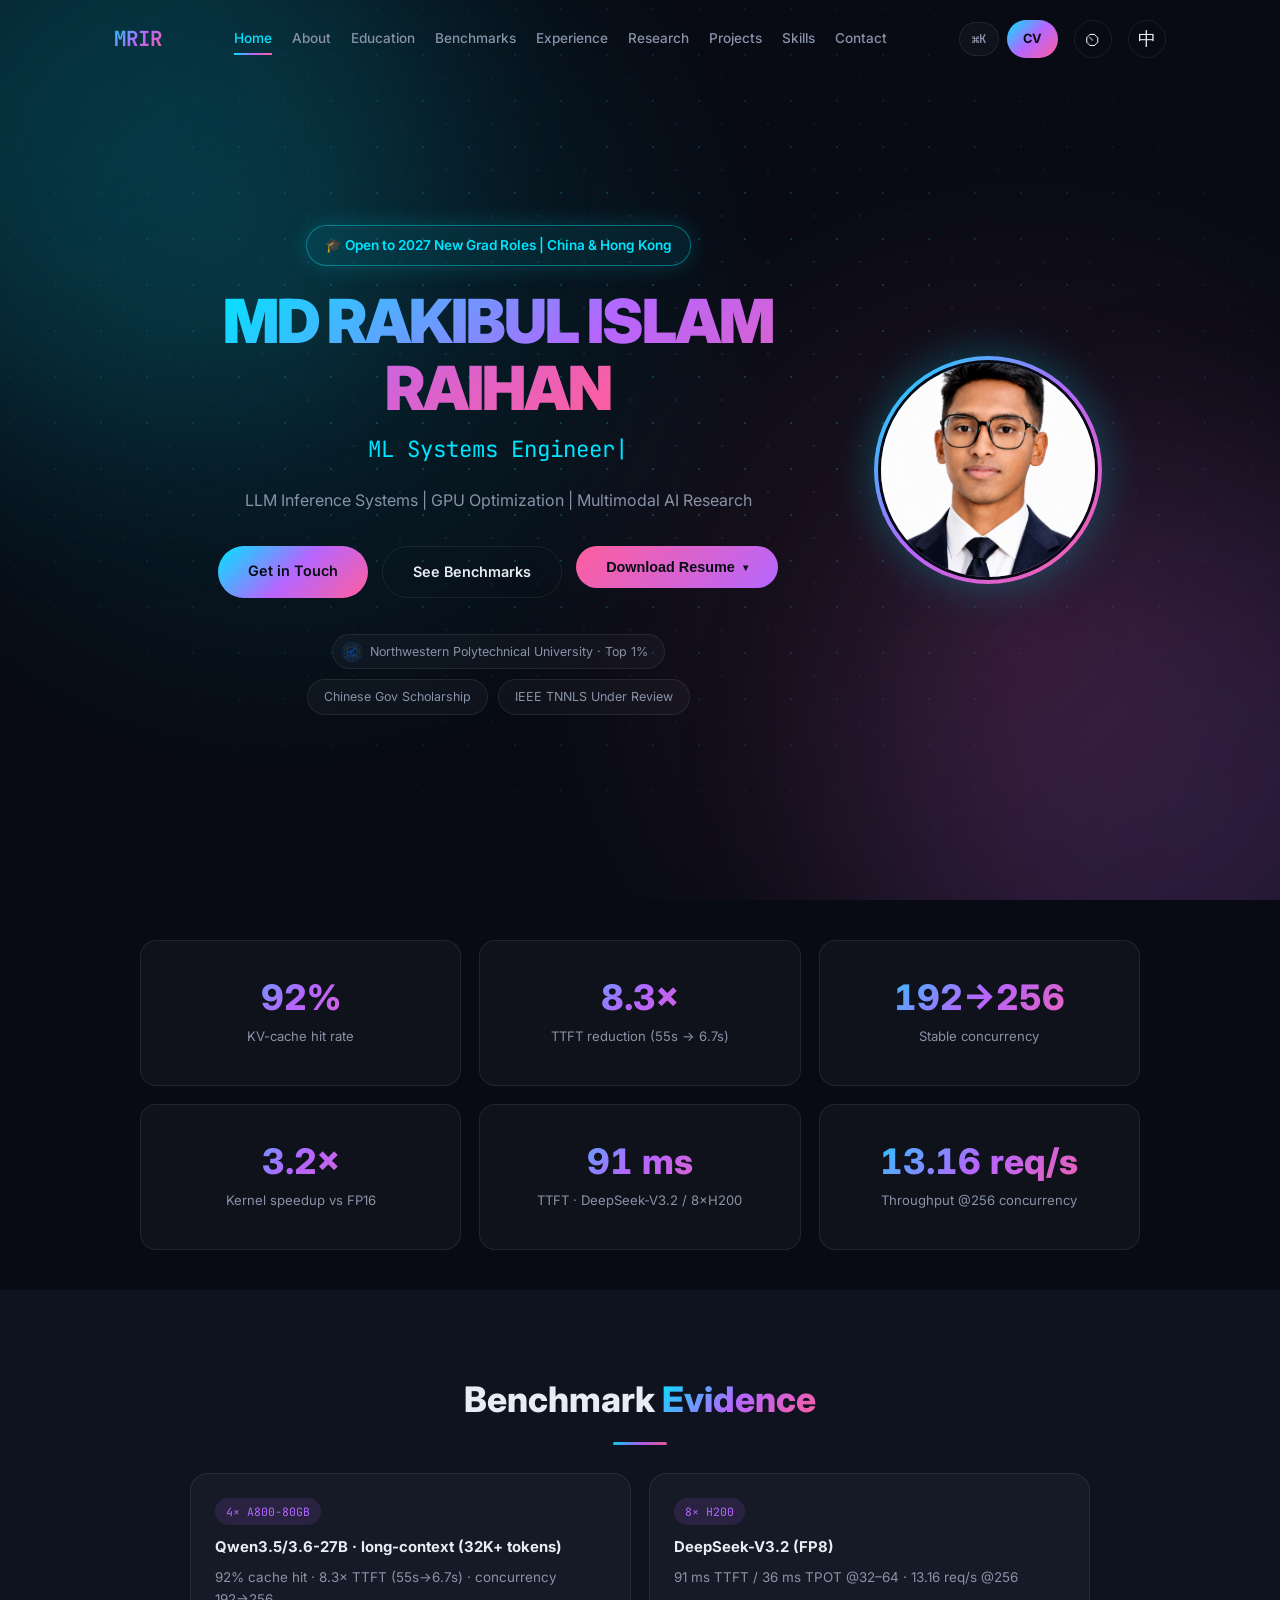
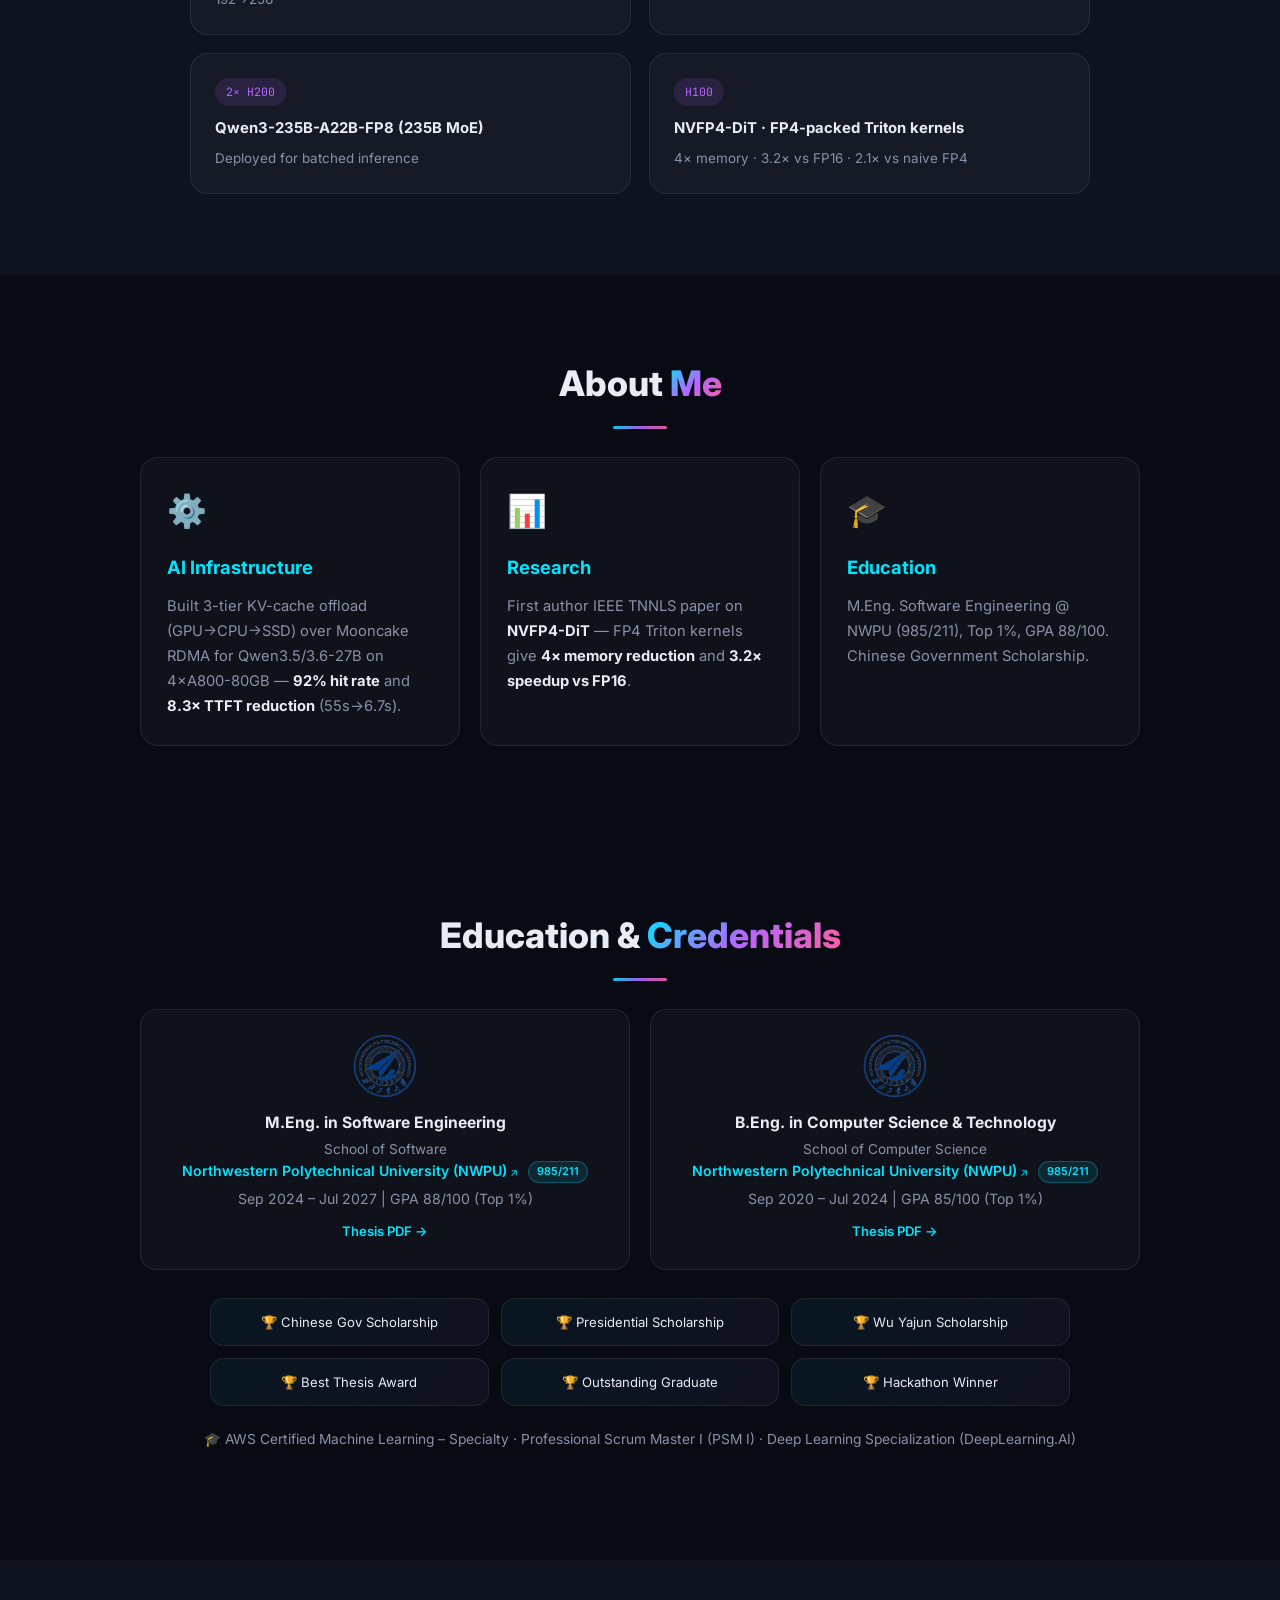
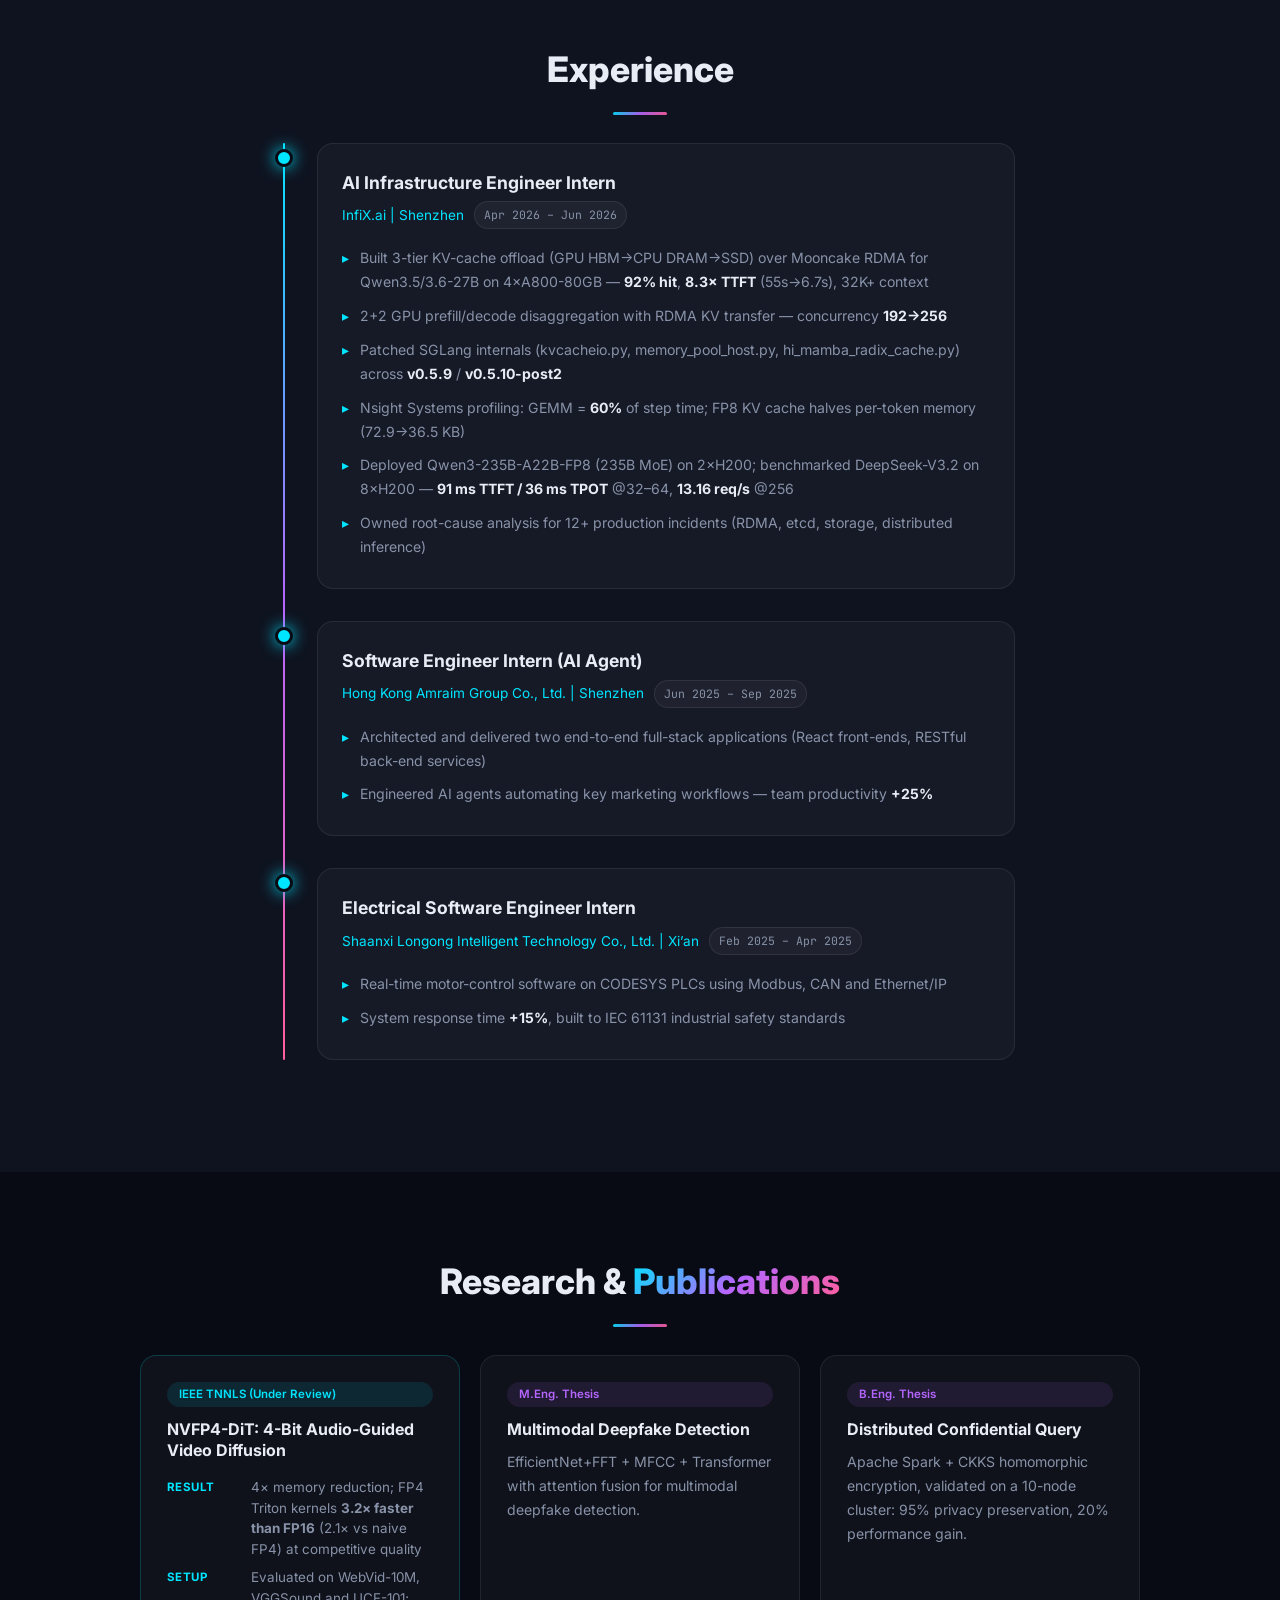
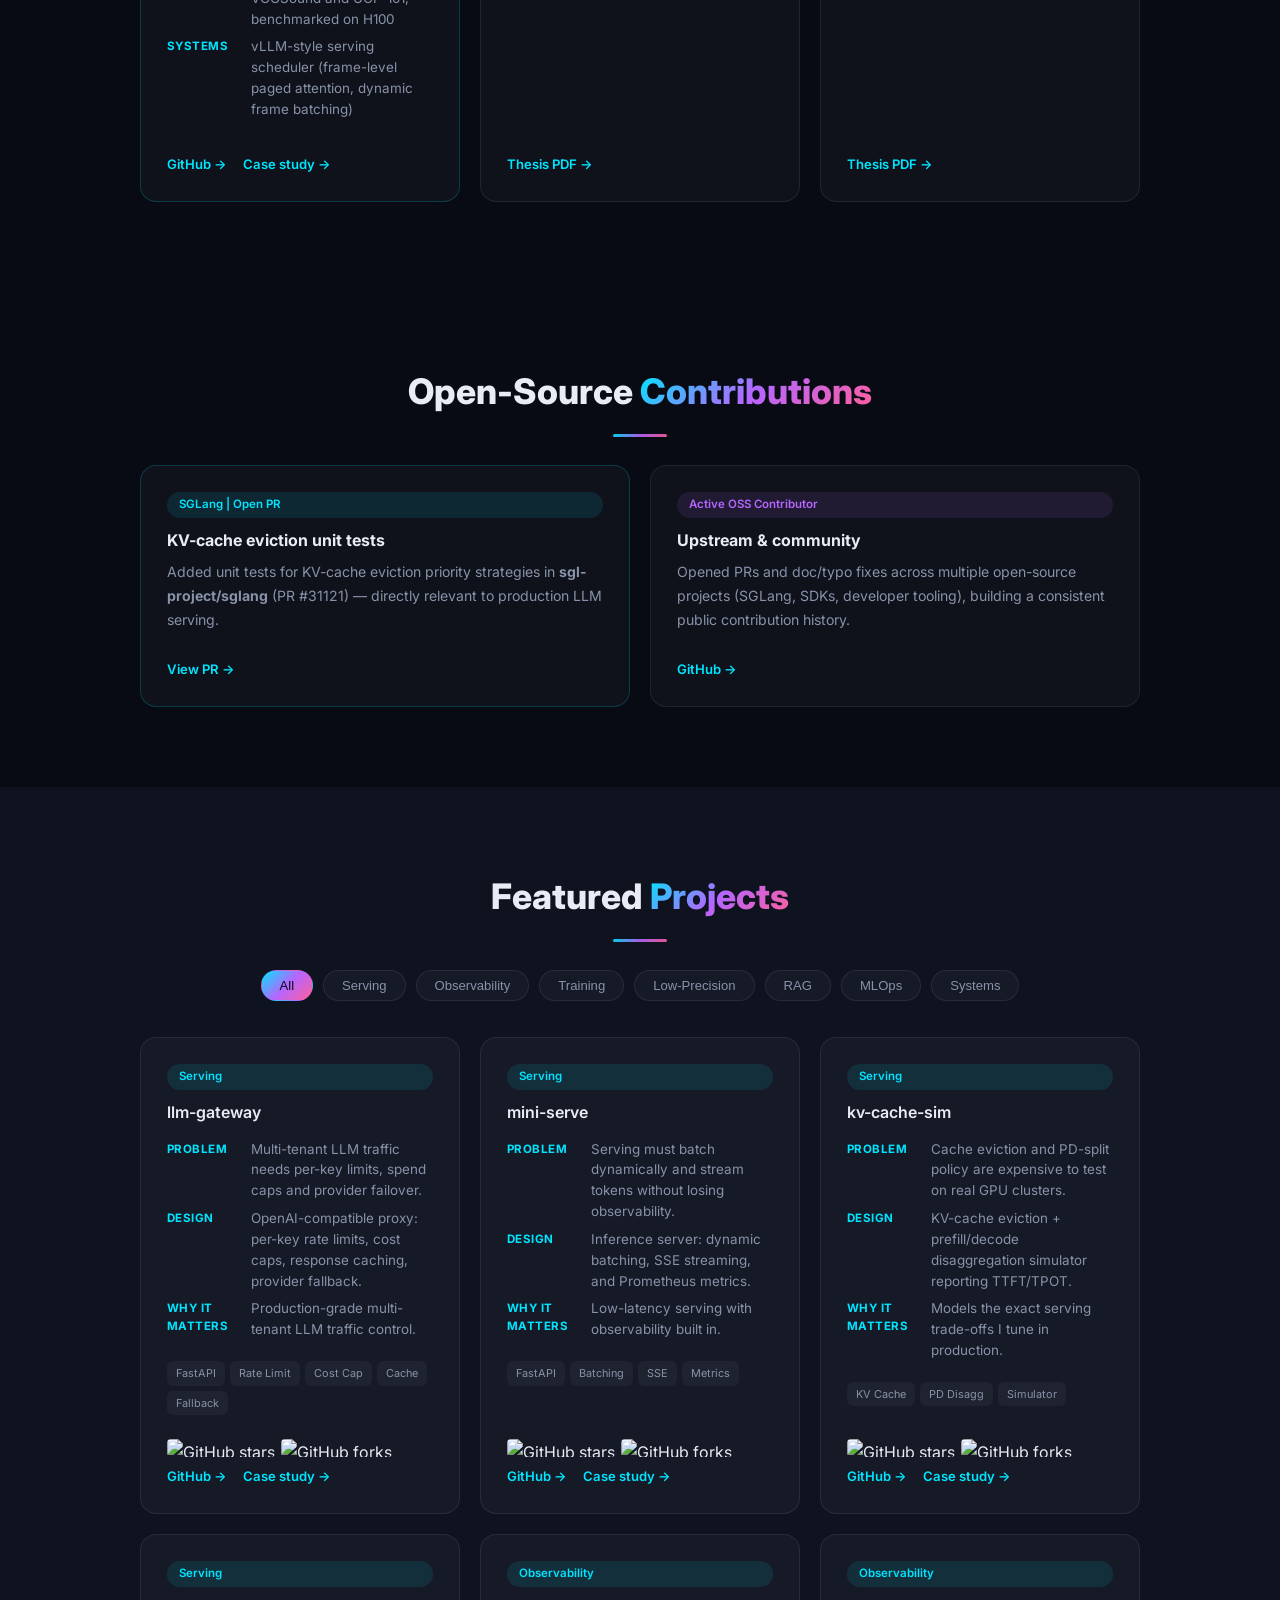
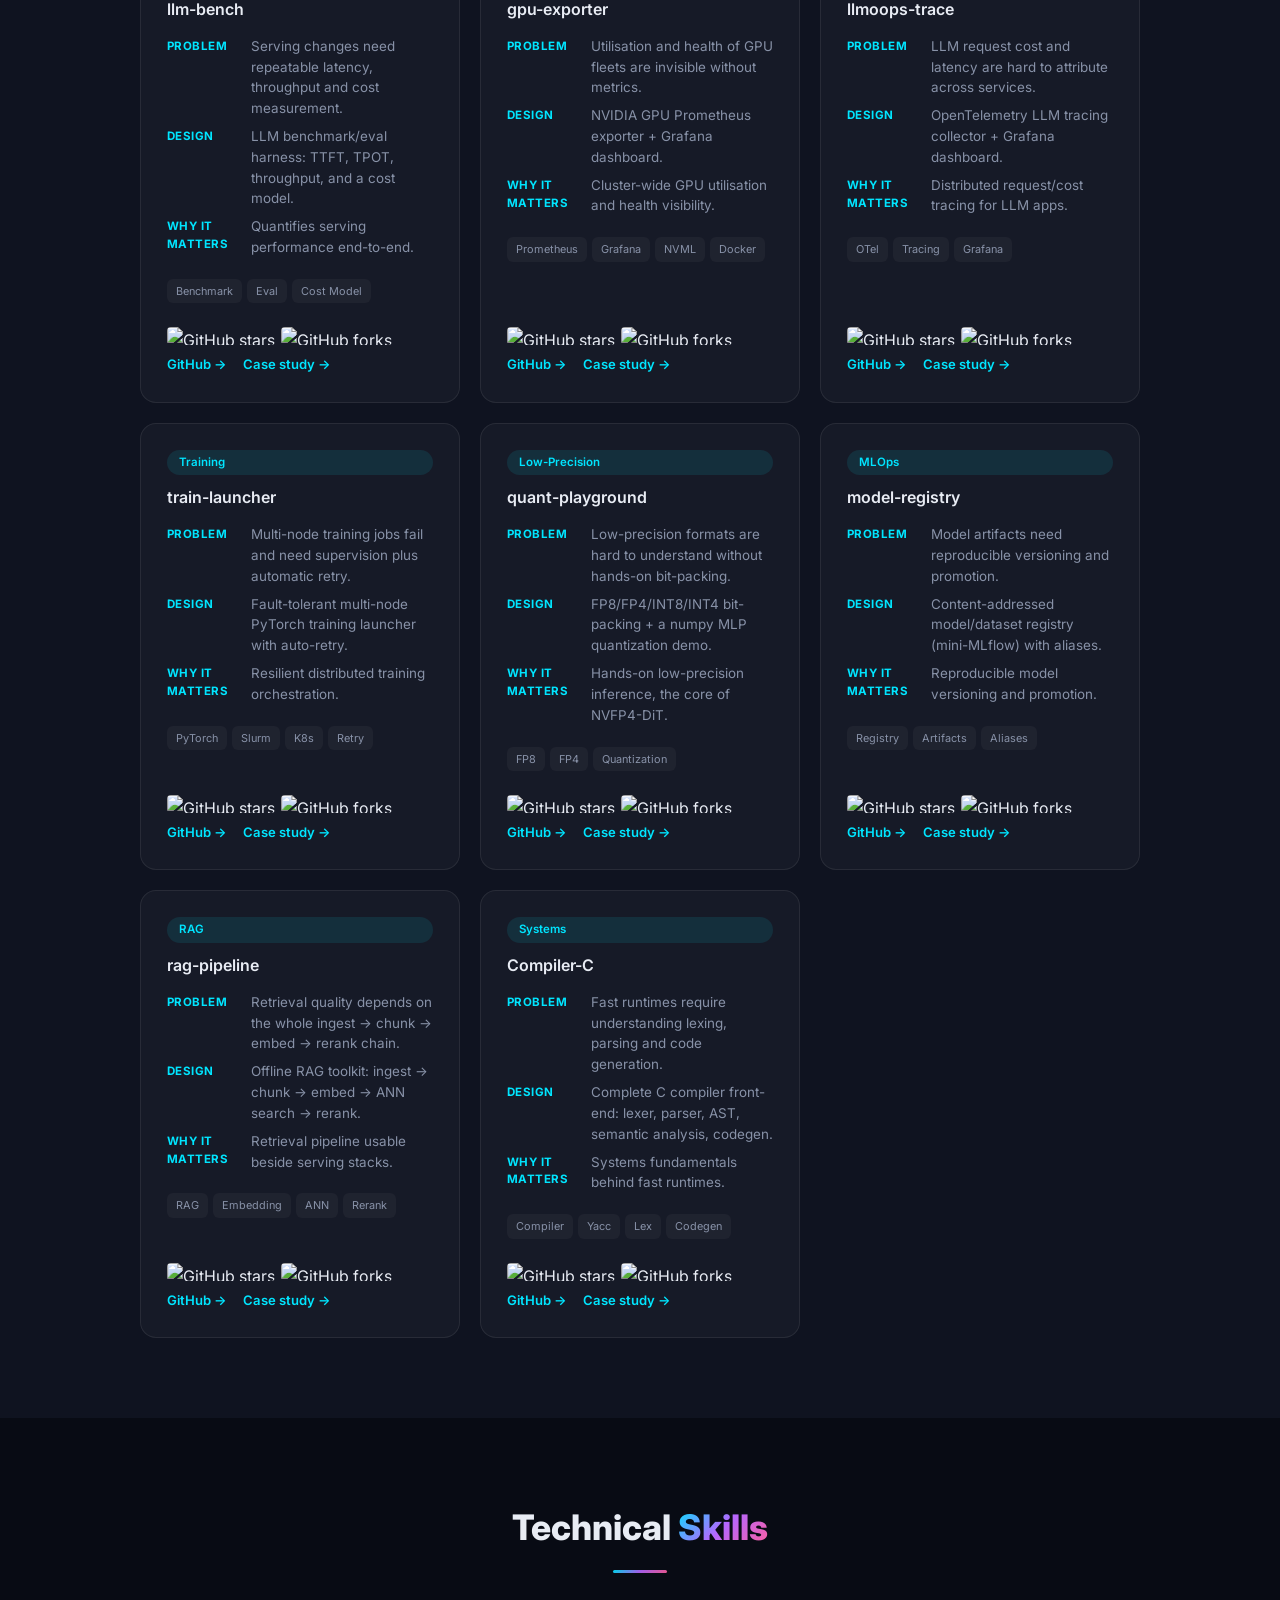
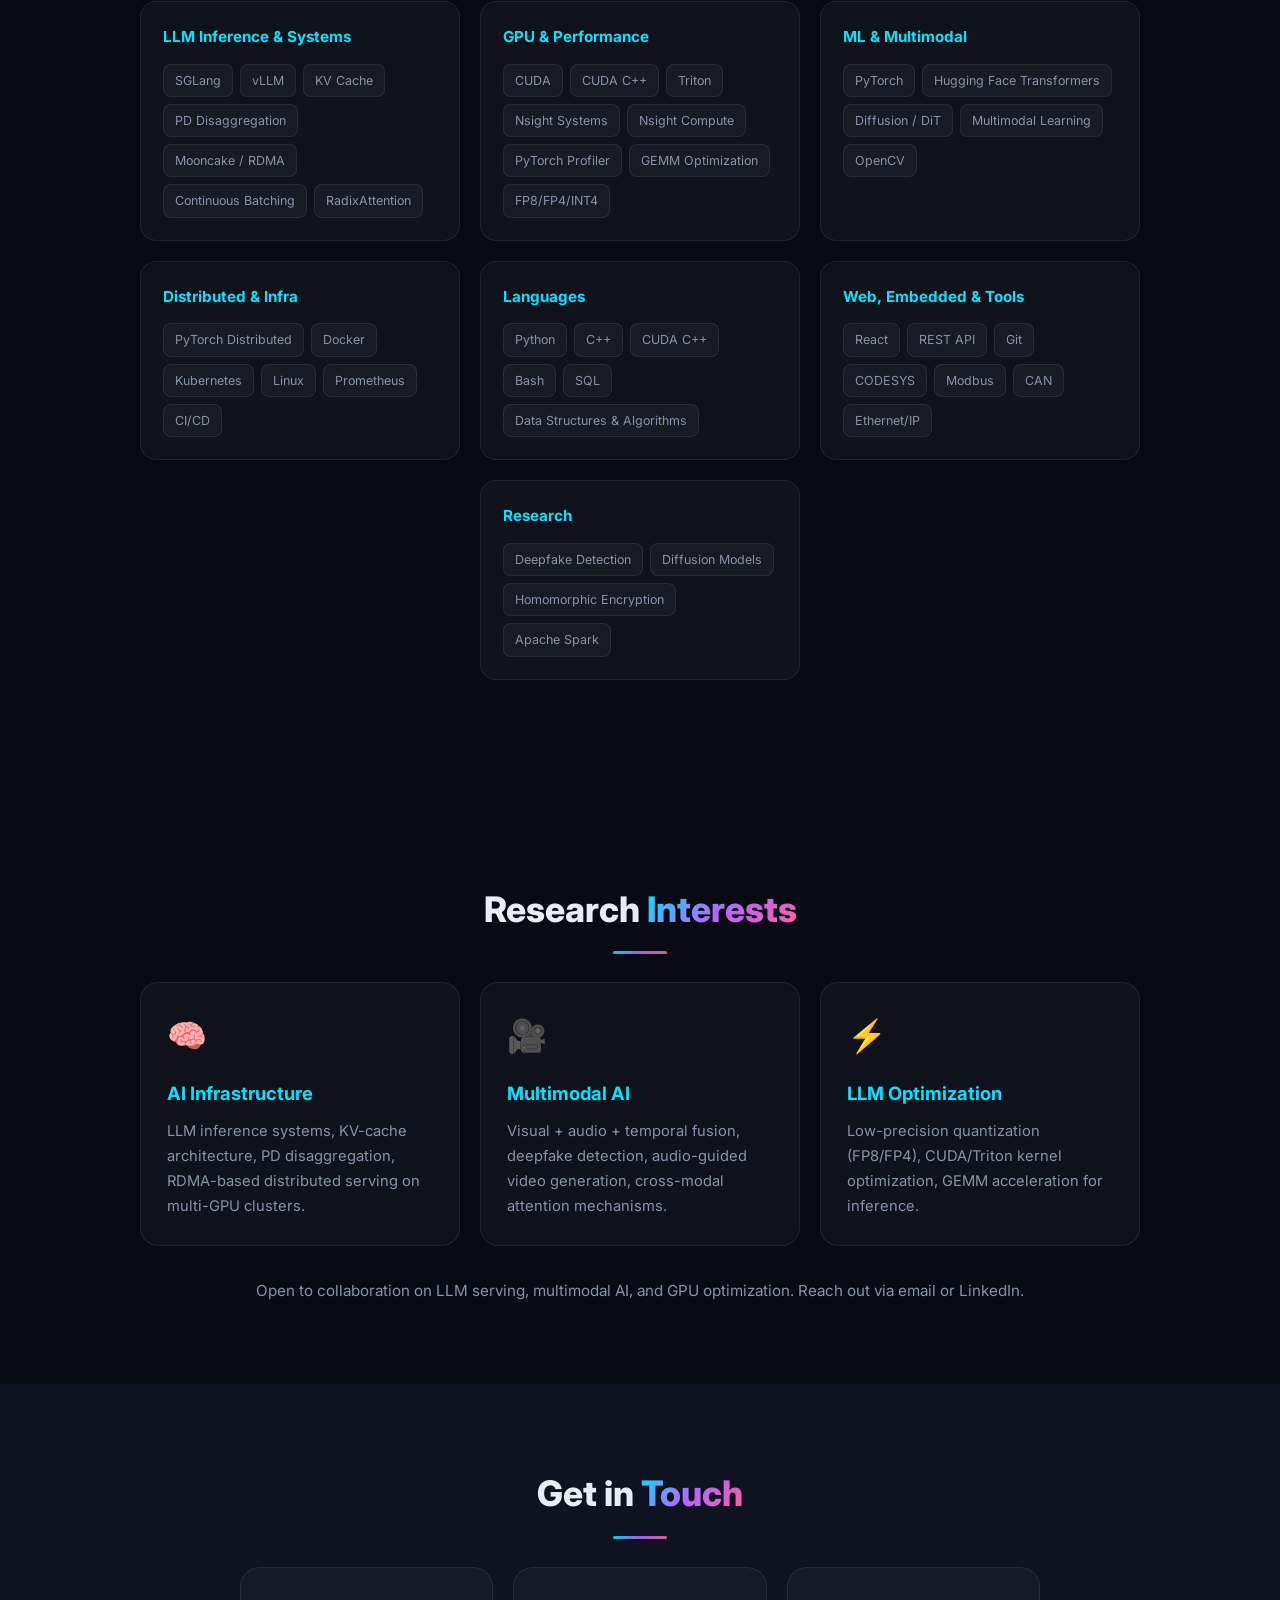
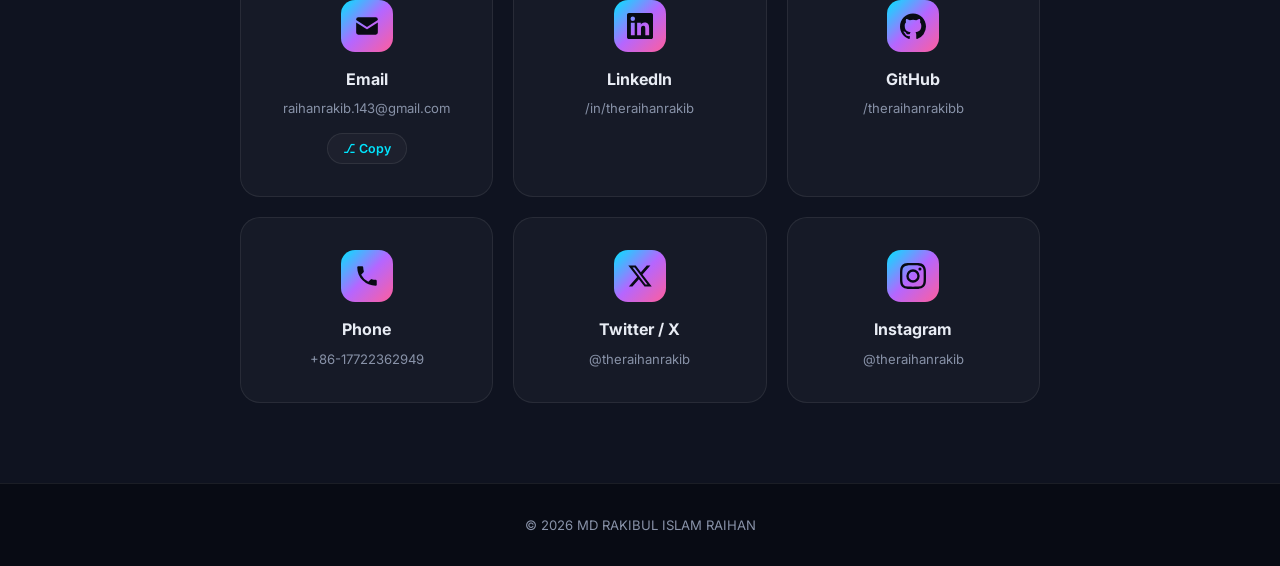
==== index.html @ 0716553f "Education: use the official NWPU wordmark logo in the README and remove the underline under the univ" ====
<!DOCTYPE html>
<html lang="en">
<head>
<meta charset="UTF-8">
<meta name="viewport" content="width=device-width,initial-scale=1.0">
<title>MD RAKIBUL ISLAM RAIHAN | ML Systems Engineer</title>
<meta name="description" content="ML Systems Engineer specializing in LLM inference, GPU optimization, and multimodal AI. New Graduate 2027 targeting roles across China & Hong Kong.">
<meta property="og:title" content="MD RAKIBUL ISLAM RAIHAN | ML Systems Engineer">
<meta property="og:description" content="LLM Inference & Multimodal AI | SGLang | KV-cache | PD-Disaggregation | FP8/FP4 | RDMA. New Graduate 2027 (China & Hong Kong).">
<meta property="og:type" content="website">
<meta property="og:url" content="https://theraihanrakibb.github.io/Online-Portfolio/">
<meta property="og:image" content="https://theraihanrakibb.github.io/Online-Portfolio/assets/og-image.png">
<meta name="twitter:card" content="summary_large_image">
<meta name="twitter:title" content="MD RAKIBUL ISLAM RAIHAN | ML Systems Engineer">
<meta name="twitter:description" content="LLM Inference & Multimodal AI | SGLang | KV-cache | PD-Disaggregation | FP8/FP4 | RDMA. New Graduate 2027 (China & Hong Kong).">
<meta name="twitter:image" content="https://theraihanrakibb.github.io/Online-Portfolio/assets/og-image.png">
<link rel="icon" href="data:image/svg+xml,<svg xmlns='http://www.w3.org/2000/svg' viewBox='0 0 64 64'><defs><linearGradient id='g' x1='0' y1='0' x2='1' y2='1'><stop offset='0' stop-color='%2300e5ff'/><stop offset='1' stop-color='%23ff5e9c'/></linearGradient></defs><rect width='64' height='64' rx='14' fill='url(%23g)'/><text x='32' y='43' font-family='monospace' font-size='34' font-weight='700' fill='%23080b14' text-anchor='middle'>R</text></svg>">
<link rel="preconnect" href="https://fonts.googleapis.com">
<link href="https://fonts.googleapis.com/css2?family=Inter:wght@300;400;500;600;700;800;900&family=JetBrains+Mono:wght@400;500;600&display=swap" rel="stylesheet">
<style>
*{margin:0;padding:0;box-sizing:border-box}
:root{--bg:#080b14;--bg2:#0f1320;--card:rgba(255,255,255,.03);--card-hover:rgba(255,255,255,.06);--border:rgba(255,255,255,.08);--text:#e8ecf4;--muted:#8892a8;--accent:#00e5ff;--accent2:#b566ff;--accent3:#ff5e9c;--grad:linear-gradient(135deg,#00e5ff,#b566ff,#ff5e9c)}
html{scroll-behavior:smooth}
body{font-family:'Inter',sans-serif;background:var(--bg);color:var(--text);line-height:1.7;overflow-x:hidden}
a{color:inherit;text-decoration:none}

/* Accessibility */
.skip{position:absolute;left:-9999px;top:0;background:var(--accent);color:#080b14;padding:10px 18px;z-index:999;border-radius:0 0 12px 0;font-weight:600}
.skip:focus{left:0}
:focus-visible{outline:2px solid var(--accent);outline-offset:3px;border-radius:6px}

/* Animated background */
.bg-animation{position:fixed;inset:0;z-index:-1;overflow:hidden}
.bg-animation::before,.bg-animation::after{content:'';position:absolute;width:600px;height:600px;border-radius:50%;filter:blur(120px);opacity:.15;animation:float 20s ease-in-out infinite}
.bg-animation::before{background:#00e5ff;top:-200px;left:-200px}
.bg-animation::after{background:#b566ff;bottom:-200px;right:-200px;animation-delay:-10s}
@keyframes float{0%,100%{transform:translate(0,0)}50%{transform:translate(100px,100px)}}

/* Nav */
nav{position:fixed;top:0;left:0;right:0;z-index:100;transition:all .4s;padding:20px 0}
nav.scrolled{background:rgba(8,11,20,.82);backdrop-filter:blur(20px);box-shadow:0 10px 34px rgba(0,0,0,.38);padding:12px 0}
.nav-inner{max-width:1100px;margin:0 auto;padding:0 24px;display:flex;justify-content:space-between;align-items:center;gap:14px}
.logo{font-family:'JetBrains Mono',monospace;font-weight:700;font-size:1.3rem;background:var(--grad);-webkit-background-clip:text;-webkit-text-fill-color:transparent}
.nav-links{display:flex;gap:20px}
.nav-links a{color:var(--muted);font-size:.85rem;font-weight:500;transition:color .2s;position:relative}
.nav-links a:hover{color:var(--text)}
.nav-links a::after{content:'';position:absolute;bottom:-4px;left:0;width:0;height:2px;background:var(--grad);transition:width .3s}
.nav-links a:hover::after{width:100%}
.nav-actions{display:flex;align-items:center;gap:8px}
.nav-cv{padding:8px 16px;border-radius:50px;font-size:.8rem;font-weight:700;background:var(--grad);color:#080b14;white-space:nowrap;transition:transform .25s}
.nav-cv:hover{transform:translateY(-2px)}
.cmdk-hint{padding:8px 12px;border-radius:50px;font-size:.76rem;font-weight:600;background:var(--card);border:1px solid var(--border);color:var(--muted);cursor:pointer;white-space:nowrap;font-family:'JetBrains Mono',monospace}
.cmdk-hint:hover{border-color:var(--accent);color:var(--accent)}
.menu-btn{display:none;background:none;border:none;color:var(--text);font-size:1.4rem;cursor:pointer}

/* Active nav, back-to-top, depth polish */
.nav-links a.active{color:var(--accent)}
.nav-links a.active::after{width:100%}
.to-top{position:fixed;right:22px;bottom:22px;width:44px;height:44px;border-radius:50%;border:1px solid var(--border);background:var(--card);color:var(--text);font-size:1.05rem;cursor:pointer;z-index:120;opacity:0;pointer-events:none;transition:all .3s;backdrop-filter:blur(10px)}
.to-top.show{opacity:1;pointer-events:auto}
.to-top:hover{border-color:var(--accent);color:var(--accent);transform:translateY(-3px)}
.card:hover,.proj-card:hover,.skill-cat:hover,.edu-card:hover,.contact-card:hover{box-shadow:0 14px 44px rgba(0,229,255,.10)}
body.light .card:hover,body.light .proj-card:hover,body.light .skill-cat:hover{box-shadow:0 14px 44px rgba(0,0,0,.10)}
.avail-pill{animation:pulseGlow 3.2s ease-in-out infinite}
@keyframes pulseGlow{0%,100%{box-shadow:0 0 22px rgba(0,229,255,.18)}50%{box-shadow:0 0 34px rgba(0,229,255,.38)}}

/* Hero animated grid/dot backdrop */
.hero-grid{position:absolute;inset:0;z-index:0;overflow:hidden;pointer-events:none;will-change:transform}
.hero-grid::before{content:'';position:absolute;inset:-60px;background-image:radial-gradient(rgba(0,229,255,.20) 1.4px,transparent 1.4px),radial-gradient(rgba(181,102,255,.13) 1.4px,transparent 1.4px);background-size:46px 46px,46px 46px;background-position:0 0,23px 23px;mask-image:radial-gradient(ellipse 72% 62% at 50% 44%,#000 28%,transparent 78%);-webkit-mask-image:radial-gradient(ellipse 72% 62% at 50% 44%,#000 28%,transparent 78%);animation:gridDrift 22s linear infinite}
.hero-grid::after{content:'';position:absolute;inset:0;background:radial-gradient(circle at 22% 32%,rgba(0,229,255,.12),transparent 42%),radial-gradient(circle at 80% 72%,rgba(255,94,156,.12),transparent 42%)}
@keyframes gridDrift{0%{transform:translate3d(0,0,0)}100%{transform:translate3d(-46px,-46px,0)}}

/* Hero */
.hero{min-height:100vh;display:flex;align-items:center;justify-content:center;text-align:center;padding:100px 24px 60px;position:relative}
.hero-inner{position:relative;z-index:1}
.hero h1{font-size:clamp(2rem,6vw,3.8rem);font-weight:900;letter-spacing:-2px;margin-bottom:8px;line-height:1.1}
.hero h1 .name-grad{background:var(--grad);-webkit-background-clip:text;-webkit-text-fill-color:transparent;background-clip:text}
.hero-role{font-family:'JetBrains Mono',monospace;font-size:clamp(1rem,3vw,1.4rem);color:var(--accent);margin-bottom:16px;min-height:1.8em}
.cursor{color:var(--accent);animation:blink 1s steps(1) infinite}
@keyframes blink{50%{opacity:0}}
.hero-tag{color:var(--muted);font-size:1rem;margin-bottom:32px;max-width:560px;margin-left:auto;margin-right:auto}
.hero-btns{display:flex;gap:14px;justify-content:center;flex-wrap:wrap;margin-bottom:36px}
.btn{padding:13px 30px;border-radius:50px;font-weight:600;font-size:.9rem;transition:all .3s;cursor:pointer;border:none}
.btn-primary{background:var(--grad);color:#080b14}
.btn-primary:hover{transform:translateY(-3px);box-shadow:0 10px 40px rgba(0,229,255,.3)}
.btn-ghost{background:transparent;color:var(--text);border:1px solid var(--border)}
.btn-ghost:hover{border-color:var(--accent);color:var(--accent);transform:translateY(-3px)}

.resume-dd{position:relative;display:inline-block}
.resume-toggle{display:inline-flex;align-items:center;gap:8px;background:linear-gradient(135deg,#ff5e9c,#b566ff);color:#080b14}
.resume-toggle .caret{font-size:.65rem;transition:transform .25s}
.resume-toggle[aria-expanded="true"] .caret{transform:rotate(180deg)}
.resume-menu{position:absolute;top:calc(100% + 10px);left:50%;transform:translateX(-50%);min-width:180px;background:rgba(15,19,32,.98);border:1px solid var(--border);border-radius:14px;padding:6px;display:none;flex-direction:column;gap:2px;z-index:200;box-shadow:0 14px 44px rgba(0,0,0,.55);backdrop-filter:blur(20px)}
.resume-menu.open{display:flex}
.resume-menu a{padding:11px 16px;border-radius:10px;font-size:.85rem;font-weight:500;color:var(--text);white-space:nowrap;transition:all .2s;text-align:left}
.resume-menu a:hover{background:var(--card-hover);color:var(--accent)}
body.light .resume-menu{background:#fff}
.hero-badges{display:flex;gap:10px;justify-content:center;flex-wrap:wrap}
.badge{padding:6px 16px;border-radius:50px;background:var(--card);border:1px solid var(--border);font-size:.78rem;color:var(--muted)}
.badge-row{flex-basis:100%;display:flex;justify-content:center}
.badge-univ{display:inline-flex;align-items:center;gap:8px;padding-left:9px}
.badge-logo{width:20px;height:20px;object-fit:contain;flex-shrink:0}
.proj-foot{margin-top:auto;padding-top:10px}
.repo-badges{display:flex;gap:6px;flex-wrap:wrap}
.repo-badges img{height:18px;border-radius:4px;display:block}
.proj-title{font-size:1rem;margin-bottom:10px;font-weight:600;color:var(--text);display:inline-block;word-break:break-word;line-height:1.3;text-decoration:none}
.proj-title:hover{color:var(--accent)}
.proj-links{display:flex;gap:16px;margin-top:8px;flex-wrap:wrap}
.proj-links .proj-link{margin-top:0;padding-top:0}

.hero-inner{max-width:1000px;margin:0 auto;display:flex;align-items:center;justify-content:center;gap:56px;flex-wrap:wrap}
.hero-text{text-align:center;flex:1;min-width:300px;max-width:640px}
.avail-pill{display:inline-block;padding:8px 18px;border-radius:50px;background:rgba(0,229,255,.08);border:1px solid rgba(0,229,255,.4);color:var(--accent);font-size:.85rem;font-weight:600;margin-bottom:22px;box-shadow:0 0 22px rgba(0,229,255,.18)}
.hero-photo{background:var(--grad);padding:4px;border-radius:50%;box-shadow:0 0 44px rgba(0,229,255,.28);flex-shrink:0;animation:floatY 6s ease-in-out infinite}
@keyframes floatY{0%,100%{transform:translateY(0)}50%{transform:translateY(-14px)}}
.hero-photo img{width:220px;height:220px;border-radius:50%;object-fit:cover;display:block;border:3px solid var(--bg)}

/* Impact stats strip */
.stats-grid{display:grid;grid-template-columns:repeat(3,minmax(0,1fr));gap:18px}
.stat{display:flex;flex-direction:column;justify-content:center;text-align:center;padding:30px 18px;min-height:146px;background:var(--card);border:1px solid var(--border);border-radius:16px;transition:transform .35s,box-shadow .35s,border-color .35s,background .35s}
.stat:hover{border-color:rgba(0,229,255,.35);transform:translateY(-5px);background:var(--card-hover);box-shadow:0 16px 40px rgba(0,229,255,.12)}
.stat-num{font-size:2.2rem;font-weight:800;background:var(--grad);-webkit-background-clip:text;-webkit-text-fill-color:transparent;background-clip:text;line-height:1.1;font-variant-numeric:tabular-nums;transition:transform .35s}
.stat:hover .stat-num{transform:scale(1.07)}
.stat-label{color:var(--muted);font-size:.82rem;margin-top:8px}

/* Benchmark evidence cards */
.bench-grid{display:grid;grid-template-columns:repeat(2,minmax(0,1fr));gap:18px;max-width:900px;margin:0 auto}
.bench-card{position:relative;display:flex;flex-direction:column;background:var(--card);border:1px solid var(--border);border-radius:18px;padding:24px;overflow:hidden;transition:transform .35s,box-shadow .35s,border-color .35s,background .35s}
.bench-card:hover{background:var(--card-hover);border-color:rgba(0,229,255,.28);transform:translateY(-5px);box-shadow:0 16px 46px rgba(0,229,255,.12)}
.bench-hw{align-self:flex-start;display:inline-block;font-family:'JetBrains Mono',monospace;font-size:.72rem;color:var(--accent2);background:rgba(181,102,255,.12);padding:4px 11px;border-radius:50px;margin-bottom:12px}
.bench-card h3{font-size:.93rem;margin-bottom:9px;line-height:1.4}
.bench-card p{color:var(--muted);font-size:.84rem;line-height:1.6}

/* Project filter chips + case study */
.filter-chips{display:flex;flex-wrap:wrap;gap:10px;justify-content:center;margin-bottom:36px}
.chip{padding:7px 18px;border-radius:50px;background:var(--card);border:1px solid var(--border);color:var(--muted);font-size:.82rem;font-weight:500;cursor:pointer;transition:all .2s}
.chip:hover{border-color:var(--accent);color:var(--accent)}
.chip.active{background:var(--grad);color:#080b14;border-color:transparent}
.cs{margin:6px 0 14px}
.cs-row{display:flex;gap:10px;font-size:.84rem;margin-bottom:7px;line-height:1.55}
.cs-k{flex:0 0 74px;color:var(--accent);font-weight:700;font-size:.72rem;text-transform:uppercase;letter-spacing:.04em;padding-top:2px}
.cs-v{color:var(--muted);flex:1}

section{padding:80px 24px}
.container{max-width:1000px;margin:0 auto}
.sec-title{font-size:clamp(1.5rem,4vw,2.2rem);font-weight:800;margin-bottom:28px;text-align:center}
.sec-title::after{content:'';display:block;width:54px;height:3px;border-radius:3px;margin:12px auto 0;background:var(--grad);opacity:.9}
.sec-title span{background:var(--grad);-webkit-background-clip:text;-webkit-text-fill-color:transparent}

.about-grid{display:grid;grid-template-columns:repeat(auto-fit,minmax(280px,1fr));gap:20px;align-items:stretch}
.card{background:var(--card);border:1px solid var(--border);border-radius:18px;padding:26px;transition:all .35s}
.card:hover{background:var(--card-hover);transform:translateY(-4px);border-color:rgba(0,229,255,.2)}
.card-icon{font-size:2rem;margin-bottom:14px}
.card h3{font-size:1.15rem;margin-bottom:10px;color:var(--accent)}
.card p{color:var(--muted);font-size:.92rem}
.card strong{color:var(--text)}

/* Timeline */
.timeline{max-width:750px;margin:0 auto;position:relative}
.timeline::before{content:'';position:absolute;left:18px;top:0;bottom:0;width:2px;background:var(--grad);border-radius:2px}
.tl-item{position:relative;padding-left:52px;margin-bottom:32px}
.tl-dot{position:absolute;left:10px;top:6px;width:18px;height:18px;border-radius:50%;background:var(--accent);box-shadow:0 0 16px var(--accent);border:3px solid var(--bg)}
.tl-item.visible .tl-dot{animation:popIn .55s ease both}
@keyframes popIn{0%{transform:scale(0)}60%{transform:scale(1.3)}100%{transform:scale(1)}}
.tl-content{background:var(--card);border:1px solid var(--border);border-radius:16px;padding:24px}
.tl-content h3{font-size:1.1rem;margin-bottom:4px}
.tl-meta{display:flex;gap:10px;flex-wrap:wrap;align-items:center;margin-bottom:12px}
.tl-company{color:var(--accent);font-size:.85rem}
.tl-period{font-family:'JetBrains Mono',monospace;font-size:.72rem;color:var(--muted);background:rgba(255,255,255,.04);border:1px solid var(--border);padding:3px 9px;border-radius:50px}
.tl-content ul{list-style:none}
.tl-content li{color:var(--muted);font-size:.88rem;padding:5px 0 5px 18px;position:relative}
.tl-content li::before{content:'\25B8';position:absolute;left:0;color:var(--accent)}
.tl-content strong{color:var(--text)}

.grid-3{display:grid;grid-template-columns:repeat(auto-fit,minmax(290px,1fr));gap:20px;align-items:stretch}
.proj-card{background:var(--card);border:1px solid var(--border);border-radius:16px;padding:26px;transition:all .3s;display:flex;flex-direction:column;height:100%}
.proj-card:hover{background:var(--card-hover);transform:translateY(-4px);border-color:rgba(181,102,255,.3)}
.proj-card .tag{display:inline-block;padding:3px 12px;border-radius:50px;font-size:.72rem;font-weight:600;margin-bottom:12px}
.tag-blue{background:rgba(0,229,255,.1);color:var(--accent)}
.tag-purple{background:rgba(181,102,255,.1);color:var(--accent2)}
.proj-card h3{font-size:1rem;margin-bottom:10px;word-break:break-word;line-height:1.3}
.proj-card p{color:var(--muted);font-size:.88rem;margin-bottom:14px}
.proj-tags{display:flex;flex-wrap:wrap;gap:5px;margin-bottom:14px}
.proj-tags span{padding:3px 9px;border-radius:6px;background:rgba(255,255,255,.04);font-size:.68rem;color:var(--muted)}
.proj-link{font-size:.82rem;font-weight:600;color:var(--accent);margin-top:auto;padding-top:12px}

.skills-grid{display:grid;grid-template-columns:repeat(3,minmax(0,1fr));gap:20px;margin-bottom:40px}
.skills-grid>.skill-cat:last-child:nth-child(3n+1){grid-column:2}
.skill-cat{background:var(--card);border:1px solid var(--border);border-radius:16px;padding:22px}
.skill-cat h3{font-size:.95rem;color:var(--accent);margin-bottom:14px}
.skill-tags{display:flex;flex-wrap:wrap;gap:7px}
.skill-tag{padding:5px 11px;border-radius:8px;background:rgba(255,255,255,.04);border:1px solid var(--border);font-size:.78rem;color:var(--muted);transition:all .2s}
.skill-tag:hover{border-color:var(--accent);color:var(--accent);transform:translateY(-2px)}
.edu-grid{display:grid;grid-template-columns:repeat(auto-fit,minmax(300px,1fr));gap:20px;margin-bottom:28px}
.edu-card{background:var(--card);border:1px solid var(--border);border-radius:16px;padding:24px;text-align:center}
.edu-card h4{font-size:.98rem;margin-bottom:4px}
.edu-card p{color:var(--muted);font-size:.88rem}
.edu-date{color:var(--accent);font-size:.82rem}
.edu-link{display:inline-block;margin-top:10px;font-size:.82rem;font-weight:600;color:var(--accent)}
.edu-logo{display:block;width:64px;height:64px;object-fit:contain;margin:0 auto 12px;transition:transform .45s ease}
.edu-card:hover .edu-logo{transform:scale(1.08) rotate(-4deg)}
.edu-card .edu-school{color:var(--muted);font-size:.85rem;margin-bottom:2px;line-height:1.35}
.edu-card .edu-univ{font-size:.88rem;font-weight:600;color:var(--text);margin-bottom:4px;line-height:1.45}
.edu-univ a{color:var(--accent);text-decoration:none}
.edu-univ a:hover{opacity:.85}
.edu-univ a::after{content:'\2197';font-size:.75em;margin-left:3px;opacity:.8}
.edu-tag{display:inline-block;margin-left:6px;padding:2px 8px;border-radius:50px;font-size:.68rem;font-weight:600;letter-spacing:.01em;color:var(--accent);background:rgba(0,229,255,.1);border:1px solid rgba(0,229,255,.25);vertical-align:middle}
.honor-tags{display:grid;grid-template-columns:repeat(3,minmax(0,1fr));gap:12px;max-width:860px;margin:0 auto 22px}
.honor-tag{padding:12px 14px;border-radius:14px;background:linear-gradient(135deg,rgba(0,229,255,.06),rgba(181,102,255,.06));border:1px solid var(--border);font-size:.82rem;text-align:center;transition:transform .3s,border-color .3s,background .3s}
.honor-tag:hover{transform:translateY(-3px);border-color:rgba(0,229,255,.3);background:linear-gradient(135deg,rgba(0,229,255,.12),rgba(181,102,255,.12))}
.cert-line{text-align:center;color:var(--muted);font-size:.86rem;margin-bottom:28px}

.contact-grid{display:grid;grid-template-columns:repeat(auto-fit,minmax(220px,1fr));gap:20px;max-width:800px;margin:0 auto}
.contact-card{text-align:center;padding:32px 20px;background:var(--card);border:1px solid var(--border);border-radius:20px;transition:all .3s;display:block}
.contact-card:hover{transform:translateY(-4px);border-color:var(--accent);background:var(--card-hover)}
.contact-ico{width:52px;height:52px;border-radius:14px;background:var(--grad);display:flex;align-items:center;justify-content:center;font-size:1.4rem;font-weight:700;margin:0 auto 14px;color:#080b14;transition:transform .35s}
.contact-ico svg{width:26px;height:26px;display:block;fill:currentColor}
.contact-card:hover .contact-ico{transform:scale(1.08) rotate(-3deg)}
.contact-card h3{font-size:1rem;margin-bottom:4px}
.contact-card p{color:var(--muted);font-size:.82rem;word-break:break-all}
.copy-btn{margin-top:14px;display:inline-flex;align-items:center;gap:6px;padding:7px 15px;border-radius:50px;background:var(--card);border:1px solid var(--border);color:var(--accent);font-size:.78rem;font-weight:600;cursor:pointer;transition:all .2s;font-family:'Inter',sans-serif}
.copy-btn:hover{border-color:var(--accent);background:rgba(0,229,255,.08);transform:translateY(-2px)}
.copy-btn.done{color:#3ad17a;border-color:rgba(58,209,122,.5)}

footer{text-align:center;padding:30px;color:var(--muted);font-size:.82rem;border-top:1px solid var(--border)}

/* Command palette */
.cmdk{position:fixed;inset:0;z-index:300;background:rgba(4,6,12,.72);backdrop-filter:blur(6px);display:flex;align-items:flex-start;justify-content:center;padding:12vh 20px 20px}
.cmdk[hidden]{display:none}
.cmdk-box{width:100%;max-width:560px;background:#0f1320;border:1px solid var(--border);border-radius:16px;overflow:hidden;box-shadow:0 24px 70px rgba(0,0,0,.6)}
.cmdk-box input{width:100%;padding:16px 18px;background:transparent;border:none;border-bottom:1px solid var(--border);color:var(--text);font-size:.95rem;font-family:'Inter',sans-serif}
.cmdk-box input:focus{outline:none}
.cmdk-box ul{list-style:none;max-height:320px;overflow-y:auto}
.cmdk-box li{padding:12px 18px;font-size:.88rem;color:var(--muted);cursor:pointer;display:flex;justify-content:space-between;gap:12px}
.cmdk-box li:hover,.cmdk-box li.sel{background:var(--card-hover);color:var(--text)}
.cmdk-box li .k{font-family:'JetBrains Mono',monospace;font-size:.7rem;color:var(--accent)}
.cmdk-empty{padding:16px 18px;color:var(--muted);font-size:.85rem}
.cmdk-head{padding:10px 18px 4px;font-size:.66rem;text-transform:uppercase;letter-spacing:.1em;color:var(--accent);font-family:'JetBrains Mono',monospace;font-weight:600;cursor:default}
body.light .cmdk-box{background:#fff}

.fade-in{opacity:0;transform:translateY(30px);transition:all .6s ease}
.fade-in.visible{opacity:1;transform:translateY(0)}

@media(max-width:980px){
  .nav-links{display:none;position:fixed;top:56px;left:0;right:0;background:rgba(8,11,20,.95);backdrop-filter:blur(20px);flex-direction:column;padding:20px;gap:14px;border-bottom:1px solid var(--border)}
  body.light .nav-links{background:rgba(255,255,255,.97)}
  .nav-links.open{display:flex}
  .menu-btn{display:block}
}

@media(max-width:880px){
  .stats-grid{grid-template-columns:repeat(2,minmax(0,1fr));gap:14px}
  .bench-grid{grid-template-columns:1fr}
  .skills-grid{grid-template-columns:repeat(2,minmax(0,1fr))}
  .skills-grid>.skill-cat:last-child:nth-child(3n+1){grid-column:auto}
  .honor-tags{grid-template-columns:repeat(2,minmax(0,1fr))}
}
@media(max-width:560px){
  .stats-grid{grid-template-columns:1fr}
  .honor-tags{grid-template-columns:1fr}
  .skills-grid{grid-template-columns:1fr}
}

@media(max-width:768px){
  .nav-links{display:none;position:fixed;top:56px;left:0;right:0;background:rgba(8,11,20,.95);backdrop-filter:blur(20px);flex-direction:column;padding:20px;gap:14px;border-bottom:1px solid var(--border)}
  .nav-links.open{display:flex}
  .menu-btn{display:block}
  .cmdk-hint{display:none}
  .hero-inner{flex-direction:column;gap:32px;text-align:center}
  .hero-text{text-align:center}
  .hero-photo img{width:170px;height:170px}
}

/* Reduced motion */
@media (prefers-reduced-motion: reduce){
  *{animation:none!important;transition:none!important}
  html{scroll-behavior:auto}
  .fade-in{opacity:1!important;transform:none!important}
}

.toggle-btn{background:none;border:1px solid var(--border);color:var(--text);font-size:1.1rem;cursor:pointer;width:38px;height:38px;border-radius:50%;display:flex;align-items:center;justify-content:center;transition:all .3s;margin-left:8px;font-family:'Inter',sans-serif}
.toggle-btn:hover{border-color:var(--accent);color:var(--accent)}

body.light{--bg:#f5f7fa;--bg2:#ffffff;--card:rgba(0,0,0,.02);--card-hover:rgba(0,0,0,.04);--border:rgba(0,0,0,.08);--text:#1a1a2e;--muted:#5a6378}
body.light .bg-animation::before{opacity:.08}
body.light .bg-animation::after{opacity:.08}
body.light .btn-primary{color:#fff}
body.light .contact-ico{color:#fff}
body.light .tl-dot{border-color:var(--bg)}
/* Light-mode legibility: surfaces that are dark by design */
body.light nav.scrolled{background:rgba(255,255,255,.85);box-shadow:0 10px 34px rgba(0,0,0,.10)}
body.light .resume-menu{background:rgba(255,255,255,.98);box-shadow:0 14px 44px rgba(0,0,0,.16)}
body.light .tl-period,body.light .proj-tags span,body.light .skill-tag{background:rgba(0,0,0,.045)}
body.light .edu-univ a{color:#0e7490}
</style>

<script type="application/ld+json">
{
  "@context": "https://schema.org",
  "@type": "Person",
  "name": "MD Rakibul Islam Raihan",
  "alternateName": "Raihan",
  "jobTitle": "ML Systems Engineer",
  "url": "https://theraihanrakibb.github.io/Online-Portfolio/",
  "email": "mailto:raihanrakib.143@gmail.com",
  "telephone": "+86-17722362949",
  "address": {"@type": "PostalAddress", "addressLocality": "Xi'an", "addressCountry": "China"},
  "alumniOf": "Northwestern Polytechnical University",
  "knowsAbout": ["LLM Inference", "GPU Optimization", "Multimodal AI", "KV-cache",
    "PD Disaggregation", "FP8 Quantization", "SGLang", "RDMA", "Diffusion Models"],
  "sameAs": [
    "https://linkedin.com/in/theraihanrakib",
    "https://github.com/theraihanrakibb",
    "https://x.com/theraihanrakib"
  ]
}
</script>
</head>
<body>
<a class="skip" href="#main">Skip to content</a>
<div class="bg-animation"></div>

<nav id="nav">
  <div class="nav-inner">
    <a href="#" class="logo">MRIR</a>
    <div class="nav-links" id="navLinks">
      <a href="#hero" data-i18n="nav.home">Home</a><a href="#about" data-i18n="nav.about">About</a><a href="#education" data-i18n="nav.education">Education</a><a href="#evidence" data-i18n="nav.evidence">Benchmarks</a>
      <a href="#exp" data-i18n="nav.exp">Experience</a><a href="#research" data-i18n="nav.research">Research</a><a href="#projects" data-i18n="nav.projects">Projects</a><a href="#skills" data-i18n="nav.skills">Skills</a><a href="#contact" data-i18n="nav.contact">Contact</a>
    </div>
    <div class="nav-actions">
      <button class="cmdk-hint" id="cmdkOpen" aria-label="Open command palette">&#8984;K</button>
      <a class="nav-cv" href="assets/resume/Resume_Raihan_MLSys_NWPU_2027.pdf" target="_blank" data-i18n="nav.cv">CV</a>
      <button class="toggle-btn" id="themeBtn" aria-label="Toggle theme">&#9202;</button>
      <button class="toggle-btn" id="langBtn" aria-label="Toggle language">中</button>
      <button class="menu-btn" id="menuBtn" aria-label="Open menu">&#9776;</button>
    </div>
  </div>
</nav>

<section class="hero" id="hero">
  <div class="hero-grid" id="heroGrid" aria-hidden="true"></div>
  <div class="hero-inner">
    <div class="hero-text">
      <div class="avail-pill" data-i18n="avail">🎓 Open to 2027 New Grad Roles | China &amp; Hong Kong</div>
      <h1><span class="name-grad">MD RAKIBUL ISLAM RAIHAN</span></h1>
      <div class="hero-role"><span id="typed"></span><span class="cursor">|</span></div>
      <p class="hero-tag" data-i18n="heroTag">LLM Inference Systems | GPU Optimization | Multimodal AI Research</p>
      <div class="hero-btns">
        <a href="#contact" class="btn btn-primary" data-i18n="btn.touch">Get in Touch</a>
        <a href="#evidence" class="btn btn-ghost" data-i18n="btn.evidence">See Benchmarks</a>
        <div class="resume-dd" id="resumeDD">
          <button class="btn resume-toggle" id="resumeBtn" aria-haspopup="true" aria-expanded="false"><span data-i18n="btn.resume">Download Resume</span><span class="caret">&#9662;</span></button>
          <div class="resume-menu" id="resumeMenu" role="menu">
            <a role="menuitem" href="assets/resume/Resume_Raihan_MLSys_NWPU_2027.pdf" target="_blank">Resume (EN / 中文)</a>
            <a role="menuitem" href="assets/resume/CL_Raihan_MLSys_NWPU_2027.pdf" target="_blank">Cover Letter (EN / 中文)</a>
          </div>
        </div>
      </div>
      <div class="hero-badges">
        <div class="badge-row"><span class="badge badge-univ"><img class="badge-logo" src="assets/images/nwpu-seal.png" alt="Northwestern Polytechnical University seal" width="20" height="20" loading="lazy" decoding="async"><span data-i18n="badge.nwpu">Northwestern Polytechnical University &#183; Top 1%</span></span></div>
        <span class="badge" data-i18n="badge.scholar">Chinese Gov Scholarship</span>
        <span class="badge" data-i18n="badge.ieee">IEEE TNNLS Under Review</span>
      </div>
    </div>
    <div class="hero-photo">
      <img src="assets/Raihan.png" alt="MD RAKIBUL ISLAM RAIHAN" width="220" height="220" loading="eager" decoding="async">
    </div>
  </div>
</section>

<section id="main" style="padding:40px 24px">
  <div class="container stats-grid">
    <div class="stat fade-in"><div class="stat-num" data-val="92" data-suf="%">0%</div><div class="stat-label" data-i18n="stat.kv">KV-cache hit rate</div></div>
    <div class="stat fade-in"><div class="stat-num" data-val="8.3" data-dec="1" data-suf="&times;">0&times;</div><div class="stat-label" data-i18n="stat.ttft">TTFT reduction (55s &rarr; 6.7s)</div></div>
    <div class="stat fade-in"><div class="stat-num" data-static="192&rarr;256">192&rarr;256</div><div class="stat-label" data-i18n="stat.conc">Stable concurrency</div></div>
    <div class="stat fade-in"><div class="stat-num" data-val="3.2" data-dec="1" data-suf="&times;">0&times;</div><div class="stat-label" data-i18n="stat.kernel">Kernel speedup vs FP16</div></div>
    <div class="stat fade-in"><div class="stat-num" data-val="91" data-suf=" ms">0 ms</div><div class="stat-label" data-i18n="stat.ttft2">TTFT · DeepSeek-V3.2 / 8&times;H200</div></div>
    <div class="stat fade-in"><div class="stat-num" data-val="13.16" data-dec="2" data-suf=" req/s">0 req/s</div><div class="stat-label" data-i18n="stat.tput">Throughput @256 concurrency</div></div>
  </div>
</section>

<section id="evidence" style="background:var(--bg2)">
  <div class="container">
    <h2 class="sec-title fade-in" data-i18n="ev.title">Benchmark <span>Evidence</span></h2>
    <div class="bench-grid">
      <div class="bench-card fade-in">
        <span class="bench-hw">4&times; A800-80GB</span>
        <h3 data-i18n="ev.r1a">Qwen3.5/3.6-27B · long-context (32K+ tokens)</h3>
        <p data-i18n="ev.r1b">92% cache hit · 8.3&times; TTFT (55s&rarr;6.7s) · concurrency 192&rarr;256</p>
      </div>
      <div class="bench-card fade-in">
        <span class="bench-hw">8&times; H200</span>
        <h3>DeepSeek-V3.2 (FP8)</h3>
        <p>91 ms TTFT / 36 ms TPOT @32&ndash;64 · 13.16 req/s @256</p>
      </div>
      <div class="bench-card fade-in">
        <span class="bench-hw">2&times; H200</span>
        <h3 data-i18n="ev.r3a">Qwen3-235B-A22B-FP8 (235B MoE)</h3>
        <p data-i18n="ev.r3b">Deployed for batched inference</p>
      </div>
      <div class="bench-card fade-in">
        <span class="bench-hw">H100</span>
        <h3 data-i18n="ev.r4a">NVFP4-DiT · FP4-packed Triton kernels</h3>
        <p data-i18n="ev.r4b">4&times; memory · 3.2&times; vs FP16 · 2.1&times; vs naive FP4</p>
      </div>
    </div>
  </div>
</section>

<section id="about">
  <div class="container">
    <h2 class="sec-title fade-in" data-i18n="about.title">About <span>Me</span></h2>
    <div class="about-grid">
      <div class="card fade-in">
        <div class="card-icon">&#9881;&#65039;</div>
        <h3 data-i18n="about.ai.h">AI Infrastructure</h3>
        <p data-i18n="about.ai.p">Built 3-tier KV-cache offload (GPU&#8594;CPU&#8594;SSD) over Mooncake RDMA for Qwen3.5/3.6-27B on 4&times;A800-80GB &#8212; <strong>92% hit rate</strong> and <strong>8.3&times; TTFT reduction</strong> (55s&#8594;6.7s).</p>
      </div>
      <div class="card fade-in">
        <div class="card-icon">&#128202;</div>
        <h3 data-i18n="about.research.h">Research</h3>
        <p data-i18n="about.research.p">First author IEEE TNNLS paper on <strong>NVFP4-DiT</strong> &#8212; FP4 Triton kernels give <strong>4&times; memory reduction</strong> and <strong>3.2&times; speedup vs FP16</strong>.</p>
      </div>
      <div class="card fade-in">
        <div class="card-icon">&#127891;</div>
        <h3 data-i18n="about.edu.h">Education</h3>
        <p data-i18n="about.edu.p">M.Eng. Software Engineering @ NWPU (985/211), Top 1%, GPA 88/100. Chinese Government Scholarship.</p>
      </div>
    </div>
  </div>
</section>

<section id="education">
  <div class="container">
    <h2 class="sec-title fade-in" data-i18n="edu.title">Education &amp; <span>Credentials</span></h2>
    <div class="edu-grid">
      <div class="edu-card fade-in"><img class="edu-logo" src="assets/images/nwpu-seal.png" alt="Northwestern Polytechnical University seal" width="64" height="64" loading="lazy" decoding="async"><h4 data-i18n="edu.me.h">M.Eng. in Software Engineering</h4><p class="edu-school" data-i18n="edu.me.s">School of Software</p><p class="edu-univ" data-i18n="edu.me.p"><a href="https://www.nwpu.edu.cn/" target="_blank" rel="noopener">Northwestern Polytechnical University (NWPU)</a> <span class="edu-tag">985/211</span></p><p class="edu-date" data-i18n="edu.me.d">Sep 2024 &#8211; Jul 2027 | GPA 88/100 (Top 1%)</p><a href="https://github.com/theraihanrakibb/M.Eng-Thesis-Multimodal-Deepfake-Audio-Visual-Temporal-Framework" target="_blank" rel="noopener" class="edu-link" data-i18n="edu.me.link">Thesis PDF &#8594;</a></div>
      <div class="edu-card fade-in"><img class="edu-logo" src="assets/images/nwpu-seal.png" alt="Northwestern Polytechnical University seal" width="64" height="64" loading="lazy" decoding="async"><h4 data-i18n="edu.be.h">B.Eng. in Computer Science &amp; Technology</h4><p class="edu-school" data-i18n="edu.be.s">School of Computer Science</p><p class="edu-univ" data-i18n="edu.be.p"><a href="https://www.nwpu.edu.cn/" target="_blank" rel="noopener">Northwestern Polytechnical University (NWPU)</a> <span class="edu-tag">985/211</span></p><p class="edu-date" data-i18n="edu.be.d">Sep 2020 &#8211; Jul 2024 | GPA 85/100 (Top 1%)</p><a href="https://github.com/theraihanrakibb/B.Eng-Thesis-Design-and-Implementation-of-a-Distributed-Confidential-Query-Protocol-for-Spark" target="_blank" rel="noopener" class="edu-link" data-i18n="edu.be.link">Thesis PDF &#8594;</a></div>
    </div>
    <div class="honor-tags fade-in">
      <span class="honor-tag" data-i18n="honor.gov">&#127942; Chinese Gov Scholarship</span>
      <span class="honor-tag" data-i18n="honor.pres">&#127942; Presidential Scholarship</span>
      <span class="honor-tag" data-i18n="honor.wu">&#127942; Wu Yajun Scholarship</span>
      <span class="honor-tag" data-i18n="honor.thesis">&#127942; Best Thesis Award</span>
      <span class="honor-tag" data-i18n="honor.out">&#127942; Outstanding Graduate</span>
      <span class="honor-tag" data-i18n="honor.hack">&#127942; Hackathon Winner</span>
    </div>
    <p class="cert-line fade-in" data-i18n="cert.line">&#127891; AWS Certified Machine Learning &#8211; Specialty &#183; Professional Scrum Master I (PSM I) &#183; Deep Learning Specialization (DeepLearning.AI)</p>
  </div>
</section>

<section id="exp" style="background:var(--bg2)">
  <div class="container">
    <h2 class="sec-title fade-in" data-i18n="exp.title">Experience</h2>
    <div class="timeline">
      <div class="tl-item fade-in"><div class="tl-dot"></div><div class="tl-content">
        <h3 data-i18n="exp1.h">AI Infrastructure Engineer Intern</h3>
        <div class="tl-meta"><span class="tl-company">InfiX.ai | Shenzhen</span><span class="tl-period">Apr 2026 &#8211; Jun 2026</span></div>
        <ul>
          <li data-i18n="exp1.b1">Built 3-tier KV-cache offload (GPU HBM&#8594;CPU DRAM&#8594;SSD) over Mooncake RDMA for Qwen3.5/3.6-27B on 4&times;A800-80GB &#8212; <strong>92% hit</strong>, <strong>8.3&times; TTFT</strong> (55s&#8594;6.7s), 32K+ context</li>
          <li data-i18n="exp1.b2">2+2 GPU prefill/decode disaggregation with RDMA KV transfer &#8212; concurrency <strong>192&#8594;256</strong></li>
          <li data-i18n="exp1.b3">Patched SGLang internals (kvcacheio.py, memory_pool_host.py, hi_mamba_radix_cache.py) across <strong>v0.5.9</strong> / <strong>v0.5.10-post2</strong></li>
          <li data-i18n="exp1.b4">Nsight Systems profiling: GEMM = <strong>60%</strong> of step time; FP8 KV cache halves per-token memory (72.9&#8594;36.5 KB)</li>
          <li data-i18n="exp1.b5">Deployed Qwen3-235B-A22B-FP8 (235B MoE) on 2&times;H200; benchmarked DeepSeek-V3.2 on 8&times;H200 &#8212; <strong>91 ms TTFT / 36 ms TPOT</strong> @32&#8211;64, <strong>13.16 req/s</strong> @256</li>
          <li data-i18n="exp1.b6">Owned root-cause analysis for 12+ production incidents (RDMA, etcd, storage, distributed inference)</li>
        </ul>
      </div></div>
      <div class="tl-item fade-in"><div class="tl-dot"></div><div class="tl-content">
        <h3 data-i18n="exp2.h">Software Engineer Intern (AI Agent)</h3>
        <div class="tl-meta"><span class="tl-company">Hong Kong Amraim Group Co., Ltd. | Shenzhen</span><span class="tl-period">Jun 2025 &#8211; Sep 2025</span></div>
        <ul>
          <li data-i18n="exp2.b1">Architected and delivered two end-to-end full-stack applications (React front-ends, RESTful back-end services)</li>
          <li data-i18n="exp2.b2">Engineered AI agents automating key marketing workflows &#8212; team productivity <strong>+25%</strong></li>
        </ul>
      </div></div>
      <div class="tl-item fade-in"><div class="tl-dot"></div><div class="tl-content">
        <h3 data-i18n="exp3.h">Electrical Software Engineer Intern</h3>
        <div class="tl-meta"><span class="tl-company">Shaanxi Longong Intelligent Technology Co., Ltd. | Xi&#8217;an</span><span class="tl-period">Feb 2025 &#8211; Apr 2025</span></div>
        <ul>
          <li data-i18n="exp3.b1">Real-time motor-control software on CODESYS PLCs using Modbus, CAN and Ethernet/IP</li>
          <li data-i18n="exp3.b2">System response time <strong>+15%</strong>, built to IEC 61131 industrial safety standards</li>
        </ul>
      </div></div>
    </div>
  </div>
</section>

<section id="research">
  <div class="container">
    <h2 class="sec-title fade-in" data-i18n="res.title">Research &amp; <span>Publications</span></h2>
    <div class="grid-3">
      <div class="proj-card fade-in" style="border-color:rgba(0,229,255,.2)">
        <span class="tag tag-blue" data-i18n="res1.tag">IEEE TNNLS (Under Review)</span>
        <h3 data-i18n="res1.h">NVFP4-DiT: 4-Bit Audio-Guided Video Diffusion</h3>
        <div class="cs">
          <div class="cs-row"><span class="cs-k">Result</span><span class="cs-v" data-i18n="res1.r">4&times; memory reduction; FP4 Triton kernels <strong>3.2&times; faster than FP16</strong> (2.1&times; vs naive FP4) at competitive quality</span></div>
          <div class="cs-row"><span class="cs-k">Setup</span><span class="cs-v" data-i18n="res1.s">Evaluated on WebVid-10M, VGGSound and UCF-101; benchmarked on H100</span></div>
          <div class="cs-row"><span class="cs-k">Systems</span><span class="cs-v" data-i18n="res1.y">vLLM-style serving scheduler (frame-level paged attention, dynamic frame batching)</span></div>
        </div>
        <div class="proj-links" style="margin-top:auto;padding-top:12px">
          <a href="https://github.com/theraihanrakibb/NVFP4-DiT" target="_blank" class="proj-link">GitHub &#8594;</a>
          <a href="project.html?id=nvfp4-dit" class="proj-link">Case study &#8594;</a>
        </div>
      </div>
      <div class="proj-card fade-in">
        <span class="tag tag-purple" data-i18n="res2.tag">M.Eng. Thesis</span>
        <h3 data-i18n="res2.h">Multimodal Deepfake Detection</h3>
        <p data-i18n="res2.p">EfficientNet+FFT + MFCC + Transformer with attention fusion for multimodal deepfake detection.</p>
        <a href="https://github.com/theraihanrakibb/M.Eng-Thesis-Multimodal-Deepfake-Audio-Visual-Temporal-Framework" target="_blank" class="proj-link" data-i18n="res2.link">Thesis PDF &#8594;</a>
      </div>
      <div class="proj-card fade-in">
        <span class="tag tag-purple" data-i18n="res3.tag">B.Eng. Thesis</span>
        <h3 data-i18n="res3.h">Distributed Confidential Query</h3>
        <p data-i18n="res3.p">Apache Spark + CKKS homomorphic encryption, validated on a 10-node cluster: 95% privacy preservation, 20% performance gain.</p>
        <a href="https://github.com/theraihanrakibb/B.Eng-Thesis-Design-and-Implementation-of-a-Distributed-Confidential-Query-Protocol-for-Spark" target="_blank" class="proj-link" data-i18n="res3.link">Thesis PDF &#8594;</a>
      </div>
    </div>
  </div>
</section>

<section id="oss">
  <div class="container">
    <h2 class="sec-title fade-in" data-i18n="oss.title">Open-Source <span>Contributions</span></h2>
    <div class="grid-3">
      <div class="proj-card fade-in" style="border-color:rgba(0,229,255,.2)">
        <span class="tag tag-blue" data-i18n="oss1.tag">SGLang | Open PR</span>
        <h3 data-i18n="oss1.h">KV-cache eviction unit tests</h3>
        <p data-i18n="oss1.p">Added unit tests for KV-cache eviction priority strategies in <strong>sgl-project/sglang</strong> (PR #31121) &mdash; directly relevant to production LLM serving.</p>
        <a href="https://github.com/sgl-project/sglang/pull/31121" target="_blank" class="proj-link">View PR &#8594;</a>
      </div>
      <div class="proj-card fade-in">
        <span class="tag tag-purple" data-i18n="oss2.tag">Active OSS Contributor</span>
        <h3 data-i18n="oss2.h">Upstream &amp; community</h3>
        <p data-i18n="oss2.p">Opened PRs and doc/typo fixes across multiple open-source projects (SGLang, SDKs, developer tooling), building a consistent public contribution history.</p>
        <a href="https://github.com/theraihanrakibb?tab=overview" target="_blank" class="proj-link">GitHub &#8594;</a>
      </div>
    </div>
  </div>
</section>

<section id="projects" style="background:var(--bg2)">
  <div class="container">
    <h2 class="sec-title fade-in" data-i18n="proj.title">Featured <span>Projects</span></h2>
    <div class="filter-chips" id="projFilters">
      <button class="chip active" data-filter="all" data-i18n="chip.all">All</button>
      <button class="chip" data-filter="Serving" data-i18n="chip.serving">Serving</button>
      <button class="chip" data-filter="Observability" data-i18n="chip.observability">Observability</button>
      <button class="chip" data-filter="Training" data-i18n="chip.training">Training</button>
      <button class="chip" data-filter="Low-Precision" data-i18n="chip.lowprec">Low-Precision</button>
      <button class="chip" data-filter="RAG" data-i18n="chip.rag">RAG</button>
      <button class="chip" data-filter="MLOps" data-i18n="chip.mlops">MLOps</button>
      <button class="chip" data-filter="Systems" data-i18n="chip.systems">Systems</button>
    </div>
    <div class="grid-3" id="projGrid"></div>
  </div>
</section>

<section id="skills">
  <div class="container">
    <h2 class="sec-title fade-in" data-i18n="skills.title">Technical <span>Skills</span></h2>
    <div class="skills-grid">
      <div class="skill-cat fade-in"><h3 data-i18n="cat.llm">LLM Inference &amp; Systems</h3><div class="skill-tags"><span class="skill-tag">SGLang</span><span class="skill-tag">vLLM</span><span class="skill-tag">KV Cache</span><span class="skill-tag">PD Disaggregation</span><span class="skill-tag">Mooncake / RDMA</span><span class="skill-tag">Continuous Batching</span><span class="skill-tag">RadixAttention</span></div></div>
      <div class="skill-cat fade-in"><h3 data-i18n="cat.gpu">GPU &amp; Performance</h3><div class="skill-tags"><span class="skill-tag">CUDA</span><span class="skill-tag">CUDA C++</span><span class="skill-tag">Triton</span><span class="skill-tag">Nsight Systems</span><span class="skill-tag">Nsight Compute</span><span class="skill-tag">PyTorch Profiler</span><span class="skill-tag">GEMM Optimization</span><span class="skill-tag">FP8/FP4/INT4</span></div></div>
      <div class="skill-cat fade-in"><h3 data-i18n="cat.ml">ML &amp; Multimodal</h3><div class="skill-tags"><span class="skill-tag">PyTorch</span><span class="skill-tag">Hugging Face Transformers</span><span class="skill-tag">Diffusion / DiT</span><span class="skill-tag">Multimodal Learning</span><span class="skill-tag">OpenCV</span></div></div>
      <div class="skill-cat fade-in"><h3 data-i18n="cat.infra">Distributed &amp; Infra</h3><div class="skill-tags"><span class="skill-tag">PyTorch Distributed</span><span class="skill-tag">Docker</span><span class="skill-tag">Kubernetes</span><span class="skill-tag">Linux</span><span class="skill-tag">Prometheus</span><span class="skill-tag">CI/CD</span></div></div>
      <div class="skill-cat fade-in"><h3 data-i18n="cat.lang">Languages</h3><div class="skill-tags"><span class="skill-tag">Python</span><span class="skill-tag">C++</span><span class="skill-tag">CUDA C++</span><span class="skill-tag">Bash</span><span class="skill-tag">SQL</span><span class="skill-tag">Data Structures &amp; Algorithms</span></div></div>
      <div class="skill-cat fade-in"><h3 data-i18n="cat.web">Web, Embedded &amp; Tools</h3><div class="skill-tags"><span class="skill-tag">React</span><span class="skill-tag">REST API</span><span class="skill-tag">Git</span><span class="skill-tag">CODESYS</span><span class="skill-tag">Modbus</span><span class="skill-tag">CAN</span><span class="skill-tag">Ethernet/IP</span></div></div>
      <div class="skill-cat fade-in"><h3 data-i18n="cat.research">Research</h3><div class="skill-tags"><span class="skill-tag">Deepfake Detection</span><span class="skill-tag">Diffusion Models</span><span class="skill-tag">Homomorphic Encryption</span><span class="skill-tag">Apache Spark</span></div></div>
    </div>
  </div>
</section>

<section id="interests">
  <div class="container">
    <h2 class="sec-title fade-in" data-i18n="int.title">Research <span>Interests</span></h2>
    <div class="about-grid">
      <div class="card fade-in">
        <div class="card-icon">&#129504;</div>
        <h3 data-i18n="int1.h">AI Infrastructure</h3>
        <p data-i18n="int1.p">LLM inference systems, KV-cache architecture, PD disaggregation, RDMA-based distributed serving on multi-GPU clusters.</p>
      </div>
      <div class="card fade-in">
        <div class="card-icon">&#127909;</div>
        <h3 data-i18n="int2.h">Multimodal AI</h3>
        <p data-i18n="int2.p">Visual + audio + temporal fusion, deepfake detection, audio-guided video generation, cross-modal attention mechanisms.</p>
      </div>
      <div class="card fade-in">
        <div class="card-icon">&#9889;</div>
        <h3 data-i18n="int3.h">LLM Optimization</h3>
        <p data-i18n="int3.p">Low-precision quantization (FP8/FP4), CUDA/Triton kernel optimization, GEMM acceleration for inference.</p>
      </div>
    </div>
    <div style="text-align:center;margin-top:32px" class="fade-in">
      <p style="color:var(--muted);font-size:.95rem" data-i18n="int.foot">Open to collaboration on LLM serving, multimodal AI, and GPU optimization. Reach out via email or LinkedIn.</p>
    </div>
  </div>
</section>

<section id="contact" style="background:var(--bg2)">
  <div class="container">
    <h2 class="sec-title fade-in" data-i18n="contact.title">Get in <span>Touch</span></h2>
    <div class="contact-grid">
      <div class="contact-card fade-in"><div class="contact-ico"><svg viewBox="0 0 24 24" aria-hidden="true"><path d="M22 6.5 12 13 2 6.5V6a2 2 0 0 1 2-2h16a2 2 0 0 1 2 2v.5ZM2 8.7l9.45 6.13a1 1 0 0 0 1.1 0L22 8.7V18a2 2 0 0 1-2 2H4a2 2 0 0 1-2-2V8.7Z"/></svg></div><h3 data-i18n="contact.email">Email</h3><p>raihanrakib.143@gmail.com</p><button class="copy-btn" id="copyEmail" data-email="raihanrakib.143@gmail.com" aria-label="Copy email address">&#9095; Copy</button></div>
      <a href="https://linkedin.com/in/theraihanrakib" target="_blank" class="contact-card fade-in"><div class="contact-ico"><svg viewBox="0 0 24 24" aria-hidden="true"><path d="M20.45 20.45h-3.56v-5.57c0-1.33-.02-3.04-1.85-3.04-1.85 0-2.14 1.45-2.14 2.94v5.67H9.35V9h3.41v1.56h.05c.48-.9 1.64-1.85 3.37-1.85 3.6 0 4.27 2.37 4.27 5.46v6.28ZM5.34 7.43a2.06 2.06 0 1 1 0-4.13 2.06 2.06 0 0 1 0 4.13ZM7.12 20.45H3.55V9h3.57v11.45ZM22.22 0H1.77C.79 0 0 .77 0 1.73v20.54C0 23.23.79 24 1.77 24h20.45c.98 0 1.78-.77 1.78-1.73V1.73C24 .77 23.2 0 22.22 0Z"/></svg></div><h3 data-i18n="contact.linkedin">LinkedIn</h3><p>/in/theraihanrakib</p></a>
      <a href="https://github.com/theraihanrakibb" target="_blank" class="contact-card fade-in"><div class="contact-ico"><svg viewBox="0 0 24 24" aria-hidden="true"><path d="M12 .5C5.37.5 0 5.87 0 12.5c0 5.3 3.44 9.8 8.21 11.39.6.11.82-.26.82-.58v-2.03c-3.34.73-4.04-1.61-4.04-1.61-.55-1.39-1.34-1.76-1.34-1.76-1.09-.75.08-.73.08-.73 1.2.08 1.84 1.24 1.84 1.24 1.07 1.83 2.81 1.3 3.5 1 .11-.78.42-1.31.76-1.61-2.67-.3-5.47-1.34-5.47-5.95 0-1.31.47-2.38 1.24-3.22-.12-.31-.54-1.52.12-3.18 0 0 1.01-.32 3.3 1.23a11.5 11.5 0 0 1 6 0c2.29-1.55 3.3-1.23 3.3-1.23.66 1.66.24 2.87.12 3.18.77.84 1.24 1.91 1.24 3.22 0 4.62-2.81 5.64-5.49 5.94.43.37.81 1.1.81 2.22v3.29c0 .32.22.7.83.58A12.02 12.02 0 0 0 24 12.5C24 5.87 18.63.5 12 .5Z"/></svg></div><h3 data-i18n="contact.github">GitHub</h3><p>/theraihanrakibb</p></a>
      <a href="tel:+8617722362949" class="contact-card fade-in"><div class="contact-ico"><svg viewBox="0 0 24 24" aria-hidden="true"><path d="M6.62 10.79a15.05 15.05 0 0 0 6.59 6.59l2.2-2.2a1 1 0 0 1 1.02-.24c1.12.37 2.33.57 3.57.57a1 1 0 0 1 1 1V20a1 1 0 0 1-1 1A17 17 0 0 1 3 4a1 1 0 0 1 1-1h3.5a1 1 0 0 1 1 1c0 1.25.2 2.45.57 3.57a1 1 0 0 1-.25 1.02l-2.2 2.2Z"/></svg></div><h3 data-i18n="contact.phone">Phone</h3><p>+86-17722362949</p></a>
      <a href="https://x.com/theraihanrakib" target="_blank" class="contact-card fade-in"><div class="contact-ico"><svg viewBox="0 0 24 24" aria-hidden="true"><path d="M18.24 2.25h3.31l-7.23 8.26 8.5 11.24h-6.65l-5.21-6.82-5.97 6.82H1.68l7.73-8.84L1.25 2.25h6.83l4.71 6.23 5.45-6.23Zm-1.16 17.52h1.83L7.08 4.13H5.12l11.96 15.64Z"/></svg></div><h3 data-i18n="contact.x">Twitter / X</h3><p>@theraihanrakib</p></a>
      <a href="https://instagram.com/theraihanrakib" target="_blank" class="contact-card fade-in"><div class="contact-ico"><svg viewBox="0 0 24 24" aria-hidden="true"><path d="M12 2.16c3.2 0 3.58.01 4.85.07 3.25.15 4.77 1.69 4.92 4.92.06 1.27.07 1.65.07 4.85s-.01 3.58-.07 4.85c-.15 3.23-1.66 4.77-4.92 4.92-1.27.06-1.64.07-4.85.07-3.2 0-3.58-.01-4.85-.07-3.26-.15-4.77-1.7-4.92-4.92C2.17 15.58 2.16 15.2 2.16 12s.01-3.58.07-4.85C2.38 3.92 3.9 2.38 7.15 2.23 8.42 2.17 8.8 2.16 12 2.16ZM12 0C8.74 0 8.33.01 7.05.07 2.7.27.27 2.69.07 7.05.01 8.33 0 8.74 0 12s.01 3.67.07 4.95c.2 4.36 2.62 6.78 6.98 6.98C8.33 23.99 8.74 24 12 24s3.67-.01 4.95-.07c4.35-.2 6.78-2.62 6.98-6.98.06-1.28.07-1.69.07-4.95s-.01-3.67-.07-4.95c-.2-4.35-2.62-6.78-6.98-6.98C15.67.01 15.26 0 12 0Zm0 5.84a6.16 6.16 0 1 0 0 12.32 6.16 6.16 0 0 0 0-12.32ZM12 16a4 4 0 1 1 0-8 4 4 0 0 1 0 8Zm6.41-11.85a1.44 1.44 0 1 0 0 2.88 1.44 1.44 0 0 0 0-2.88Z"/></svg></div><h3 data-i18n="contact.insta">Instagram</h3><p>@theraihanrakib</p></a>
    </div>
  </div>
</section>

<footer><p>&copy; <span id="year">2026</span> MD RAKIBUL ISLAM RAIHAN</p></footer>

<button class="to-top" id="toTop" aria-label="Back to top">&#8593;</button>

<div class="cmdk" id="cmdk" role="dialog" aria-modal="true" aria-label="Command palette" hidden>
  <div class="cmdk-box">
    <input id="cmdkInput" type="text" placeholder="Jump to a section, project or link&hellip;  (Esc to close)" aria-label="Search site">
    <ul id="cmdkList" role="listbox" aria-label="Results"></ul>
  </div>
</div>

<script>
const I18N={
  en:{
    'nav.home':'Home','nav.about':'About','nav.evidence':'Benchmarks','nav.exp':'Experience','nav.research':'Research','nav.projects':'Projects','nav.skills':'Skills','nav.contact':'Contact','nav.cv':'CV','nav.education':'Education',
    'avail':'🎓 Open to 2027 New Grad Roles | China &amp; Hong Kong',
    'heroTag':'LLM Inference Systems | GPU Optimization | Multimodal AI Research',
    'btn.touch':'Get in Touch','btn.evidence':'See Benchmarks','btn.projects':'View Projects','btn.resume':'Download Resume',
    'badge.nwpu':'Northwestern Polytechnical University &#183; Top 1%','badge.scholar':'Chinese Gov Scholarship','badge.ieee':'IEEE TNNLS Under Review',
    'stat.kv':'KV-cache hit rate','stat.ttft':'TTFT reduction (55s &rarr; 6.7s)','stat.conc':'Stable concurrency','stat.kernel':'Kernel speedup vs FP16','stat.ttft2':'TTFT · DeepSeek-V3.2 / 8&times;H200','stat.tput':'Throughput @256 concurrency',
    'ev.title':'Benchmark <span>Evidence</span>','ev.h1':'Workload','ev.h2':'Hardware','ev.h3':'Measured result',
    'ev.r1a':'Qwen3.5/3.6-27B · long-context (32K+ tokens)','ev.r1b':'92% cache hit · 8.3&times; TTFT (55s&rarr;6.7s) · concurrency 192&rarr;256',
    'ev.r3a':'Qwen3-235B-A22B-FP8 (235B MoE)','ev.r3b':'Deployed for batched inference',
    'ev.r4a':'NVFP4-DiT · FP4-packed Triton kernels','ev.r4b':'4&times; memory · 3.2&times; vs FP16 · 2.1&times; vs naive FP4',
    'about.title':'About <span>Me</span>','about.ai.h':'AI Infrastructure','about.ai.p':'Built 3-tier KV-cache offload (GPU&#8594;CPU&#8594;SSD) over Mooncake RDMA for Qwen3.5/3.6-27B on 4&times;A800-80GB &#8212; <strong>92% hit rate</strong> and <strong>8.3&times; TTFT reduction</strong> (55s&#8594;6.7s).',
    'about.research.h':'Research','about.research.p':'First author IEEE TNNLS paper on <strong>NVFP4-DiT</strong> &#8212; FP4 Triton kernels give <strong>4&times; memory reduction</strong> and <strong>3.2&times; speedup vs FP16</strong>.',
    'about.edu.h':'Education','about.edu.p':'M.Eng. Software Engineering @ Northwestern Polytechnical University (985/211), Top 1%, GPA 88/100. Chinese Government Scholarship.',
    'exp.title':'Experience',
    'exp1.h':'AI Infrastructure Engineer Intern',
    'exp1.b1':'Built 3-tier KV-cache offload (GPU HBM&#8594;CPU DRAM&#8594;SSD) over Mooncake RDMA for Qwen3.5/3.6-27B on 4&times;A800-80GB &#8212; <strong>92% hit</strong>, <strong>8.3&times; TTFT</strong> (55s&#8594;6.7s), 32K+ context',
    'exp1.b2':'2+2 GPU prefill/decode disaggregation with RDMA KV transfer &#8212; concurrency <strong>192&#8594;256</strong>',
    'exp1.b3':'Patched SGLang internals (kvcacheio.py, memory_pool_host.py, hi_mamba_radix_cache.py) across <strong>v0.5.9</strong> / <strong>v0.5.10-post2</strong>',
    'exp1.b4':'Nsight Systems profiling: GEMM = <strong>60%</strong> of step time; FP8 KV cache halves per-token memory (72.9&#8594;36.5 KB)',
    'exp1.b5':'Deployed Qwen3-235B-A22B-FP8 (235B MoE) on 2&times;H200; benchmarked DeepSeek-V3.2 on 8&times;H200 &#8212; <strong>91 ms TTFT / 36 ms TPOT</strong> @32&#8211;64, <strong>13.16 req/s</strong> @256',
    'exp1.b6':'Owned root-cause analysis for 12+ production incidents (RDMA, etcd, storage, distributed inference)',
    'exp2.h':'Software Engineer Intern (AI Agent)','exp2.b1':'Architected and delivered two end-to-end full-stack applications (React front-ends, RESTful back-end services)','exp2.b2':'Engineered AI agents automating key marketing workflows &#8212; team productivity <strong>+25%</strong>',
    'exp3.h':'Electrical Software Engineer Intern','exp3.b1':'Real-time motor-control software on CODESYS PLCs using Modbus, CAN and Ethernet/IP','exp3.b2':'System response time <strong>+15%</strong>, built to IEC 61131 industrial safety standards',
    'res.title':'Research &amp; <span>Publications</span>',
    'res1.tag':'IEEE TNNLS (Under Review)','res1.h':'NVFP4-DiT: 4-Bit Audio-Guided Video Diffusion',
    'res1.r':'4&times; memory reduction; FP4 Triton kernels <strong>3.2&times; faster than FP16</strong> (2.1&times; vs naive FP4) at competitive quality',
    'res1.s':'Evaluated on WebVid-10M, VGGSound and UCF-101; benchmarked on H100',
    'res1.y':'vLLM-style serving scheduler (frame-level paged attention, dynamic frame batching)',
    'res2.tag':'M.Eng. Thesis','res2.h':'Multimodal Deepfake Detection','res2.p':'EfficientNet+FFT + MFCC + Transformer with attention fusion for multimodal deepfake detection.','res2.link':'Thesis PDF &#8594;',
    'res3.tag':'B.Eng. Thesis','res3.h':'Distributed Confidential Query','res3.p':'Apache Spark + CKKS homomorphic encryption, validated on a 10-node cluster: 95% privacy preservation, 20% performance gain.','res3.link':'Thesis PDF &#8594;',
    'oss.title':'Open-Source <span>Contributions</span>',
    'oss1.tag':'SGLang | Open PR','oss1.h':'KV-cache eviction unit tests','oss1.p':'Added unit tests for KV-cache eviction priority strategies in <strong>sgl-project/sglang</strong> (PR #31121) &mdash; directly relevant to production LLM serving.',
    'oss2.tag':'Active OSS Contributor','oss2.h':'Upstream &amp; community','oss2.p':'Opened PRs and doc/typo fixes across multiple open-source projects (SGLang, SDKs, developer tooling), building a consistent public contribution history.',
    'proj.title':'Featured <span>Projects</span>',
    'chip.all':'All','chip.serving':'Serving','chip.observability':'Observability','chip.training':'Training','chip.lowprec':'Low-Precision','chip.rag':'RAG','chip.mlops':'MLOps','chip.systems':'Systems',
    'skills.title':'Technical <span>Skills</span>',
    'cat.llm':'LLM Inference &amp; Systems','cat.gpu':'GPU &amp; Performance','cat.ml':'ML &amp; Multimodal','cat.infra':'Distributed &amp; Infra','cat.lang':'Languages','cat.web':'Web, Embedded &amp; Tools','cat.research':'Research',
    'edu.title':'Education &amp; <span>Credentials</span>','edu.me.h':'M.Eng. in Software Engineering','edu.me.s':'School of Software','edu.me.p':'<a href="https://www.nwpu.edu.cn/" target="_blank" rel="noopener">Northwestern Polytechnical University (NWPU)</a> <span class="edu-tag">985/211</span>','edu.me.d':'Sep 2024 &#8211; Jul 2027 | GPA 88/100 (Top 1%)','edu.me.link':'Thesis PDF &#8594;',
    'edu.be.h':'B.Eng. in Computer Science &amp; Technology','edu.be.s':'School of Computer Science','edu.be.p':'<a href="https://www.nwpu.edu.cn/" target="_blank" rel="noopener">Northwestern Polytechnical University (NWPU)</a> <span class="edu-tag">985/211</span>','edu.be.d':'Sep 2020 &#8211; Jul 2024 | GPA 85/100 (Top 1%)','edu.be.link':'Thesis PDF &#8594;',
    'honor.gov':'&#127942; Chinese Gov Scholarship','honor.pres':'&#127942; Presidential Scholarship','honor.wu':'&#127942; Wu Yajun Scholarship','honor.thesis':'&#127942; Best Thesis Award','honor.out':'&#127942; Outstanding Graduate','honor.hack':'&#127942; Hackathon Winner',
    'cert.line':'&#127891; AWS Certified Machine Learning &#8211; Specialty &#183; Professional Scrum Master I (PSM I) &#183; Deep Learning Specialization (DeepLearning.AI)',
    'int.title':'Research <span>Interests</span>',
    'int1.h':'AI Infrastructure','int1.p':'LLM inference systems, KV-cache architecture, PD disaggregation, RDMA-based distributed serving on multi-GPU clusters.',
    'int2.h':'Multimodal AI','int2.p':'Visual + audio + temporal fusion, deepfake detection, audio-guided video generation, cross-modal attention mechanisms.',
    'int3.h':'LLM Optimization','int3.p':'Low-precision quantization (FP8/FP4), CUDA/Triton kernel optimization, GEMM acceleration for inference.',
    'int.foot':'Open to collaboration on LLM serving, multimodal AI, and GPU optimization. Reach out via email or LinkedIn.',
    'contact.title':'Get in <span>Touch</span>','contact.email':'Email','contact.linkedin':'LinkedIn','contact.github':'GitHub','contact.phone':'Phone','contact.x':'Twitter / X','contact.insta':'Instagram',
    'cs.problem':'Problem','cs.design':'Design','cs.why':'Why it matters'
  },
  zh:{
    'nav.home':'首页','nav.about':'关于','nav.evidence':'基准','nav.exp':'经历','nav.research':'研究','nav.projects':'项目','nav.skills':'技能','nav.contact':'联系','nav.cv':'简历','nav.education':'教育',
    'avail':'🎓 2027 应届求职 | 中国 &amp; 香港',
    'heroTag':'大模型推理系统 | GPU 优化 | 多模态 AI 研究',
    'btn.touch':'联系我','btn.evidence':'查看基准','btn.projects':'查看项目','btn.resume':'下载简历',
    'badge.nwpu':'西北工业大学 前 1%','badge.scholar':'中国政府奖学金','badge.ieee':'IEEE TNNLS 审稿中',
    'stat.kv':'KV 缓存命中率','stat.ttft':'TTFT 降低（55s &rarr; 6.7s）','stat.conc':'稳定并发','stat.kernel':'算子加速（对比 FP16）','stat.ttft2':'TTFT · DeepSeek-V3.2 / 8&times;H200','stat.tput':'吞吐（256 并发）',
    'ev.title':'基准<span>证据</span>','ev.h1':'工作负载','ev.h2':'硬件','ev.h3':'实测结果',
    'ev.r1a':'Qwen3.5/3.6-27B · 长上下文（32K+ token）','ev.r1b':'92% 命中率 · TTFT 降低 8.3×（55s&rarr;6.7s） · 并发 192&rarr;256',
    'ev.r3a':'Qwen3-235B-A22B-FP8（235B MoE）','ev.r3b':'完成批量推理部署',
    'ev.r4a':'NVFP4-DiT · FP4 打包 Triton 算子','ev.r4b':'显存降低 4× · 对比 FP16 提速 3.2× · 对比朴素 FP4 提速 2.1×',
    'about.title':'关于<span>我</span>','about.ai.h':'AI 基础设施','about.ai.p':'基于 Mooncake RDMA 为 4×A800-80GB 上的 Qwen3.5/3.6-27B 构建三级 KV 缓存卸载（GPU&#8594;CPU&#8594;SSD）——<strong>92% 命中率</strong>与<strong>8.3× TTFT 降低</strong>（55s&#8594;6.7s）。',
    'about.research.h':'研究','about.research.p':'<strong>NVFP4-DiT</strong> 一作 IEEE TNNLS 论文——FP4 Triton 算子实现<strong>4× 显存降低</strong>与<strong>对比 FP16 提速 3.2×</strong>。',
    'about.edu.h':'教育','about.edu.p':'西北工业大学（985/211）软件工程硕士，前 1%，GPA 88/100。中国政府奖学金。',
    'exp.title':'经历',
    'exp1.h':'AI 基础设施工程师（实习）',
    'exp1.b1':'基于 Mooncake RDMA 为 4×A800-80GB 上的 Qwen3.5/3.6-27B 构建三级 KV 缓存卸载（GPU HBM&#8594;CPU DRAM&#8594;SSD）——<strong>92% 命中率</strong>、<strong>8.3× TTFT</strong>（55s&#8594;6.7s），32K+ 上下文',
    'exp1.b2':'2+2 GPU prefill/decode 分离与 RDMA KV 传输——并发 <strong>192&#8594;256</strong>',
    'exp1.b3':'跨 <strong>v0.5.9</strong> / <strong>v0.5.10-post2</strong> 修改 SGLang 内部模块（kvcacheio.py、memory_pool_host.py、hi_mamba_radix_cache.py）',
    'exp1.b4':'使用 Nsight Systems 分析：GEMM 占单步耗时 <strong>60%</strong>；FP8 KV 缓存将单 token 显存减半（72.9&#8594;36.5 KB）',
    'exp1.b5':'在 2×H200 部署 Qwen3-235B-A22B-FP8（235B MoE）；在 8×H200 基准测试 DeepSeek-V3.2——<strong>91 ms TTFT / 36 ms TPOT</strong>（32&#8211;64 并发）、<strong>13.16 req/s</strong>（256 并发）',
    'exp1.b6':'主导 12+ 生产故障根因分析（RDMA、etcd、存储、分布式推理）',
    'exp2.h':'软件工程师（AI Agent）实习','exp2.b1':'架构并交付两个端到端全栈应用（React 前端 + RESTful 后端服务）','exp2.b2':'开发 AI Agent 自动化关键营销工作流——团队生产力 <strong>+25%</strong>',
    'exp3.h':'电气软件工程师实习','exp3.b1':'基于 CODESYS PLC 的实时电机控制软件，使用 Modbus、CAN 与 Ethernet/IP','exp3.b2':'系统响应时间 <strong>+15%</strong>，符合 IEC 61131 工业安全标准',
    'res.title':'研究<span>与发表</span>',
    'res1.tag':'IEEE TNNLS（审稿中）','res1.h':'NVFP4-DiT：4-bit 音频引导视频扩散',
    'res1.r':'显存降低 4×；FP4 Triton 算子<strong>相较 FP16 提速 3.2×</strong>（相较朴素 FP4 提速 2.1×），生成质量具有竞争力',
    'res1.s':'在 WebVid-10M、VGGSound 与 UCF-101 上评估；在 H100 上基准测试',
    'res1.y':'vLLM 风格的服务调度器（帧级分页注意力、动态帧批处理）',
    'res2.tag':'硕士论文','res2.h':'多模态深度伪造检测','res2.p':'EfficientNet+FFT+MFCC+Transformer 注意力融合，用于多模态深度伪造检测。','res2.link':'论文 PDF &#8594;',
    'res3.tag':'本科论文','res3.h':'分布式机密查询','res3.p':'Apache Spark + CKKS 同态加密，在 10 节点集群上验证：95% 隐私保护，20% 性能提升。','res3.link':'论文 PDF &#8594;',
    'oss.title':'开源<span>贡献</span>',
    'oss1.tag':'SGLang | 开放 PR','oss1.h':'KV 缓存淘汰单元测试','oss1.p':'为 <strong>sgl-project/sglang</strong>（PR #31121）新增 KV 缓存淘汰优先级策略单元测试——与生产级大模型推理服务直接相关。',
    'oss2.tag':'活跃开源贡献者','oss2.h':'上游与社区','oss2.p':'在多个开源项目（SGLang、SDK、开发工具）提交 PR 与文档/错别字修复，建立持续的公开贡献记录。',
    'proj.title':'精选<span>项目</span>',
    'chip.all':'全部','chip.serving':'推理服务','chip.observability':'可观测性','chip.training':'训练','chip.lowprec':'低精度','chip.rag':'检索增强','chip.mlops':'模型运维','chip.systems':'系统',
    'skills.title':'技术<span>技能</span>',
    'cat.llm':'大模型推理与系统','cat.gpu':'GPU 与性能','cat.ml':'机器学习与多模态','cat.infra':'分布式与基础设施','cat.lang':'编程语言','cat.web':'Web、嵌入式与工具','cat.research':'研究',
    'edu.title':'教育<span>背景</span>','edu.me.h':'软件工程硕士','edu.me.s':'软件学院','edu.me.p':'<a href="https://www.nwpu.edu.cn/" target="_blank" rel="noopener">西北工业大学（NWPU）</a> <span class="edu-tag">985/211</span>','edu.me.d':'2024年9月 – 2027年7月 | GPA 88/100（前 1%）','edu.me.link':'论文 PDF &#8594;',
    'edu.be.h':'计算机科学与技术学士','edu.be.s':'计算机学院','edu.be.p':'<a href="https://www.nwpu.edu.cn/" target="_blank" rel="noopener">西北工业大学（NWPU）</a> <span class="edu-tag">985/211</span>','edu.be.d':'2020年9月 – 2024年7月 | GPA 85/100（前 1%）','edu.be.link':'论文 PDF &#8594;',
    'honor.gov':'🏆 中国政府奖学金','honor.pres':'🏆 校长奖学金','honor.wu':'🏆 吴亚军奖学金','honor.thesis':'🏆 最佳论文奖','honor.out':'🏆 优秀毕业生','honor.hack':'🏆 黑客松冠军',
    'cert.line':'🎓 AWS 认证机器学习 — 专业级 · Professional Scrum Master I（PSM I） · Deep Learning 专项课程（DeepLearning.AI）',
    'int.title':'研究<span>兴趣</span>',
    'int1.h':'AI 基础设施','int1.p':'大模型推理系统、KV 缓存架构、PD 分离、基于 RDMA 的多 GPU 分布式服务。',
    'int2.h':'多模态 AI','int2.p':'视觉+音频+时序融合、深度伪造检测、音频引导视频生成、跨模态注意力机制。',
    'int3.h':'大模型优化','int3.p':'低精度量化（FP8/FP4）、CUDA/Triton 算子优化、面向推理的 GEMM 加速。',
    'int.foot':'欢迎就大模型推理、多模态 AI 与 GPU 优化展开合作，可通过邮件或领英联系。',
    'contact.title':'<span>联系</span>我','contact.email':'邮箱','contact.linkedin':'领英','contact.github':'GitHub','contact.phone':'电话','contact.x':'推特 / X','contact.insta':'Instagram',
    'cs.problem':'问题','cs.design':'设计','cs.why':'价值'
  }
};

const rolesEn=['ML Systems Engineer','LLM Inference Specialist','GPU Optimization Engineer','Multimodal AI Researcher'];
const rolesZh=['ML 系统工程师','大模型推理专家','GPU 优化工程师','多模态 AI 研究员'];
let roles=rolesEn;

const areaMap={
  en:{Serving:'Serving',Observability:'Observability',Training:'Training','Low-Precision':'Low-Precision',RAG:'RAG',MLOps:'MLOps',Systems:'Systems'},
  zh:{Serving:'推理服务',Observability:'可观测性',Training:'训练','Low-Precision':'低精度',RAG:'检索增强',MLOps:'模型运维',Systems:'系统'}
};

// pr = the engineering problem, d = design, w = why it matters
const projects=[
  {n:'llm-gateway',area:'Serving',pr:'Multi-tenant LLM traffic needs per-key limits, spend caps and provider failover.',prz:'多租户大模型流量需要按密钥限流、成本上限与供应商故障转移。',d:'OpenAI-compatible proxy: per-key rate limits, cost caps, response caching, provider fallback.',dz:'兼容 OpenAI 的代理：按密钥限流、成本上限、响应缓存、多供应商兜底。',t:['FastAPI','Rate Limit','Cost Cap','Cache','Fallback'],u:'https://github.com/theraihanrakibb/llm-gateway',w:'Production-grade multi-tenant LLM traffic control.',wz:'生产级多租户大模型流量管控。'},
  {n:'mini-serve',area:'Serving',pr:'Serving must batch dynamically and stream tokens without losing observability.',prz:'推理服务需动态批处理与流式输出，同时保持可观测性。',d:'Inference server: dynamic batching, SSE streaming, and Prometheus metrics.',dz:'推理服务器：动态批处理、SSE 流式输出与 Prometheus 指标。',t:['FastAPI','Batching','SSE','Metrics'],u:'https://github.com/theraihanrakibb/mini-serve',w:'Low-latency serving with observability built in.',wz:'内建可观测性的低延迟推理服务。'},
  {n:'kv-cache-sim',area:'Serving',pr:'Cache eviction and PD-split policy are expensive to test on real GPU clusters.',prz:'缓存淘汰与 PD 分离策略在真实 GPU 集群上验证成本很高。',d:'KV-cache eviction + prefill/decode disaggregation simulator reporting TTFT/TPOT.',dz:'KV 缓存淘汰 + prefill/decode 分离模拟器，输出 TTFT/TPOT。',t:['KV Cache','PD Disagg','Simulator'],u:'https://github.com/theraihanrakibb/kv-cache-sim',w:'Models the exact serving trade-offs I tune in production.',wz:'对我生产中调优的推理权衡进行建模。'},
  {n:'llm-bench',area:'Serving',pr:'Serving changes need repeatable latency, throughput and cost measurement.',prz:'推理改动需要可复现的延迟、吞吐与成本度量。',d:'LLM benchmark/eval harness: TTFT, TPOT, throughput, and a cost model.',dz:'大模型评测框架：TTFT、TPOT、吞吐与成本模型。',t:['Benchmark','Eval','Cost Model'],u:'https://github.com/theraihanrakibb/llm-bench',w:'Quantifies serving performance end-to-end.',wz:'端到端量化推理性能。'},
  {n:'gpu-exporter',area:'Observability',pr:'Utilisation and health of GPU fleets are invisible without metrics.',prz:'缺少指标时 GPU 集群的利用率与健康状态不可见。',d:'NVIDIA GPU Prometheus exporter + Grafana dashboard.',dz:'NVIDIA GPU Prometheus 导出器 + Grafana 面板。',t:['Prometheus','Grafana','NVML','Docker'],u:'https://github.com/theraihanrakibb/gpu-exporter',w:'Cluster-wide GPU utilisation and health visibility.',wz:'集群级 GPU 利用率与健康可视化。'},
  {n:'llmoops-trace',area:'Observability',pr:'LLM request cost and latency are hard to attribute across services.',prz:'大模型请求的成本与延迟难以跨服务归因。',d:'OpenTelemetry LLM tracing collector + Grafana dashboard.',dz:'OpenTelemetry 大模型链路追踪采集器 + Grafana 面板。',t:['OTel','Tracing','Grafana'],u:'https://github.com/theraihanrakibb/llmoops-trace',w:'Distributed request/cost tracing for LLM apps.',wz:'面向大模型应用的分布式请求/成本追踪。'},
  {n:'train-launcher',area:'Training',pr:'Multi-node training jobs fail and need supervision plus automatic retry.',prz:'多节点训练任务会失败，需要监控与自动重试。',d:'Fault-tolerant multi-node PyTorch training launcher with auto-retry.',dz:'容错的多节点 PyTorch 训练启动器，支持自动重试。',t:['PyTorch','Slurm','K8s','Retry'],u:'https://github.com/theraihanrakibb/train-launcher',w:'Resilient distributed training orchestration.',wz:'弹性的分布式训练编排。'},
  {n:'quant-playground',area:'Low-Precision',pr:'Low-precision formats are hard to understand without hands-on bit-packing.',prz:'不亲自动手位打包，很难理解低精度格式。',d:'FP8/FP4/INT8/INT4 bit-packing + a numpy MLP quantization demo.',dz:'FP8/FP4/INT8/INT4 位打包 + numpy MLP 量化演示。',t:['FP8','FP4','Quantization'],u:'https://github.com/theraihanrakibb/quant-playground',w:'Hands-on low-precision inference, the core of NVFP4-DiT.',wz:'动手实践低精度推理，即 NVFP4-DiT 的核心。'},
  {n:'model-registry',area:'MLOps',pr:'Model artifacts need reproducible versioning and promotion.',prz:'模型产物需要可复现的版本管理与晋级。',d:'Content-addressed model/dataset registry (mini-MLflow) with aliases.',dz:'内容寻址的模型/数据集注册表（mini-MLflow），支持别名。',t:['Registry','Artifacts','Aliases'],u:'https://github.com/theraihanrakibb/model-registry',w:'Reproducible model versioning and promotion.',wz:'可复现的模型版本管理与晋级。'},
  {n:'rag-pipeline',area:'RAG',pr:'Retrieval quality depends on the whole ingest → chunk → embed → rerank chain.',prz:'检索质量取决于入库→切分→嵌入→重排整条链路。',d:'Offline RAG toolkit: ingest → chunk → embed → ANN search → rerank.',dz:'离线 RAG 工具链：入库 → 切分 → 嵌入 → ANN 检索 → 重排。',t:['RAG','Embedding','ANN','Rerank'],u:'https://github.com/theraihanrakibb/rag-pipeline',w:'Retrieval pipeline usable beside serving stacks.',wz:'可配合推理栈使用的检索流水线。'},
  {n:'Compiler-C',area:'Systems',pr:'Fast runtimes require understanding lexing, parsing and code generation.',prz:'高性能运行时需要理解词法、语法分析与代码生成。',d:'Complete C compiler front-end: lexer, parser, AST, semantic analysis, codegen.',dz:'完整的 C 编译器前端：词法、语法、AST、语义分析、代码生成。',t:['Compiler','Yacc','Lex','Codegen'],u:'https://github.com/theraihanrakibb/Compiler-C',w:'Systems fundamentals behind fast runtimes.',wz:'高性能运行时背后的系统底层基础。'}
];

let curLang='en';
let currentFilter='all';
const REDUCE=window.matchMedia&&window.matchMedia('(prefers-reduced-motion: reduce)').matches;

function setLang(lang){
  curLang=lang;
  document.documentElement.lang=lang;
  document.querySelectorAll('[data-i18n]').forEach(el=>{
    const k=el.dataset.i18n;
    if(I18N[lang][k]===undefined) return;
    if(el.classList.contains('chip')) el.textContent=I18N[lang][k];
    else el.innerHTML=I18N[lang][k];
  });
  roles = lang==='zh'?rolesZh:rolesEn;
  document.getElementById('langBtn').textContent = lang==='en'?'中':'EN';
  try{localStorage.setItem('lang',lang);}catch(e){}
  renderProjects(currentFilter);
}

const t=document.getElementById('typed');
let ri=0,ci=0,del=false;
function tick(){const c=roles[ri];if(!del){t.textContent=c.slice(0,++ci);if(ci===c.length){del=true;return setTimeout(tick,2000);}}else{t.textContent=c.slice(0,--ci);if(!ci){del=false;ri=(ri+1)%roles.length;}}setTimeout(tick,del?40:90);}
tick();

const nav=document.getElementById('nav');
const toTop=document.getElementById('toTop');
window.addEventListener('scroll',()=>{
  nav.classList.toggle('scrolled',scrollY>50);
  if(toTop)toTop.classList.toggle('show',scrollY>600);
},{passive:true});
if(toTop)toTop.addEventListener('click',()=>scrollTo({top:0,behavior:REDUCE?'auto':'smooth'}));

/* Scroll-spy: highlight the nav link for the section currently in view */
const navLinksArr=[...document.querySelectorAll('.nav-links a')];
const spy=new IntersectionObserver(es=>es.forEach(e=>{
  if(e.isIntersecting){
    navLinksArr.forEach(a=>a.classList.toggle('active',a.getAttribute('href')==='#'+e.target.id));
  }
}),{rootMargin:'-45% 0px -50% 0px'});
document.querySelectorAll('section[id]').forEach(s=>spy.observe(s));

const mb=document.getElementById('menuBtn'),nl=document.getElementById('navLinks');
mb.addEventListener('click',()=>{nl.classList.toggle('open');mb.innerHTML=nl.classList.contains('open')?'&times;':'&#9776;';});
nl.querySelectorAll('a').forEach(a=>a.addEventListener('click',()=>{nl.classList.remove('open');mb.innerHTML='&#9776;';}));

const obs=new IntersectionObserver(es=>es.forEach(e=>{if(e.isIntersecting)e.target.classList.add('visible');}),{threshold:.1});
document.querySelectorAll('.fade-in').forEach(el=>obs.observe(el));

/* Count-up stats */
function setFinal(el){
  const v=parseFloat(el.dataset.val),dec=parseInt(el.dataset.dec||'0',10),suf=el.dataset.suf||'';
  el.textContent=v.toFixed(dec)+suf;
}
function animateCount(el){
  if(el.dataset.done)return;
  el.dataset.done='1';
  if(REDUCE){setFinal(el);return;}
  const v=parseFloat(el.dataset.val),dec=parseInt(el.dataset.dec||'0',10),suf=el.dataset.suf||'';
  const dur=1100,t0=performance.now();
  (function step(now){
    const p=Math.min(1,((now||t0)-t0)/dur);
    const e=1-Math.pow(1-p,3);
    el.textContent=(v*e).toFixed(dec)+suf;
    if(p<1)requestAnimationFrame(step); else el.textContent=v.toFixed(dec)+suf;
  })(t0);
}
const cntObs=new IntersectionObserver(es=>es.forEach(e=>{if(e.isIntersecting)animateCount(e.target);}),{threshold:.4});
document.querySelectorAll('.stat-num[data-val]').forEach(el=>cntObs.observe(el));

const themeBtn=document.getElementById('themeBtn');
function applyTheme(light){
  document.body.classList.toggle('light',light);
  themeBtn.innerHTML=light?'&#9788;':'&#9202;';
  try{localStorage.setItem('theme',light?'light':'dark');}catch(e){}
}
themeBtn.addEventListener('click',()=>applyTheme(!document.body.classList.contains('light')));
try{const t0=localStorage.getItem('theme');if(t0==='light')applyTheme(true);}catch(e){}

document.getElementById('langBtn').addEventListener('click',()=>{setLang(curLang==='en'?'zh':'en');});

const resumeBtn=document.getElementById('resumeBtn'),resumeMenu=document.getElementById('resumeMenu');
if(resumeBtn){
  resumeBtn.addEventListener('click',e=>{e.stopPropagation();const o=resumeMenu.classList.toggle('open');resumeBtn.setAttribute('aria-expanded',o);});
  document.addEventListener('click',()=>{resumeMenu.classList.remove('open');resumeBtn.setAttribute('aria-expanded','false');});
  resumeMenu.querySelectorAll('a').forEach(a=>a.addEventListener('click',()=>resumeMenu.classList.remove('open')));
}

document.getElementById('year').textContent=new Date().getFullYear();

/* Copy-email button (one tap to copy) */
const copyBtn=document.getElementById('copyEmail');
if(copyBtn){copyBtn.addEventListener('click',async()=>{
  const email=copyBtn.dataset.email;
  const ok=await navigator.clipboard.writeText(email).then(()=>true).catch(()=>false);
  if(!ok){const ta=document.createElement('textarea');ta.value=email;ta.style.position='fixed';ta.style.opacity='0';document.body.appendChild(ta);ta.select();try{document.execCommand('copy');}catch(e){}ta.remove();}
  const prev=copyBtn.innerHTML;copyBtn.innerHTML='&#10003; Copied';copyBtn.classList.add('done');
  setTimeout(()=>{copyBtn.innerHTML=prev;copyBtn.classList.remove('done');},1800);
});}

/* Hero parallax on the animated grid backdrop */
const heroGrid=document.getElementById('heroGrid'),heroSec=document.getElementById('hero');
if(heroGrid&&heroSec&&!REDUCE){heroSec.addEventListener('mousemove',e=>{const r=heroSec.getBoundingClientRect();const x=(e.clientX-r.left)/r.width-0.5;const y=(e.clientY-r.top)/r.height-0.5;heroGrid.style.transform=`translate(${x*-16}px,${y*-16}px)`;});}

/* Projects as case studies: Problem -> Design -> Why it matters */
const grid=document.getElementById('projGrid');
function renderProjects(filter){
  currentFilter=filter;
  grid.innerHTML='';
  const L=curLang;
  const kP=I18N[L]['cs.problem'],kD=I18N[L]['cs.design'],kW=I18N[L]['cs.why'];
  projects.filter(p=>filter==='all'||p.area===filter).forEach(p=>{
    const area=areaMap[L][p.area];
    const prob=L==='zh'?p.prz:p.pr;
    const d=L==='zh'?p.dz:p.d;
    const w=L==='zh'?p.wz:p.w;
    const repo=p.u.replace('https://github.com/','').replace(/\/$/,'');
    const id=encodeURIComponent(p.n);
    const card=document.createElement('div');
    card.className='proj-card fade-in';
    card.innerHTML=`<span class="tag tag-blue">${area}</span>`+
      `<a class="proj-title" href="project.html?id=${id}">${p.n}</a>`+
      `<div class="cs">`+
      `<div class="cs-row"><span class="cs-k">${kP}</span><span class="cs-v">${prob}</span></div>`+
      `<div class="cs-row"><span class="cs-k">${kD}</span><span class="cs-v">${d}</span></div>`+
      `<div class="cs-row"><span class="cs-k">${kW}</span><span class="cs-v">${w}</span></div>`+
      `</div>`+
      `<div class="proj-tags">${p.t.map(x=>`<span>${x}</span>`).join('')}</div>`+
      `<div class="proj-foot">`+
        `<div class="repo-badges">`+
          `<a href="${p.u}" target="_blank" rel="noopener" aria-label="GitHub stars"><img loading="lazy" alt="GitHub stars" src="https://img.shields.io/github/stars/${repo}?style=flat-square&logo=github&label=stars&color=00e5ff"></a>`+
          `<a href="${p.u}/forks" target="_blank" rel="noopener" aria-label="GitHub forks"><img loading="lazy" alt="GitHub forks" src="https://img.shields.io/github/forks/${repo}?style=flat-square&logo=github&label=forks&color=b566ff"></a>`+
        `</div>`+
        `<div class="proj-links">`+
          `<a href="${p.u}" target="_blank" rel="noopener" class="proj-link">GitHub &#8594;</a>`+
          `<a href="project.html?id=${id}" class="proj-link">Case study &#8594;</a>`+
        `</div>`+
      `</div>`;
    grid.appendChild(card);
  });
  const o=new IntersectionObserver(es=>es.forEach(e=>{if(e.isIntersecting)e.target.classList.add('visible');}),{threshold:.1});
  grid.querySelectorAll('.fade-in').forEach(el=>o.observe(el));
  stagger(grid);
  if(REDUCE)grid.querySelectorAll('.fade-in').forEach(el=>el.classList.add('visible'));
}

/* Staggered reveal: cards in a group animate one after another */
function stagger(scope){
  scope.querySelectorAll('.fade-in').forEach(el=>{
    const sibs=[...el.parentElement.children].filter(c=>c.classList.contains('fade-in'));
    const i=sibs.indexOf(el);
    el.style.transitionDelay=(i>0?Math.min(i*70,420):0)+'ms';
  });
}
stagger(document);
renderProjects('all');

document.getElementById('projFilters').addEventListener('click',e=>{
  if(!e.target.classList.contains('chip'))return;
  document.querySelectorAll('#projFilters .chip').forEach(c=>c.classList.remove('active'));
  e.target.classList.add('active');
  renderProjects(e.target.dataset.filter);
});

/* Command palette (Cmd/Ctrl+K): fuzzy search + recent actions */
const CMDK=[];
document.querySelectorAll('section[id]').forEach(s=>{
  const h=s.querySelector('.sec-title');
  CMDK.push({t:(h?h.textContent.trim():s.id)||s.id, a:'#'+s.id, k:'Section'});
});
projects.forEach(p=>CMDK.push({t:'Project: '+p.n, a:'project.html?id='+encodeURIComponent(p.n), k:'Project'}));
CMDK.push({t:'Case study: NVFP4-DiT', a:'project.html?id=nvfp4-dit', k:'Research', ext:true});
CMDK.push({t:'Download Resume (PDF)', a:'assets/resume/Resume_Raihan_MLSys_NWPU_2027.pdf', k:'PDF', ext:true});
CMDK.push({t:'Cover Letter (PDF)', a:'assets/resume/CL_Raihan_MLSys_NWPU_2027.pdf', k:'PDF', ext:true});
CMDK.push({t:'Email', a:'mailto:raihanrakib.143@gmail.com', k:'Contact', ext:true});
CMDK.push({t:'LinkedIn', a:'https://linkedin.com/in/theraihanrakib', k:'Contact', ext:true});
CMDK.push({t:'GitHub', a:'https://github.com/theraihanrakibb', k:'Contact', ext:true});

const RECENT_KEY='cmdk_recent';
function getRecent(){try{return JSON.parse(localStorage.getItem(RECENT_KEY)||'[]');}catch(e){return[];}}
function pushRecent(a){try{let r=getRecent().filter(x=>x!==a);r.unshift(a);r=r.slice(0,5);localStorage.setItem(RECENT_KEY,JSON.stringify(r));}catch(e){}}

function fuzzy(q,t){q=q.toLowerCase();t=t.toLowerCase();if(!q)return 1;let ti=0,score=0,streak=0;for(const ch of q){const idx=t.indexOf(ch,ti);if(idx<0)return 0;streak=idx===ti?streak+1:0;score+=1+streak*2+(idx===0?3:0);ti=idx+1;}return score;}

const cmdk=document.getElementById('cmdk'),cmdkInput=document.getElementById('cmdkInput'),cmdkList=document.getElementById('cmdkList');
let cmdkSel=0,cmdkItems=[];

function addHead(t){const h=document.createElement('li');h.className='cmdk-head';h.textContent=t;cmdkList.appendChild(h);}
function addItem(it){
  const i=cmdkItems.length;
  const li=document.createElement('li');li.setAttribute('role','option');li.dataset.idx=i;
  li.innerHTML=`<span>${it.t}</span><span class="k">${it.k}</span>`;
  if(i===0)li.classList.add('sel');
  li.addEventListener('click',()=>goCmdk(i));
  cmdkList.appendChild(li);cmdkItems.push(it);
}
function markSel(){Array.from(cmdkList.querySelectorAll('li[data-idx]')).forEach(li=>li.classList.toggle('sel',+li.dataset.idx===cmdkSel));const el=cmdkList.querySelector('li[data-idx="'+cmdkSel+'"]');if(el)el.scrollIntoView({block:'nearest'});}
function renderCmdk(q){
  const s=(q||'').trim();
  cmdkList.innerHTML='';cmdkItems=[];cmdkSel=0;
  if(!s){
    const rec=getRecent();
    if(rec.length){addHead('Recent');rec.forEach(a=>{const it=CMDK.find(i=>i.a===a);if(it)addItem(it);});}
    addHead('Jump to');CMDK.forEach(it=>addItem(it));
  }else{
    const scored=CMDK.map(it=>({it,sc:fuzzy(s,it.t)})).filter(x=>x.sc>0).sort((a,b)=>b.sc-a.sc);
    if(!scored.length){cmdkList.innerHTML='<li class="cmdk-empty">No matches</li>';return;}
    scored.forEach(x=>addItem(x.it));
  }
  markSel();
}
function goCmdk(i){
  const it=cmdkItems[i]; if(!it)return;
  pushRecent(it.a);closeCmdk();
  if(it.a.startsWith('#')){const el=document.querySelector(it.a);if(el)el.scrollIntoView({behavior:REDUCE?'auto':'smooth'});}
  else if(it.ext){window.open(it.a,'_blank','noopener');}
  else{location.href=it.a;}
}
function openCmdk(){cmdk.hidden=false;cmdkInput.value='';renderCmdk('');cmdkInput.focus();}
function closeCmdk(){cmdk.hidden=true;cmdkInput.blur();}
document.getElementById('cmdkOpen').addEventListener('click',openCmdk);
cmdk.addEventListener('click',e=>{if(e.target===cmdk)closeCmdk();});
cmdkInput.addEventListener('input',()=>renderCmdk(cmdkInput.value));
cmdkInput.addEventListener('keydown',e=>{
  if(e.key==='Escape'){closeCmdk();return;}
  if(e.key==='ArrowDown'||e.key==='ArrowUp'){
    e.preventDefault();
    if(!cmdkItems.length)return;
    cmdkSel=(cmdkSel+(e.key==='ArrowDown'?1:-1)+cmdkItems.length)%cmdkItems.length;
    markSel();return;
  }
  if(e.key==='Enter'){e.preventDefault();goCmdk(cmdkSel);}
});
window.addEventListener('keydown',e=>{
  if((e.metaKey||e.ctrlKey)&&e.key.toLowerCase()==='k'){e.preventDefault();cmdk.hidden?openCmdk():closeCmdk();}
  if(e.key==='Escape'&&!cmdk.hidden)closeCmdk();
});

try{const saved=localStorage.getItem('lang');if(saved==='zh'||saved==='en')setLang(saved);}catch(e){}
</script>
</body>
</html>
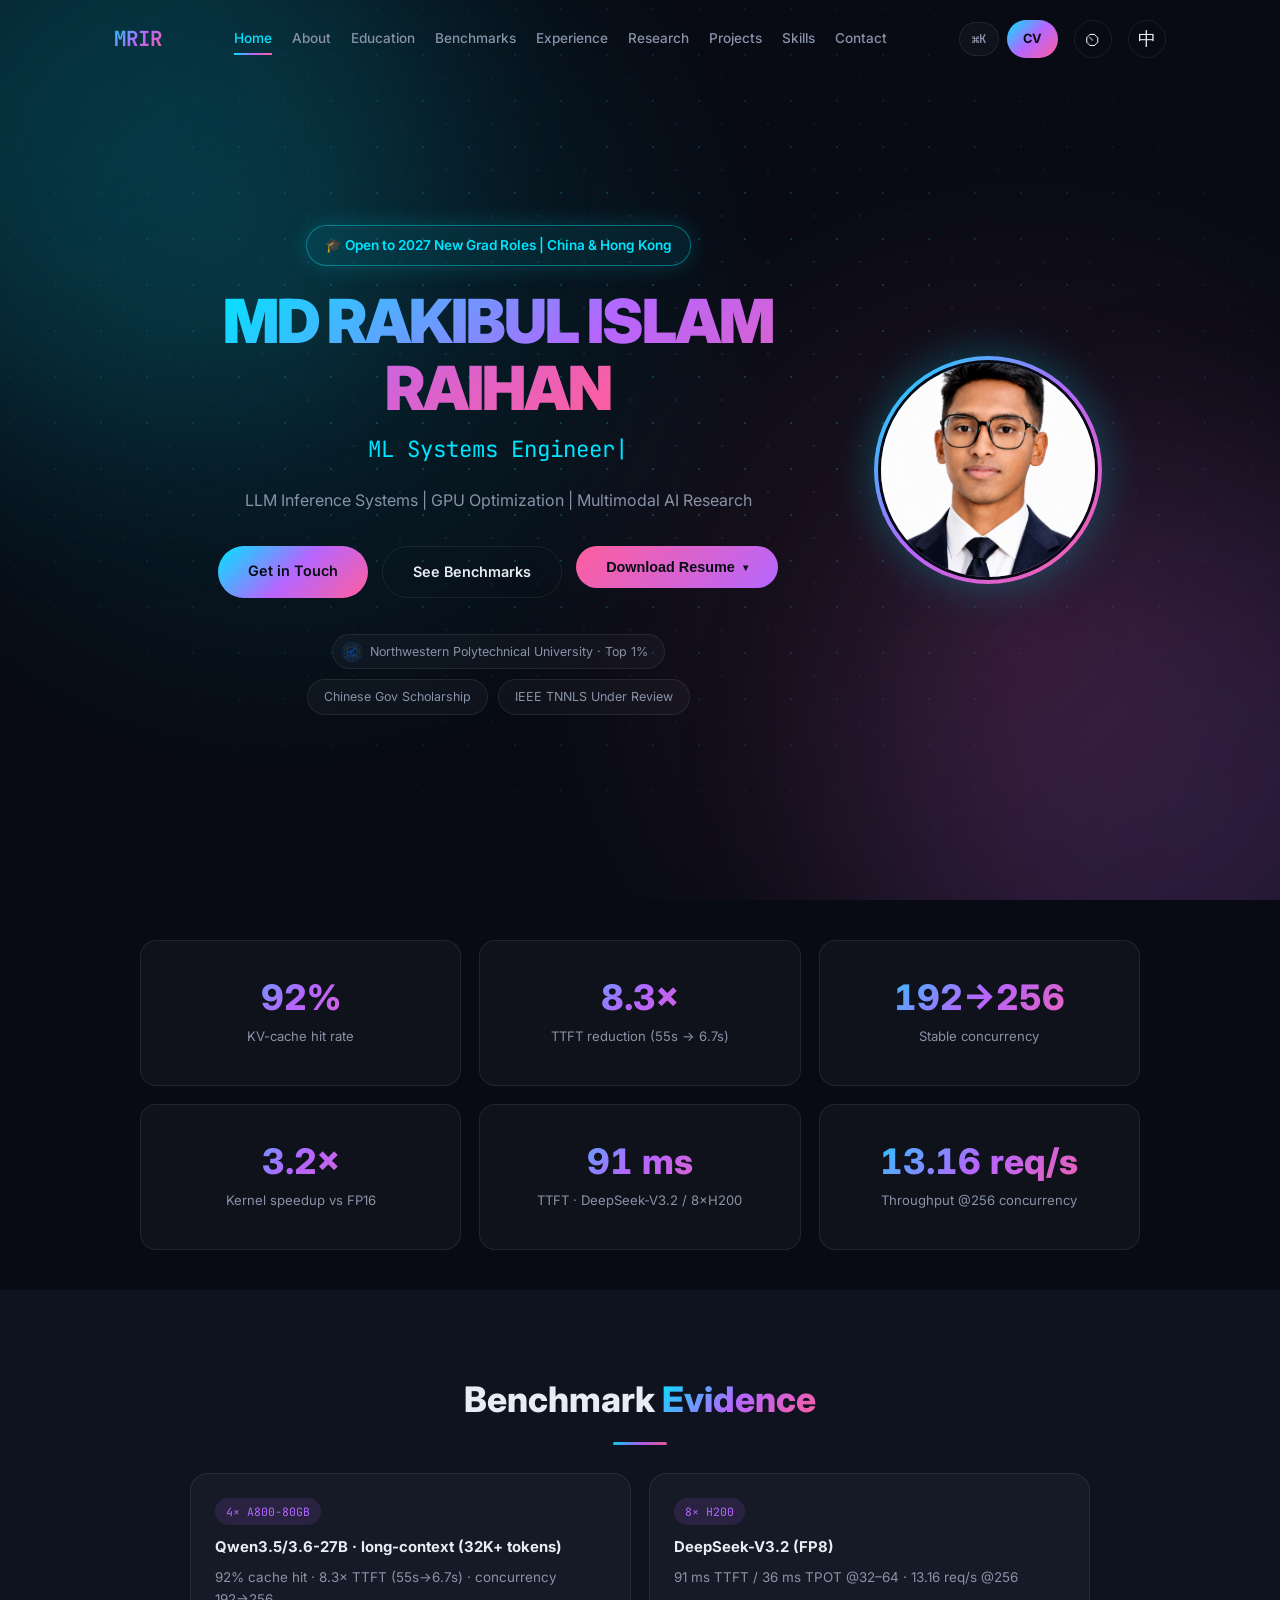
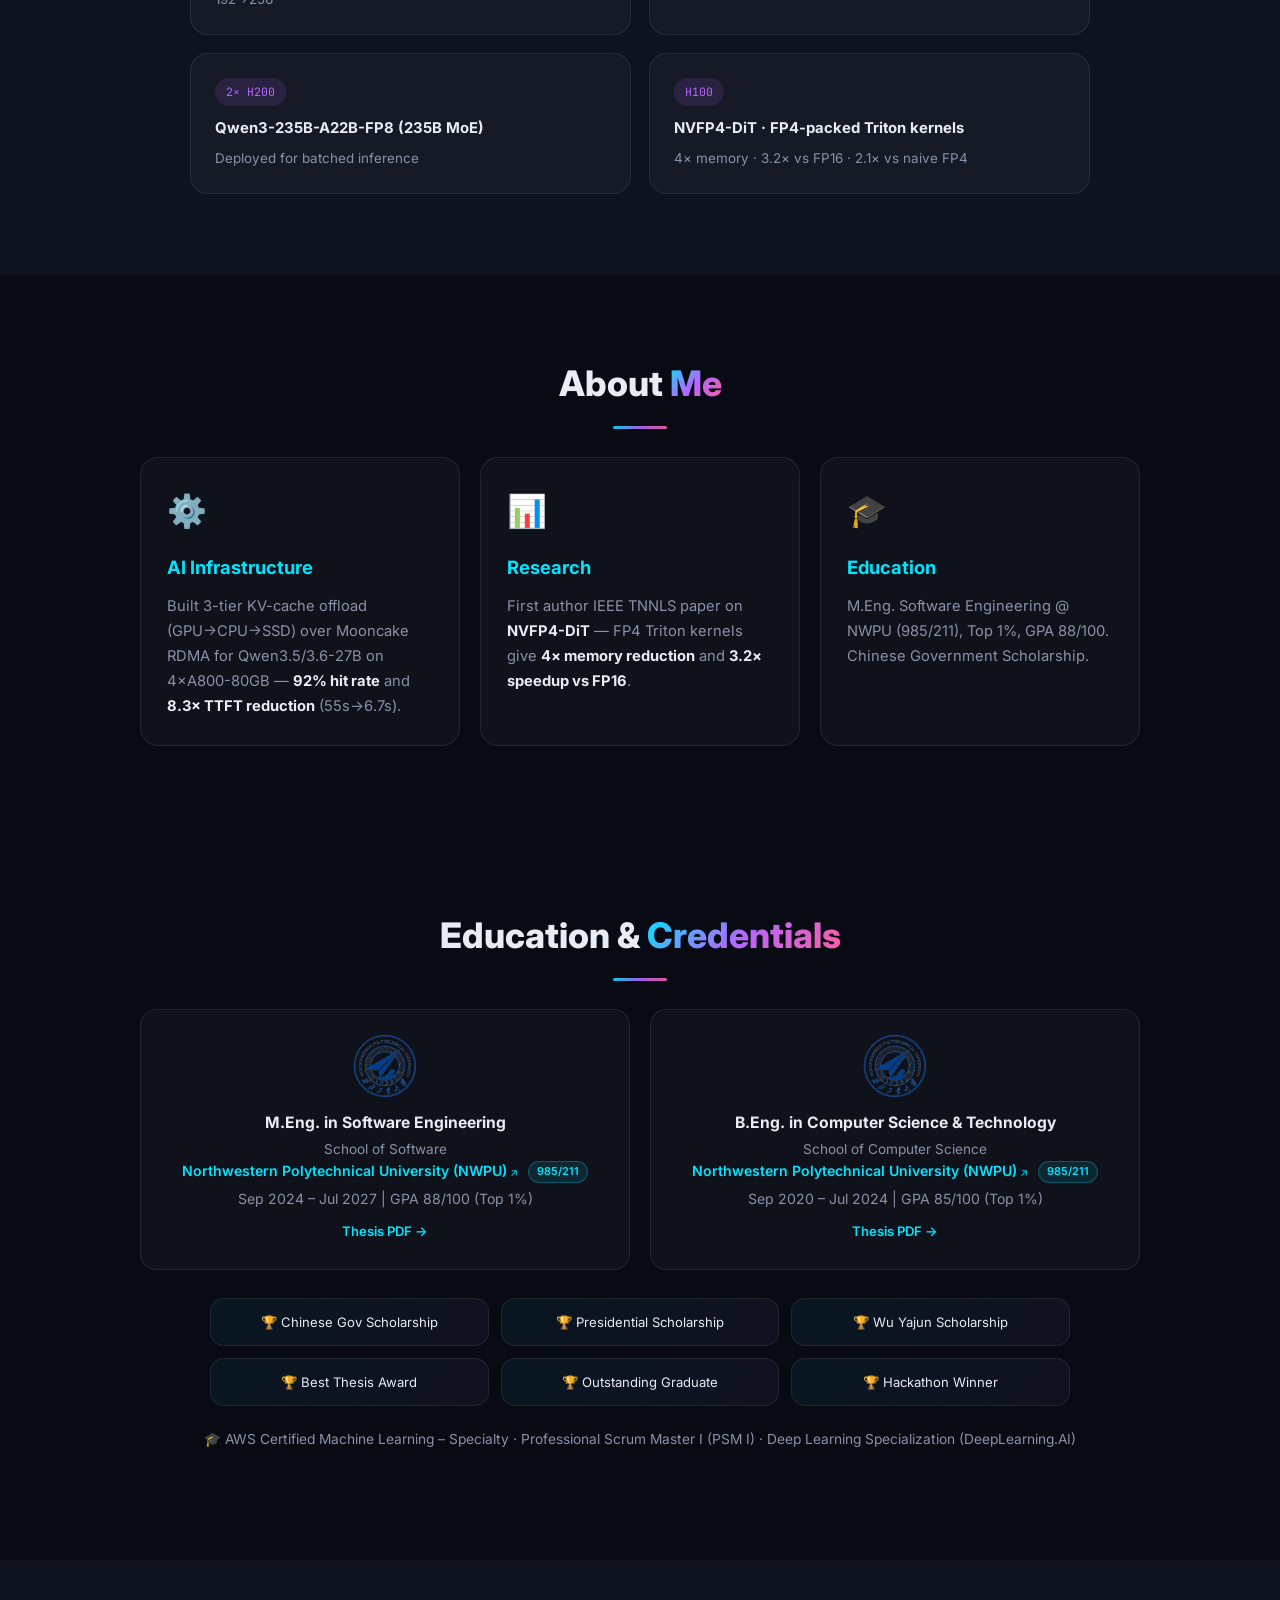
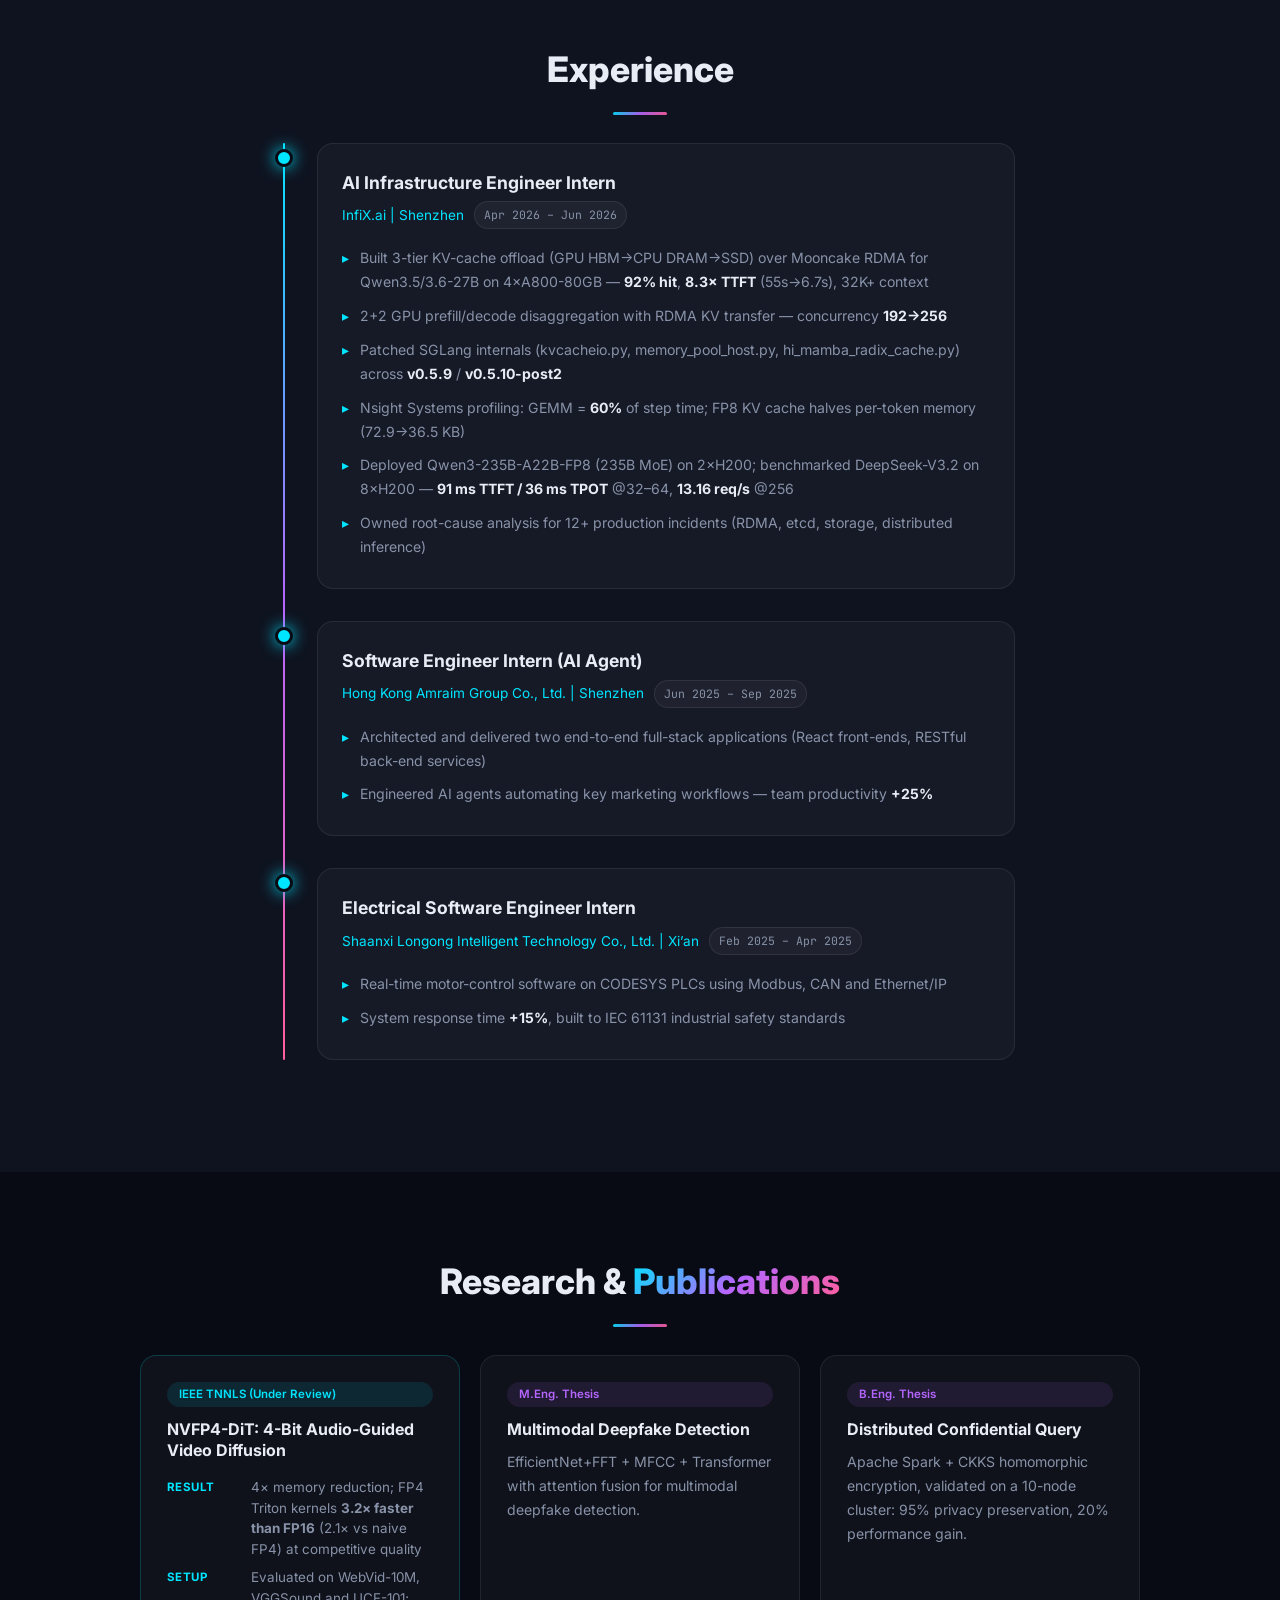
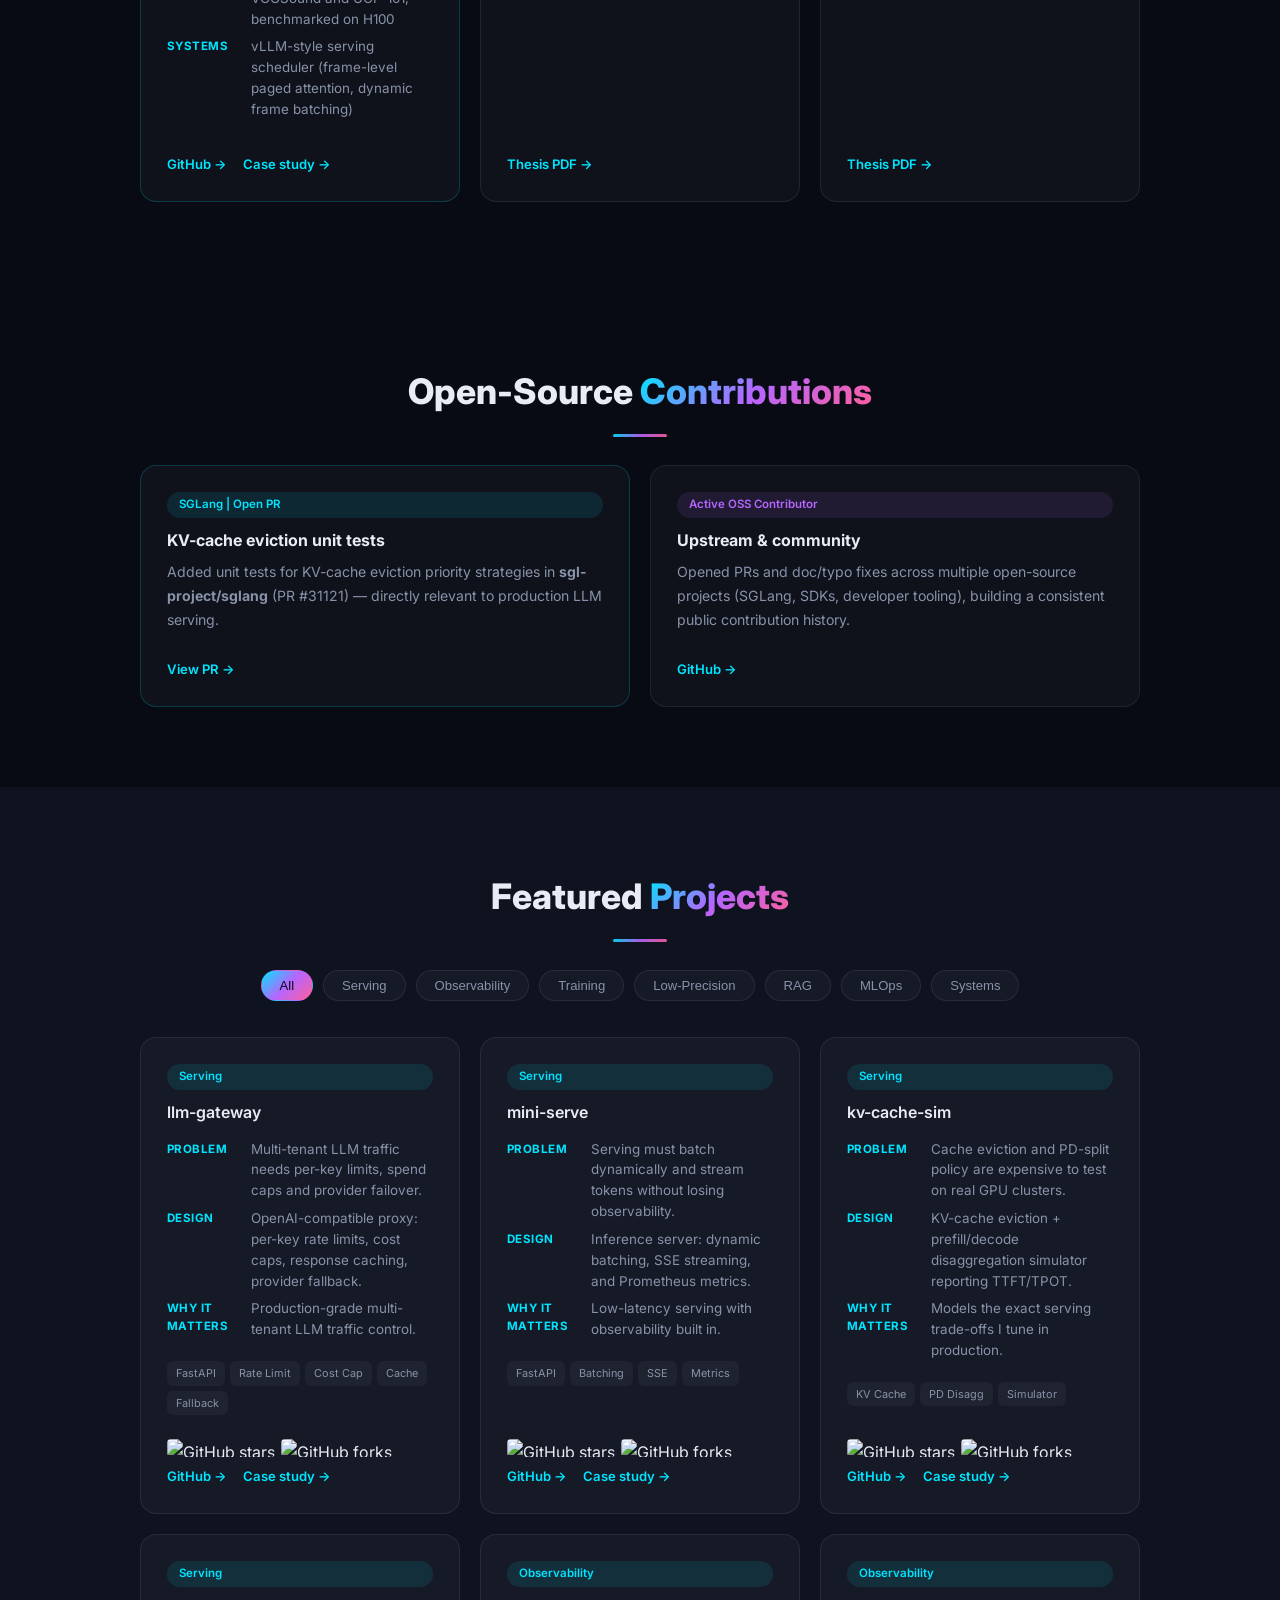
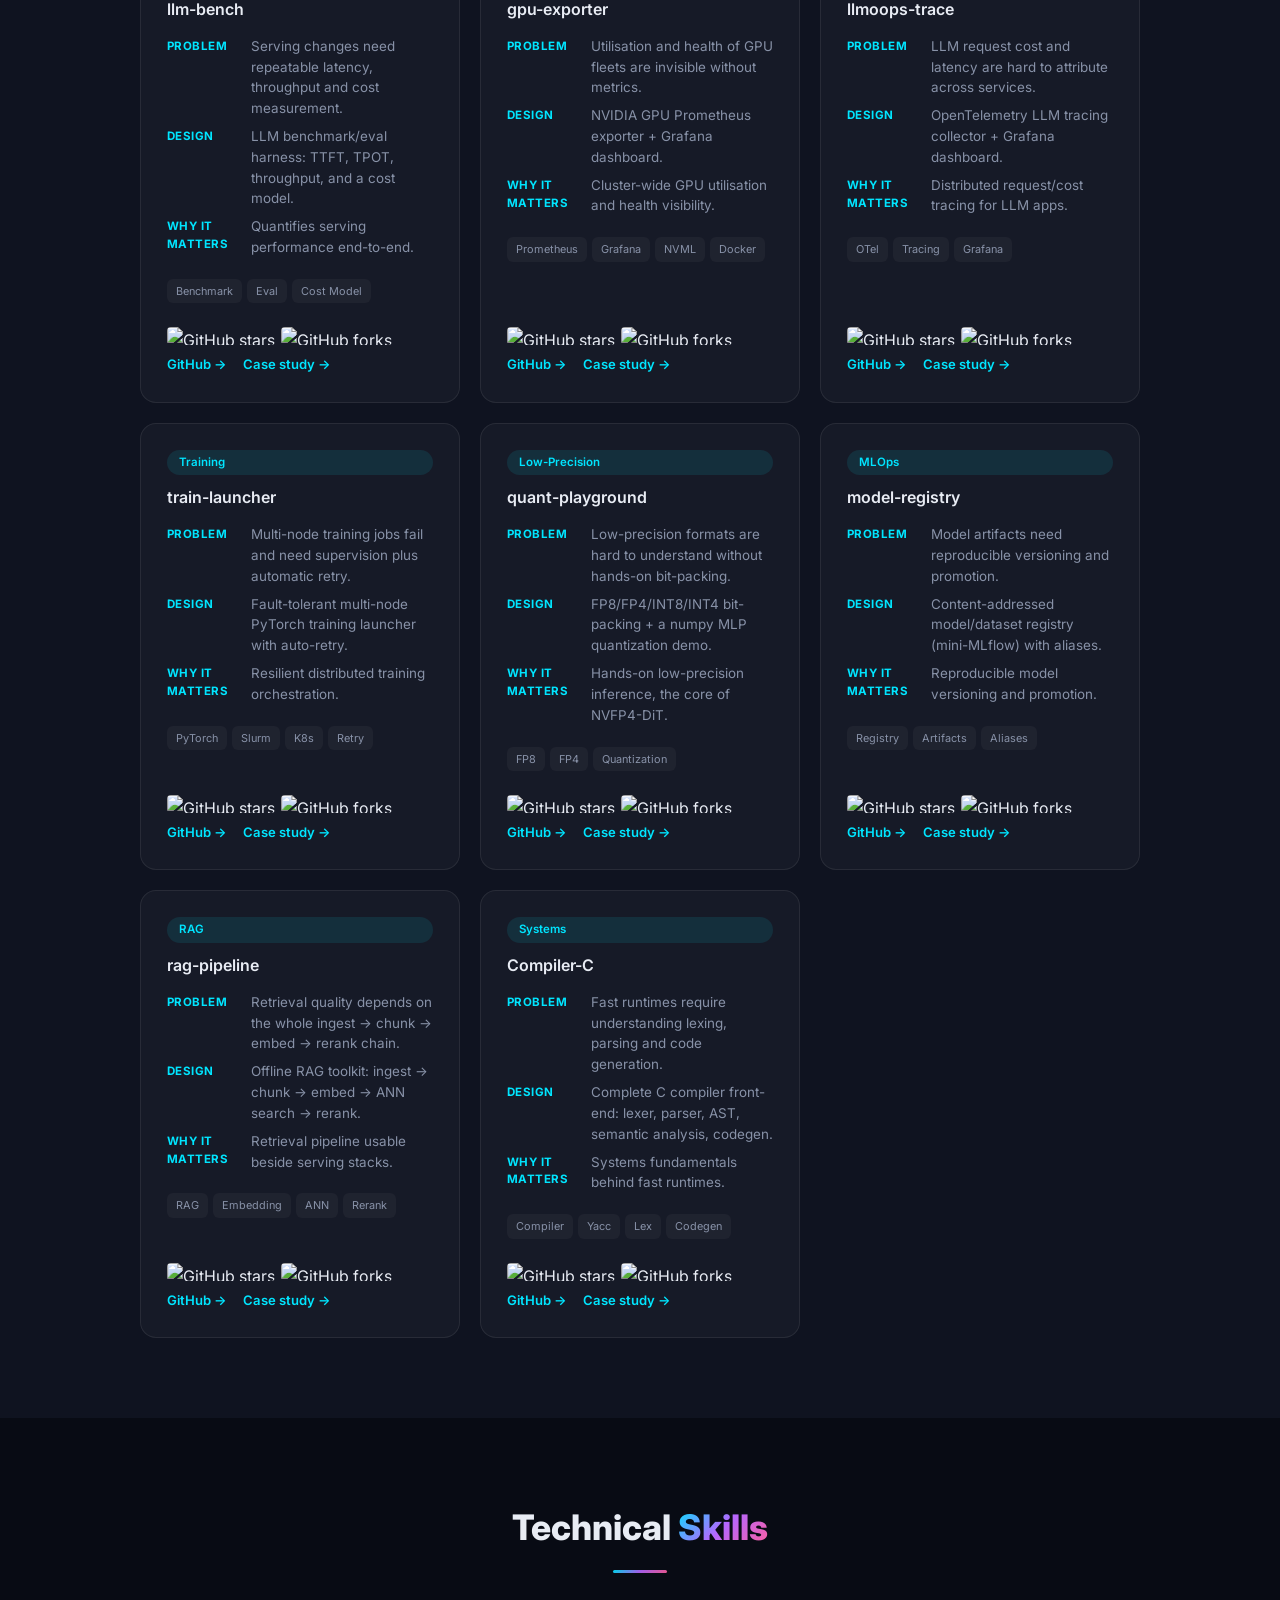
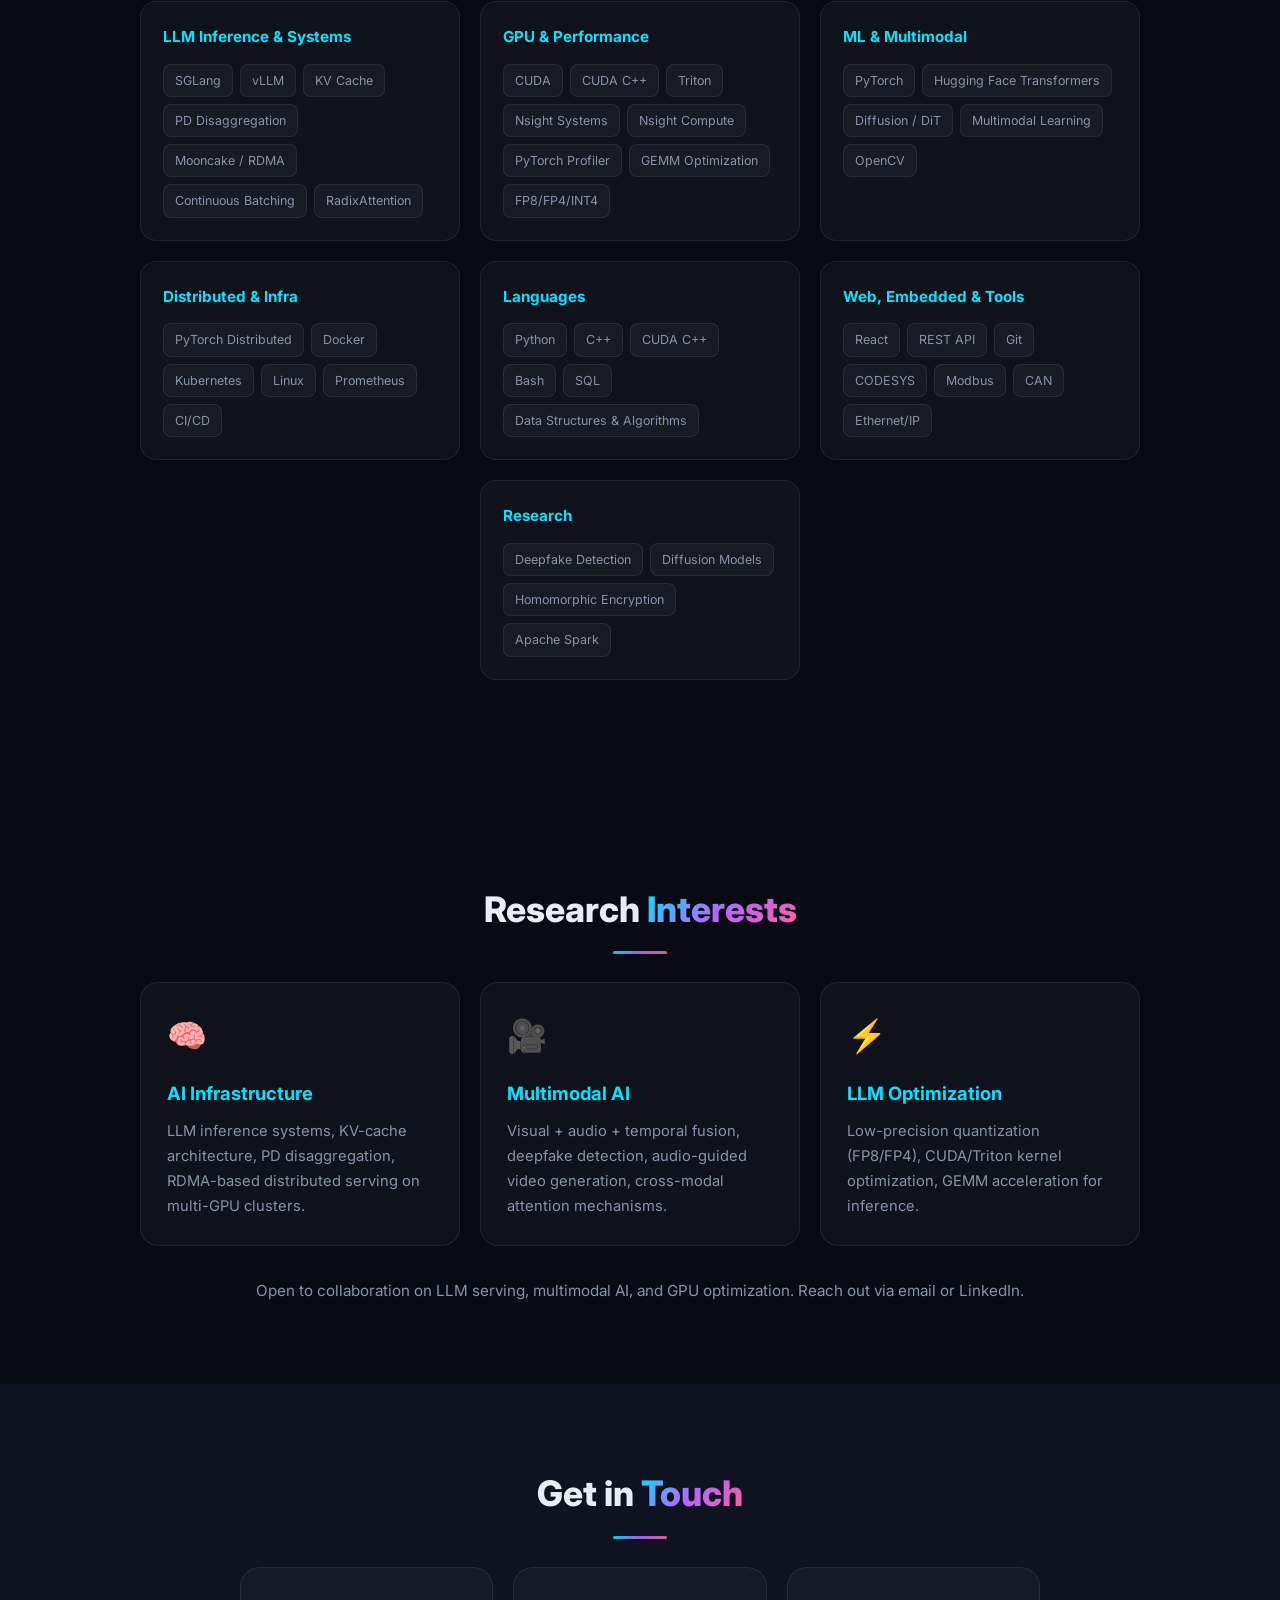
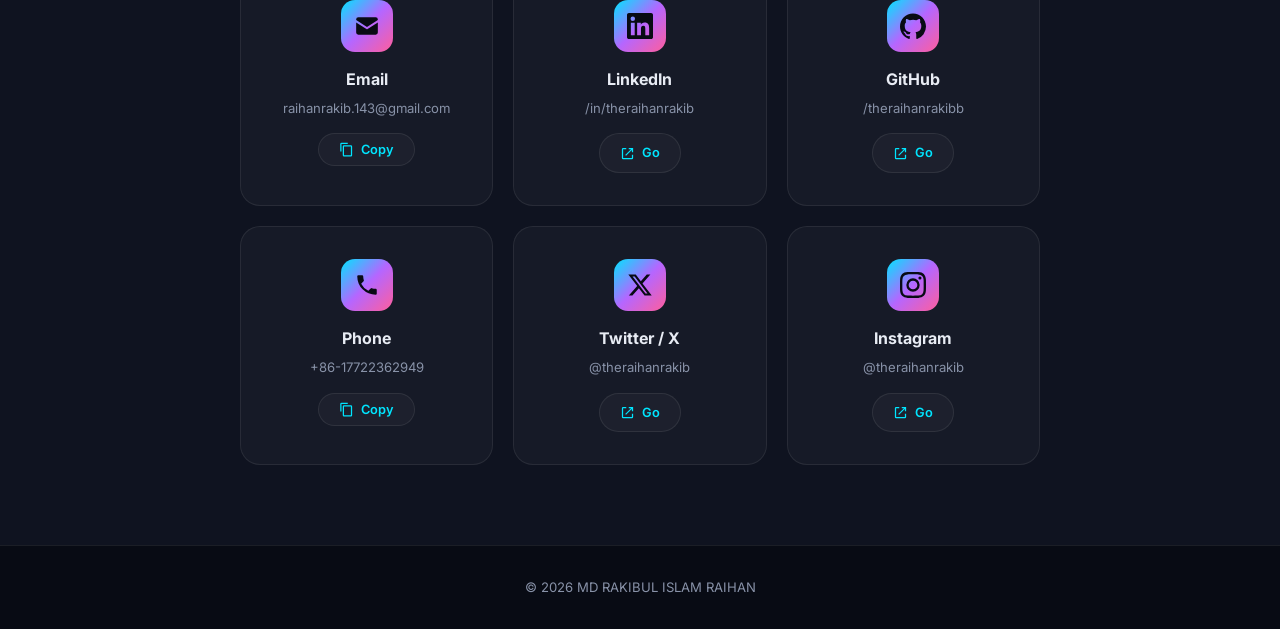
==== commit 233a3f99: "Contact: every Get-in-Touch card now has a Copy (email, phone) or Go (socials) button with an inline" ====
--- a/index.html
+++ b/index.html
@@ -218,9 +218,11 @@
 .contact-card:hover .contact-ico{transform:scale(1.08) rotate(-3deg)}
 .contact-card h3{font-size:1rem;margin-bottom:4px}
 .contact-card p{color:var(--muted);font-size:.82rem;word-break:break-all}
-.copy-btn{margin-top:14px;display:inline-flex;align-items:center;gap:6px;padding:7px 15px;border-radius:50px;background:var(--card);border:1px solid var(--border);color:var(--accent);font-size:.78rem;font-weight:600;cursor:pointer;transition:all .2s;font-family:'Inter',sans-serif}
-.copy-btn:hover{border-color:var(--accent);background:rgba(0,229,255,.08);transform:translateY(-2px)}
-.copy-btn.done{color:#3ad17a;border-color:rgba(58,209,122,.5)}
+.contact-btn{margin-top:14px;display:inline-flex;align-items:center;justify-content:center;gap:7px;padding:8px 20px;border-radius:50px;background:var(--card);border:1px solid var(--border);color:var(--accent);font-size:.8rem;font-weight:600;cursor:pointer;transition:all .2s;font-family:'Inter',sans-serif;text-decoration:none}
+.contact-btn:hover{border-color:var(--accent);background:rgba(0,229,255,.08);transform:translateY(-2px)}
+.contact-btn.go-btn:hover{background:rgba(0,229,255,.14)}
+.contact-btn .btn-ico{width:15px;height:15px;display:block;fill:currentColor;flex-shrink:0}
+.contact-btn.done{color:#3ad17a;border-color:rgba(58,209,122,.5);background:rgba(58,209,122,.08)}
 
 footer{text-align:center;padding:30px;color:var(--muted);font-size:.82rem;border-top:1px solid var(--border)}
 
@@ -600,12 +602,12 @@
   <div class="container">
     <h2 class="sec-title fade-in" data-i18n="contact.title">Get in <span>Touch</span></h2>
     <div class="contact-grid">
-      <div class="contact-card fade-in"><div class="contact-ico"><svg viewBox="0 0 24 24" aria-hidden="true"><path d="M22 6.5 12 13 2 6.5V6a2 2 0 0 1 2-2h16a2 2 0 0 1 2 2v.5ZM2 8.7l9.45 6.13a1 1 0 0 0 1.1 0L22 8.7V18a2 2 0 0 1-2 2H4a2 2 0 0 1-2-2V8.7Z"/></svg></div><h3 data-i18n="contact.email">Email</h3><p>raihanrakib.143@gmail.com</p><button class="copy-btn" id="copyEmail" data-email="raihanrakib.143@gmail.com" aria-label="Copy email address">&#9095; Copy</button></div>
-      <a href="https://linkedin.com/in/theraihanrakib" target="_blank" class="contact-card fade-in"><div class="contact-ico"><svg viewBox="0 0 24 24" aria-hidden="true"><path d="M20.45 20.45h-3.56v-5.57c0-1.33-.02-3.04-1.85-3.04-1.85 0-2.14 1.45-2.14 2.94v5.67H9.35V9h3.41v1.56h.05c.48-.9 1.64-1.85 3.37-1.85 3.6 0 4.27 2.37 4.27 5.46v6.28ZM5.34 7.43a2.06 2.06 0 1 1 0-4.13 2.06 2.06 0 0 1 0 4.13ZM7.12 20.45H3.55V9h3.57v11.45ZM22.22 0H1.77C.79 0 0 .77 0 1.73v20.54C0 23.23.79 24 1.77 24h20.45c.98 0 1.78-.77 1.78-1.73V1.73C24 .77 23.2 0 22.22 0Z"/></svg></div><h3 data-i18n="contact.linkedin">LinkedIn</h3><p>/in/theraihanrakib</p></a>
-      <a href="https://github.com/theraihanrakibb" target="_blank" class="contact-card fade-in"><div class="contact-ico"><svg viewBox="0 0 24 24" aria-hidden="true"><path d="M12 .5C5.37.5 0 5.87 0 12.5c0 5.3 3.44 9.8 8.21 11.39.6.11.82-.26.82-.58v-2.03c-3.34.73-4.04-1.61-4.04-1.61-.55-1.39-1.34-1.76-1.34-1.76-1.09-.75.08-.73.08-.73 1.2.08 1.84 1.24 1.84 1.24 1.07 1.83 2.81 1.3 3.5 1 .11-.78.42-1.31.76-1.61-2.67-.3-5.47-1.34-5.47-5.95 0-1.31.47-2.38 1.24-3.22-.12-.31-.54-1.52.12-3.18 0 0 1.01-.32 3.3 1.23a11.5 11.5 0 0 1 6 0c2.29-1.55 3.3-1.23 3.3-1.23.66 1.66.24 2.87.12 3.18.77.84 1.24 1.91 1.24 3.22 0 4.62-2.81 5.64-5.49 5.94.43.37.81 1.1.81 2.22v3.29c0 .32.22.7.83.58A12.02 12.02 0 0 0 24 12.5C24 5.87 18.63.5 12 .5Z"/></svg></div><h3 data-i18n="contact.github">GitHub</h3><p>/theraihanrakibb</p></a>
-      <a href="tel:+8617722362949" class="contact-card fade-in"><div class="contact-ico"><svg viewBox="0 0 24 24" aria-hidden="true"><path d="M6.62 10.79a15.05 15.05 0 0 0 6.59 6.59l2.2-2.2a1 1 0 0 1 1.02-.24c1.12.37 2.33.57 3.57.57a1 1 0 0 1 1 1V20a1 1 0 0 1-1 1A17 17 0 0 1 3 4a1 1 0 0 1 1-1h3.5a1 1 0 0 1 1 1c0 1.25.2 2.45.57 3.57a1 1 0 0 1-.25 1.02l-2.2 2.2Z"/></svg></div><h3 data-i18n="contact.phone">Phone</h3><p>+86-17722362949</p></a>
-      <a href="https://x.com/theraihanrakib" target="_blank" class="contact-card fade-in"><div class="contact-ico"><svg viewBox="0 0 24 24" aria-hidden="true"><path d="M18.24 2.25h3.31l-7.23 8.26 8.5 11.24h-6.65l-5.21-6.82-5.97 6.82H1.68l7.73-8.84L1.25 2.25h6.83l4.71 6.23 5.45-6.23Zm-1.16 17.52h1.83L7.08 4.13H5.12l11.96 15.64Z"/></svg></div><h3 data-i18n="contact.x">Twitter / X</h3><p>@theraihanrakib</p></a>
-      <a href="https://instagram.com/theraihanrakib" target="_blank" class="contact-card fade-in"><div class="contact-ico"><svg viewBox="0 0 24 24" aria-hidden="true"><path d="M12 2.16c3.2 0 3.58.01 4.85.07 3.25.15 4.77 1.69 4.92 4.92.06 1.27.07 1.65.07 4.85s-.01 3.58-.07 4.85c-.15 3.23-1.66 4.77-4.92 4.92-1.27.06-1.64.07-4.85.07-3.2 0-3.58-.01-4.85-.07-3.26-.15-4.77-1.7-4.92-4.92C2.17 15.58 2.16 15.2 2.16 12s.01-3.58.07-4.85C2.38 3.92 3.9 2.38 7.15 2.23 8.42 2.17 8.8 2.16 12 2.16ZM12 0C8.74 0 8.33.01 7.05.07 2.7.27.27 2.69.07 7.05.01 8.33 0 8.74 0 12s.01 3.67.07 4.95c.2 4.36 2.62 6.78 6.98 6.98C8.33 23.99 8.74 24 12 24s3.67-.01 4.95-.07c4.35-.2 6.78-2.62 6.98-6.98.06-1.28.07-1.69.07-4.95s-.01-3.67-.07-4.95c-.2-4.35-2.62-6.78-6.98-6.98C15.67.01 15.26 0 12 0Zm0 5.84a6.16 6.16 0 1 0 0 12.32 6.16 6.16 0 0 0 0-12.32ZM12 16a4 4 0 1 1 0-8 4 4 0 0 1 0 8Zm6.41-11.85a1.44 1.44 0 1 0 0 2.88 1.44 1.44 0 0 0 0-2.88Z"/></svg></div><h3 data-i18n="contact.insta">Instagram</h3><p>@theraihanrakib</p></a>
+      <div class="contact-card fade-in"><div class="contact-ico"><svg viewBox="0 0 24 24" aria-hidden="true"><path d="M22 6.5 12 13 2 6.5V6a2 2 0 0 1 2-2h16a2 2 0 0 1 2 2v.5ZM2 8.7l9.45 6.13a1 1 0 0 0 1.1 0L22 8.7V18a2 2 0 0 1-2 2H4a2 2 0 0 1-2-2V8.7Z"/></svg></div><h3 data-i18n="contact.email">Email</h3><p>raihanrakib.143@gmail.com</p><button class="contact-btn copy-btn" data-copy="raihanrakib.143@gmail.com" aria-label="Copy email address"><svg class="btn-ico" viewBox="0 0 24 24" aria-hidden="true"><path d="M16 1H4a2 2 0 0 0-2 2v12h2V3h10V1Zm3 4H8a2 2 0 0 0-2 2v14a2 2 0 0 0 2 2h11a2 2 0 0 0 2-2V7a2 2 0 0 0-2-2Zm0 16H8V7h11v14Z"/></svg><span class="btn-label" data-i18n="btn.copy">Copy</span></button></div>
+      <div class="contact-card fade-in"><div class="contact-ico"><svg viewBox="0 0 24 24" aria-hidden="true"><path d="M20.45 20.45h-3.56v-5.57c0-1.33-.02-3.04-1.85-3.04-1.85 0-2.14 1.45-2.14 2.94v5.67H9.35V9h3.41v1.56h.05c.48-.9 1.64-1.85 3.37-1.85 3.6 0 4.27 2.37 4.27 5.46v6.28ZM5.34 7.43a2.06 2.06 0 1 1 0-4.13 2.06 2.06 0 0 1 0 4.13ZM7.12 20.45H3.55V9h3.57v11.45ZM22.22 0H1.77C.79 0 0 .77 0 1.73v20.54C0 23.23.79 24 1.77 24h20.45c.98 0 1.78-.77 1.78-1.73V1.73C24 .77 23.2 0 22.22 0Z"/></svg></div><h3 data-i18n="contact.linkedin">LinkedIn</h3><p>/in/theraihanrakib</p><a class="contact-btn go-btn" href="https://linkedin.com/in/theraihanrakib" target="_blank" rel="noopener" aria-label="Open LinkedIn profile"><svg class="btn-ico" viewBox="0 0 24 24" aria-hidden="true"><path d="M14 3v2h3.59l-9.3 9.29 1.42 1.42L19 6.41V10h2V3h-7ZM5 5h5V3H5a2 2 0 0 0-2 2v14a2 2 0 0 0 2 2h14a2 2 0 0 0 2-2v-5h-2v5H5V5Z"/></svg><span class="btn-label" data-i18n="btn.go">Go</span></a></div>
+      <div class="contact-card fade-in"><div class="contact-ico"><svg viewBox="0 0 24 24" aria-hidden="true"><path d="M12 .5C5.37.5 0 5.87 0 12.5c0 5.3 3.44 9.8 8.21 11.39.6.11.82-.26.82-.58v-2.03c-3.34.73-4.04-1.61-4.04-1.61-.55-1.39-1.34-1.76-1.34-1.76-1.09-.75.08-.73.08-.73 1.2.08 1.84 1.24 1.84 1.24 1.07 1.83 2.81 1.3 3.5 1 .11-.78.42-1.31.76-1.61-2.67-.3-5.47-1.34-5.47-5.95 0-1.31.47-2.38 1.24-3.22-.12-.31-.54-1.52.12-3.18 0 0 1.01-.32 3.3 1.23a11.5 11.5 0 0 1 6 0c2.29-1.55 3.3-1.23 3.3-1.23.66 1.66.24 2.87.12 3.18.77.84 1.24 1.91 1.24 3.22 0 4.62-2.81 5.64-5.49 5.94.43.37.81 1.1.81 2.22v3.29c0 .32.22.7.83.58A12.02 12.02 0 0 0 24 12.5C24 5.87 18.63.5 12 .5Z"/></svg></div><h3 data-i18n="contact.github">GitHub</h3><p>/theraihanrakibb</p><a class="contact-btn go-btn" href="https://github.com/theraihanrakibb" target="_blank" rel="noopener" aria-label="Open GitHub profile"><svg class="btn-ico" viewBox="0 0 24 24" aria-hidden="true"><path d="M14 3v2h3.59l-9.3 9.29 1.42 1.42L19 6.41V10h2V3h-7ZM5 5h5V3H5a2 2 0 0 0-2 2v14a2 2 0 0 0 2 2h14a2 2 0 0 0 2-2v-5h-2v5H5V5Z"/></svg><span class="btn-label" data-i18n="btn.go">Go</span></a></div>
+      <div class="contact-card fade-in"><div class="contact-ico"><svg viewBox="0 0 24 24" aria-hidden="true"><path d="M6.62 10.79a15.05 15.05 0 0 0 6.59 6.59l2.2-2.2a1 1 0 0 1 1.02-.24c1.12.37 2.33.57 3.57.57a1 1 0 0 1 1 1V20a1 1 0 0 1-1 1A17 17 0 0 1 3 4a1 1 0 0 1 1-1h3.5a1 1 0 0 1 1 1c0 1.25.2 2.45.57 3.57a1 1 0 0 1-.25 1.02l-2.2 2.2Z"/></svg></div><h3 data-i18n="contact.phone">Phone</h3><p>+86-17722362949</p><button class="contact-btn copy-btn" data-copy="+86-17722362949" aria-label="Copy phone number"><svg class="btn-ico" viewBox="0 0 24 24" aria-hidden="true"><path d="M16 1H4a2 2 0 0 0-2 2v12h2V3h10V1Zm3 4H8a2 2 0 0 0-2 2v14a2 2 0 0 0 2 2h11a2 2 0 0 0 2-2V7a2 2 0 0 0-2-2Zm0 16H8V7h11v14Z"/></svg><span class="btn-label" data-i18n="btn.copy">Copy</span></button></div>
+      <div class="contact-card fade-in"><div class="contact-ico"><svg viewBox="0 0 24 24" aria-hidden="true"><path d="M18.24 2.25h3.31l-7.23 8.26 8.5 11.24h-6.65l-5.21-6.82-5.97 6.82H1.68l7.73-8.84L1.25 2.25h6.83l4.71 6.23 5.45-6.23Zm-1.16 17.52h1.83L7.08 4.13H5.12l11.96 15.64Z"/></svg></div><h3 data-i18n="contact.x">Twitter / X</h3><p>@theraihanrakib</p><a class="contact-btn go-btn" href="https://x.com/theraihanrakib" target="_blank" rel="noopener" aria-label="Open X profile"><svg class="btn-ico" viewBox="0 0 24 24" aria-hidden="true"><path d="M14 3v2h3.59l-9.3 9.29 1.42 1.42L19 6.41V10h2V3h-7ZM5 5h5V3H5a2 2 0 0 0-2 2v14a2 2 0 0 0 2 2h14a2 2 0 0 0 2-2v-5h-2v5H5V5Z"/></svg><span class="btn-label" data-i18n="btn.go">Go</span></a></div>
+      <div class="contact-card fade-in"><div class="contact-ico"><svg viewBox="0 0 24 24" aria-hidden="true"><path d="M12 2.16c3.2 0 3.58.01 4.85.07 3.25.15 4.77 1.69 4.92 4.92.06 1.27.07 1.65.07 4.85s-.01 3.58-.07 4.85c-.15 3.23-1.66 4.77-4.92 4.92-1.27.06-1.64.07-4.85.07-3.2 0-3.58-.01-4.85-.07-3.26-.15-4.77-1.7-4.92-4.92C2.17 15.58 2.16 15.2 2.16 12s.01-3.58.07-4.85C2.38 3.92 3.9 2.38 7.15 2.23 8.42 2.17 8.8 2.16 12 2.16ZM12 0C8.74 0 8.33.01 7.05.07 2.7.27.27 2.69.07 7.05.01 8.33 0 8.74 0 12s.01 3.67.07 4.95c.2 4.36 2.62 6.78 6.98 6.98C8.33 23.99 8.74 24 12 24s3.67-.01 4.95-.07c4.35-.2 6.78-2.62 6.98-6.98.06-1.28.07-1.69.07-4.95s-.01-3.67-.07-4.95c-.2-4.35-2.62-6.78-6.98-6.98C15.67.01 15.26 0 12 0Zm0 5.84a6.16 6.16 0 1 0 0 12.32 6.16 6.16 0 0 0 0-12.32ZM12 16a4 4 0 1 1 0-8 4 4 0 0 1 0 8Zm6.41-11.85a1.44 1.44 0 1 0 0 2.88 1.44 1.44 0 0 0 0-2.88Z"/></svg></div><h3 data-i18n="contact.insta">Instagram</h3><p>@theraihanrakib</p><a class="contact-btn go-btn" href="https://instagram.com/theraihanrakib" target="_blank" rel="noopener" aria-label="Open Instagram profile"><svg class="btn-ico" viewBox="0 0 24 24" aria-hidden="true"><path d="M14 3v2h3.59l-9.3 9.29 1.42 1.42L19 6.41V10h2V3h-7ZM5 5h5V3H5a2 2 0 0 0-2 2v14a2 2 0 0 0 2 2h14a2 2 0 0 0 2-2v-5h-2v5H5V5Z"/></svg><span class="btn-label" data-i18n="btn.go">Go</span></a></div>
     </div>
   </div>
 </section>
@@ -627,7 +629,7 @@
     'nav.home':'Home','nav.about':'About','nav.evidence':'Benchmarks','nav.exp':'Experience','nav.research':'Research','nav.projects':'Projects','nav.skills':'Skills','nav.contact':'Contact','nav.cv':'CV','nav.education':'Education',
     'avail':'🎓 Open to 2027 New Grad Roles | China &amp; Hong Kong',
     'heroTag':'LLM Inference Systems | GPU Optimization | Multimodal AI Research',
-    'btn.touch':'Get in Touch','btn.evidence':'See Benchmarks','btn.projects':'View Projects','btn.resume':'Download Resume',
+    'btn.touch':'Get in Touch','btn.evidence':'See Benchmarks','btn.projects':'View Projects','btn.resume':'Download Resume','btn.copy':'Copy','btn.go':'Go','btn.copied':'Copied',
     'badge.nwpu':'Northwestern Polytechnical University &#183; Top 1%','badge.scholar':'Chinese Gov Scholarship','badge.ieee':'IEEE TNNLS Under Review',
     'stat.kv':'KV-cache hit rate','stat.ttft':'TTFT reduction (55s &rarr; 6.7s)','stat.conc':'Stable concurrency','stat.kernel':'Kernel speedup vs FP16','stat.ttft2':'TTFT · DeepSeek-V3.2 / 8&times;H200','stat.tput':'Throughput @256 concurrency',
     'ev.title':'Benchmark <span>Evidence</span>','ev.h1':'Workload','ev.h2':'Hardware','ev.h3':'Measured result',
@@ -677,7 +679,7 @@
     'nav.home':'首页','nav.about':'关于','nav.evidence':'基准','nav.exp':'经历','nav.research':'研究','nav.projects':'项目','nav.skills':'技能','nav.contact':'联系','nav.cv':'简历','nav.education':'教育',
     'avail':'🎓 2027 应届求职 | 中国 &amp; 香港',
     'heroTag':'大模型推理系统 | GPU 优化 | 多模态 AI 研究',
-    'btn.touch':'联系我','btn.evidence':'查看基准','btn.projects':'查看项目','btn.resume':'下载简历',
+    'btn.touch':'联系我','btn.evidence':'查看基准','btn.projects':'查看项目','btn.resume':'下载简历','btn.copy':'复制','btn.go':'前往','btn.copied':'已复制',
     'badge.nwpu':'西北工业大学 前 1%','badge.scholar':'中国政府奖学金','badge.ieee':'IEEE TNNLS 审稿中',
     'stat.kv':'KV 缓存命中率','stat.ttft':'TTFT 降低（55s &rarr; 6.7s）','stat.conc':'稳定并发','stat.kernel':'算子加速（对比 FP16）','stat.ttft2':'TTFT · DeepSeek-V3.2 / 8&times;H200','stat.tput':'吞吐（256 并发）',
     'ev.title':'基准<span>证据</span>','ev.h1':'工作负载','ev.h2':'硬件','ev.h3':'实测结果',
@@ -838,15 +840,21 @@
 
 document.getElementById('year').textContent=new Date().getFullYear();
 
-/* Copy-email button (one tap to copy) */
-const copyBtn=document.getElementById('copyEmail');
-if(copyBtn){copyBtn.addEventListener('click',async()=>{
-  const email=copyBtn.dataset.email;
-  const ok=await navigator.clipboard.writeText(email).then(()=>true).catch(()=>false);
-  if(!ok){const ta=document.createElement('textarea');ta.value=email;ta.style.position='fixed';ta.style.opacity='0';document.body.appendChild(ta);ta.select();try{document.execCommand('copy');}catch(e){}ta.remove();}
-  const prev=copyBtn.innerHTML;copyBtn.innerHTML='&#10003; Copied';copyBtn.classList.add('done');
-  setTimeout(()=>{copyBtn.innerHTML=prev;copyBtn.classList.remove('done');},1800);
-});}
+/* Contact cards: Copy buttons (one tap to copy) */
+document.querySelectorAll('.copy-btn').forEach(btn=>{
+  btn.addEventListener('click',async()=>{
+    const val=btn.dataset.copy||'';
+    if(!val)return;
+    const ok=await navigator.clipboard.writeText(val).then(()=>true).catch(()=>false);
+    if(!ok){const ta=document.createElement('textarea');ta.value=val;ta.style.position='fixed';ta.style.opacity='0';document.body.appendChild(ta);ta.select();try{document.execCommand('copy');}catch(e){}ta.remove();}
+    const lbl=btn.querySelector('.btn-label');
+    const prev=lbl?lbl.textContent:btn.textContent;
+    const done=(I18N[curLang]&&I18N[curLang]['btn.copied'])?I18N[curLang]['btn.copied']:'Copied';
+    if(lbl)lbl.textContent=done;else btn.textContent=done;
+    btn.classList.add('done');
+    setTimeout(()=>{if(lbl)lbl.textContent=prev;else btn.textContent=prev;btn.classList.remove('done');},1800);
+  });
+});
 
 /* Hero parallax on the animated grid backdrop */
 const heroGrid=document.getElementById('heroGrid'),heroSec=document.getElementById('hero');
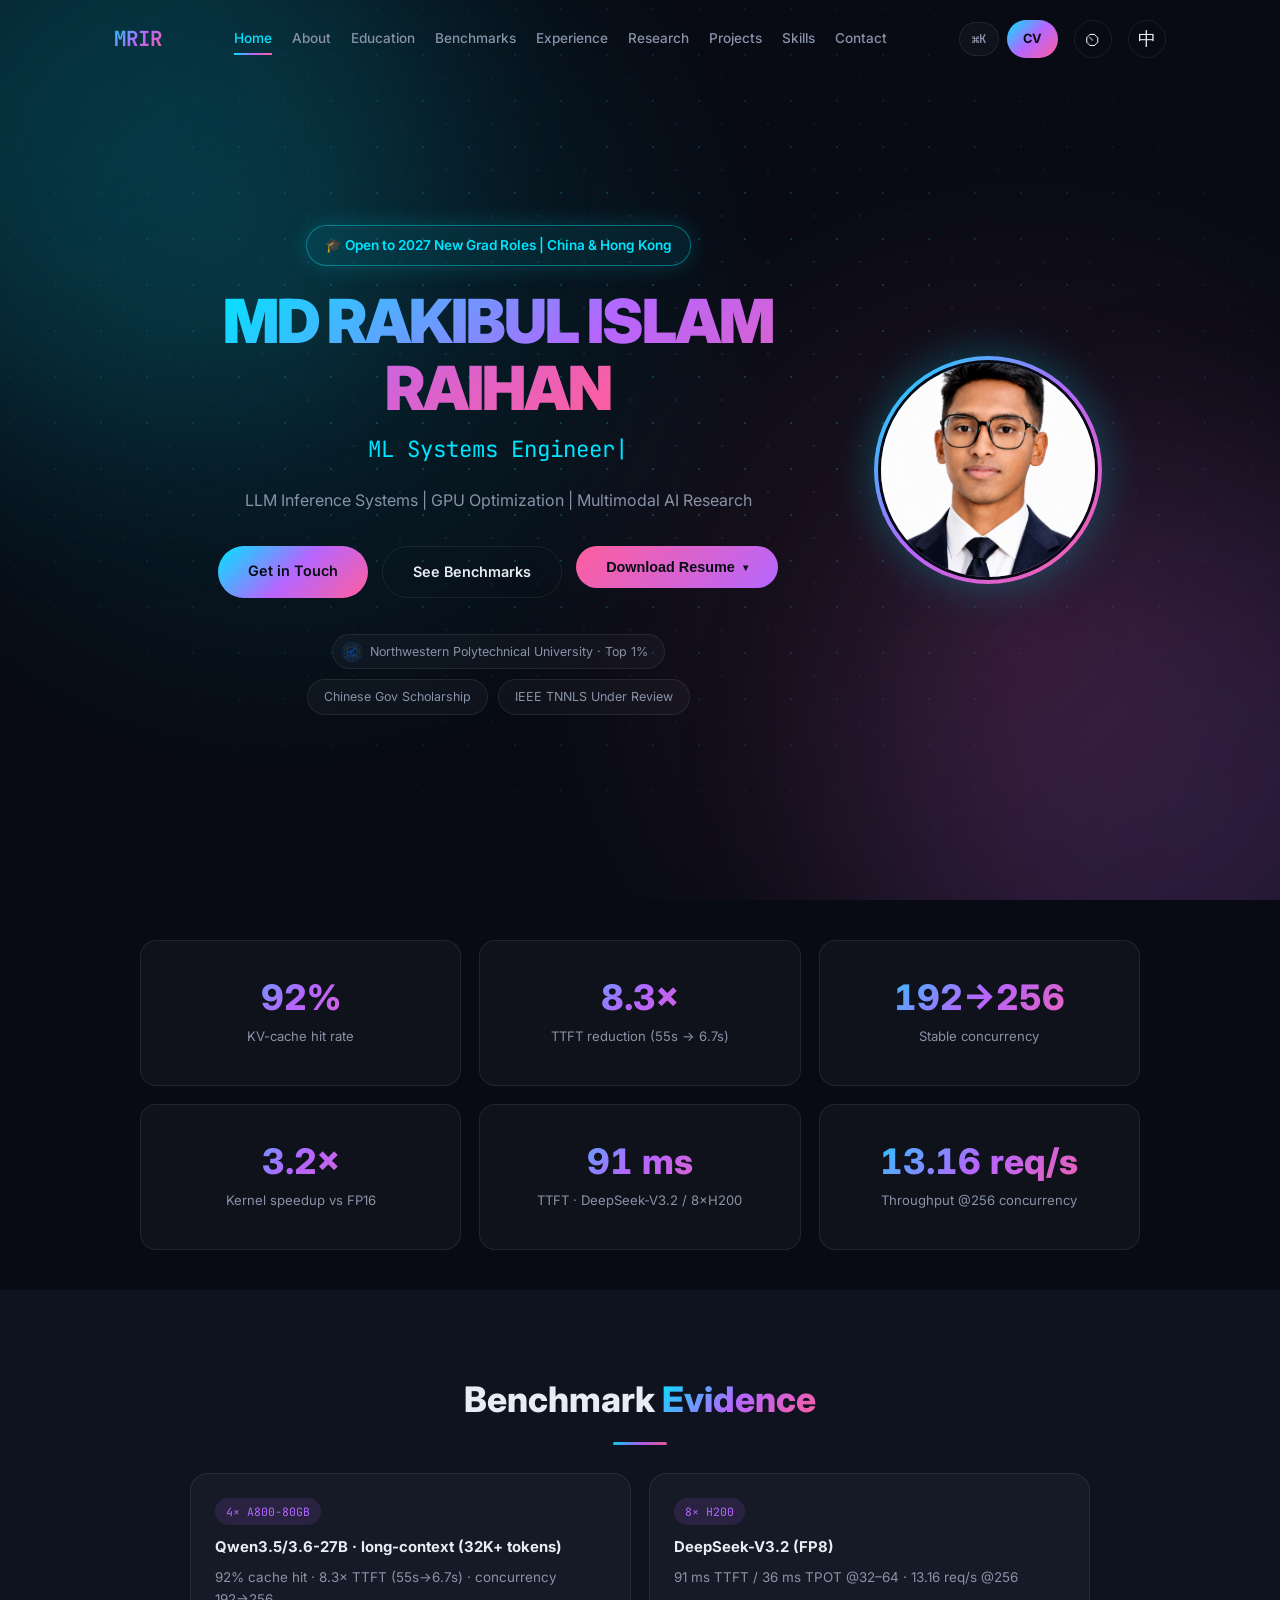
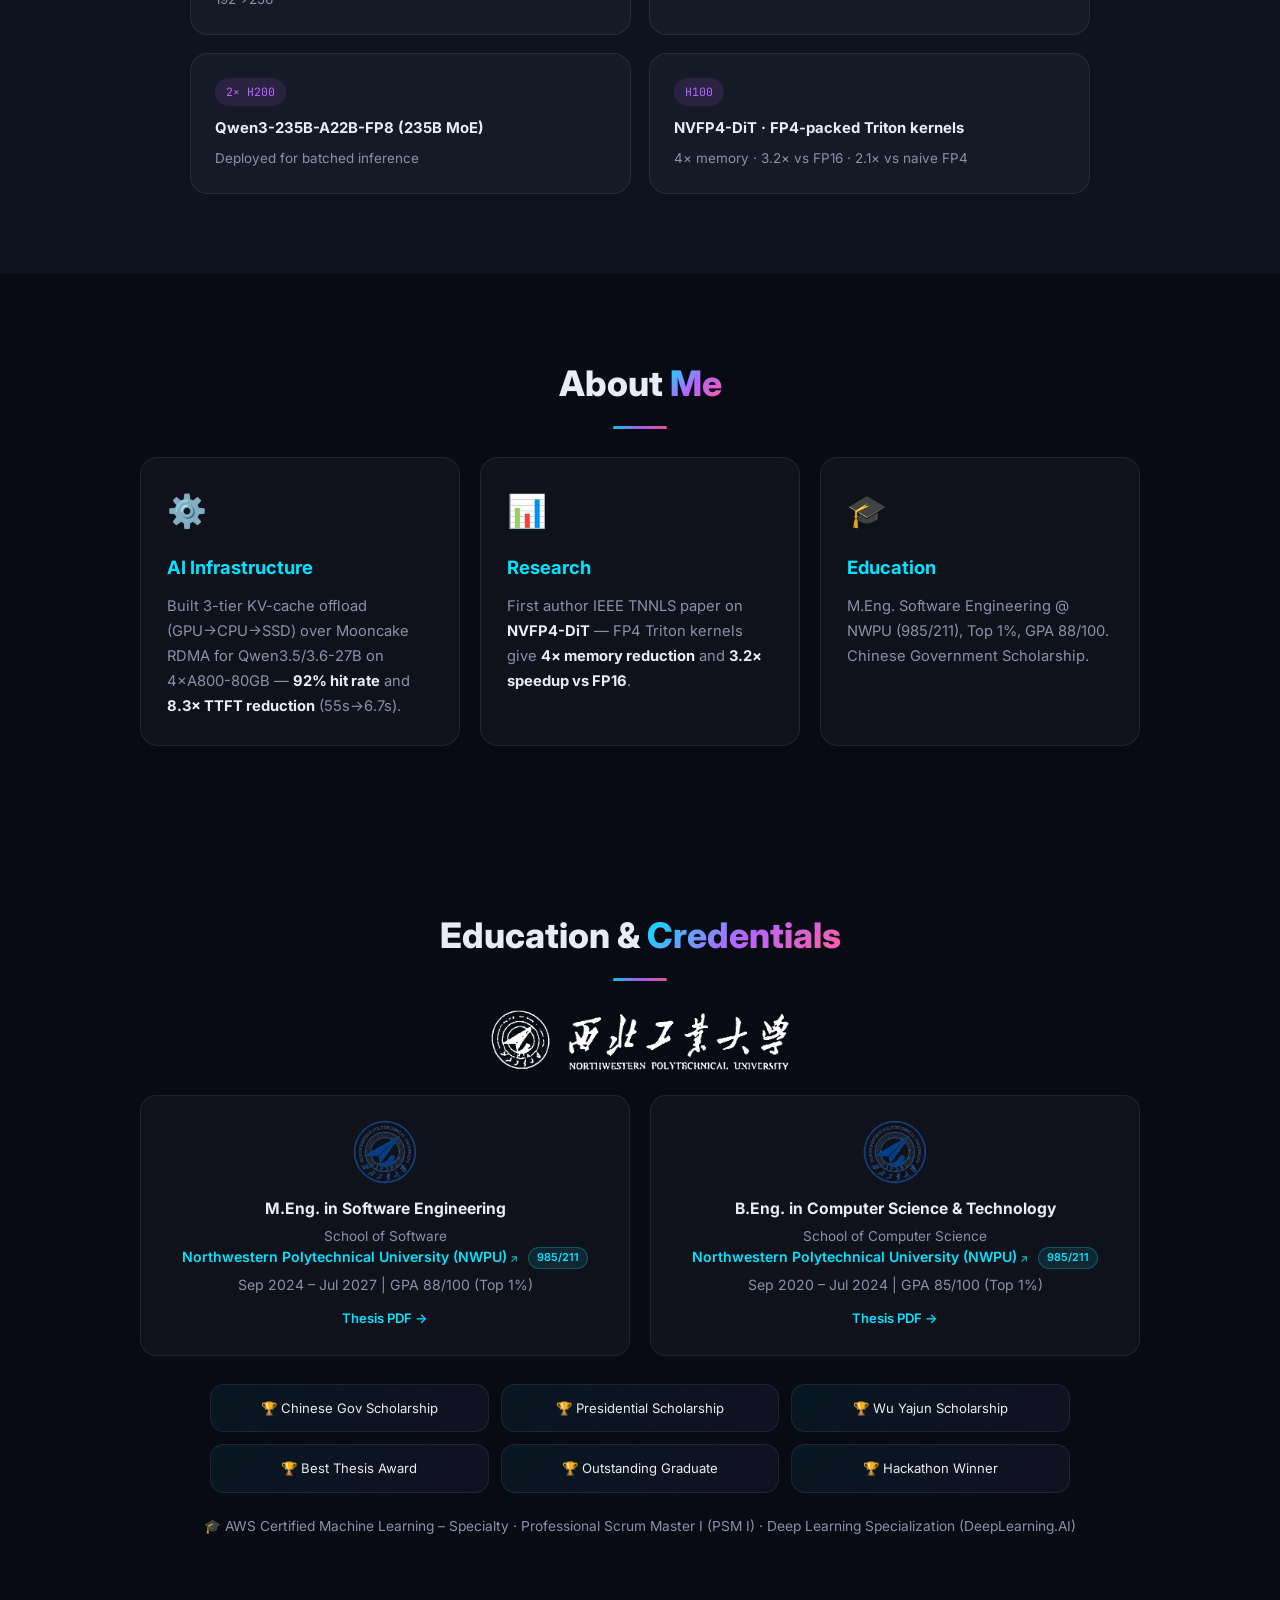
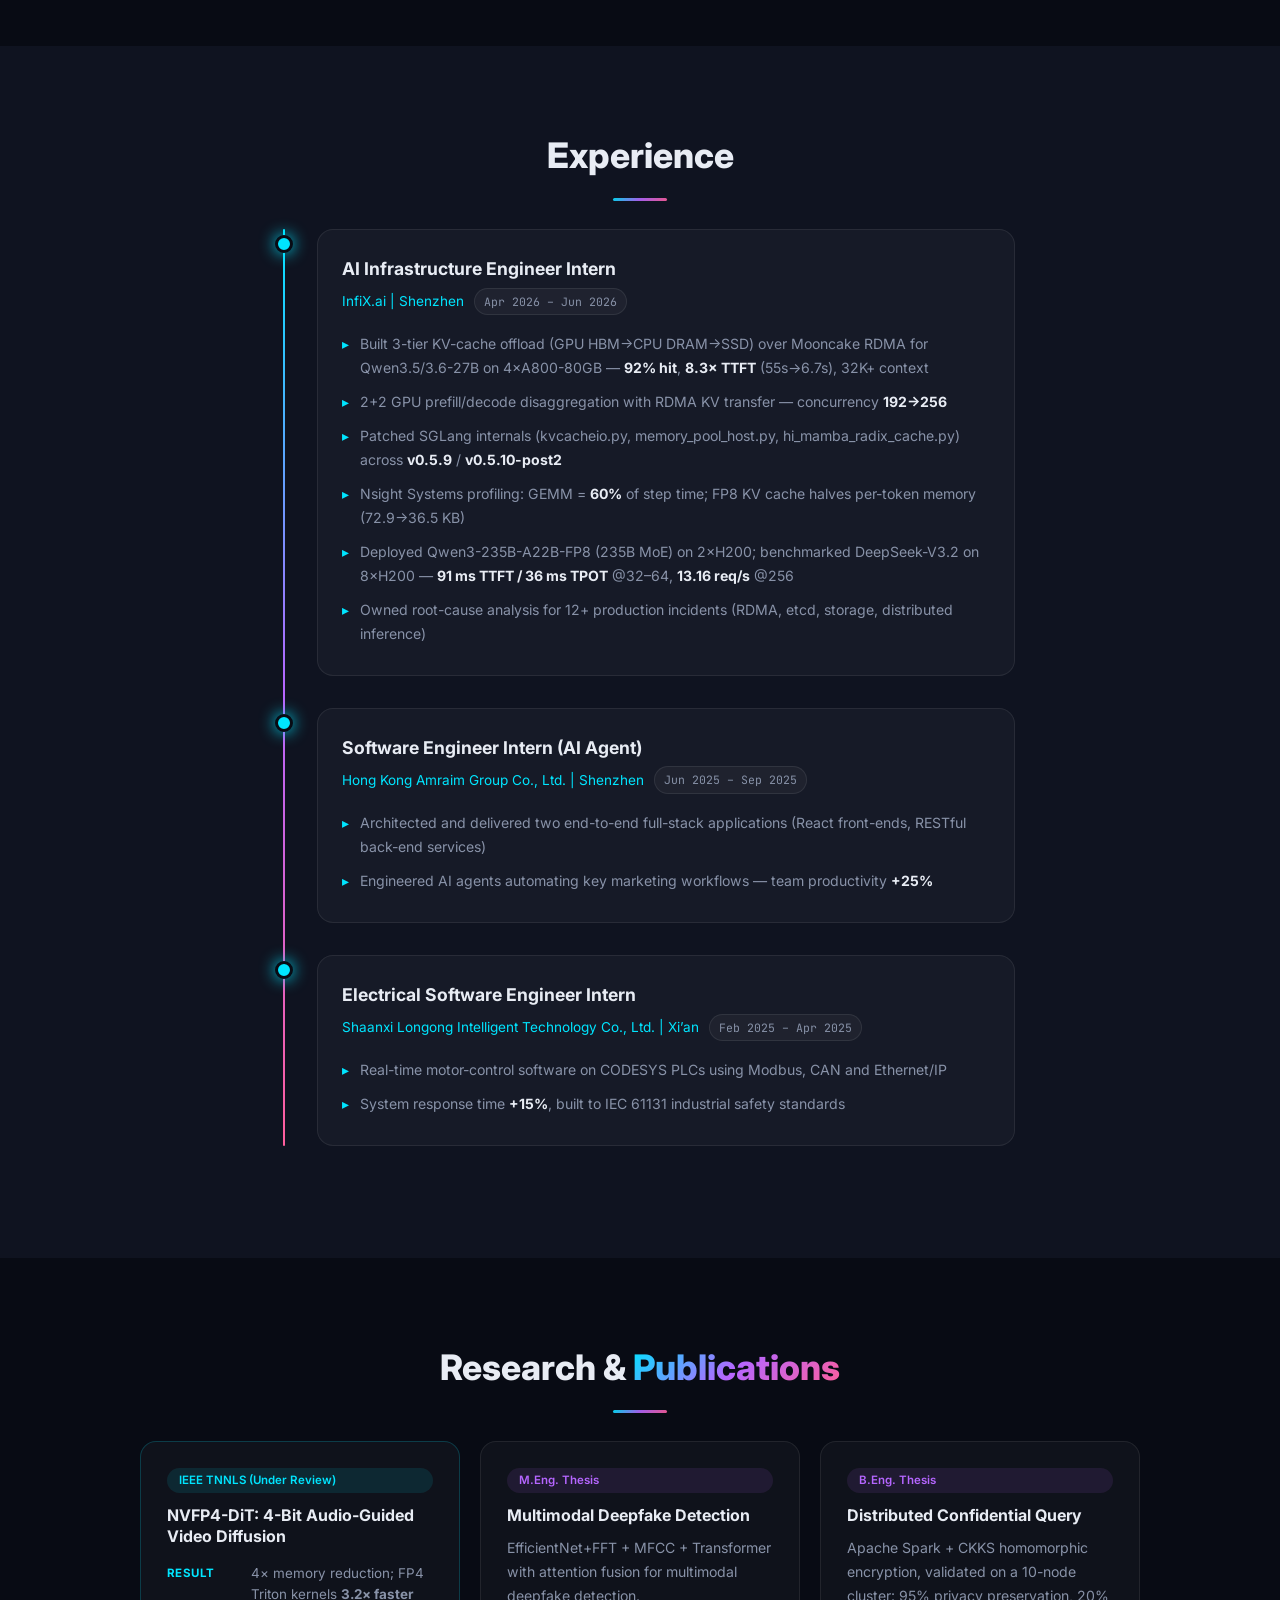
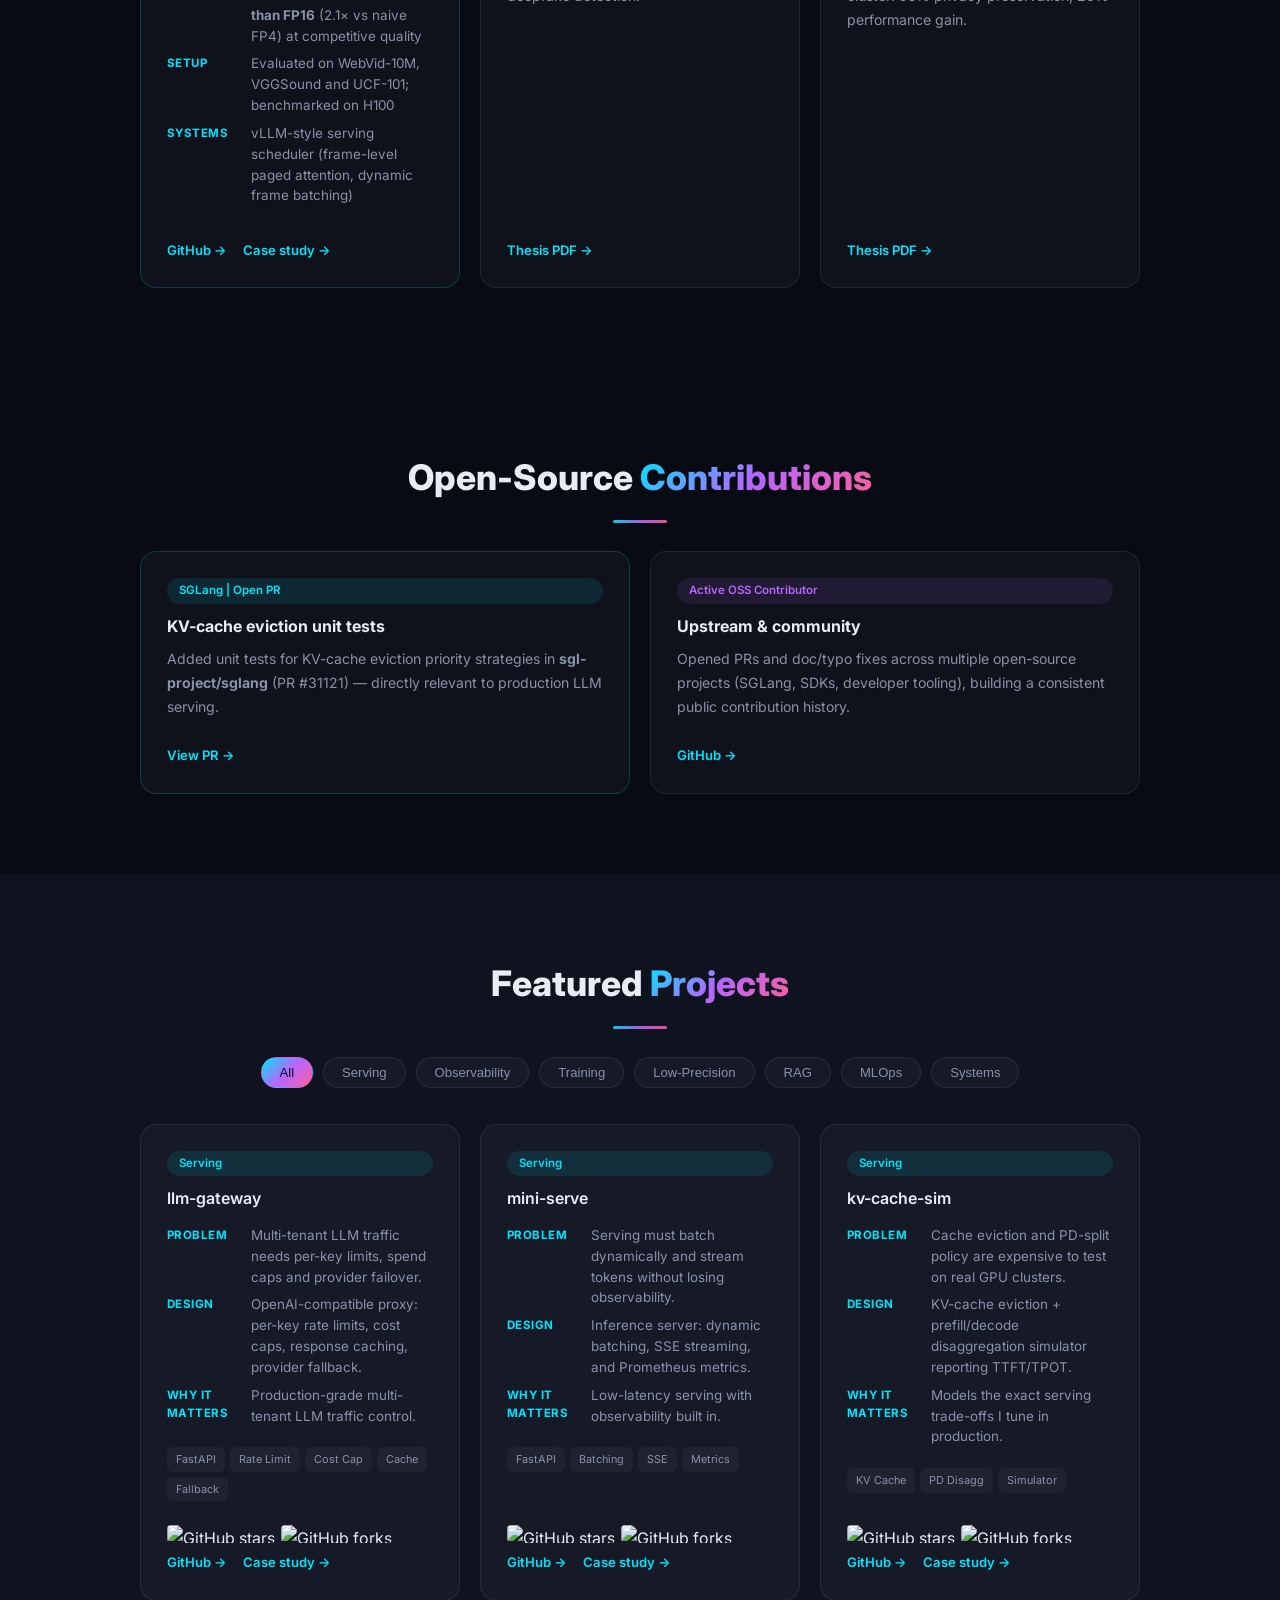
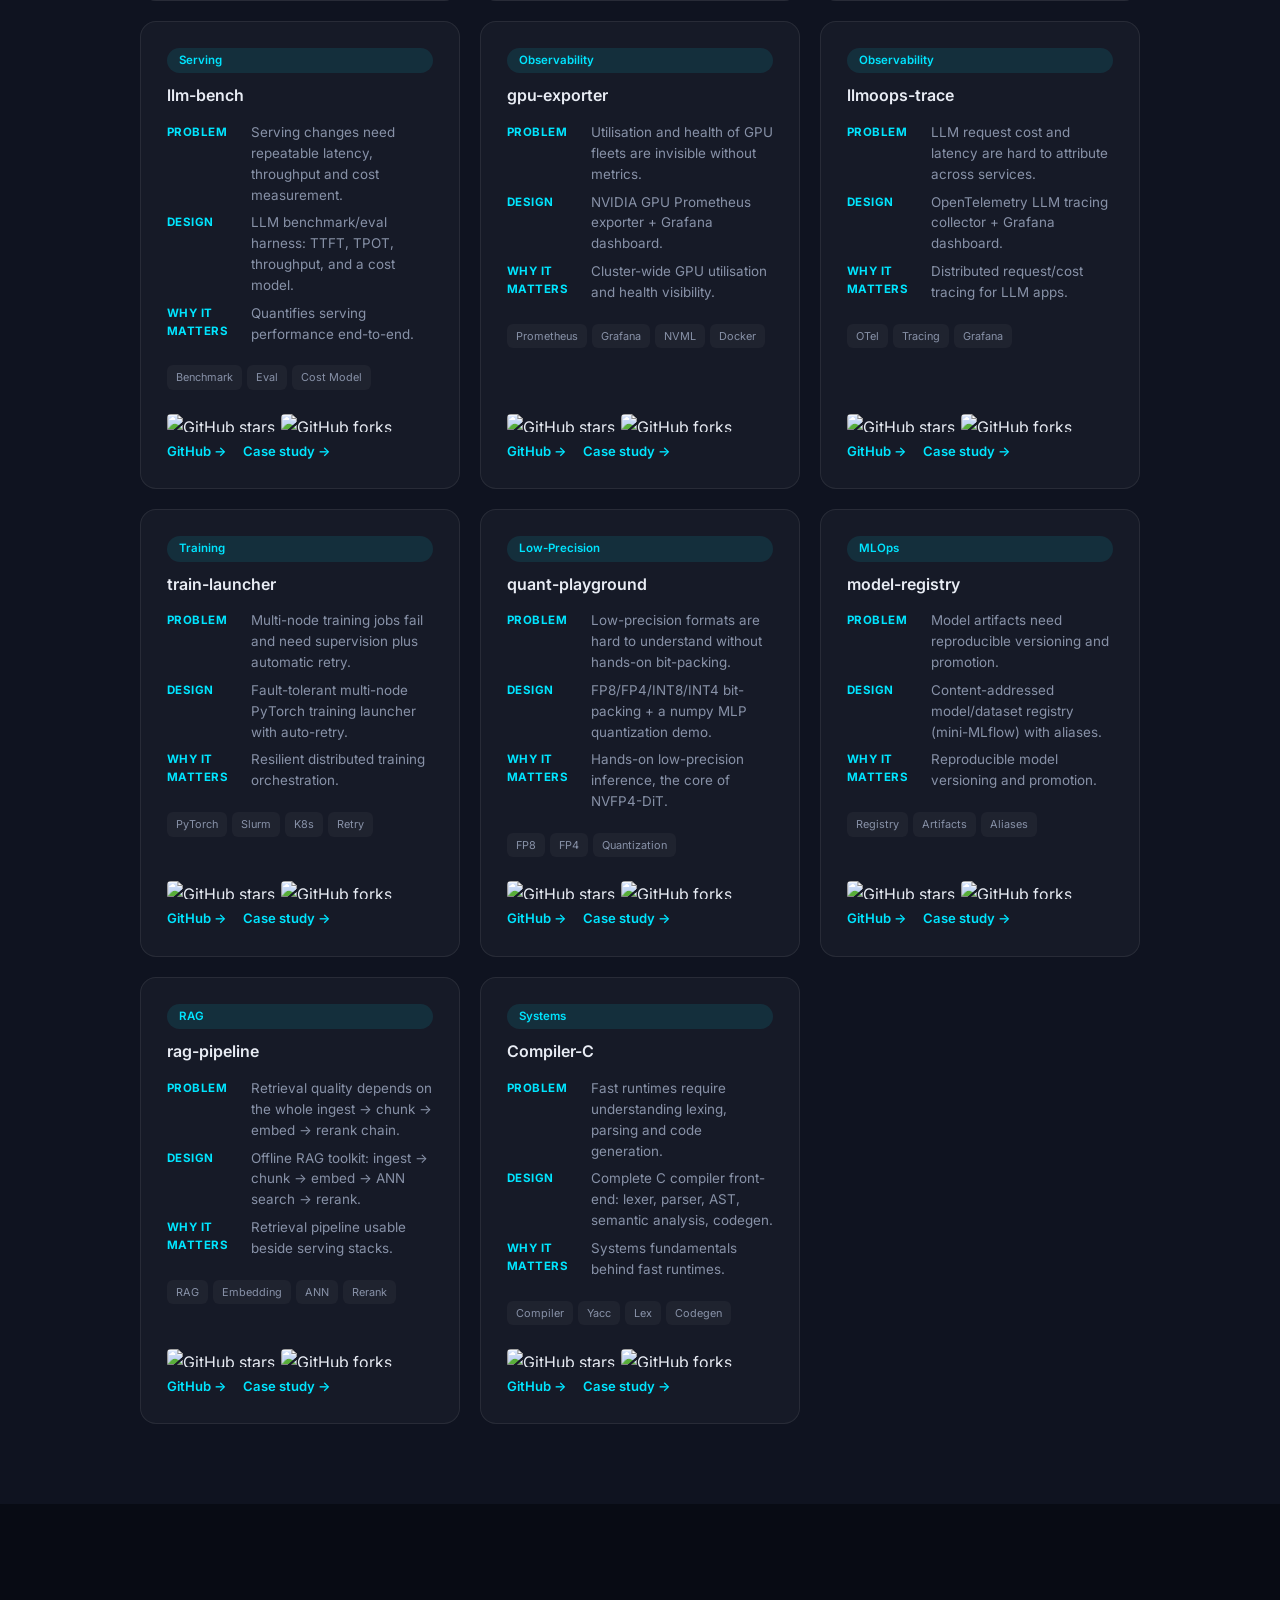
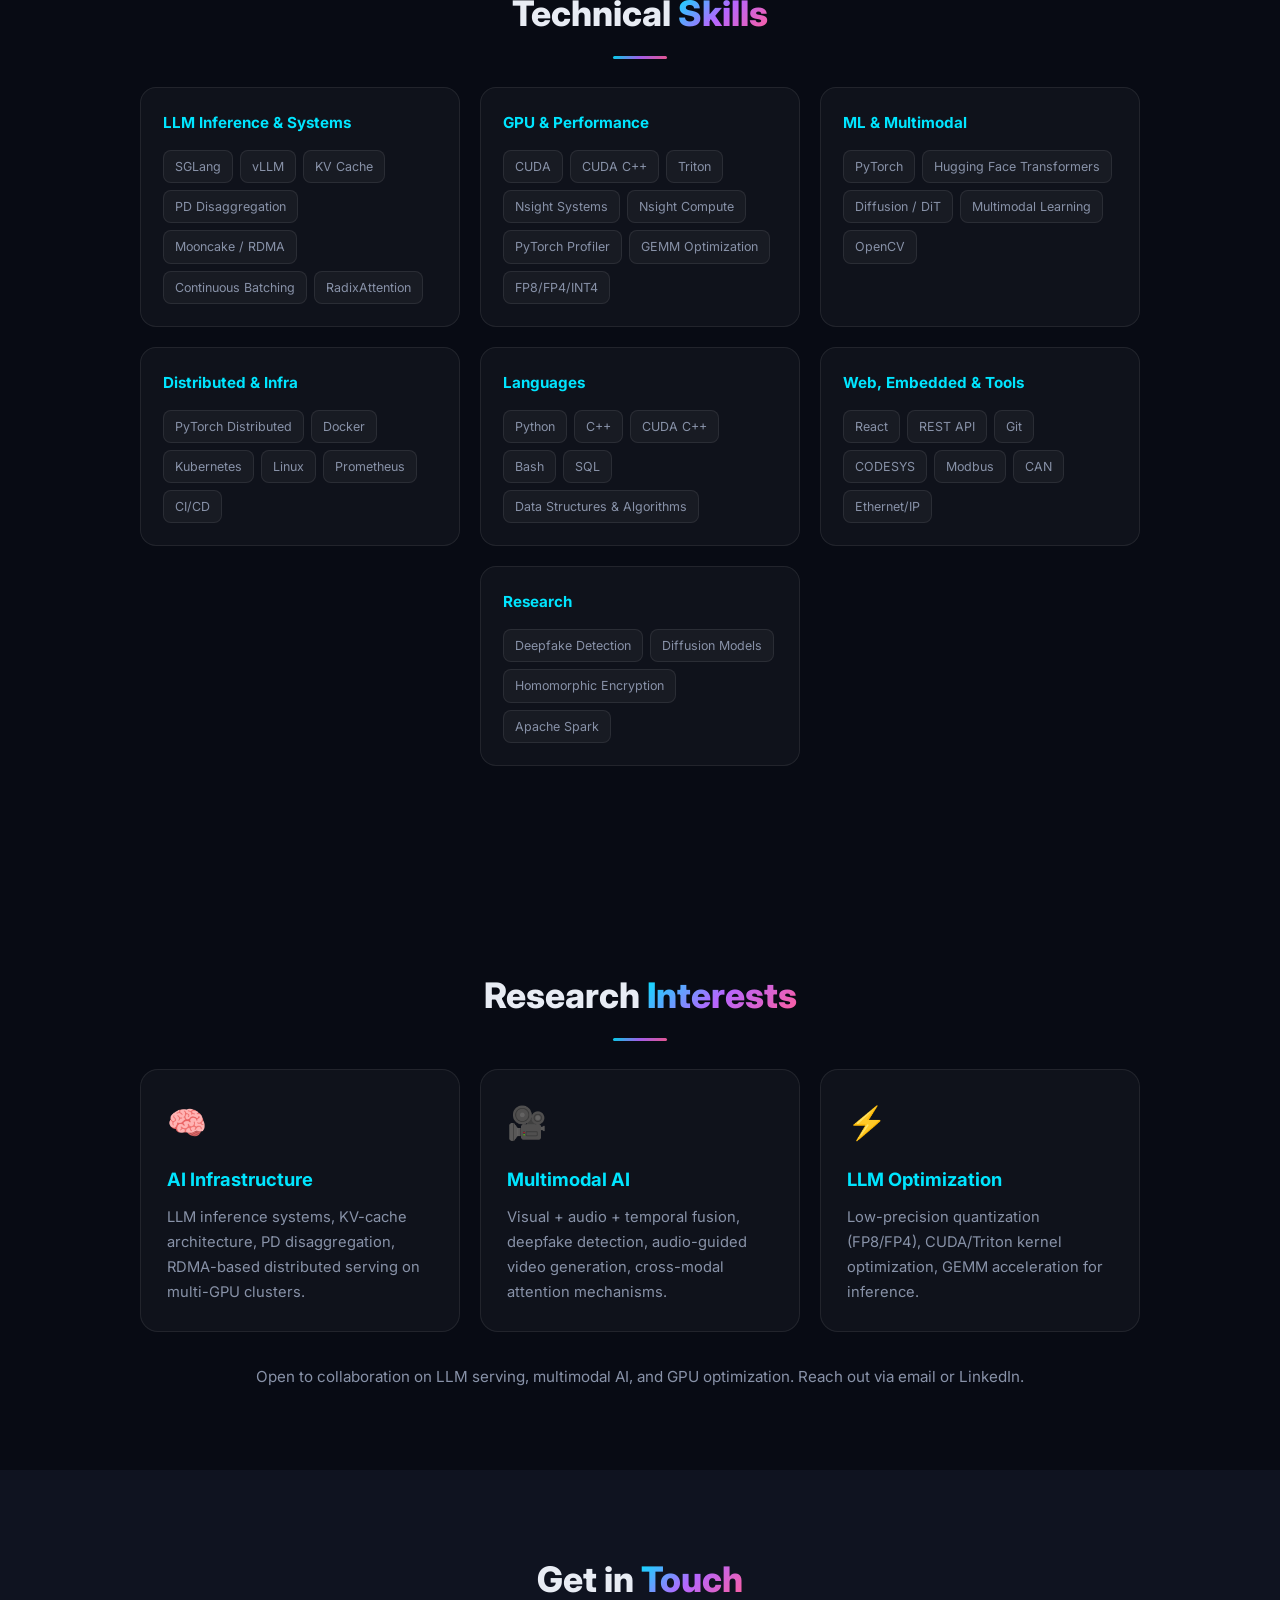
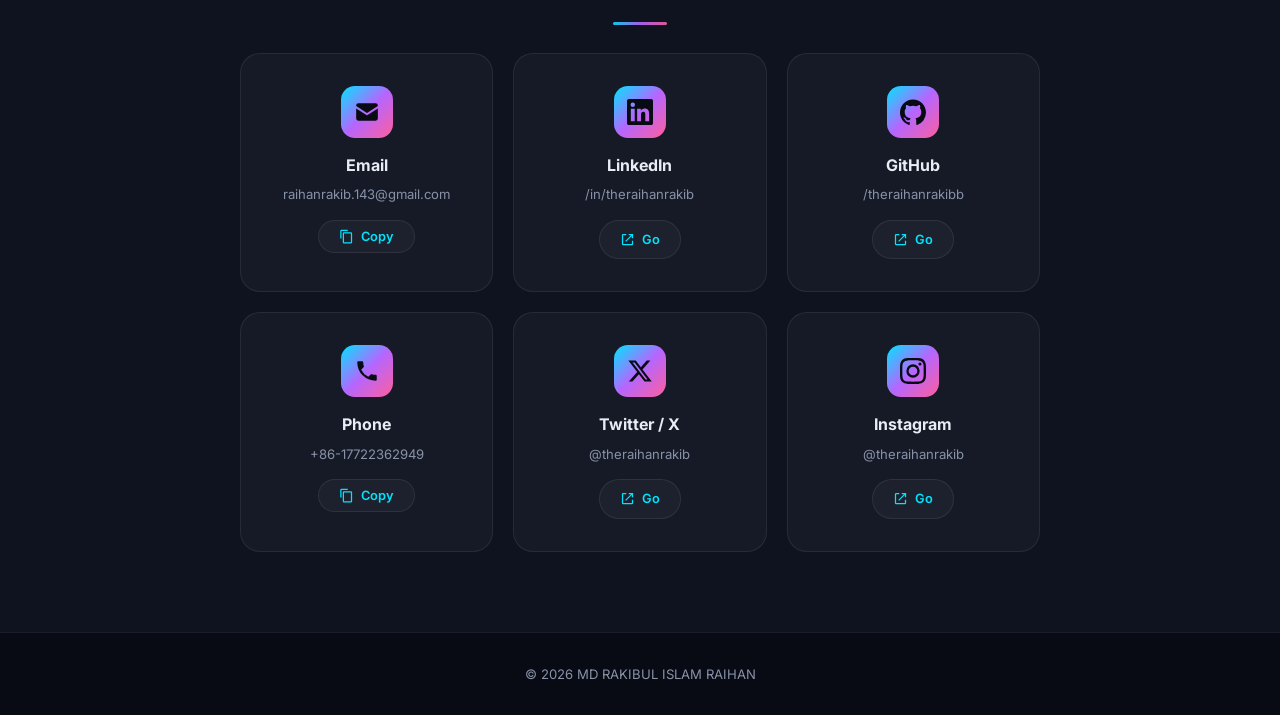
==== commit a8770762: "Education: add the same theme-aware NWPU wordmark (navy light / white dark) as the GitHub README, wi" ====
--- a/index.html
+++ b/index.html
@@ -204,6 +204,12 @@
 .edu-univ a{color:var(--accent);text-decoration:none}
 .edu-univ a:hover{opacity:.85}
 .edu-univ a::after{content:'\2197';font-size:.75em;margin-left:3px;opacity:.8}
+.edu-wordmark{display:block;max-width:300px;margin:0 auto 24px;transition:opacity .2s}
+.edu-wordmark:hover{opacity:.85}
+.edu-wordmark .wm{width:100%;height:auto;display:block}
+.edu-wordmark .wm-for-light{display:none}
+body.light .edu-wordmark .wm-for-dark{display:none}
+body.light .edu-wordmark .wm-for-light{display:block}
 .edu-tag{display:inline-block;margin-left:6px;padding:2px 8px;border-radius:50px;font-size:.68rem;font-weight:600;letter-spacing:.01em;color:var(--accent);background:rgba(0,229,255,.1);border:1px solid rgba(0,229,255,.25);vertical-align:middle}
 .honor-tags{display:grid;grid-template-columns:repeat(3,minmax(0,1fr));gap:12px;max-width:860px;margin:0 auto 22px}
 .honor-tag{padding:12px 14px;border-radius:14px;background:linear-gradient(135deg,rgba(0,229,255,.06),rgba(181,102,255,.06));border:1px solid var(--border);font-size:.82rem;text-align:center;transition:transform .3s,border-color .3s,background .3s}
@@ -435,6 +441,10 @@
 <section id="education">
   <div class="container">
     <h2 class="sec-title fade-in" data-i18n="edu.title">Education &amp; <span>Credentials</span></h2>
+    <a class="edu-wordmark fade-in" href="https://www.nwpu.edu.cn/" target="_blank" rel="noopener" title="Northwestern Polytechnical University (NWPU)" aria-label="Northwestern Polytechnical University (NWPU)">
+      <img class="wm wm-for-dark" src="assets/images/nwpu-logo-white.png" alt="Northwestern Polytechnical University (NWPU)" width="340" loading="lazy" decoding="async">
+      <img class="wm wm-for-light" src="assets/images/nwpu-logo-dark.png" alt="Northwestern Polytechnical University (NWPU)" width="340" loading="lazy" decoding="async">
+    </a>
     <div class="edu-grid">
       <div class="edu-card fade-in"><img class="edu-logo" src="assets/images/nwpu-seal.png" alt="Northwestern Polytechnical University seal" width="64" height="64" loading="lazy" decoding="async"><h4 data-i18n="edu.me.h">M.Eng. in Software Engineering</h4><p class="edu-school" data-i18n="edu.me.s">School of Software</p><p class="edu-univ" data-i18n="edu.me.p"><a href="https://www.nwpu.edu.cn/" target="_blank" rel="noopener">Northwestern Polytechnical University (NWPU)</a> <span class="edu-tag">985/211</span></p><p class="edu-date" data-i18n="edu.me.d">Sep 2024 &#8211; Jul 2027 | GPA 88/100 (Top 1%)</p><a href="https://github.com/theraihanrakibb/M.Eng-Thesis-Multimodal-Deepfake-Audio-Visual-Temporal-Framework" target="_blank" rel="noopener" class="edu-link" data-i18n="edu.me.link">Thesis PDF &#8594;</a></div>
       <div class="edu-card fade-in"><img class="edu-logo" src="assets/images/nwpu-seal.png" alt="Northwestern Polytechnical University seal" width="64" height="64" loading="lazy" decoding="async"><h4 data-i18n="edu.be.h">B.Eng. in Computer Science &amp; Technology</h4><p class="edu-school" data-i18n="edu.be.s">School of Computer Science</p><p class="edu-univ" data-i18n="edu.be.p"><a href="https://www.nwpu.edu.cn/" target="_blank" rel="noopener">Northwestern Polytechnical University (NWPU)</a> <span class="edu-tag">985/211</span></p><p class="edu-date" data-i18n="edu.be.d">Sep 2020 &#8211; Jul 2024 | GPA 85/100 (Top 1%)</p><a href="https://github.com/theraihanrakibb/B.Eng-Thesis-Design-and-Implementation-of-a-Distributed-Confidential-Query-Protocol-for-Spark" target="_blank" rel="noopener" class="edu-link" data-i18n="edu.be.link">Thesis PDF &#8594;</a></div>
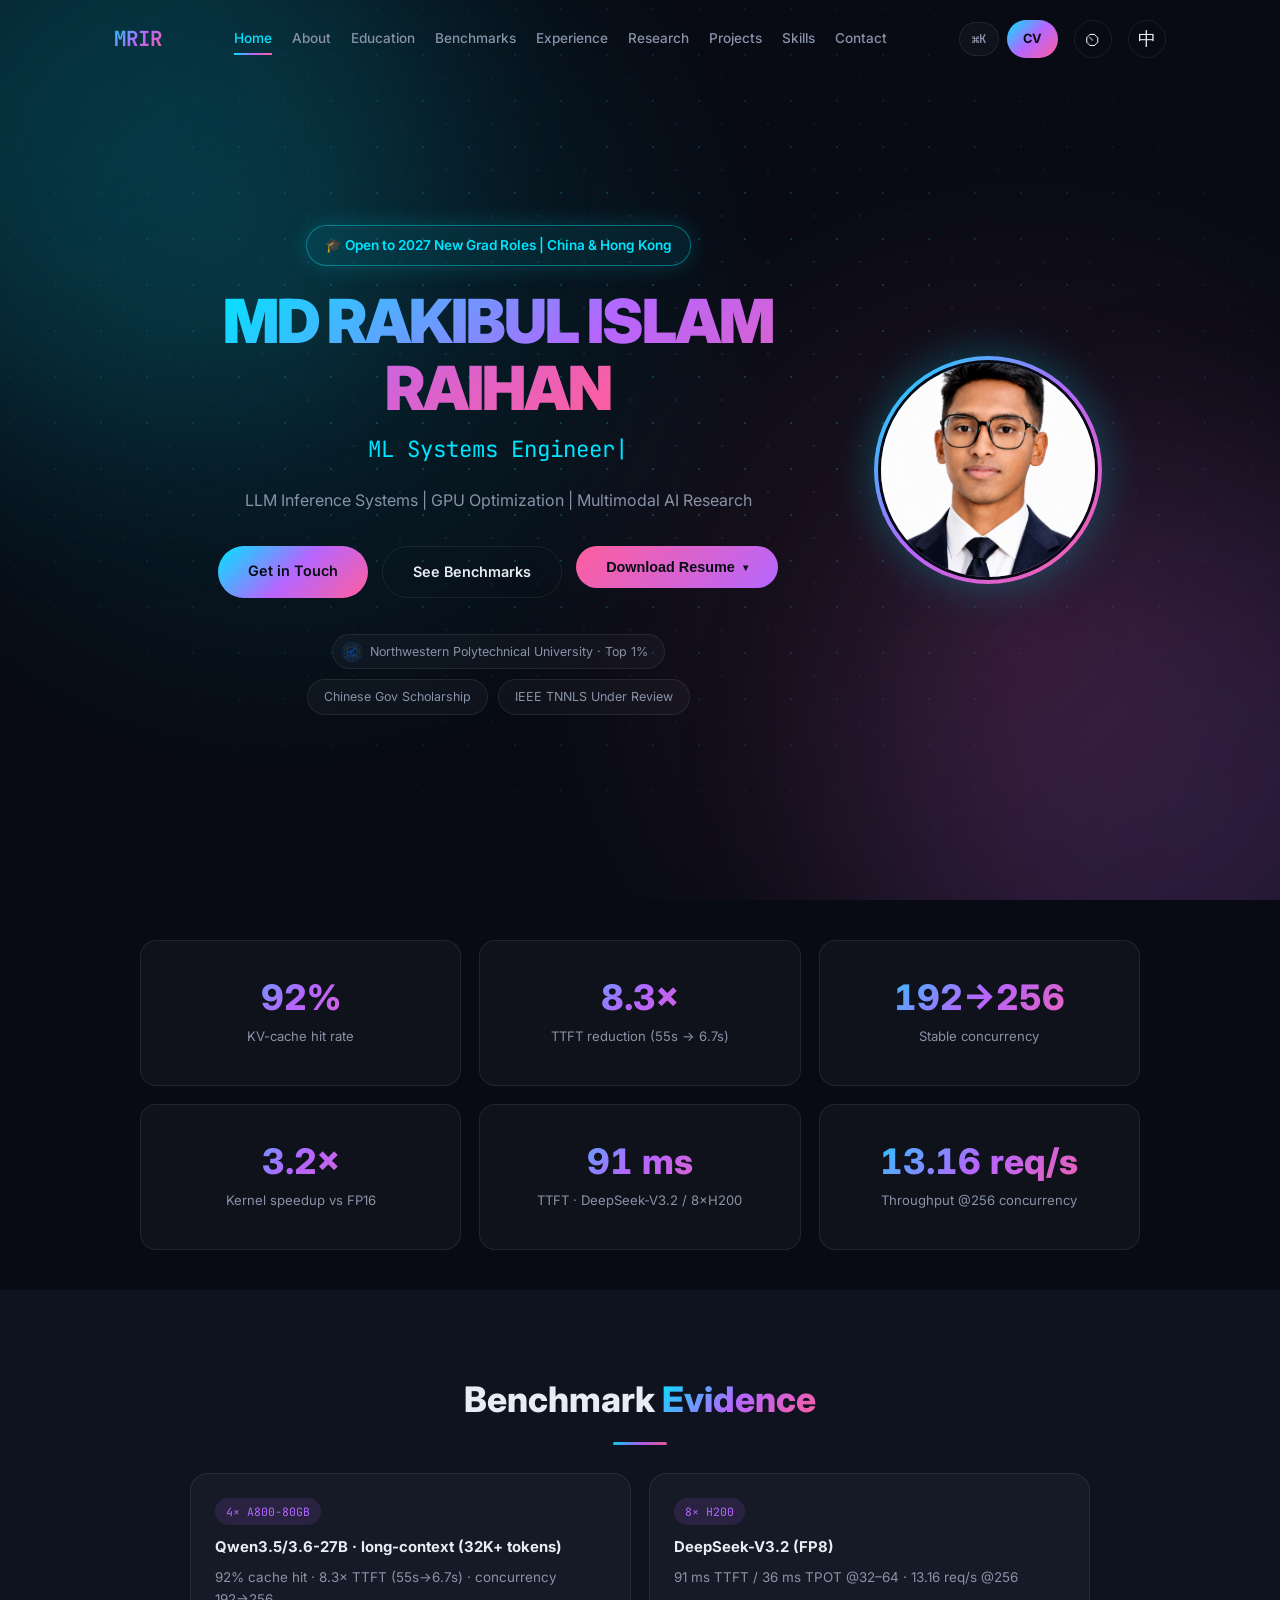
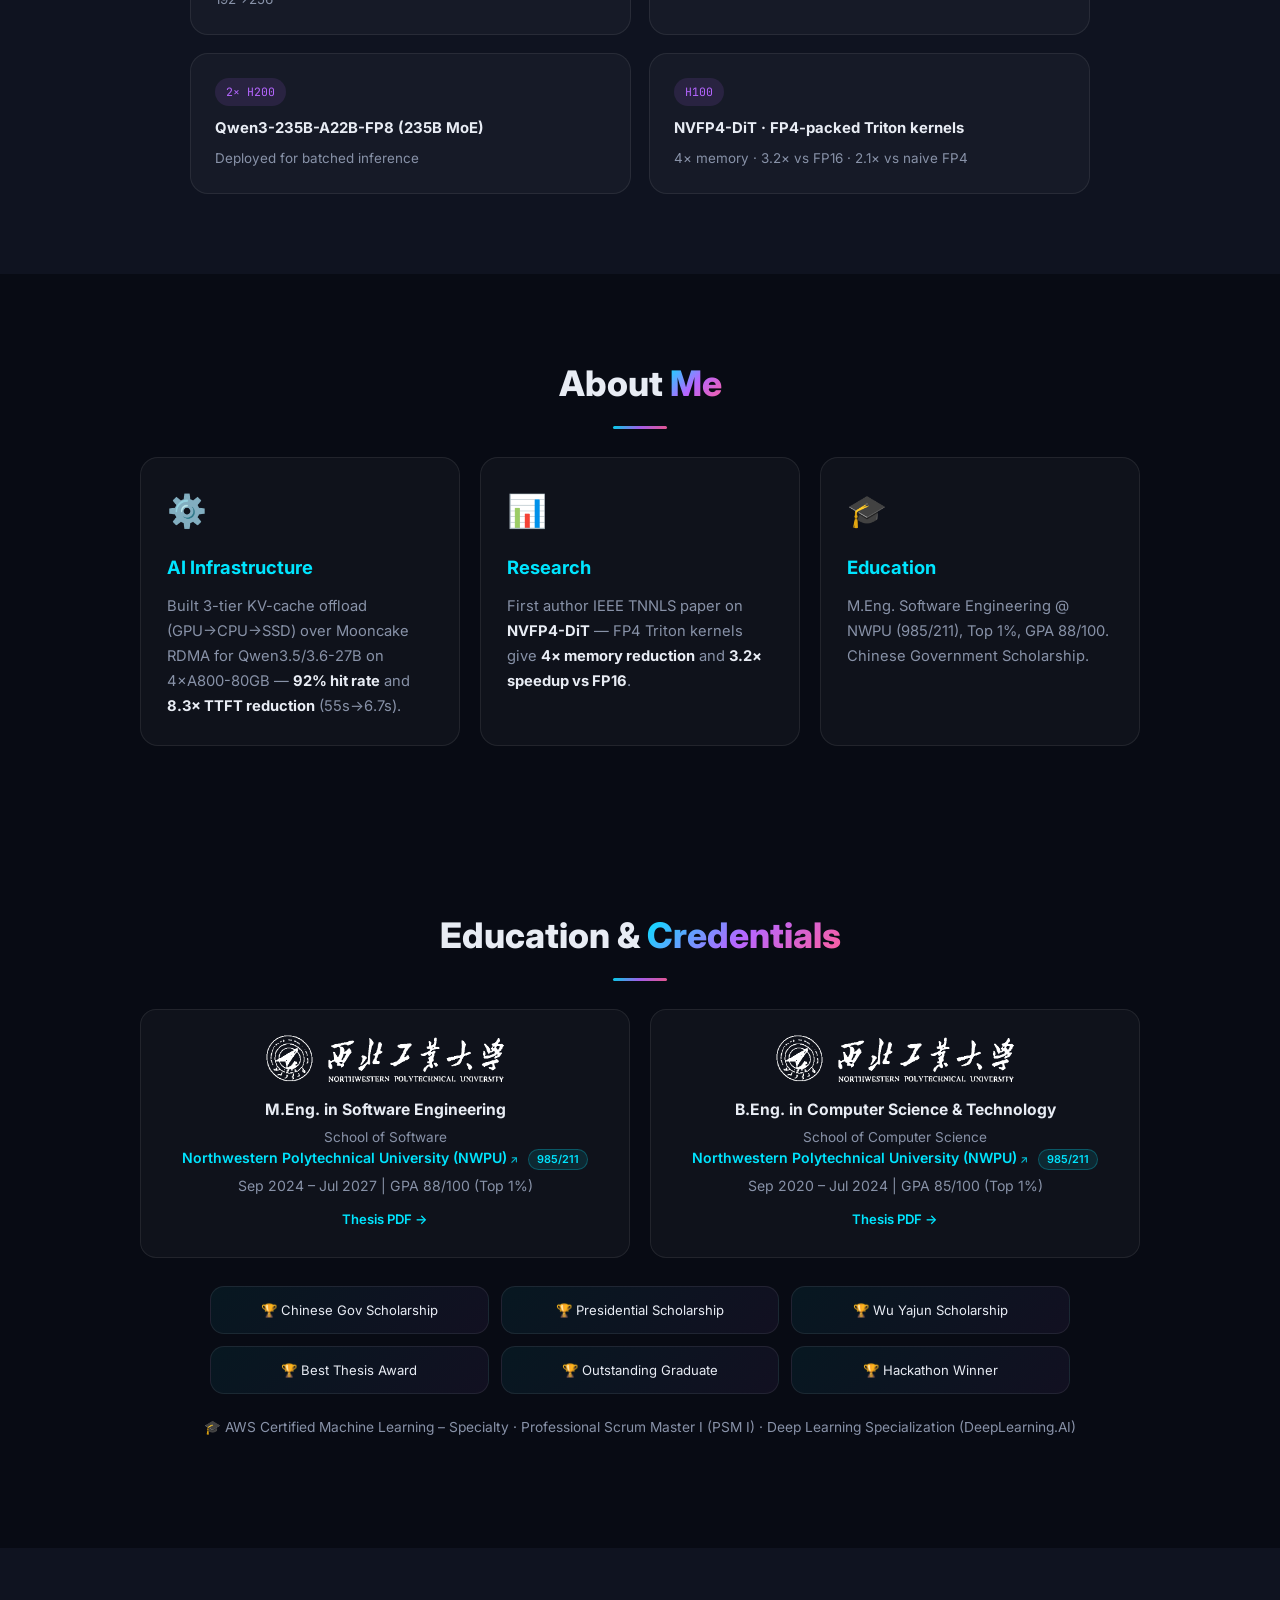
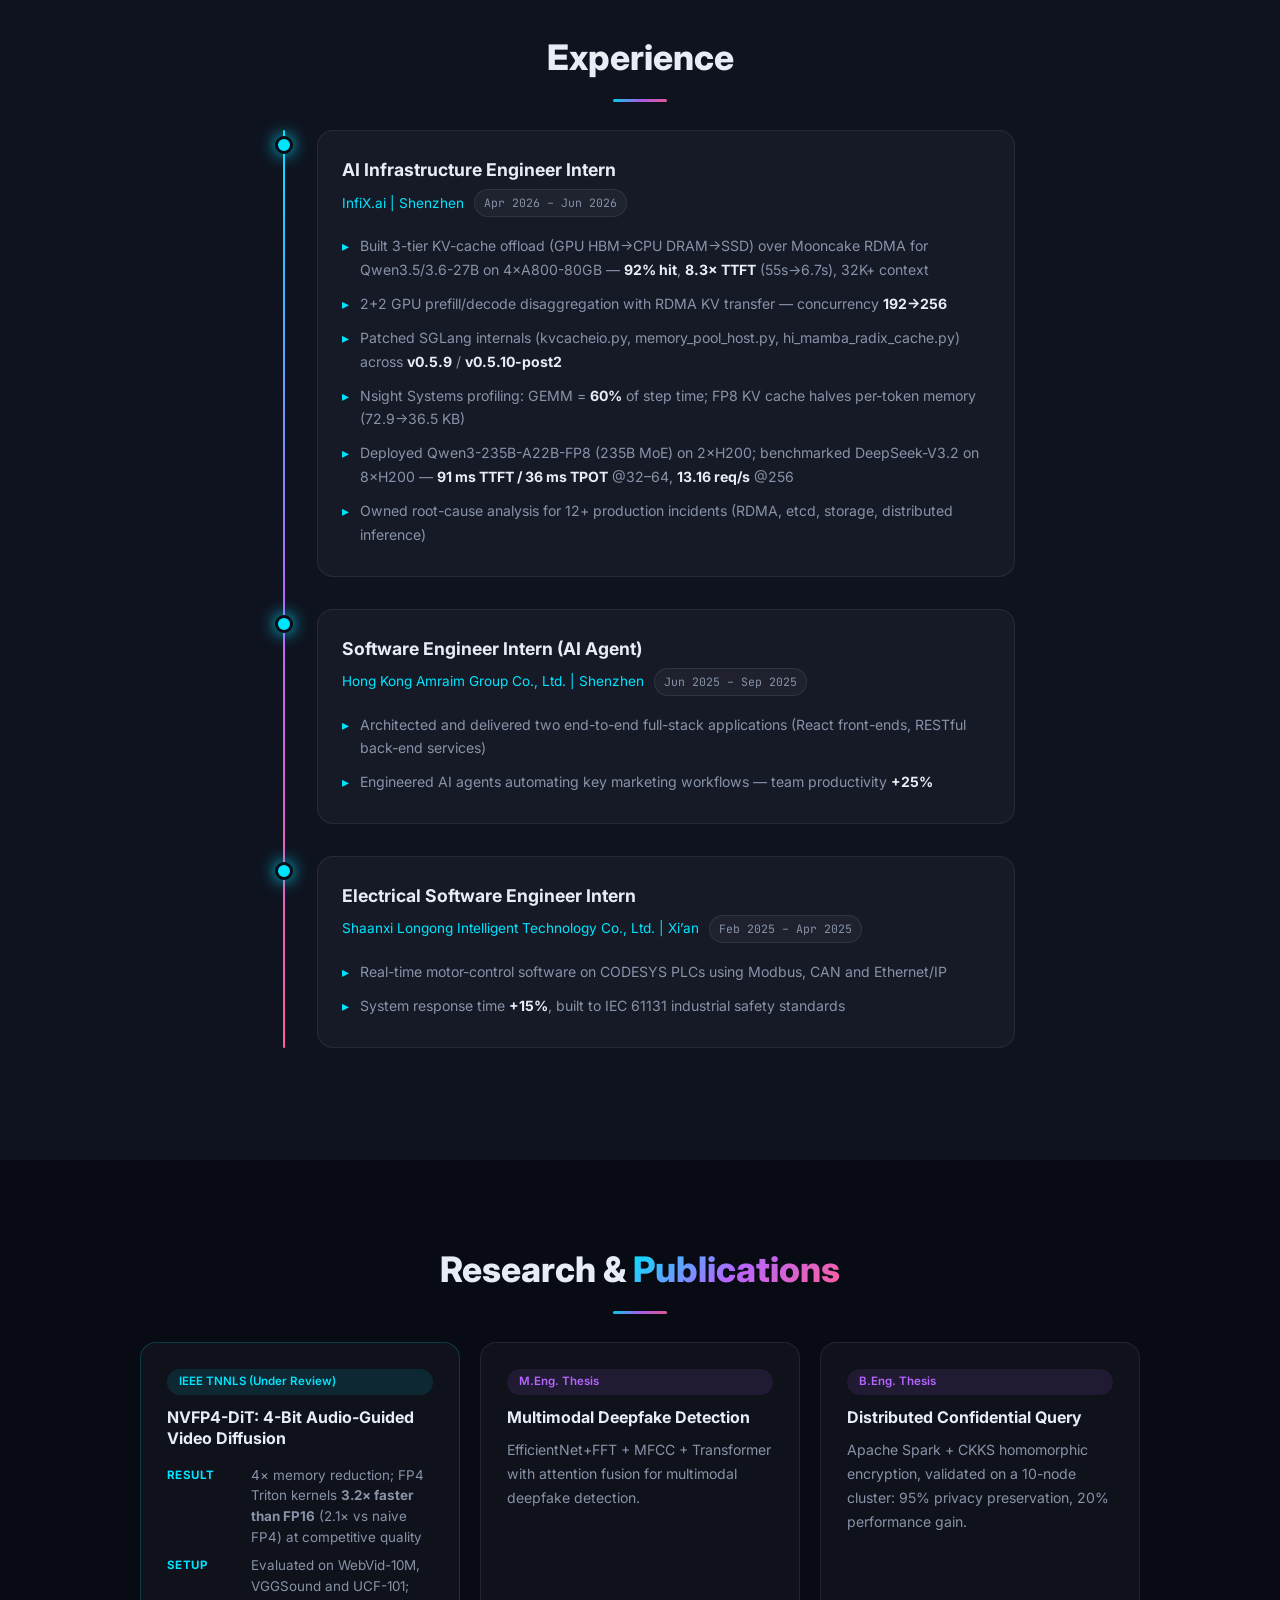
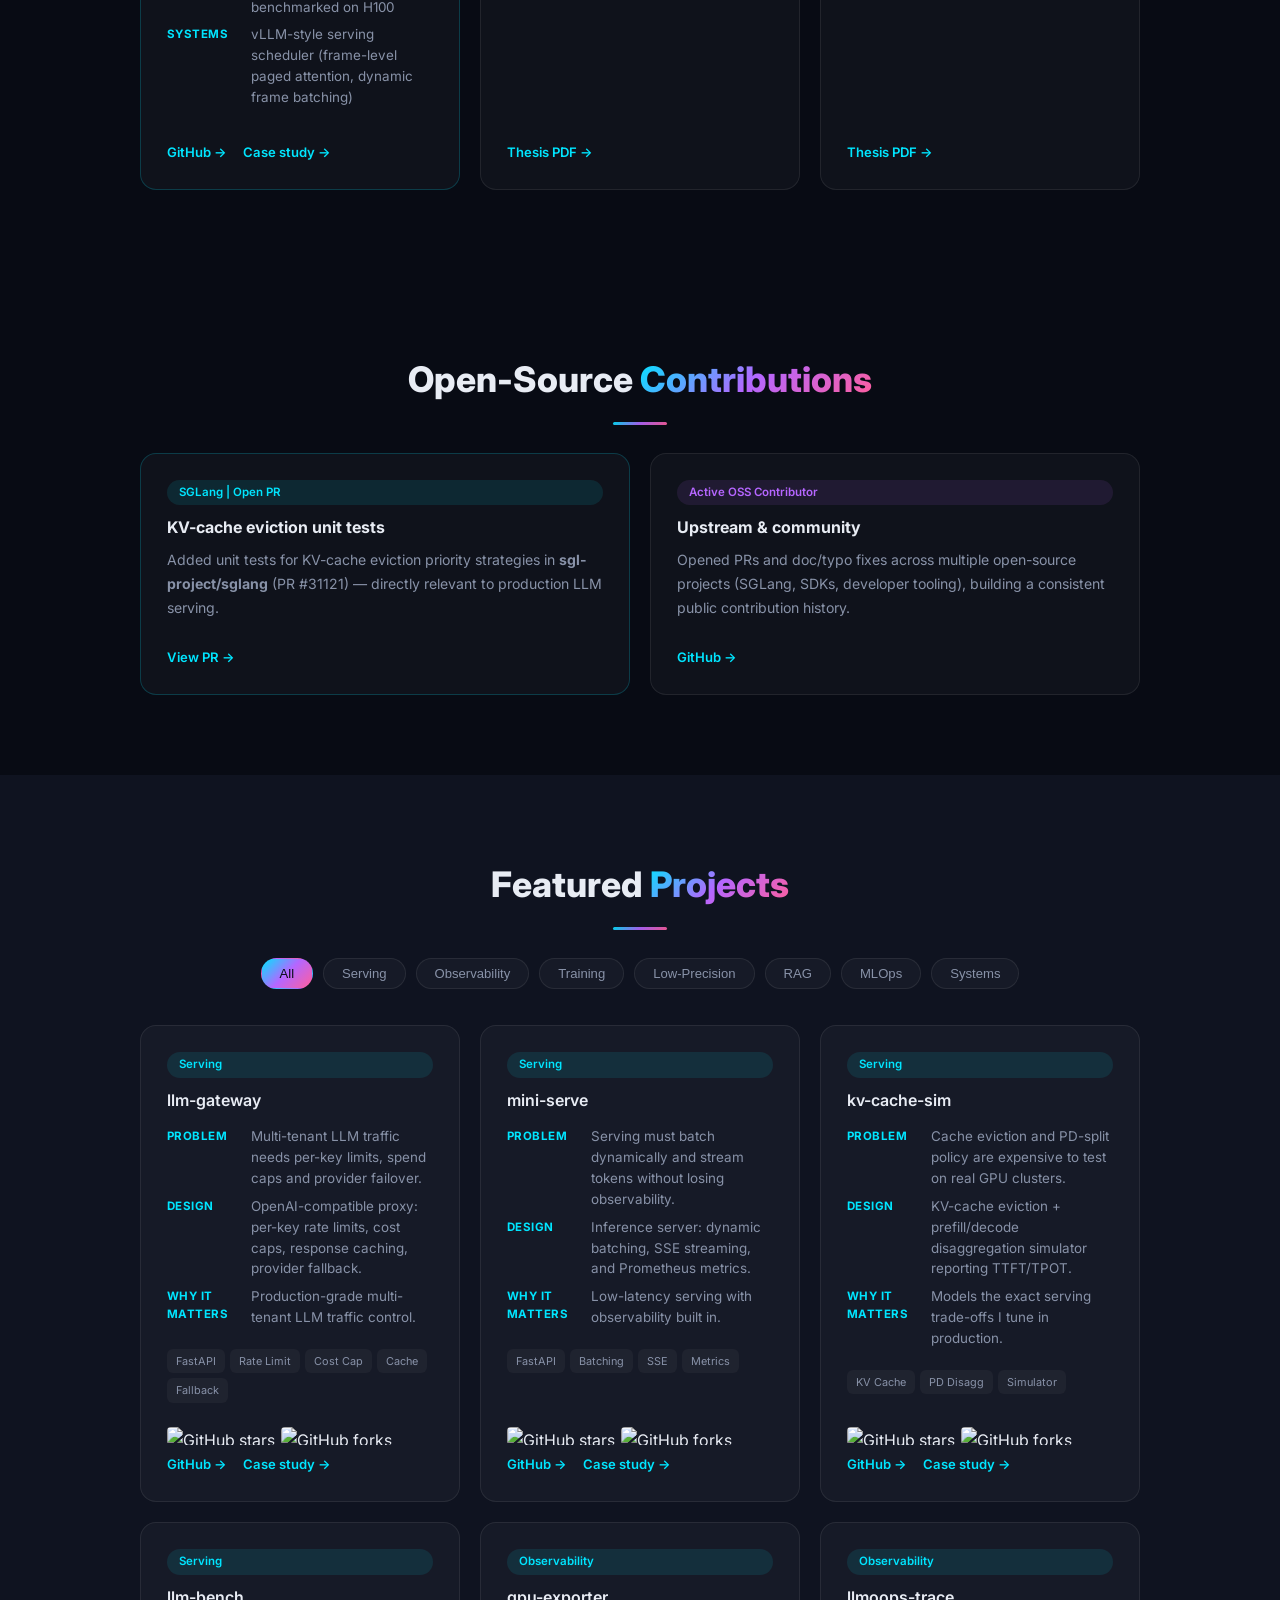
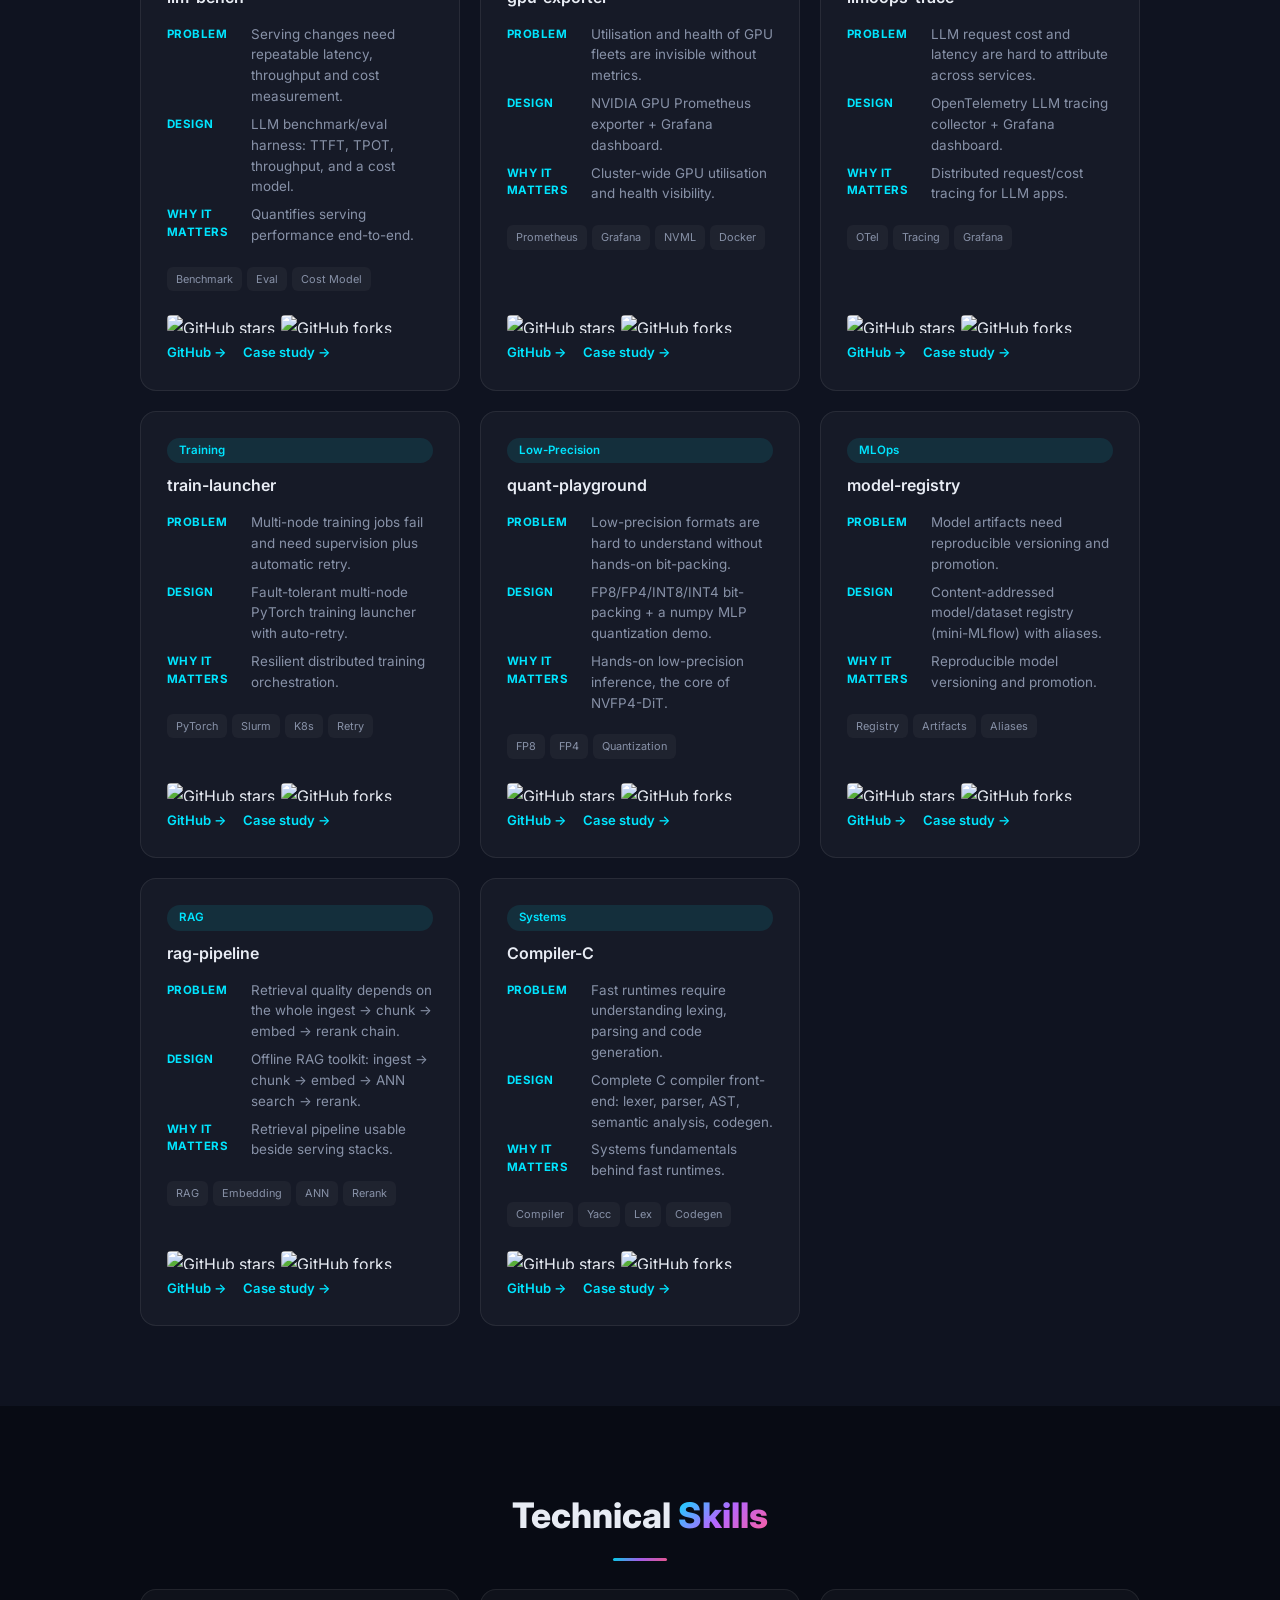
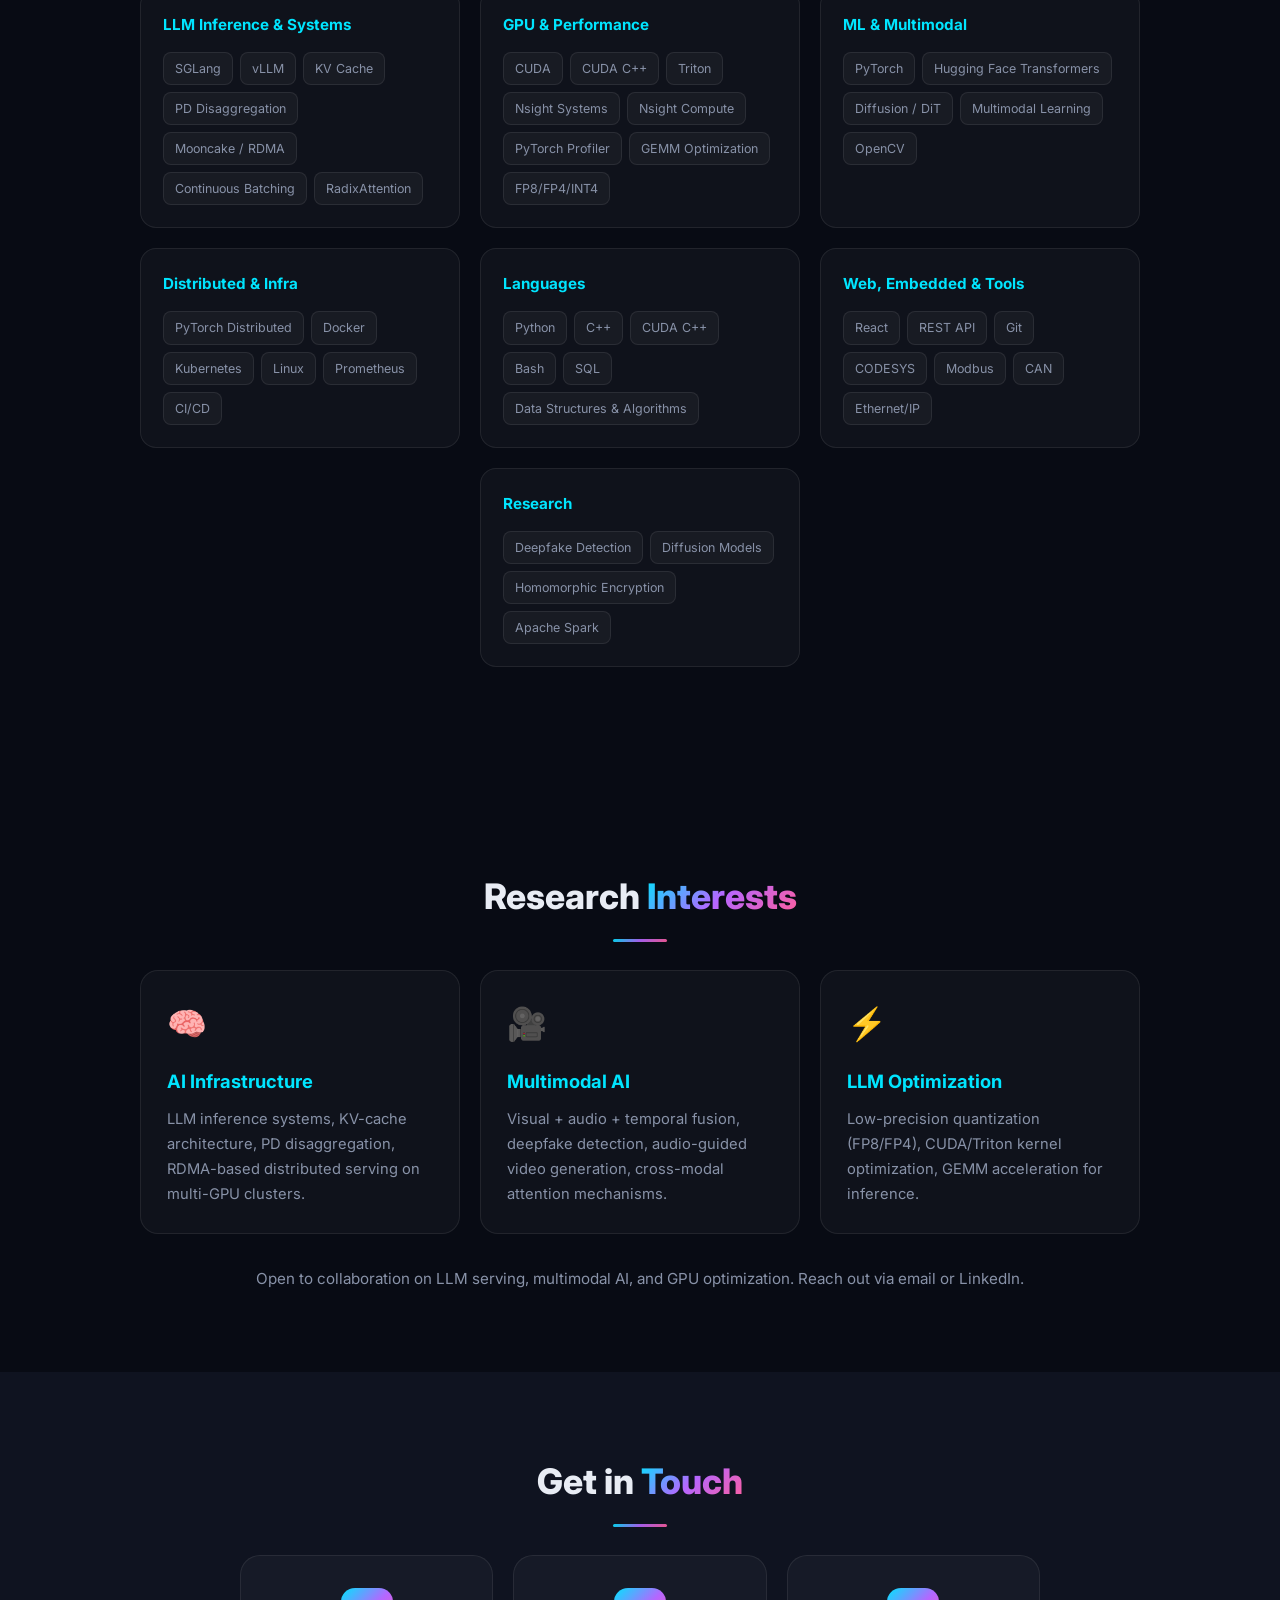
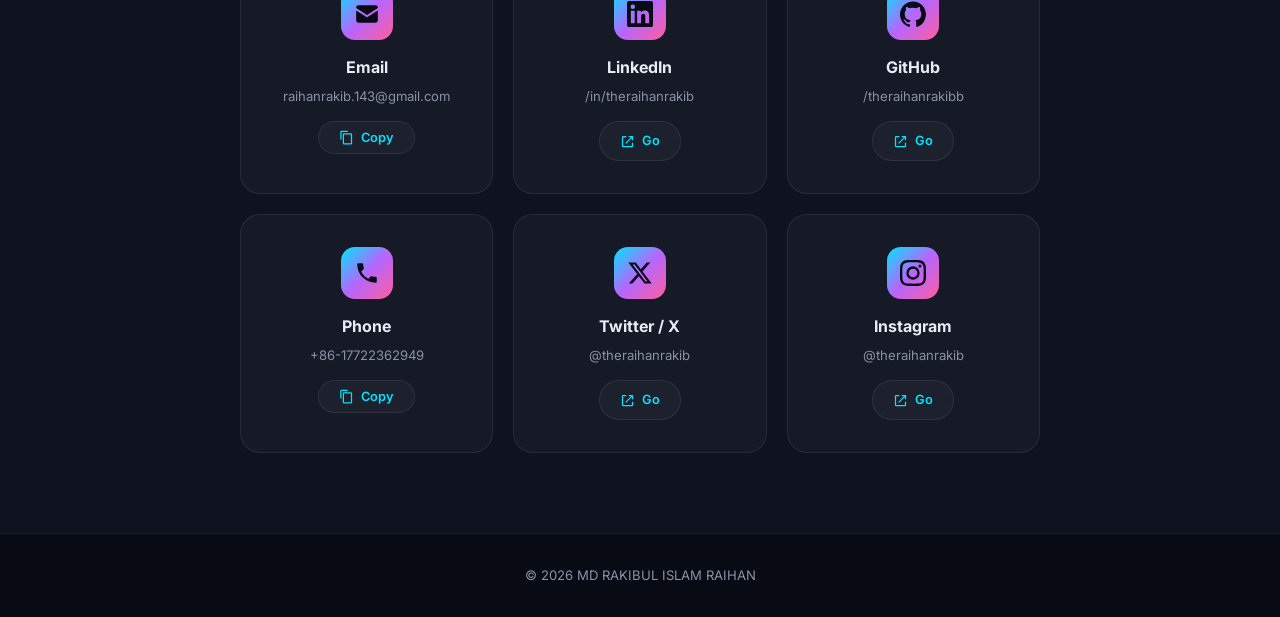
==== commit 5c4881af: "Education: put the theme-aware NWPU wordmark inside the M.Eng and B.Eng cards (replacing the small s" ====
--- a/index.html
+++ b/index.html
@@ -197,19 +197,17 @@
 .edu-card p{color:var(--muted);font-size:.88rem}
 .edu-date{color:var(--accent);font-size:.82rem}
 .edu-link{display:inline-block;margin-top:10px;font-size:.82rem;font-weight:600;color:var(--accent)}
-.edu-logo{display:block;width:64px;height:64px;object-fit:contain;margin:0 auto 12px;transition:transform .45s ease}
-.edu-card:hover .edu-logo{transform:scale(1.08) rotate(-4deg)}
+.edu-logo{display:block;width:100%;max-width:240px;margin:0 auto 14px;transition:transform .45s ease}
+.edu-card:hover .edu-logo{transform:scale(1.04)}
+.edu-logo .wm{width:100%;height:auto;display:block}
+.edu-logo .wm-for-light{display:none}
+body.light .edu-logo .wm-for-dark{display:none}
+body.light .edu-logo .wm-for-light{display:block}
 .edu-card .edu-school{color:var(--muted);font-size:.85rem;margin-bottom:2px;line-height:1.35}
 .edu-card .edu-univ{font-size:.88rem;font-weight:600;color:var(--text);margin-bottom:4px;line-height:1.45}
 .edu-univ a{color:var(--accent);text-decoration:none}
 .edu-univ a:hover{opacity:.85}
 .edu-univ a::after{content:'\2197';font-size:.75em;margin-left:3px;opacity:.8}
-.edu-wordmark{display:block;max-width:300px;margin:0 auto 24px;transition:opacity .2s}
-.edu-wordmark:hover{opacity:.85}
-.edu-wordmark .wm{width:100%;height:auto;display:block}
-.edu-wordmark .wm-for-light{display:none}
-body.light .edu-wordmark .wm-for-dark{display:none}
-body.light .edu-wordmark .wm-for-light{display:block}
 .edu-tag{display:inline-block;margin-left:6px;padding:2px 8px;border-radius:50px;font-size:.68rem;font-weight:600;letter-spacing:.01em;color:var(--accent);background:rgba(0,229,255,.1);border:1px solid rgba(0,229,255,.25);vertical-align:middle}
 .honor-tags{display:grid;grid-template-columns:repeat(3,minmax(0,1fr));gap:12px;max-width:860px;margin:0 auto 22px}
 .honor-tag{padding:12px 14px;border-radius:14px;background:linear-gradient(135deg,rgba(0,229,255,.06),rgba(181,102,255,.06));border:1px solid var(--border);font-size:.82rem;text-align:center;transition:transform .3s,border-color .3s,background .3s}
@@ -441,13 +439,9 @@
 <section id="education">
   <div class="container">
     <h2 class="sec-title fade-in" data-i18n="edu.title">Education &amp; <span>Credentials</span></h2>
-    <a class="edu-wordmark fade-in" href="https://www.nwpu.edu.cn/" target="_blank" rel="noopener" title="Northwestern Polytechnical University (NWPU)" aria-label="Northwestern Polytechnical University (NWPU)">
-      <img class="wm wm-for-dark" src="assets/images/nwpu-logo-white.png" alt="Northwestern Polytechnical University (NWPU)" width="340" loading="lazy" decoding="async">
-      <img class="wm wm-for-light" src="assets/images/nwpu-logo-dark.png" alt="Northwestern Polytechnical University (NWPU)" width="340" loading="lazy" decoding="async">
-    </a>
     <div class="edu-grid">
-      <div class="edu-card fade-in"><img class="edu-logo" src="assets/images/nwpu-seal.png" alt="Northwestern Polytechnical University seal" width="64" height="64" loading="lazy" decoding="async"><h4 data-i18n="edu.me.h">M.Eng. in Software Engineering</h4><p class="edu-school" data-i18n="edu.me.s">School of Software</p><p class="edu-univ" data-i18n="edu.me.p"><a href="https://www.nwpu.edu.cn/" target="_blank" rel="noopener">Northwestern Polytechnical University (NWPU)</a> <span class="edu-tag">985/211</span></p><p class="edu-date" data-i18n="edu.me.d">Sep 2024 &#8211; Jul 2027 | GPA 88/100 (Top 1%)</p><a href="https://github.com/theraihanrakibb/M.Eng-Thesis-Multimodal-Deepfake-Audio-Visual-Temporal-Framework" target="_blank" rel="noopener" class="edu-link" data-i18n="edu.me.link">Thesis PDF &#8594;</a></div>
-      <div class="edu-card fade-in"><img class="edu-logo" src="assets/images/nwpu-seal.png" alt="Northwestern Polytechnical University seal" width="64" height="64" loading="lazy" decoding="async"><h4 data-i18n="edu.be.h">B.Eng. in Computer Science &amp; Technology</h4><p class="edu-school" data-i18n="edu.be.s">School of Computer Science</p><p class="edu-univ" data-i18n="edu.be.p"><a href="https://www.nwpu.edu.cn/" target="_blank" rel="noopener">Northwestern Polytechnical University (NWPU)</a> <span class="edu-tag">985/211</span></p><p class="edu-date" data-i18n="edu.be.d">Sep 2020 &#8211; Jul 2024 | GPA 85/100 (Top 1%)</p><a href="https://github.com/theraihanrakibb/B.Eng-Thesis-Design-and-Implementation-of-a-Distributed-Confidential-Query-Protocol-for-Spark" target="_blank" rel="noopener" class="edu-link" data-i18n="edu.be.link">Thesis PDF &#8594;</a></div>
+      <div class="edu-card fade-in"><span class="edu-logo"><img class="wm wm-for-dark" src="assets/images/nwpu-logo-white.png" alt="Northwestern Polytechnical University (NWPU)" width="240" height="50" loading="lazy" decoding="async"><img class="wm wm-for-light" src="assets/images/nwpu-logo-dark.png" alt="Northwestern Polytechnical University (NWPU)" width="240" height="50" loading="lazy" decoding="async"></span><h4 data-i18n="edu.me.h">M.Eng. in Software Engineering</h4><p class="edu-school" data-i18n="edu.me.s">School of Software</p><p class="edu-univ" data-i18n="edu.me.p"><a href="https://www.nwpu.edu.cn/" target="_blank" rel="noopener">Northwestern Polytechnical University (NWPU)</a> <span class="edu-tag">985/211</span></p><p class="edu-date" data-i18n="edu.me.d">Sep 2024 &#8211; Jul 2027 | GPA 88/100 (Top 1%)</p><a href="https://github.com/theraihanrakibb/M.Eng-Thesis-Multimodal-Deepfake-Audio-Visual-Temporal-Framework" target="_blank" rel="noopener" class="edu-link" data-i18n="edu.me.link">Thesis PDF &#8594;</a></div>
+      <div class="edu-card fade-in"><span class="edu-logo"><img class="wm wm-for-dark" src="assets/images/nwpu-logo-white.png" alt="Northwestern Polytechnical University (NWPU)" width="240" height="50" loading="lazy" decoding="async"><img class="wm wm-for-light" src="assets/images/nwpu-logo-dark.png" alt="Northwestern Polytechnical University (NWPU)" width="240" height="50" loading="lazy" decoding="async"></span><h4 data-i18n="edu.be.h">B.Eng. in Computer Science &amp; Technology</h4><p class="edu-school" data-i18n="edu.be.s">School of Computer Science</p><p class="edu-univ" data-i18n="edu.be.p"><a href="https://www.nwpu.edu.cn/" target="_blank" rel="noopener">Northwestern Polytechnical University (NWPU)</a> <span class="edu-tag">985/211</span></p><p class="edu-date" data-i18n="edu.be.d">Sep 2020 &#8211; Jul 2024 | GPA 85/100 (Top 1%)</p><a href="https://github.com/theraihanrakibb/B.Eng-Thesis-Design-and-Implementation-of-a-Distributed-Confidential-Query-Protocol-for-Spark" target="_blank" rel="noopener" class="edu-link" data-i18n="edu.be.link">Thesis PDF &#8594;</a></div>
     </div>
     <div class="honor-tags fade-in">
       <span class="honor-tag" data-i18n="honor.gov">&#127942; Chinese Gov Scholarship</span>
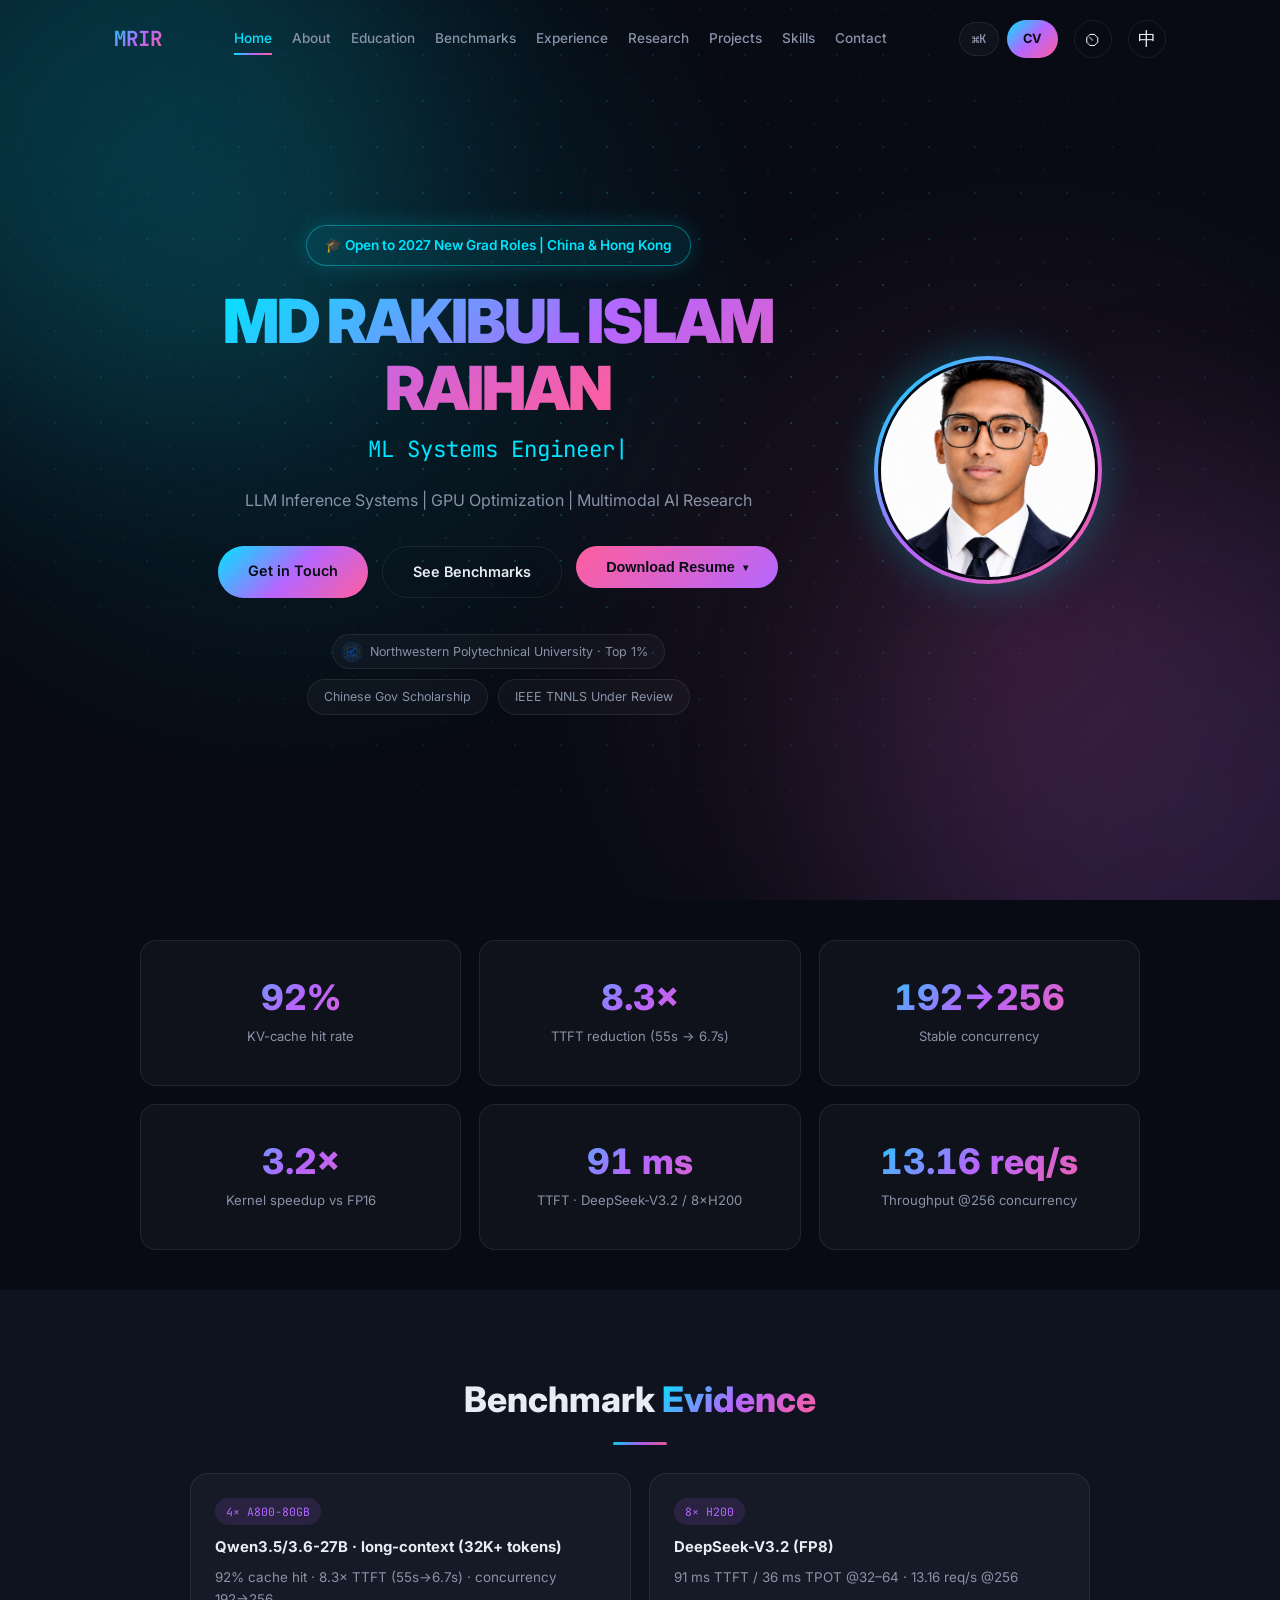
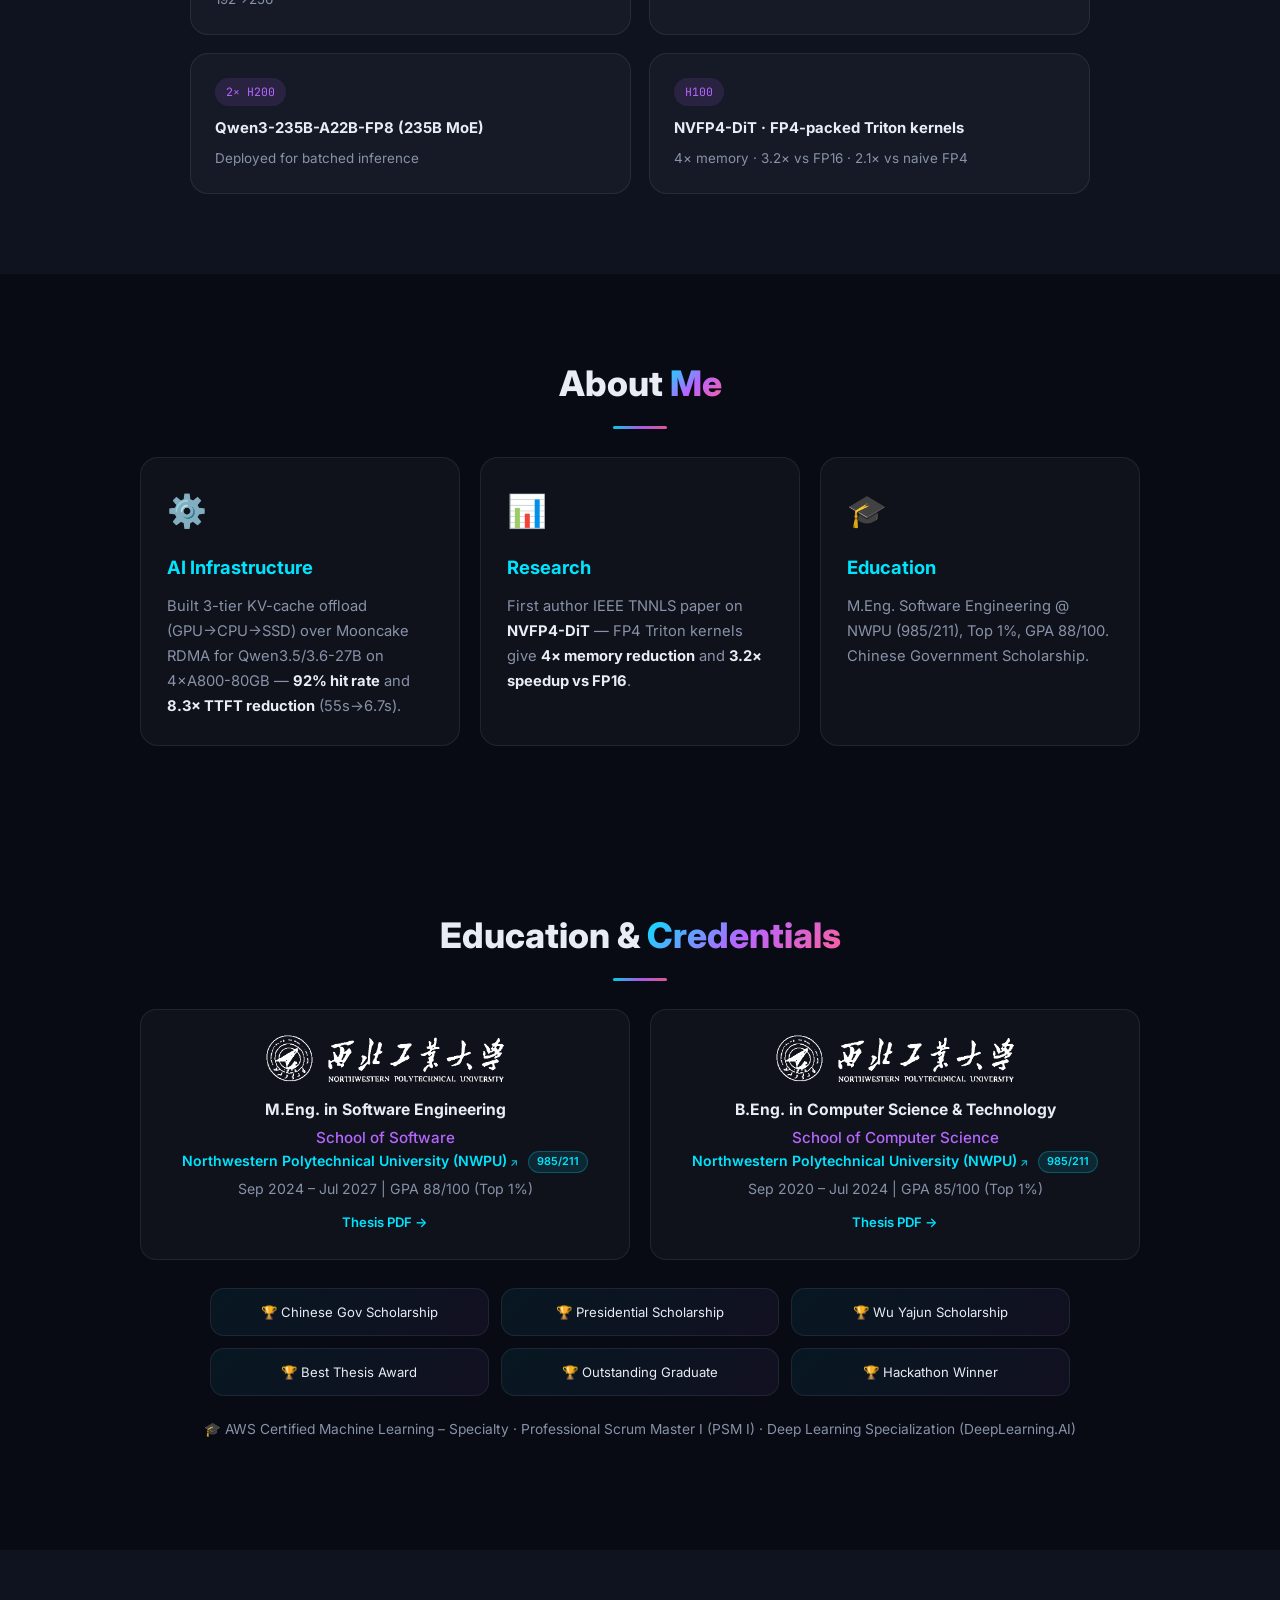
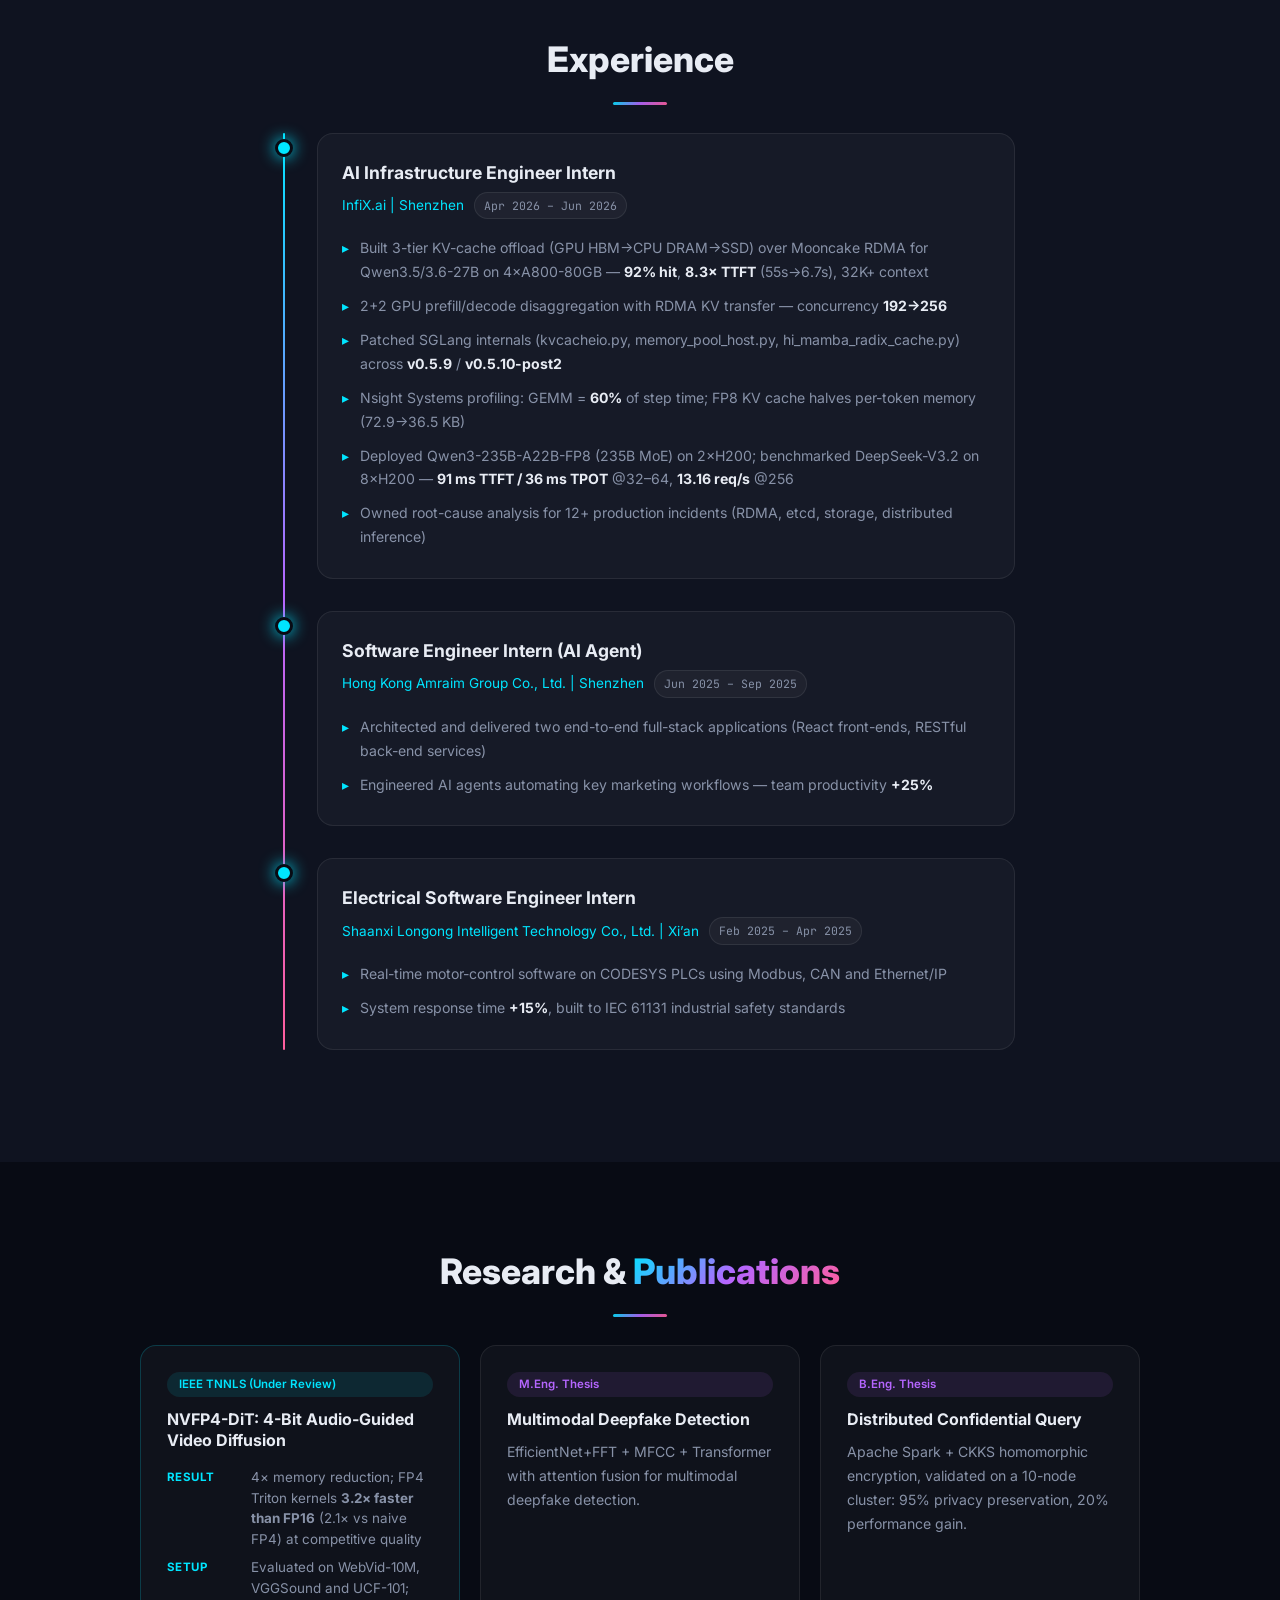
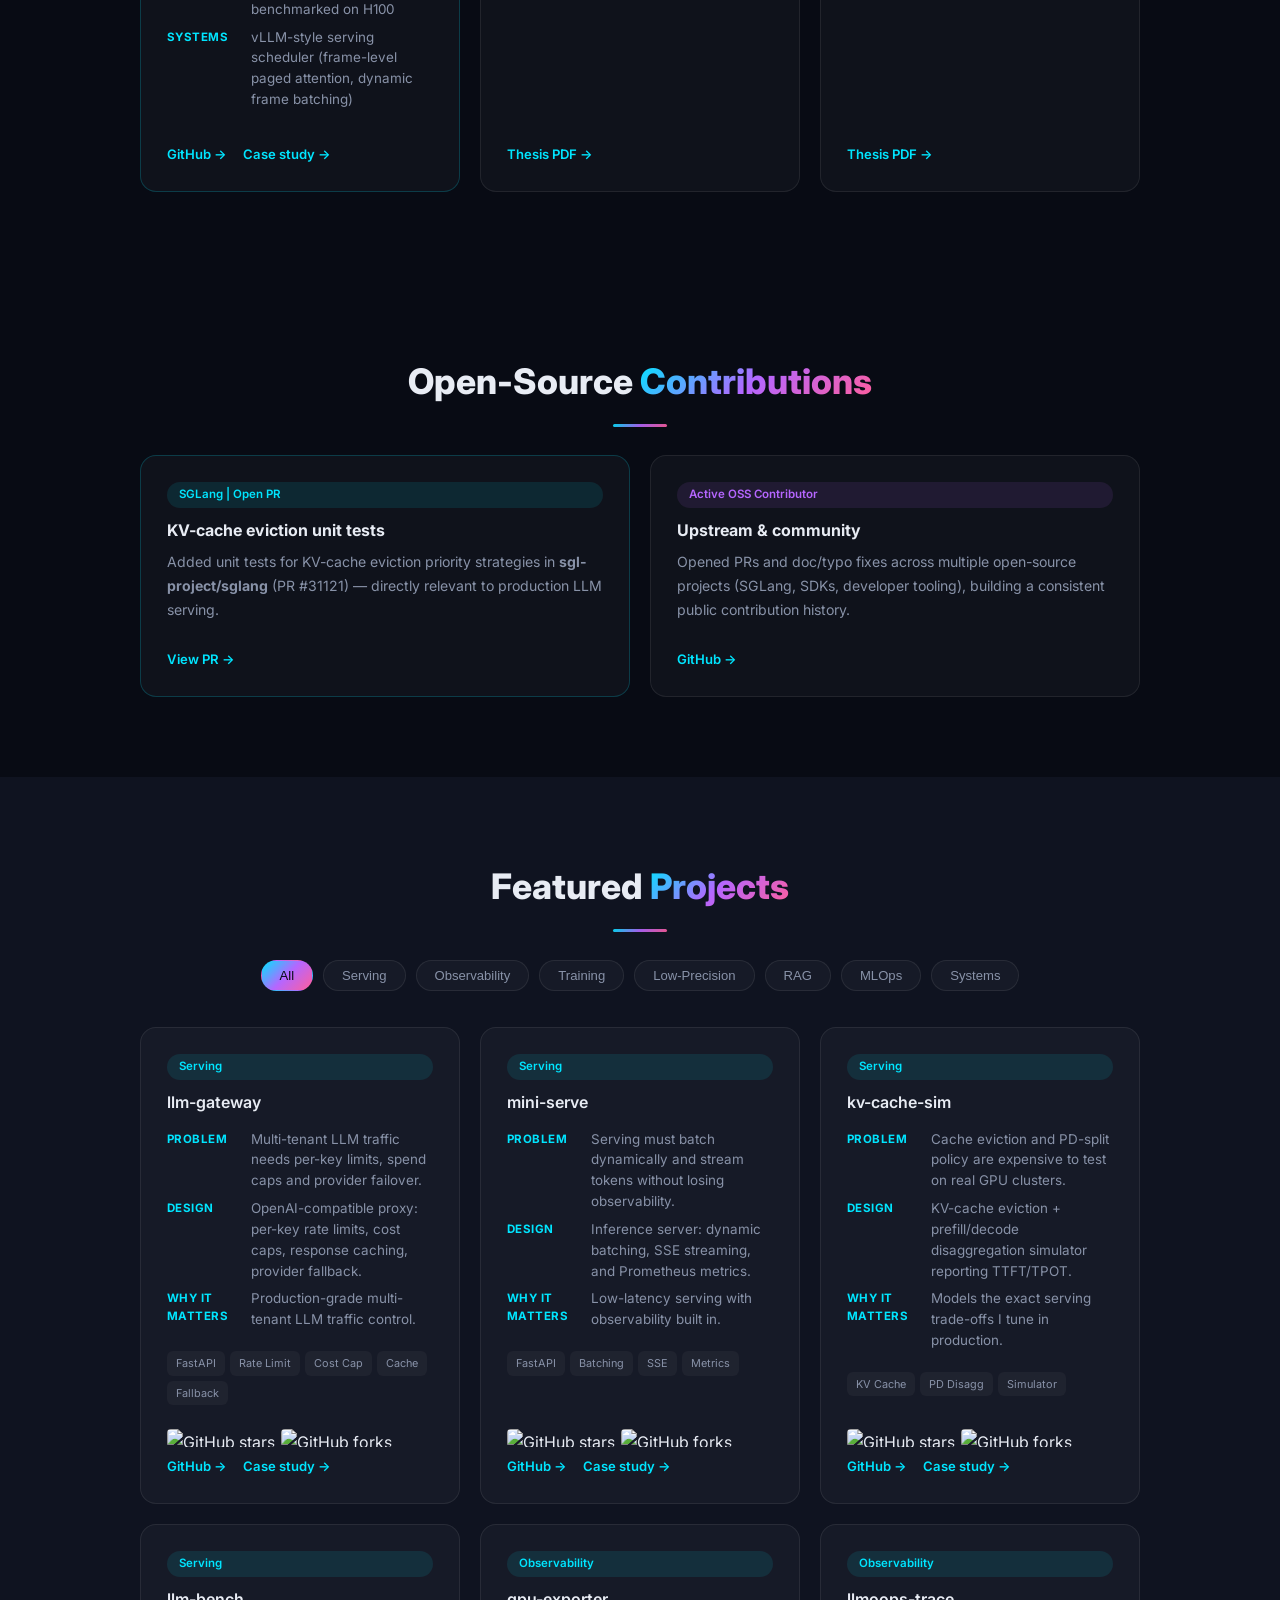
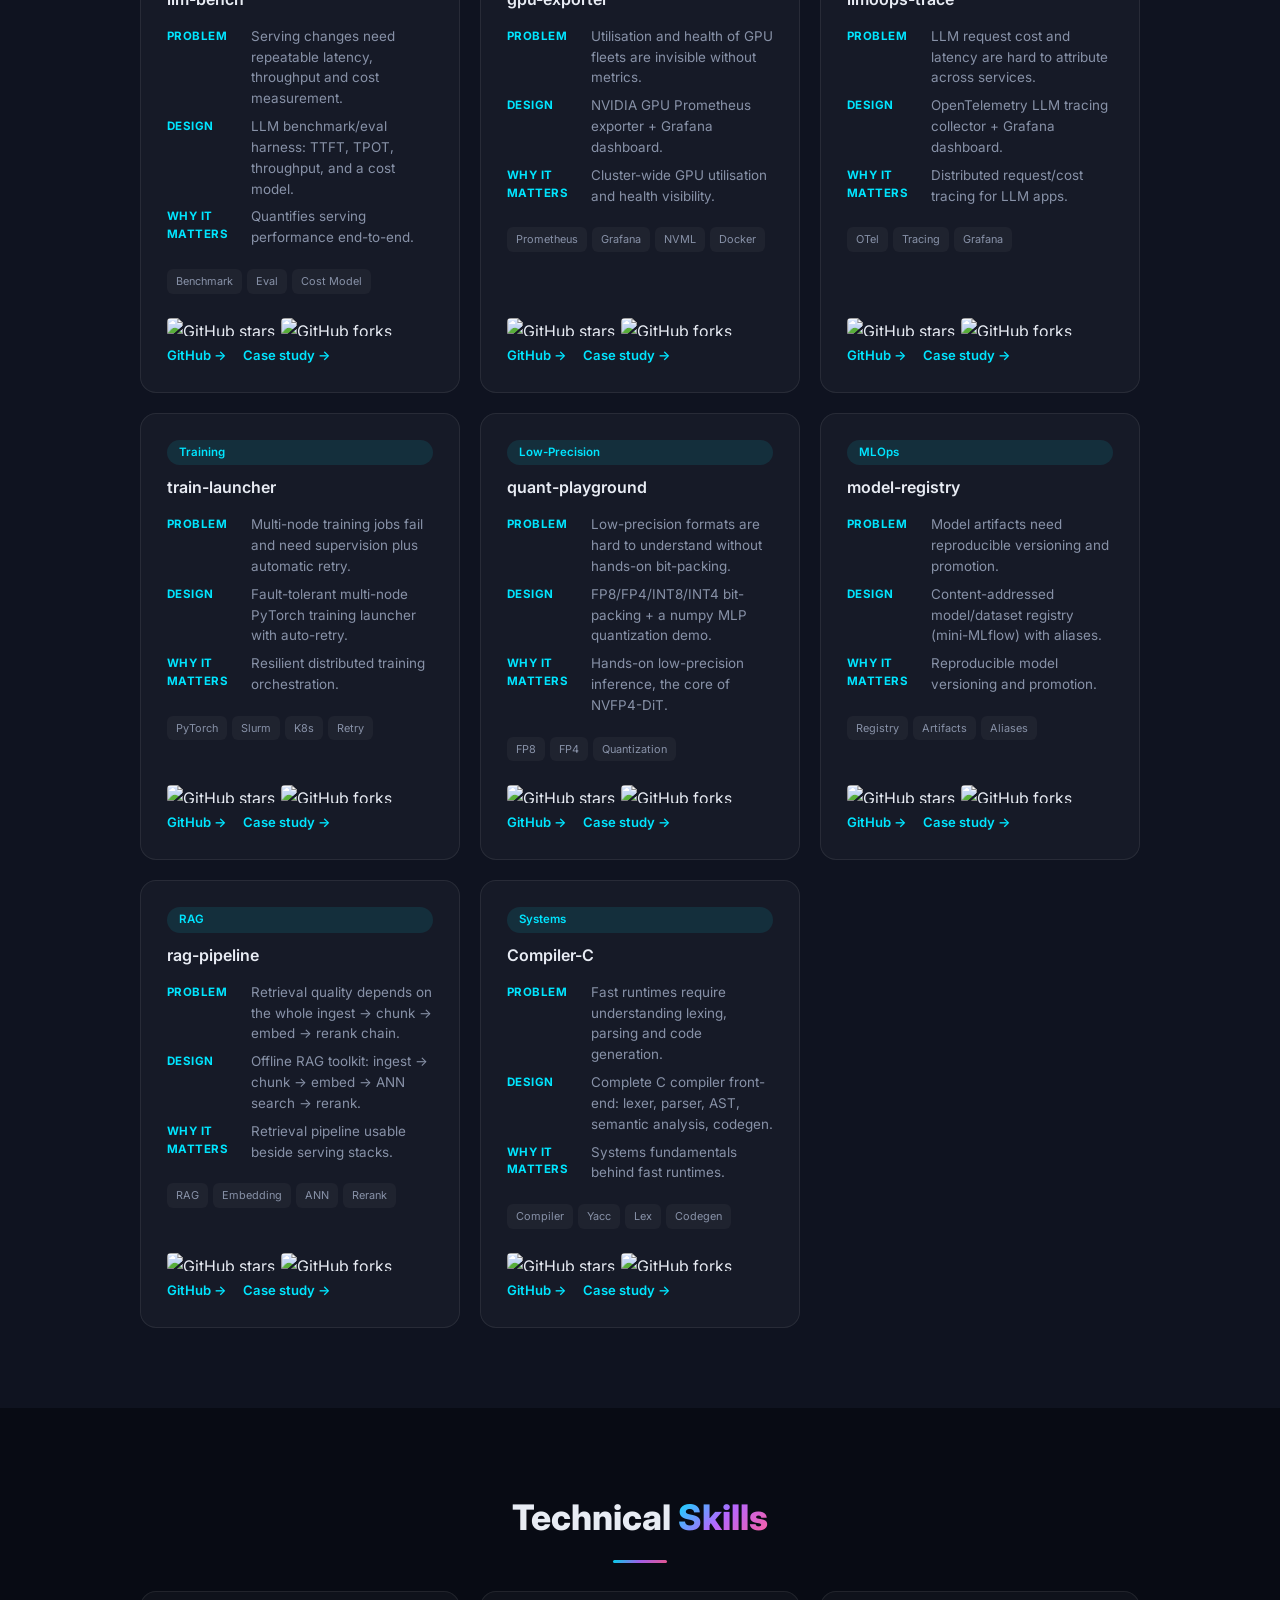
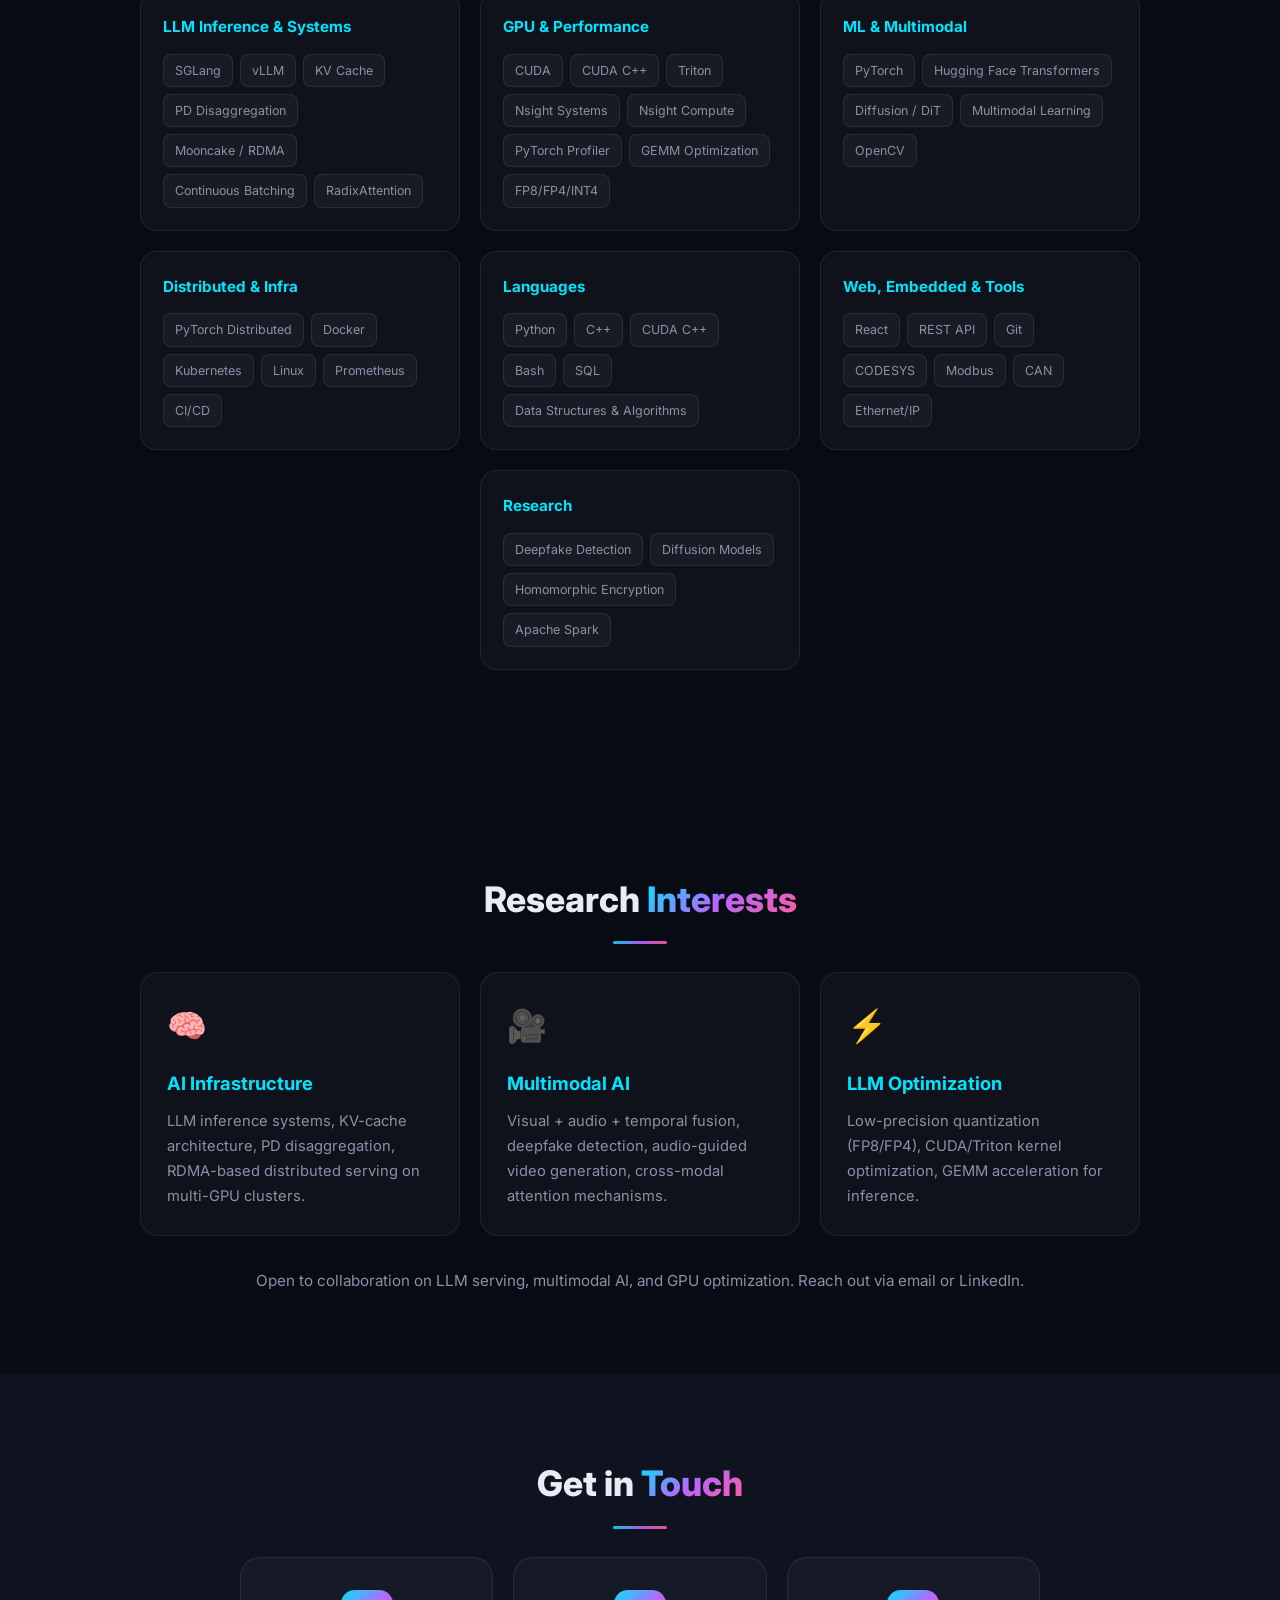
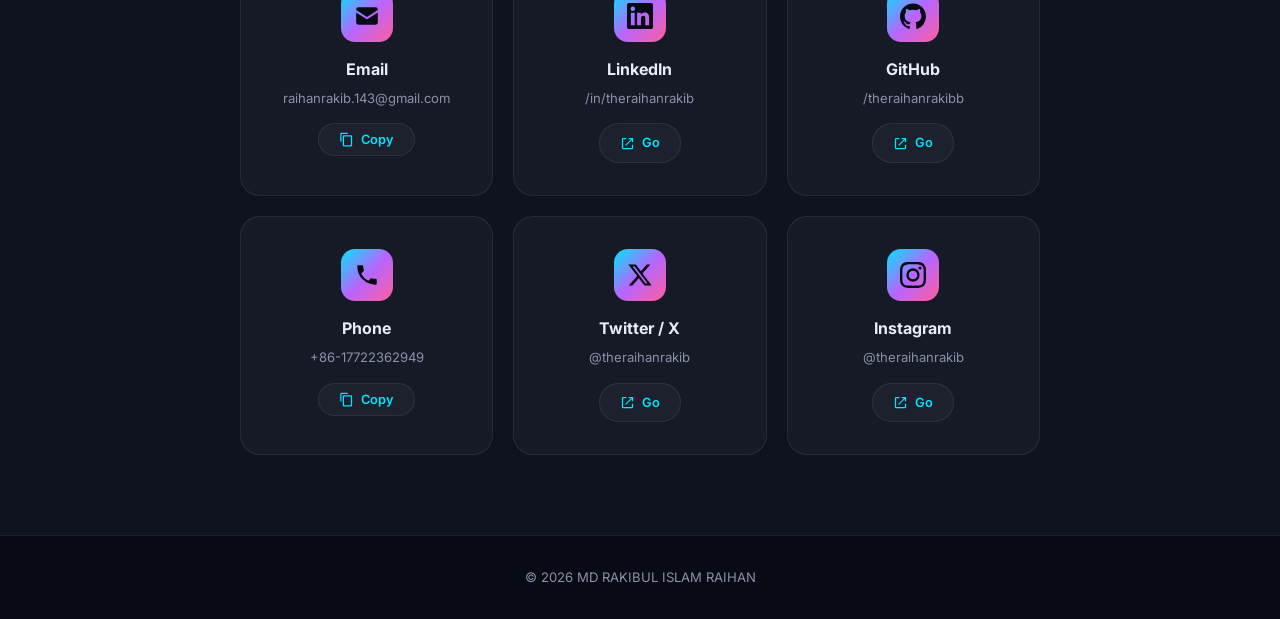
==== commit 513e9497: "Education cards: enlarge the school name lines and color them with the purple --accent2" ====
--- a/index.html
+++ b/index.html
@@ -203,7 +203,7 @@
 .edu-logo .wm-for-light{display:none}
 body.light .edu-logo .wm-for-dark{display:none}
 body.light .edu-logo .wm-for-light{display:block}
-.edu-card .edu-school{color:var(--muted);font-size:.85rem;margin-bottom:2px;line-height:1.35}
+.edu-card .edu-school{color:var(--accent2);font-size:.95rem;font-weight:500;margin-bottom:2px;line-height:1.35}
 .edu-card .edu-univ{font-size:.88rem;font-weight:600;color:var(--text);margin-bottom:4px;line-height:1.45}
 .edu-univ a{color:var(--accent);text-decoration:none}
 .edu-univ a:hover{opacity:.85}
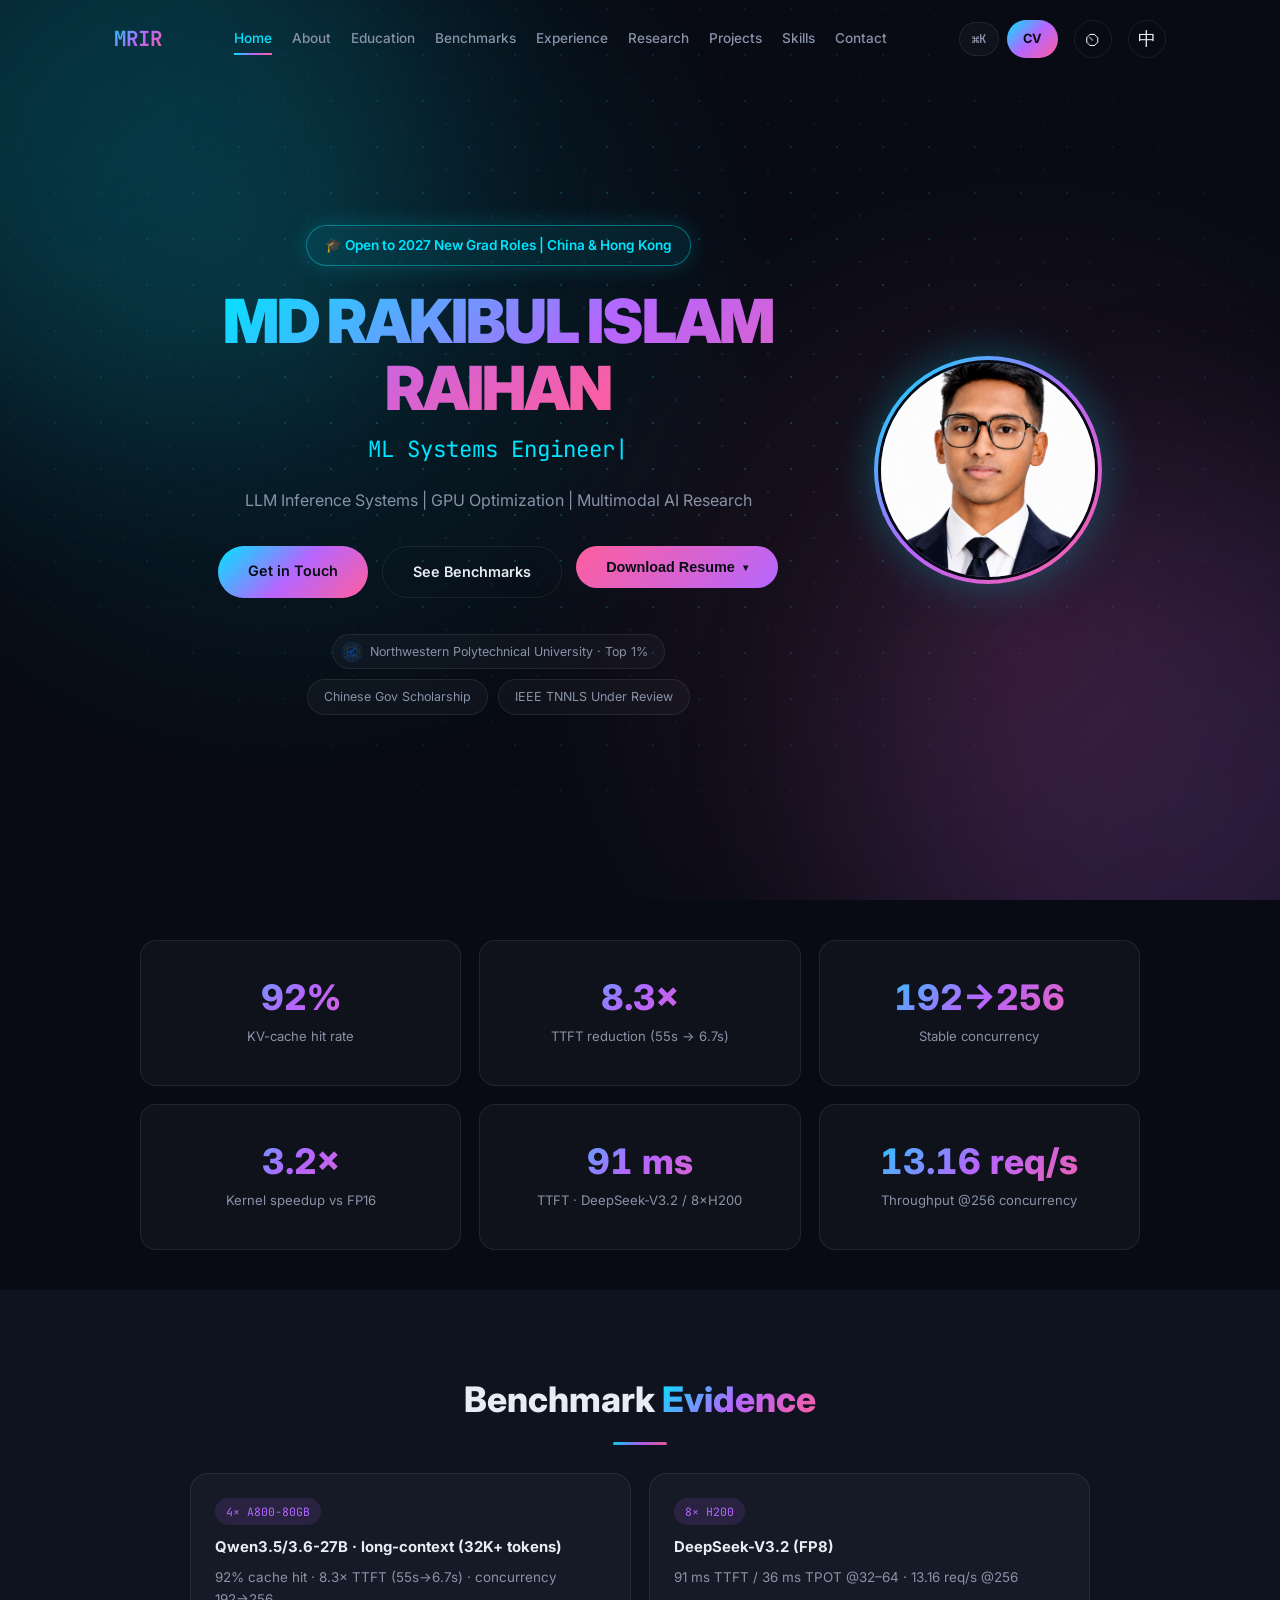
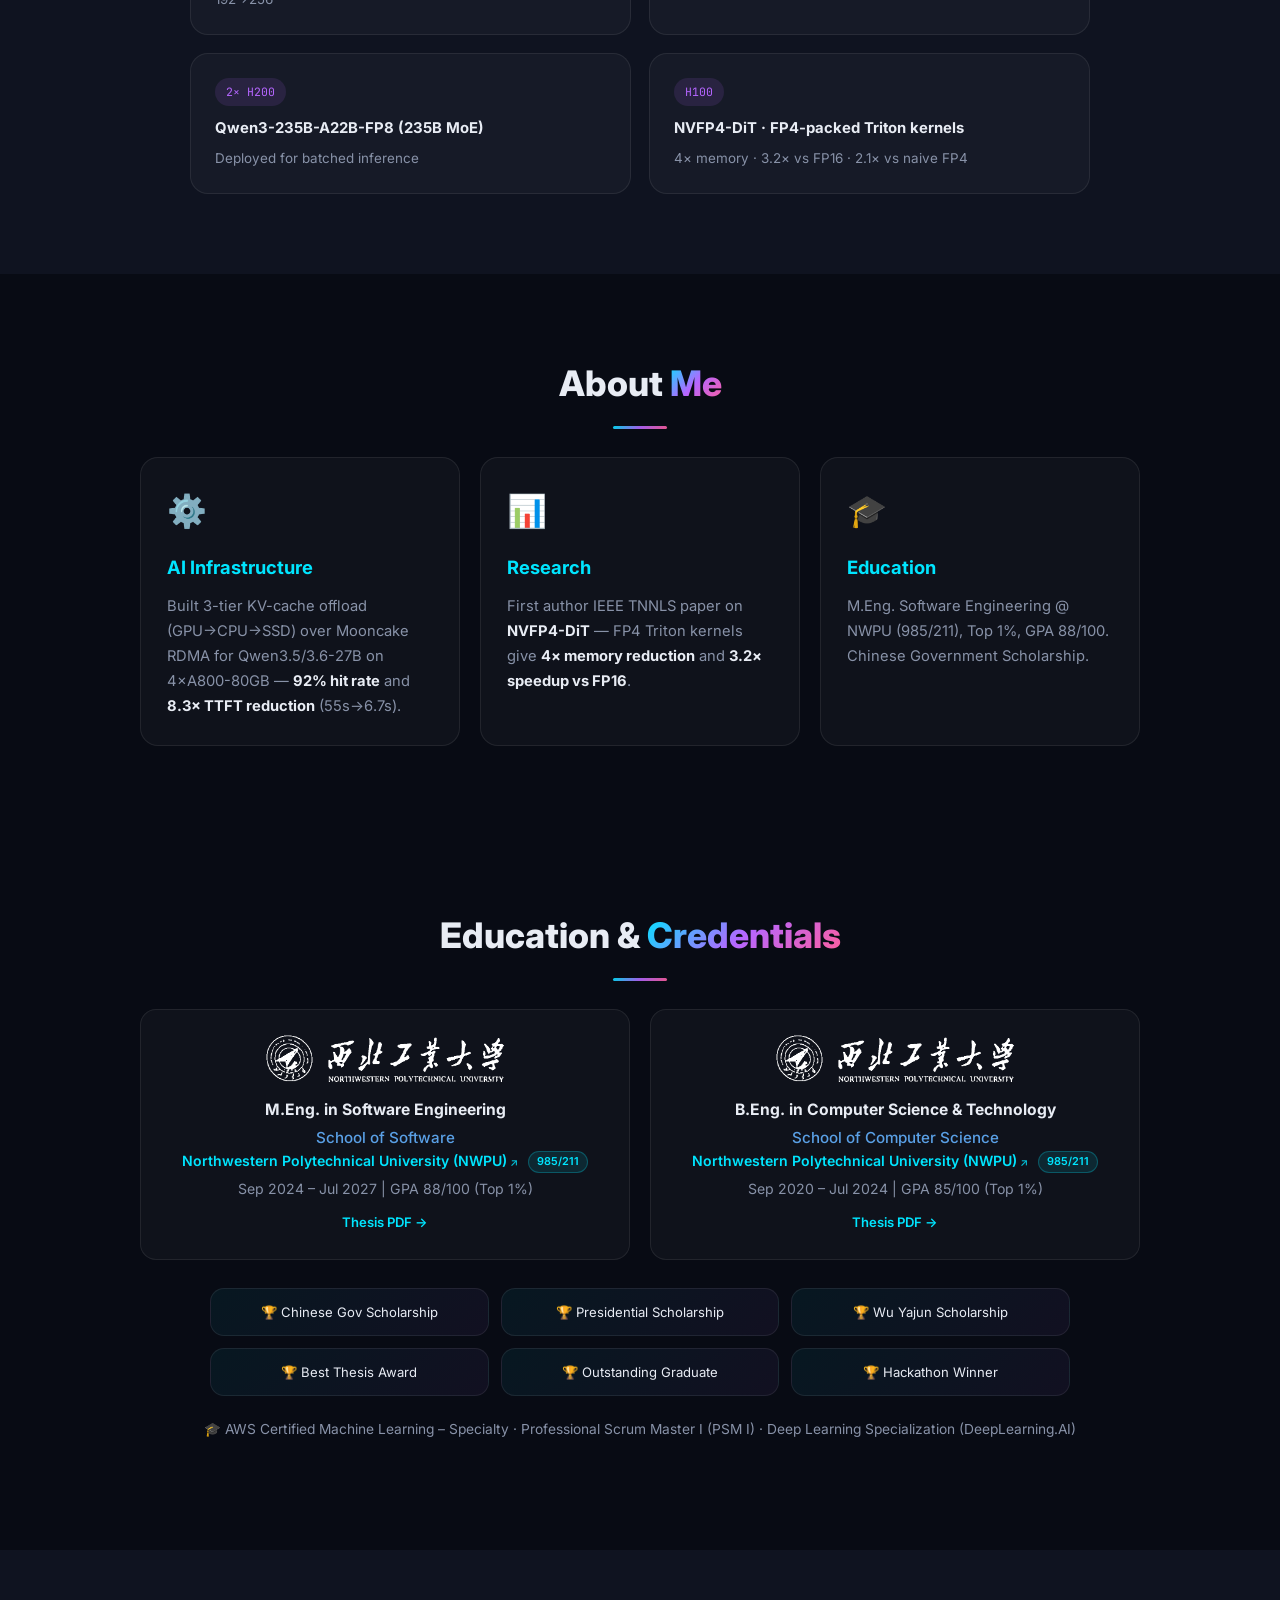
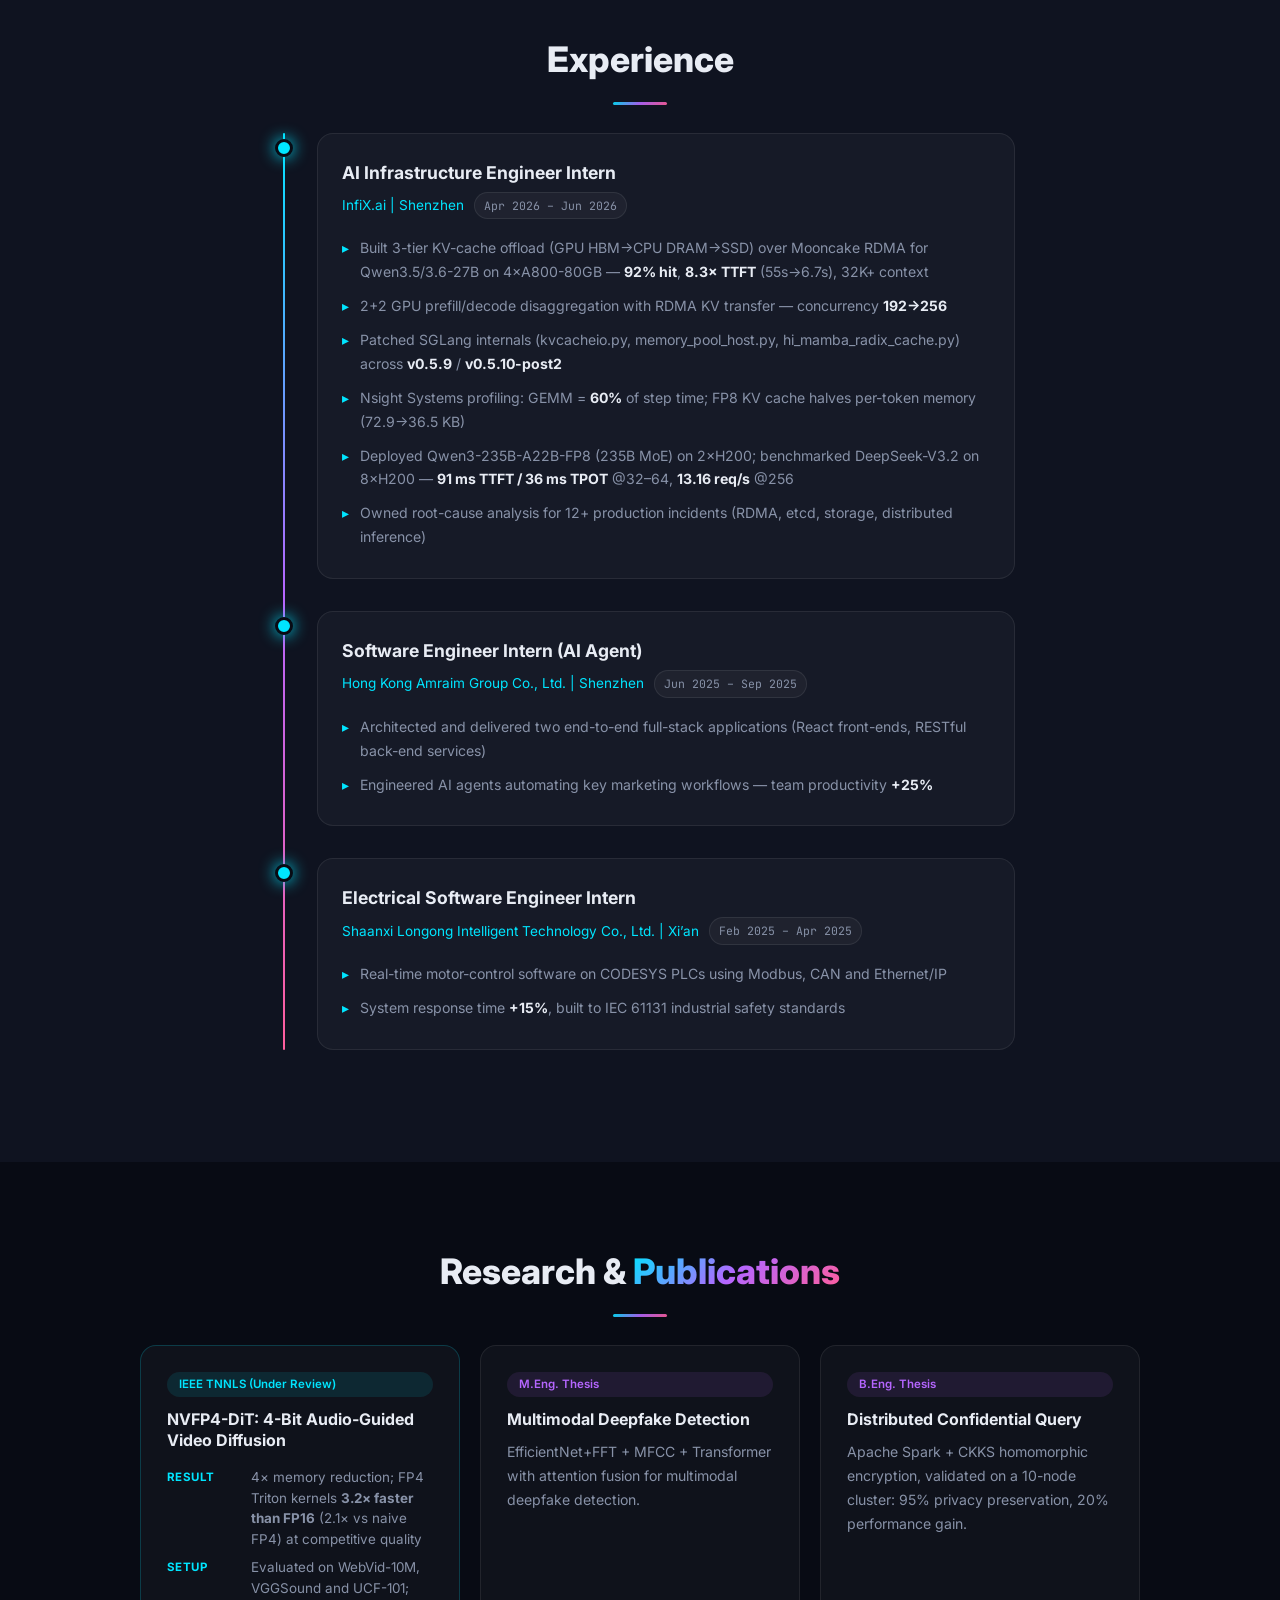
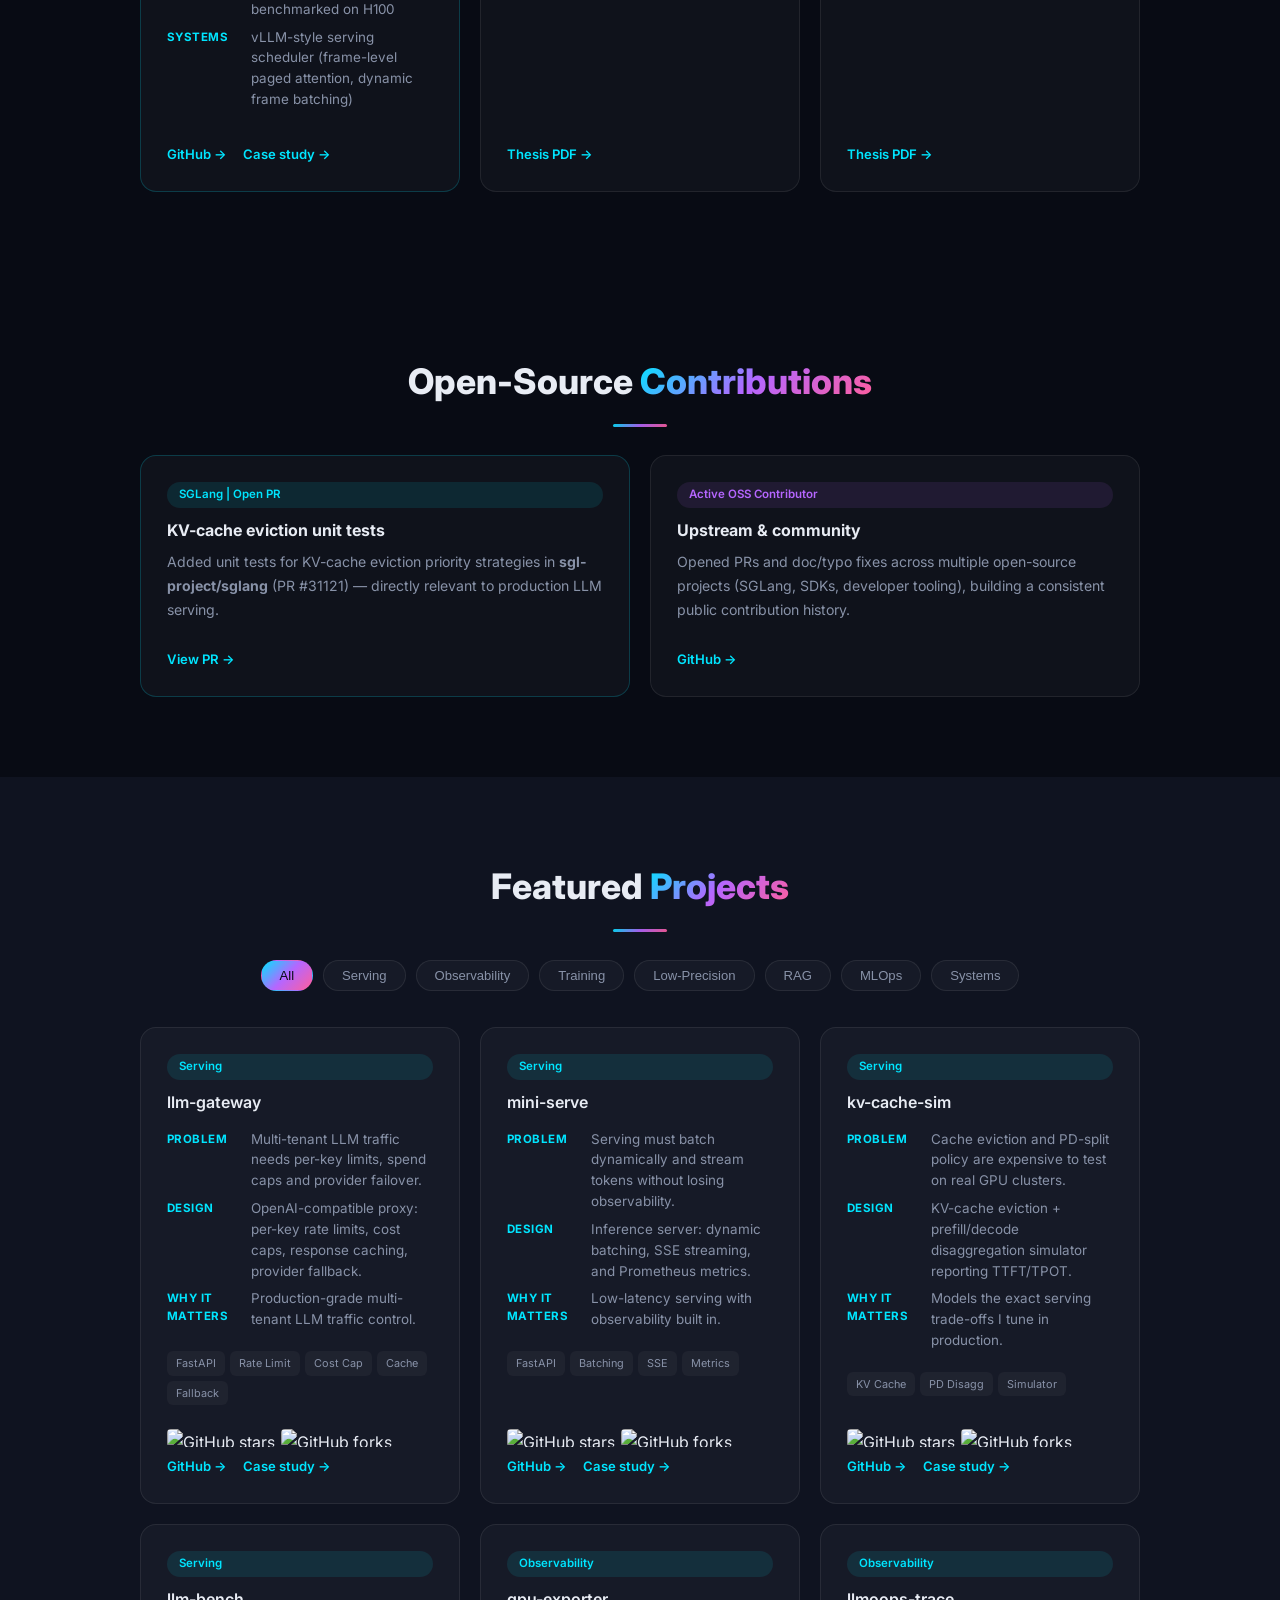
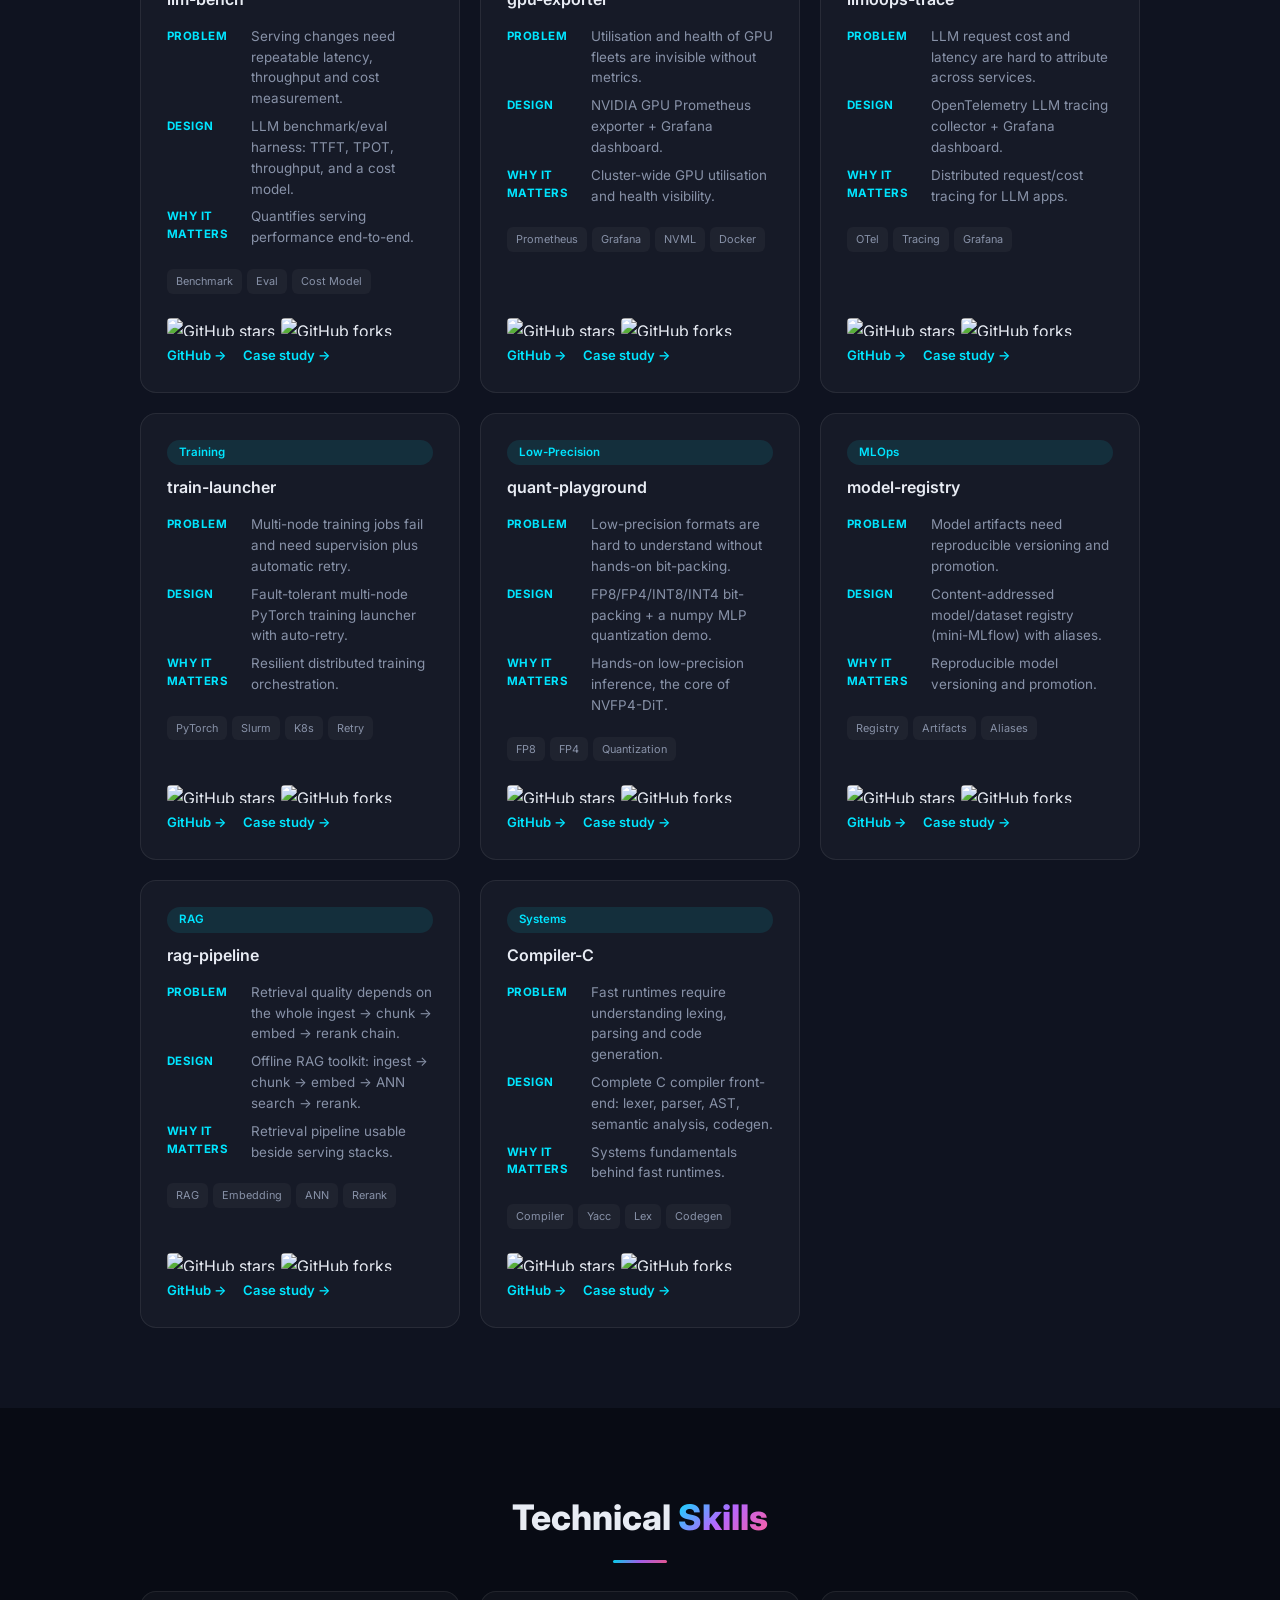
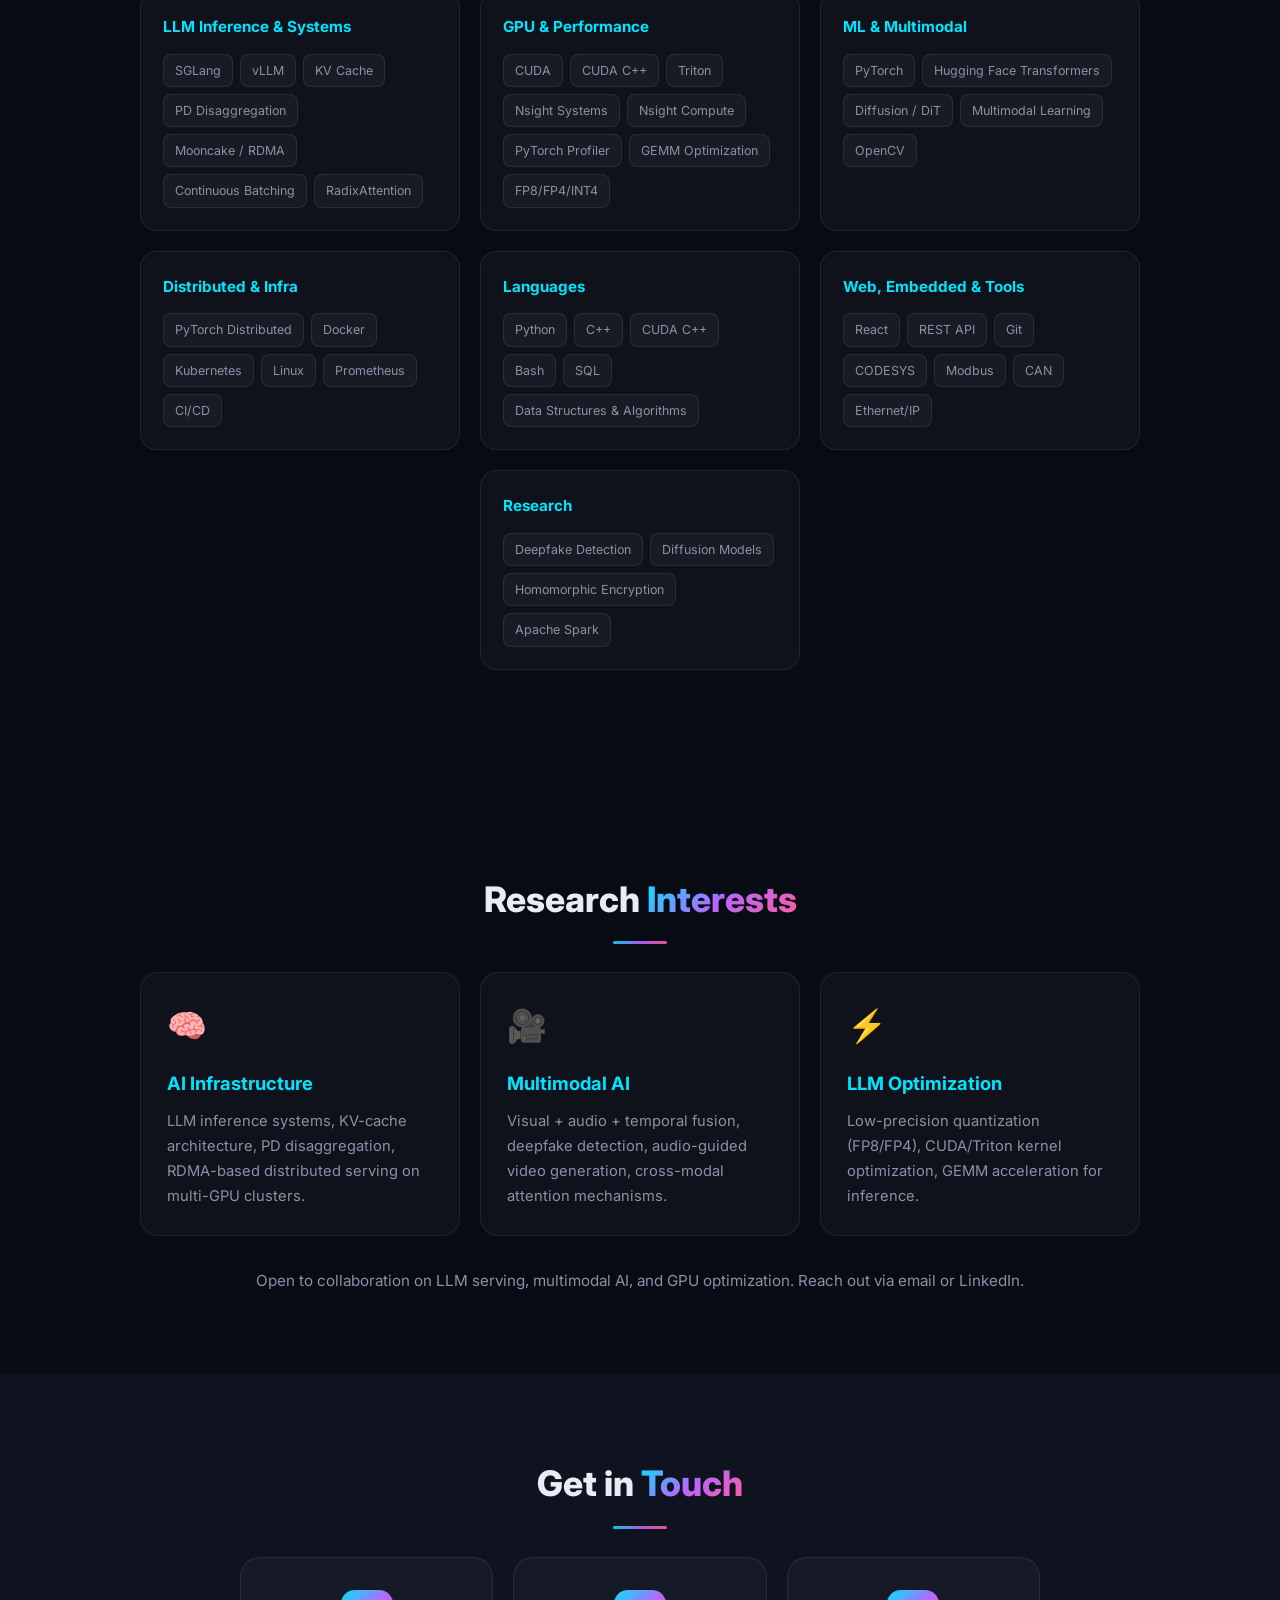
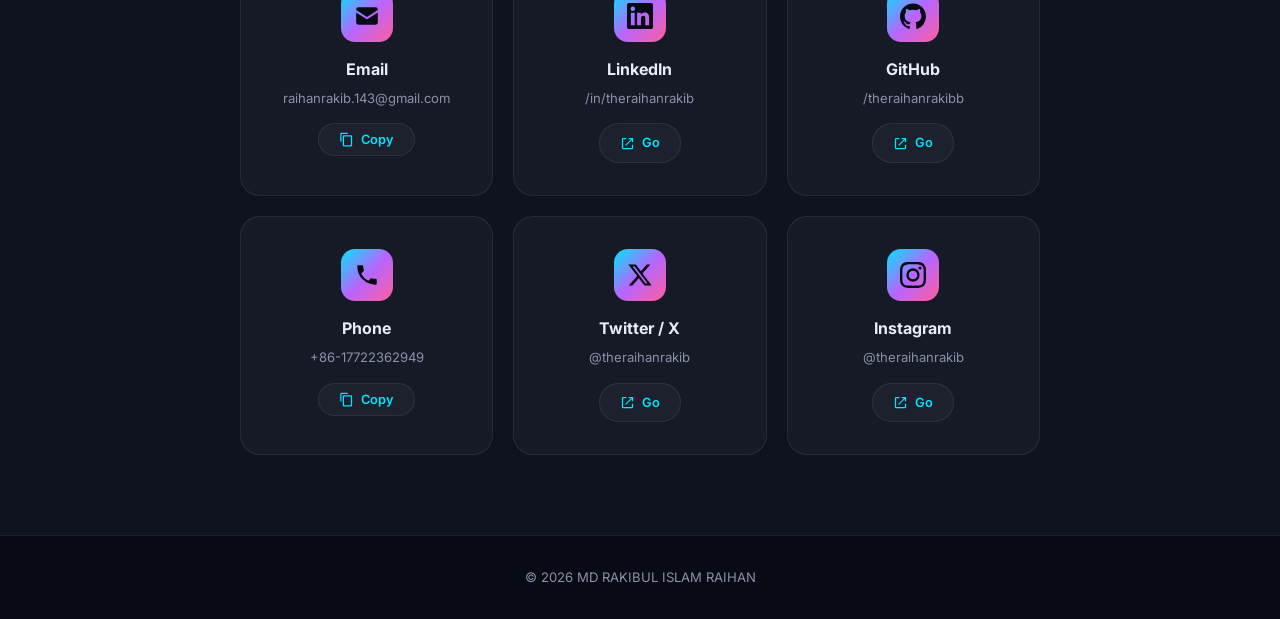
==== commit 884b2a79: "Education cards: color the school names with the NWPU brand blue (theme-aware)" ====
--- a/index.html
+++ b/index.html
@@ -19,7 +19,7 @@
 <link href="https://fonts.googleapis.com/css2?family=Inter:wght@300;400;500;600;700;800;900&family=JetBrains+Mono:wght@400;500;600&display=swap" rel="stylesheet">
 <style>
 *{margin:0;padding:0;box-sizing:border-box}
-:root{--bg:#080b14;--bg2:#0f1320;--card:rgba(255,255,255,.03);--card-hover:rgba(255,255,255,.06);--border:rgba(255,255,255,.08);--text:#e8ecf4;--muted:#8892a8;--accent:#00e5ff;--accent2:#b566ff;--accent3:#ff5e9c;--grad:linear-gradient(135deg,#00e5ff,#b566ff,#ff5e9c)}
+:root{--bg:#080b14;--bg2:#0f1320;--card:rgba(255,255,255,.03);--card-hover:rgba(255,255,255,.06);--border:rgba(255,255,255,.08);--text:#e8ecf4;--muted:#8892a8;--accent:#00e5ff;--accent2:#b566ff;--accent3:#ff5e9c;--grad:linear-gradient(135deg,#00e5ff,#b566ff,#ff5e9c);--nwpu:#5aa0e6}
 html{scroll-behavior:smooth}
 body{font-family:'Inter',sans-serif;background:var(--bg);color:var(--text);line-height:1.7;overflow-x:hidden}
 a{color:inherit;text-decoration:none}
@@ -203,7 +203,7 @@
 .edu-logo .wm-for-light{display:none}
 body.light .edu-logo .wm-for-dark{display:none}
 body.light .edu-logo .wm-for-light{display:block}
-.edu-card .edu-school{color:var(--accent2);font-size:.95rem;font-weight:500;margin-bottom:2px;line-height:1.35}
+.edu-card .edu-school{color:var(--nwpu);font-size:.95rem;font-weight:500;margin-bottom:2px;line-height:1.35}
 .edu-card .edu-univ{font-size:.88rem;font-weight:600;color:var(--text);margin-bottom:4px;line-height:1.45}
 .edu-univ a{color:var(--accent);text-decoration:none}
 .edu-univ a:hover{opacity:.85}
@@ -287,7 +287,7 @@
 .toggle-btn{background:none;border:1px solid var(--border);color:var(--text);font-size:1.1rem;cursor:pointer;width:38px;height:38px;border-radius:50%;display:flex;align-items:center;justify-content:center;transition:all .3s;margin-left:8px;font-family:'Inter',sans-serif}
 .toggle-btn:hover{border-color:var(--accent);color:var(--accent)}
 
-body.light{--bg:#f5f7fa;--bg2:#ffffff;--card:rgba(0,0,0,.02);--card-hover:rgba(0,0,0,.04);--border:rgba(0,0,0,.08);--text:#1a1a2e;--muted:#5a6378}
+body.light{--bg:#f5f7fa;--bg2:#ffffff;--card:rgba(0,0,0,.02);--card-hover:rgba(0,0,0,.04);--border:rgba(0,0,0,.08);--text:#1a1a2e;--muted:#5a6378;--nwpu:#0b3d91}
 body.light .bg-animation::before{opacity:.08}
 body.light .bg-animation::after{opacity:.08}
 body.light .btn-primary{color:#fff}
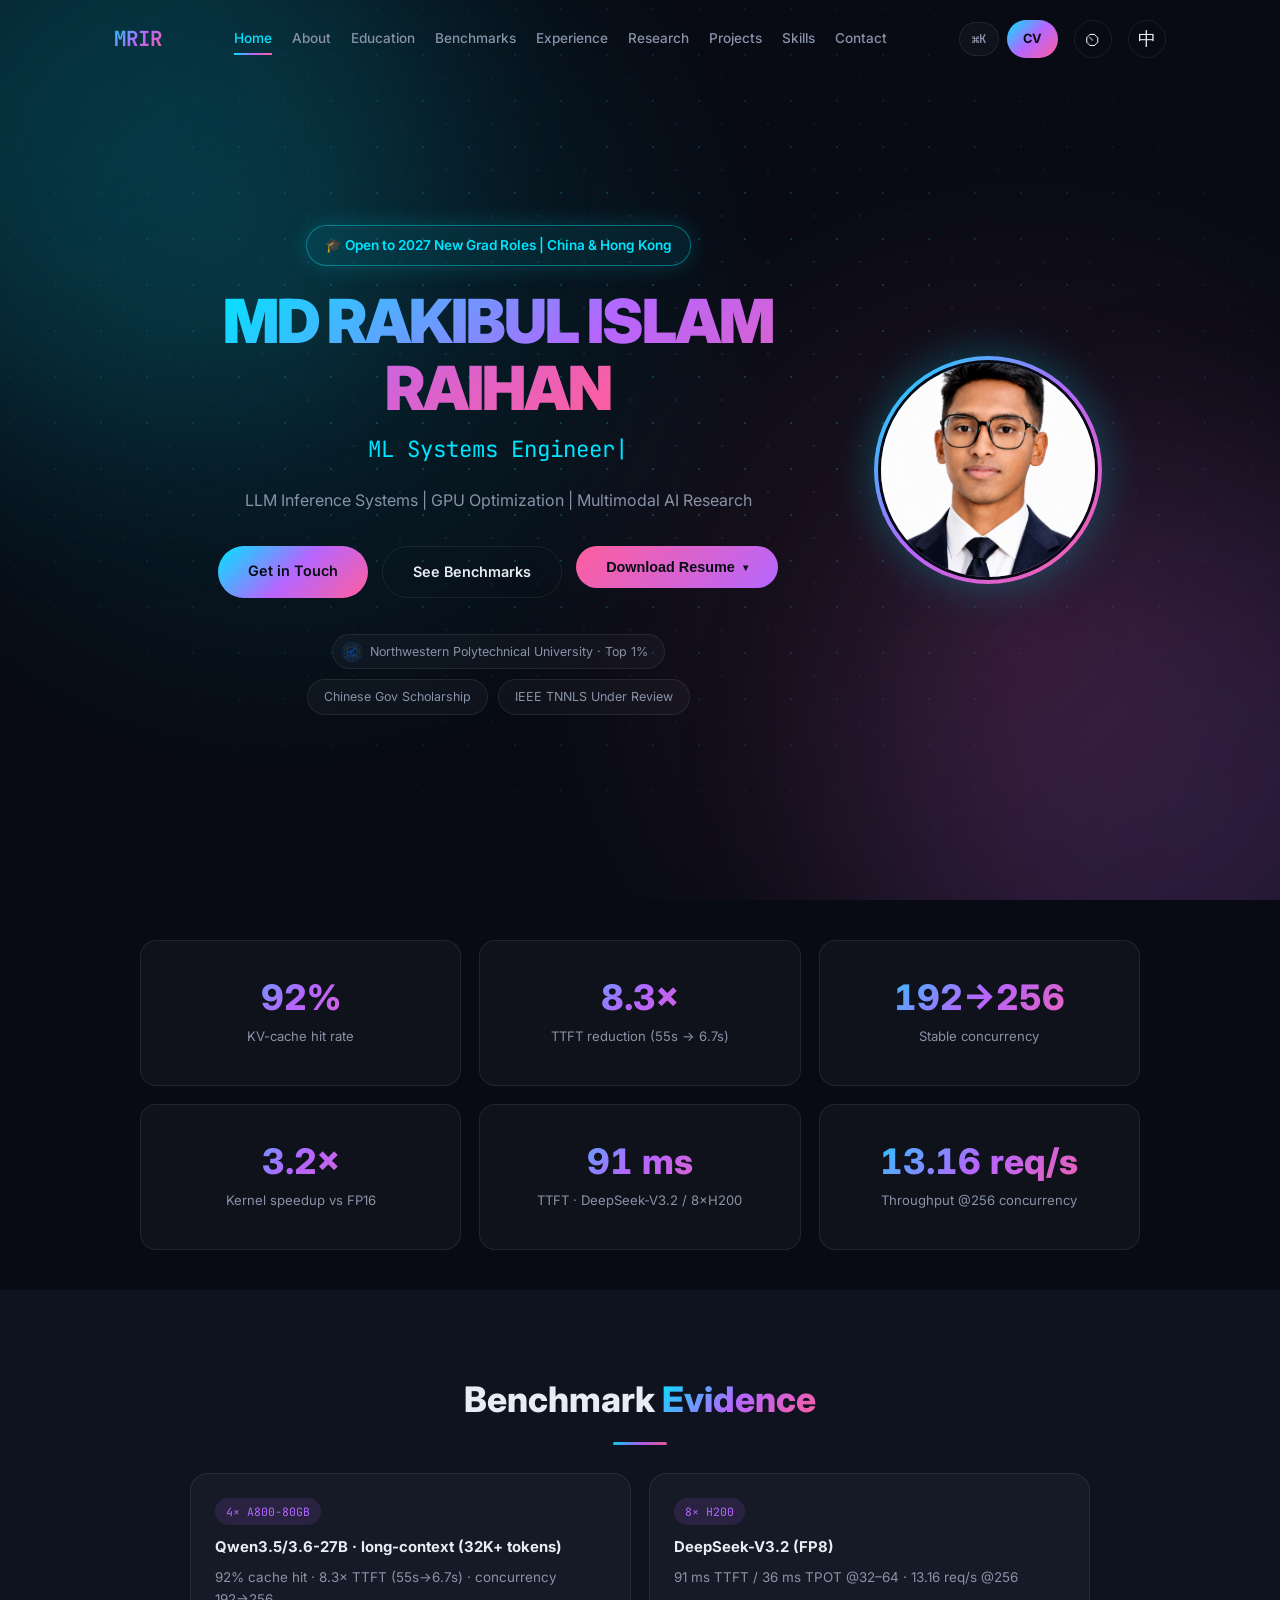
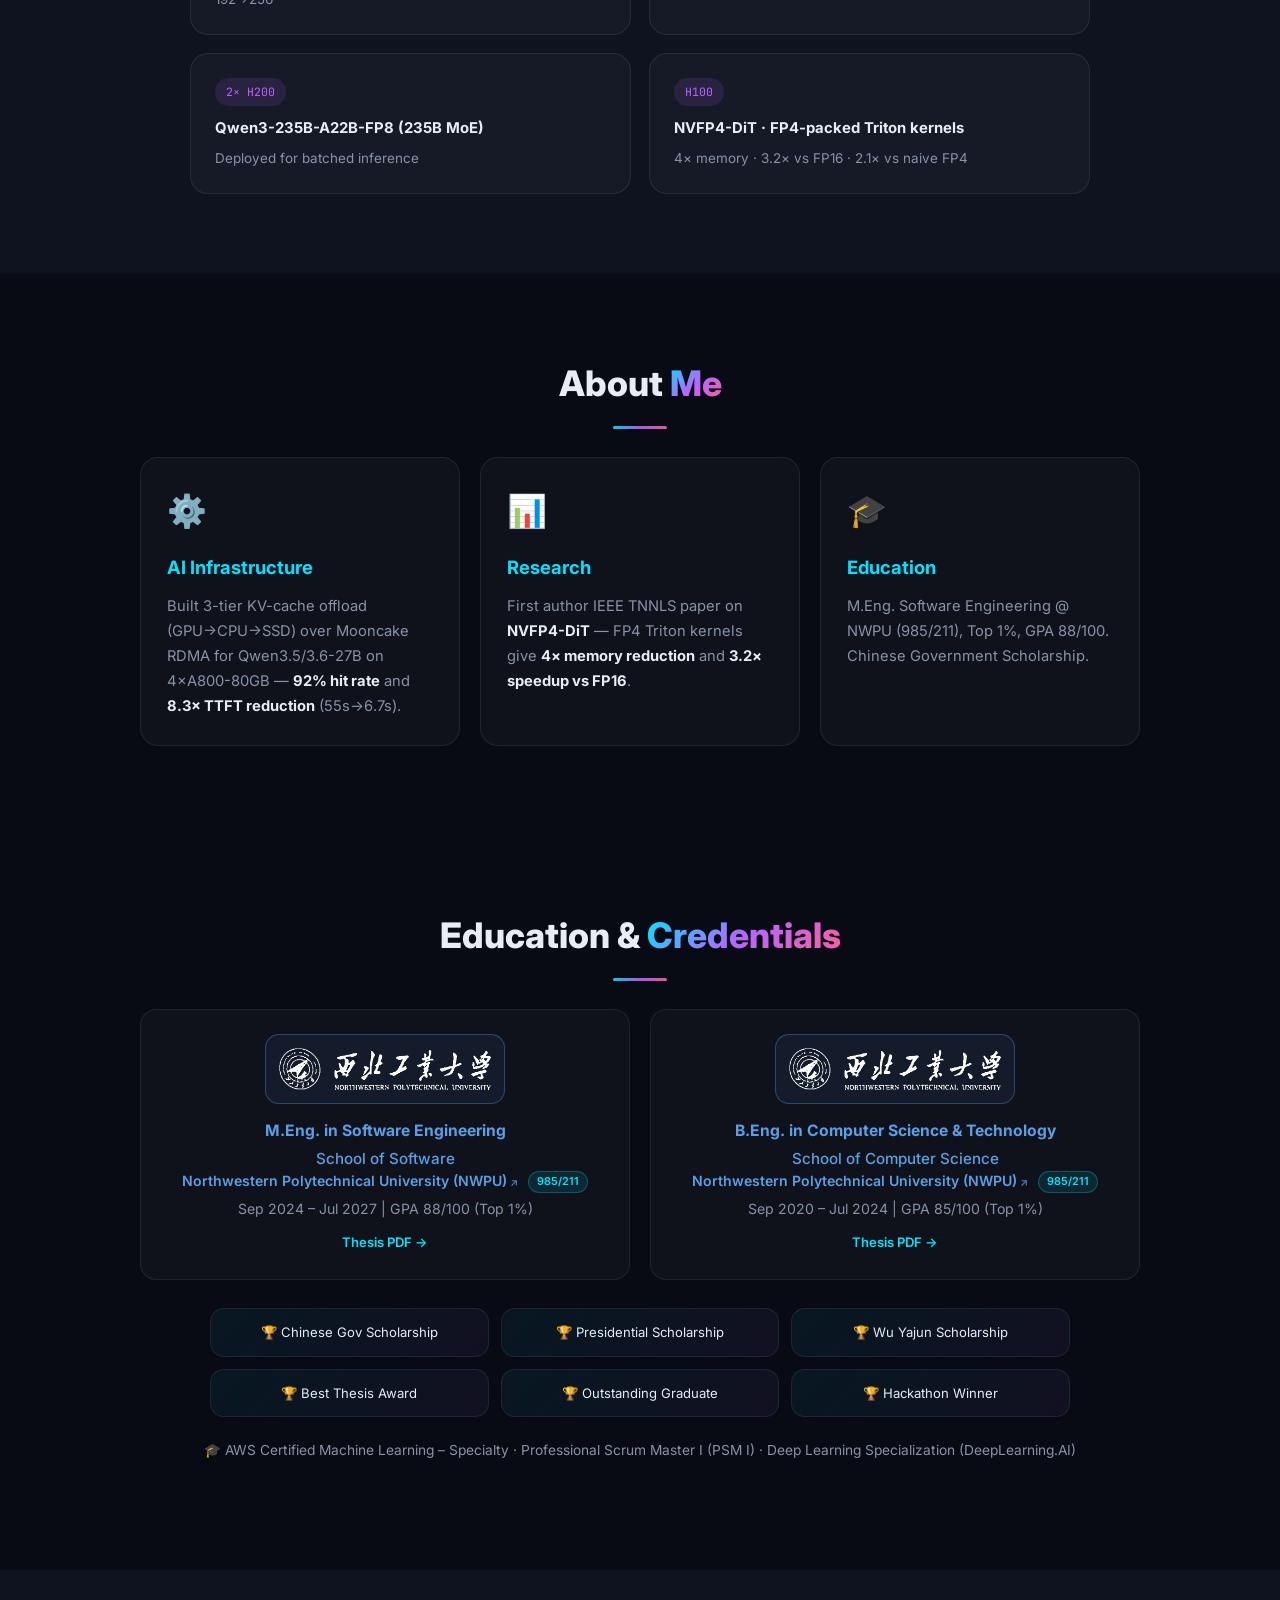
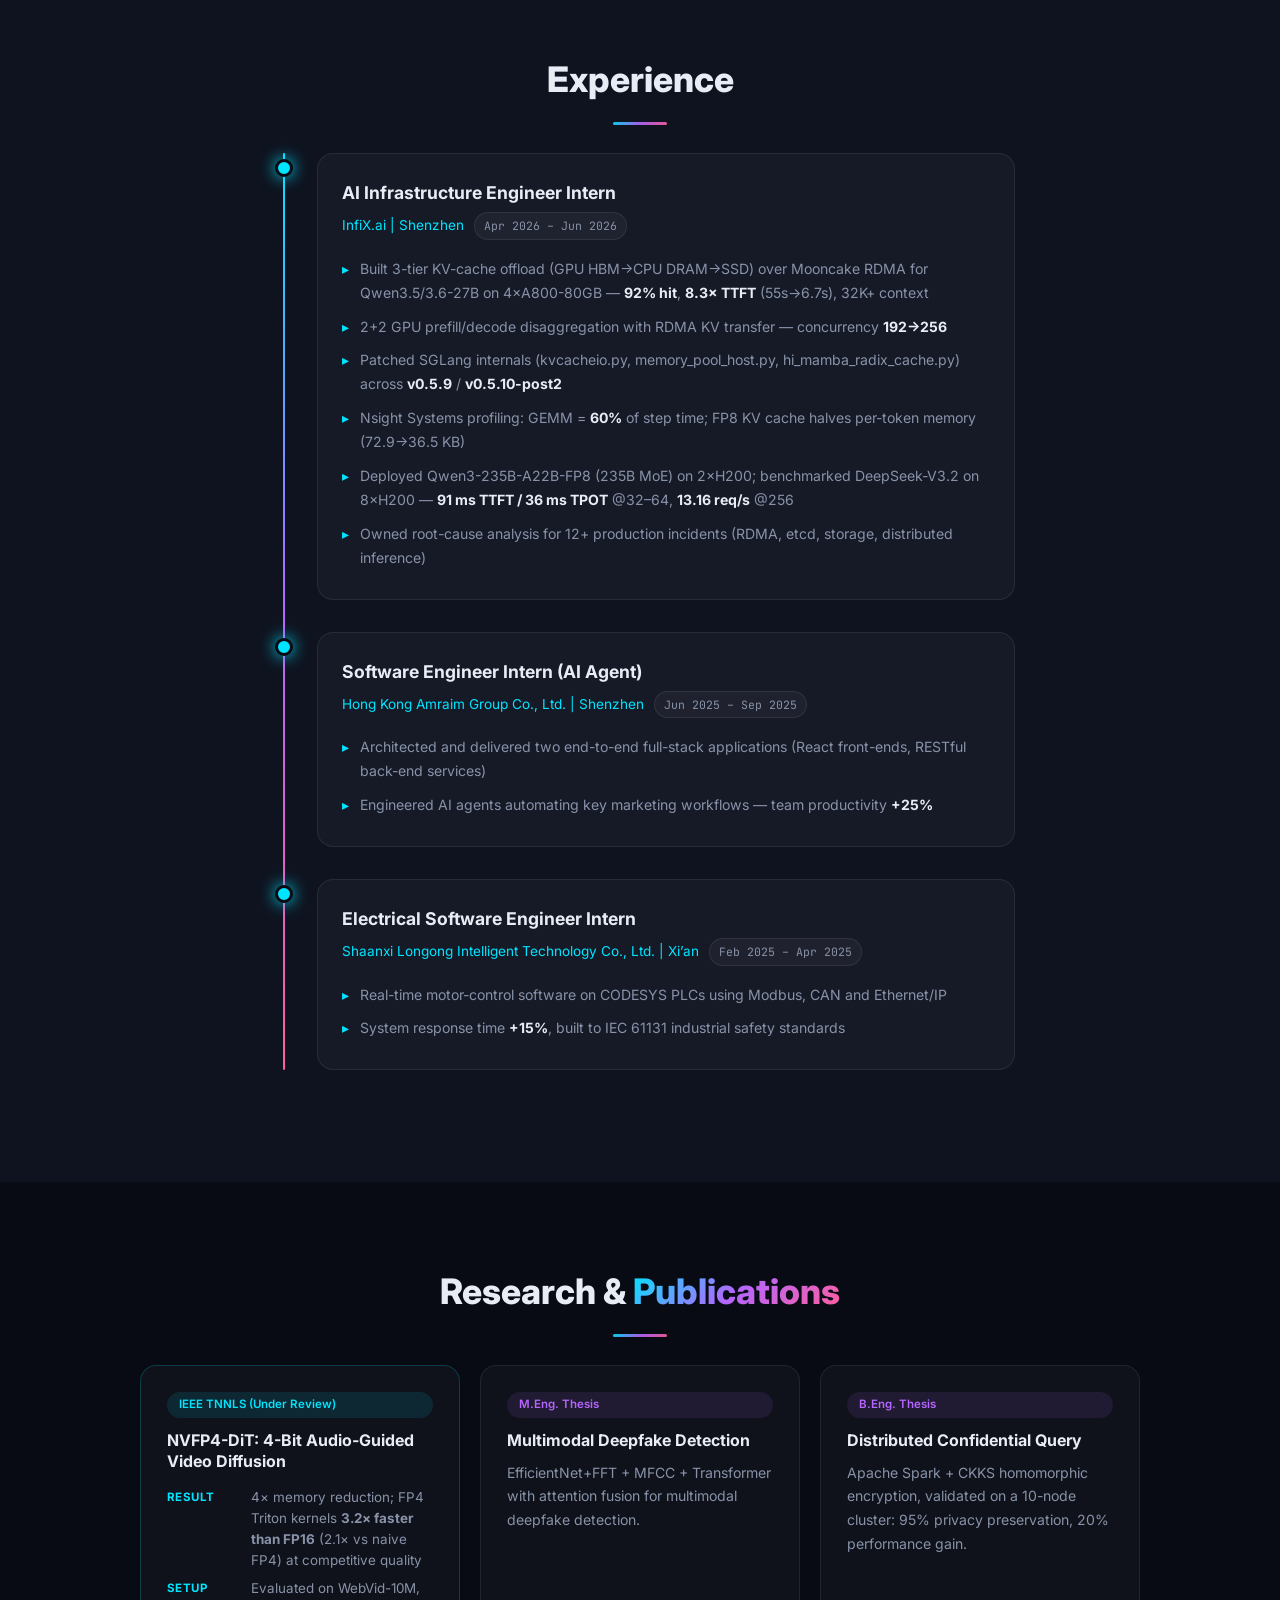
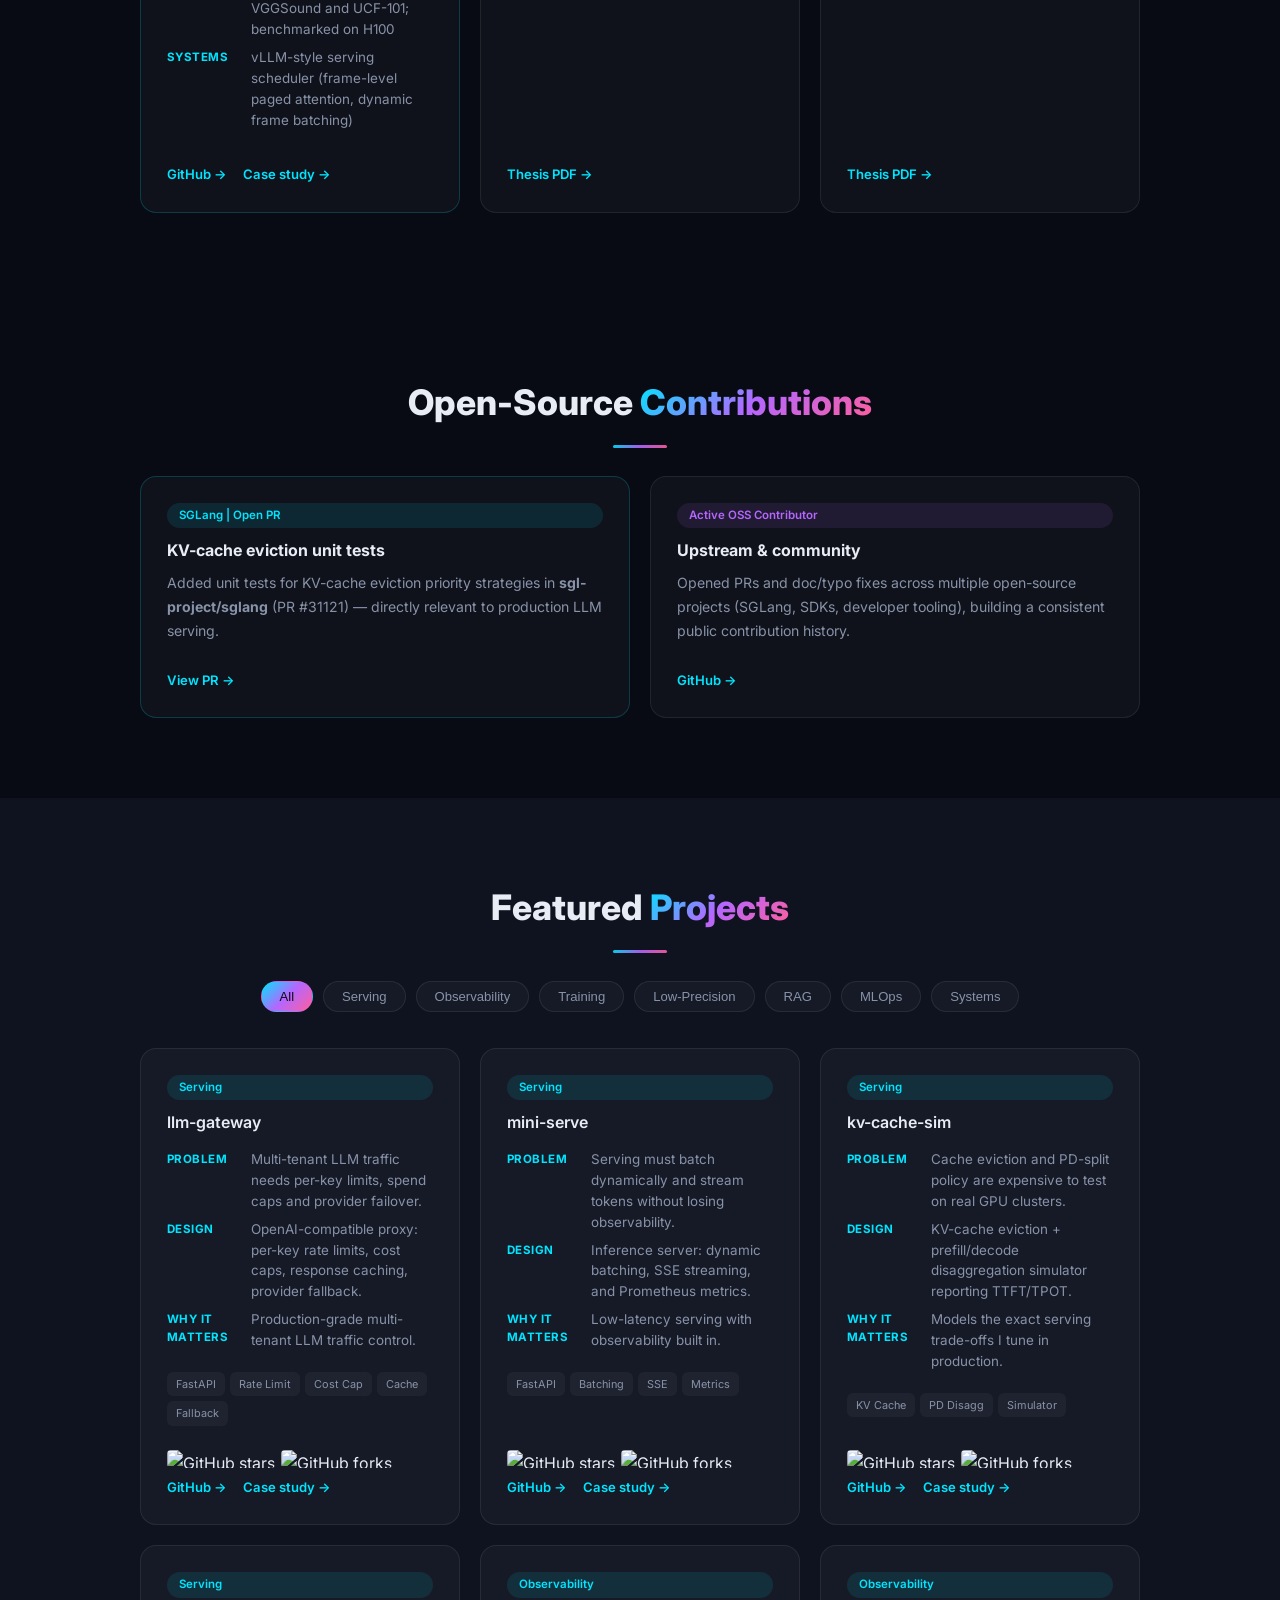
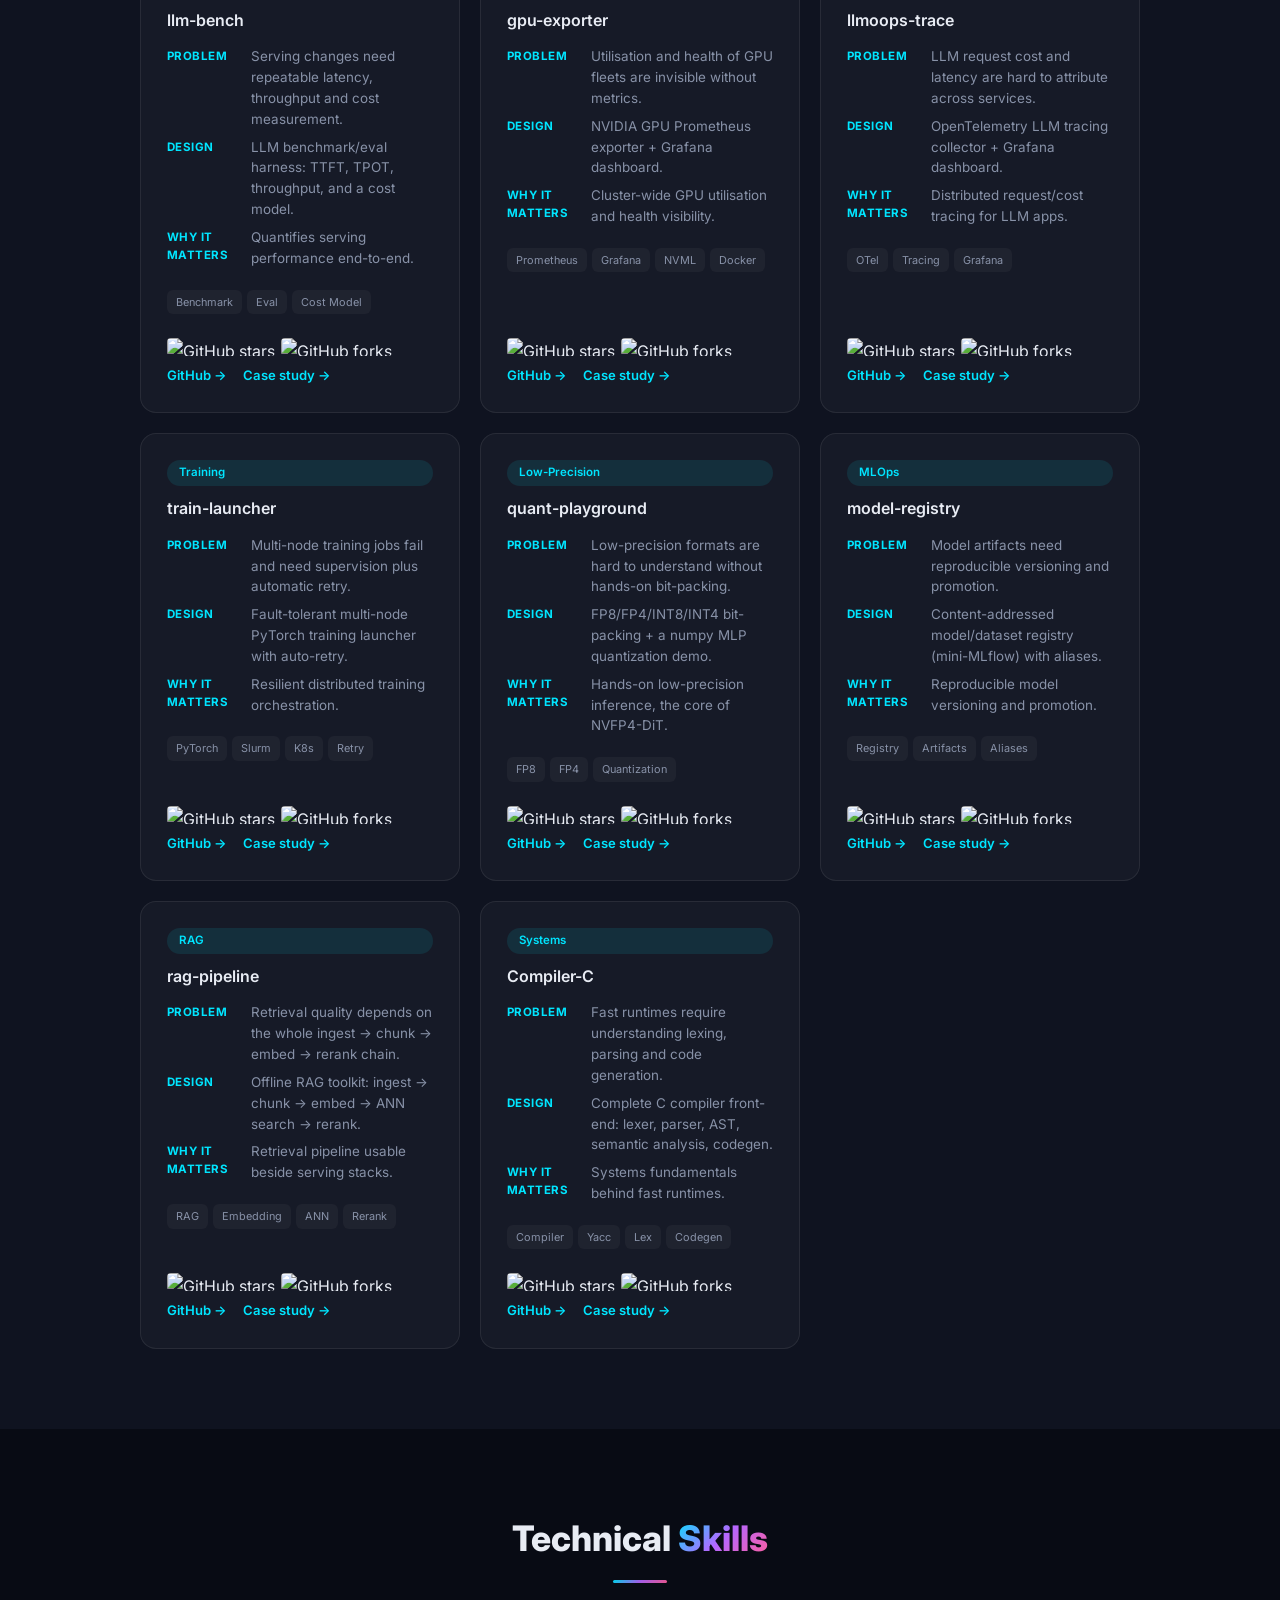
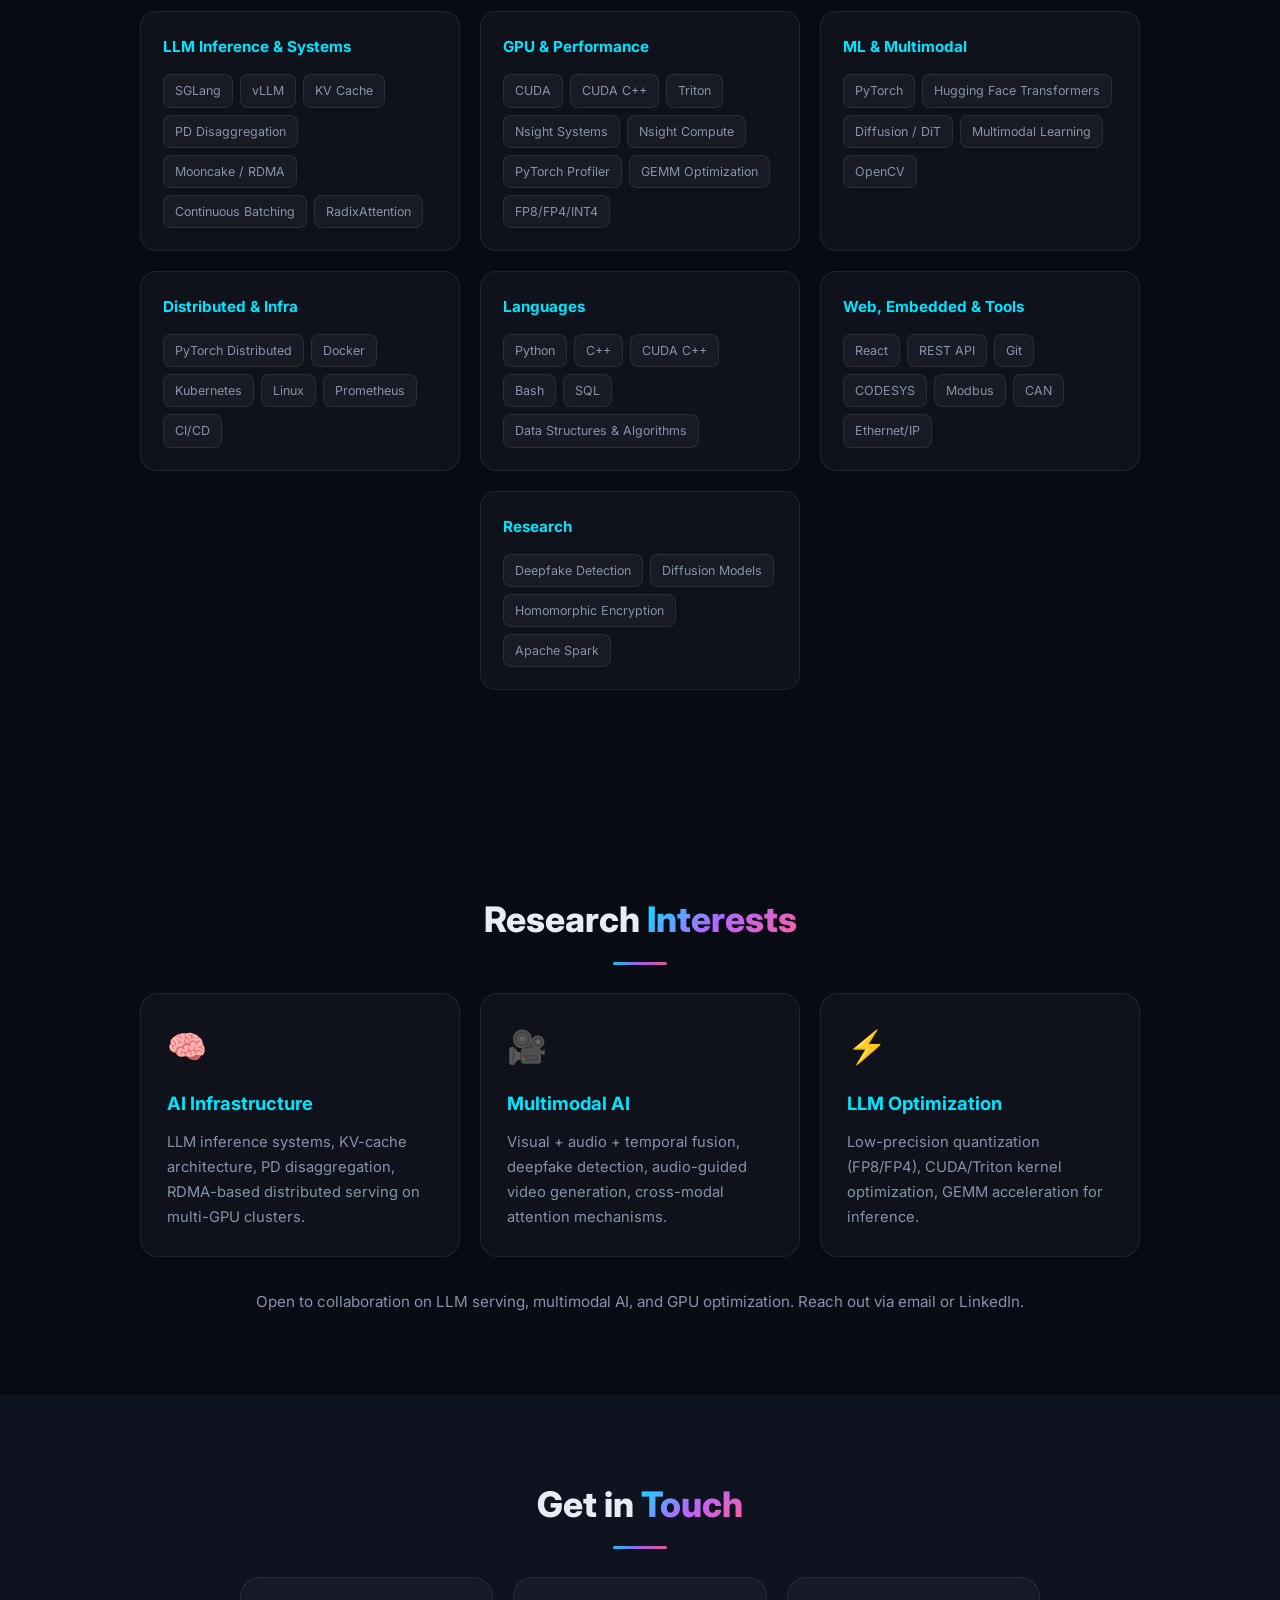
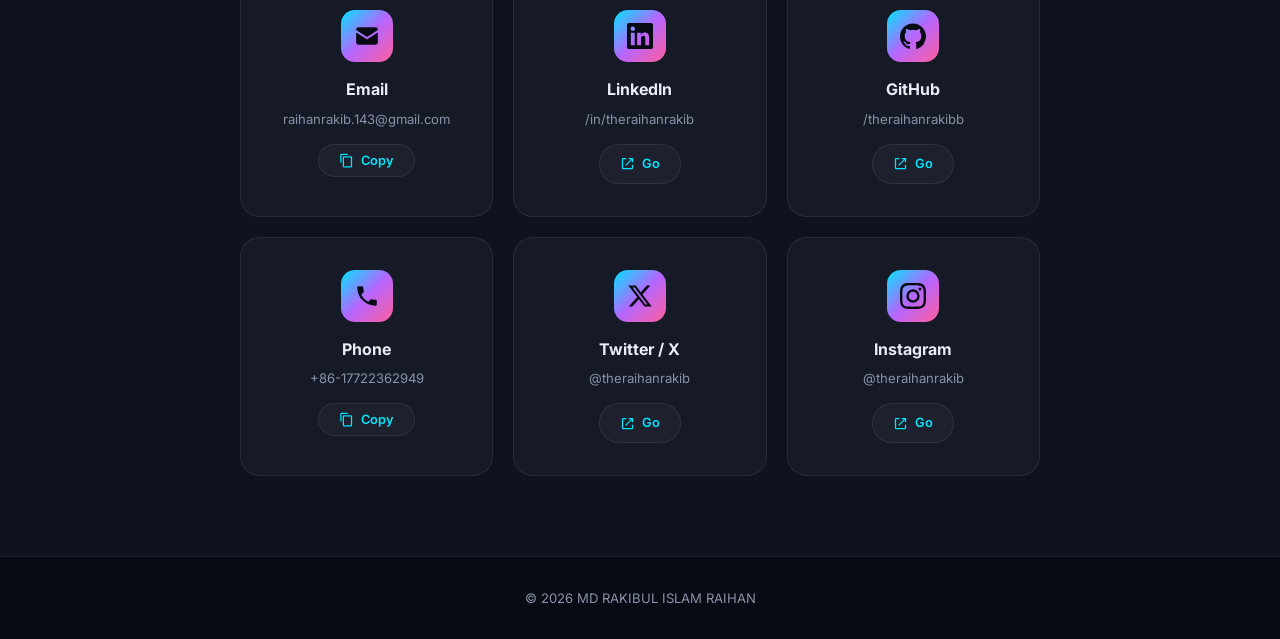
==== commit 8088644f: "Education cards: brand every text line + the logo box with NWPU blue, add pulsing glow animation" ====
--- a/index.html
+++ b/index.html
@@ -193,19 +193,20 @@
 .skill-tag:hover{border-color:var(--accent);color:var(--accent);transform:translateY(-2px)}
 .edu-grid{display:grid;grid-template-columns:repeat(auto-fit,minmax(300px,1fr));gap:20px;margin-bottom:28px}
 .edu-card{background:var(--card);border:1px solid var(--border);border-radius:16px;padding:24px;text-align:center}
-.edu-card h4{font-size:.98rem;margin-bottom:4px}
+.edu-card h4{font-size:.98rem;margin-bottom:4px;color:var(--nwpu)}
 .edu-card p{color:var(--muted);font-size:.88rem}
 .edu-date{color:var(--accent);font-size:.82rem}
 .edu-link{display:inline-block;margin-top:10px;font-size:.82rem;font-weight:600;color:var(--accent)}
-.edu-logo{display:block;width:100%;max-width:240px;margin:0 auto 14px;transition:transform .45s ease}
-.edu-card:hover .edu-logo{transform:scale(1.04)}
+.edu-logo{display:flex;justify-content:center;align-items:center;width:100%;max-width:240px;margin:0 auto 14px;padding:12px;border:1px solid color-mix(in srgb,var(--nwpu) 35%,transparent);border-radius:14px;background:color-mix(in srgb,var(--nwpu) 7%,transparent);transition:transform .45s ease,border-color .4s,box-shadow .4s;animation:nwpuGlow 3.6s ease-in-out infinite}
+.edu-card:hover .edu-logo{transform:scale(1.04);border-color:color-mix(in srgb,var(--nwpu) 60%,transparent)}
+@keyframes nwpuGlow{0%,100%{box-shadow:0 0 0 rgba(0,0,0,0)}50%{box-shadow:0 0 22px color-mix(in srgb,var(--nwpu) 30%,transparent)}}
 .edu-logo .wm{width:100%;height:auto;display:block}
 .edu-logo .wm-for-light{display:none}
 body.light .edu-logo .wm-for-dark{display:none}
 body.light .edu-logo .wm-for-light{display:block}
 .edu-card .edu-school{color:var(--nwpu);font-size:.95rem;font-weight:500;margin-bottom:2px;line-height:1.35}
 .edu-card .edu-univ{font-size:.88rem;font-weight:600;color:var(--text);margin-bottom:4px;line-height:1.45}
-.edu-univ a{color:var(--accent);text-decoration:none}
+.edu-univ a{color:var(--nwpu);text-decoration:none}
 .edu-univ a:hover{opacity:.85}
 .edu-univ a::after{content:'\2197';font-size:.75em;margin-left:3px;opacity:.8}
 .edu-tag{display:inline-block;margin-left:6px;padding:2px 8px;border-radius:50px;font-size:.68rem;font-weight:600;letter-spacing:.01em;color:var(--accent);background:rgba(0,229,255,.1);border:1px solid rgba(0,229,255,.25);vertical-align:middle}
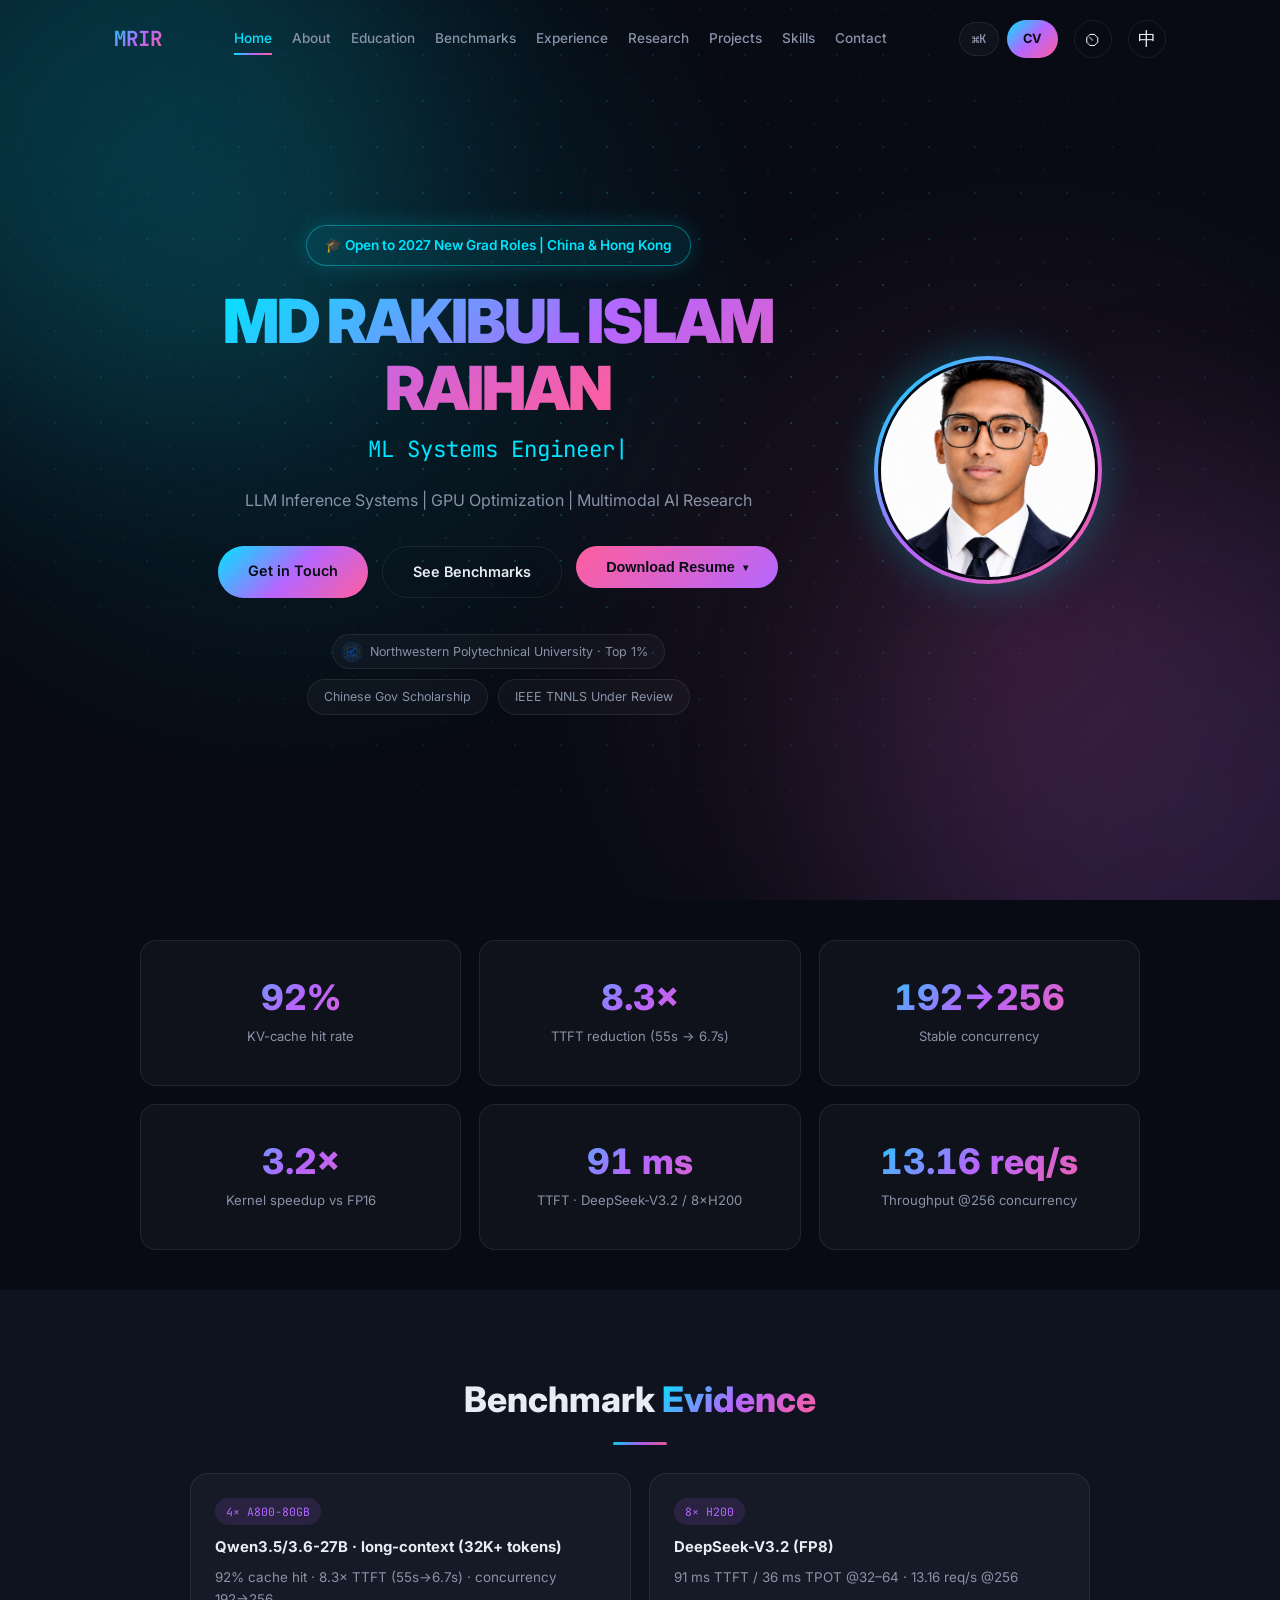
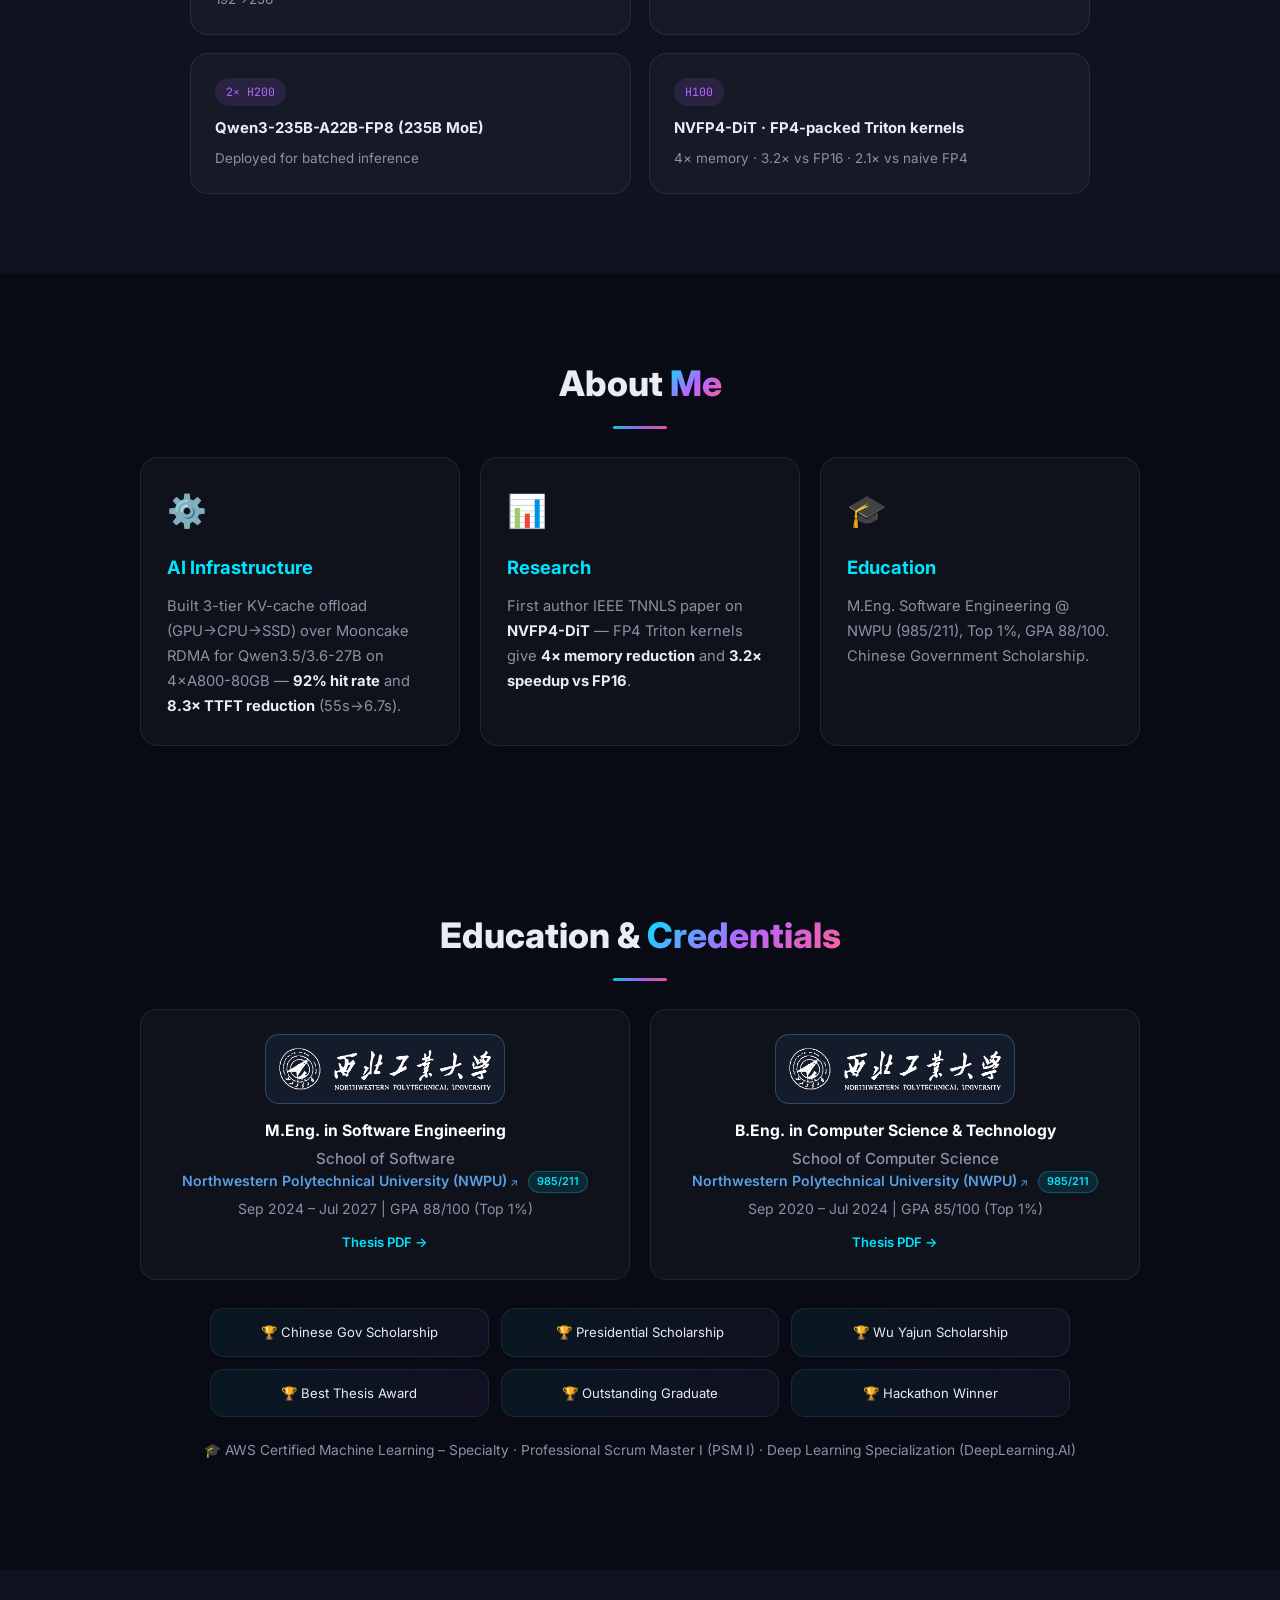
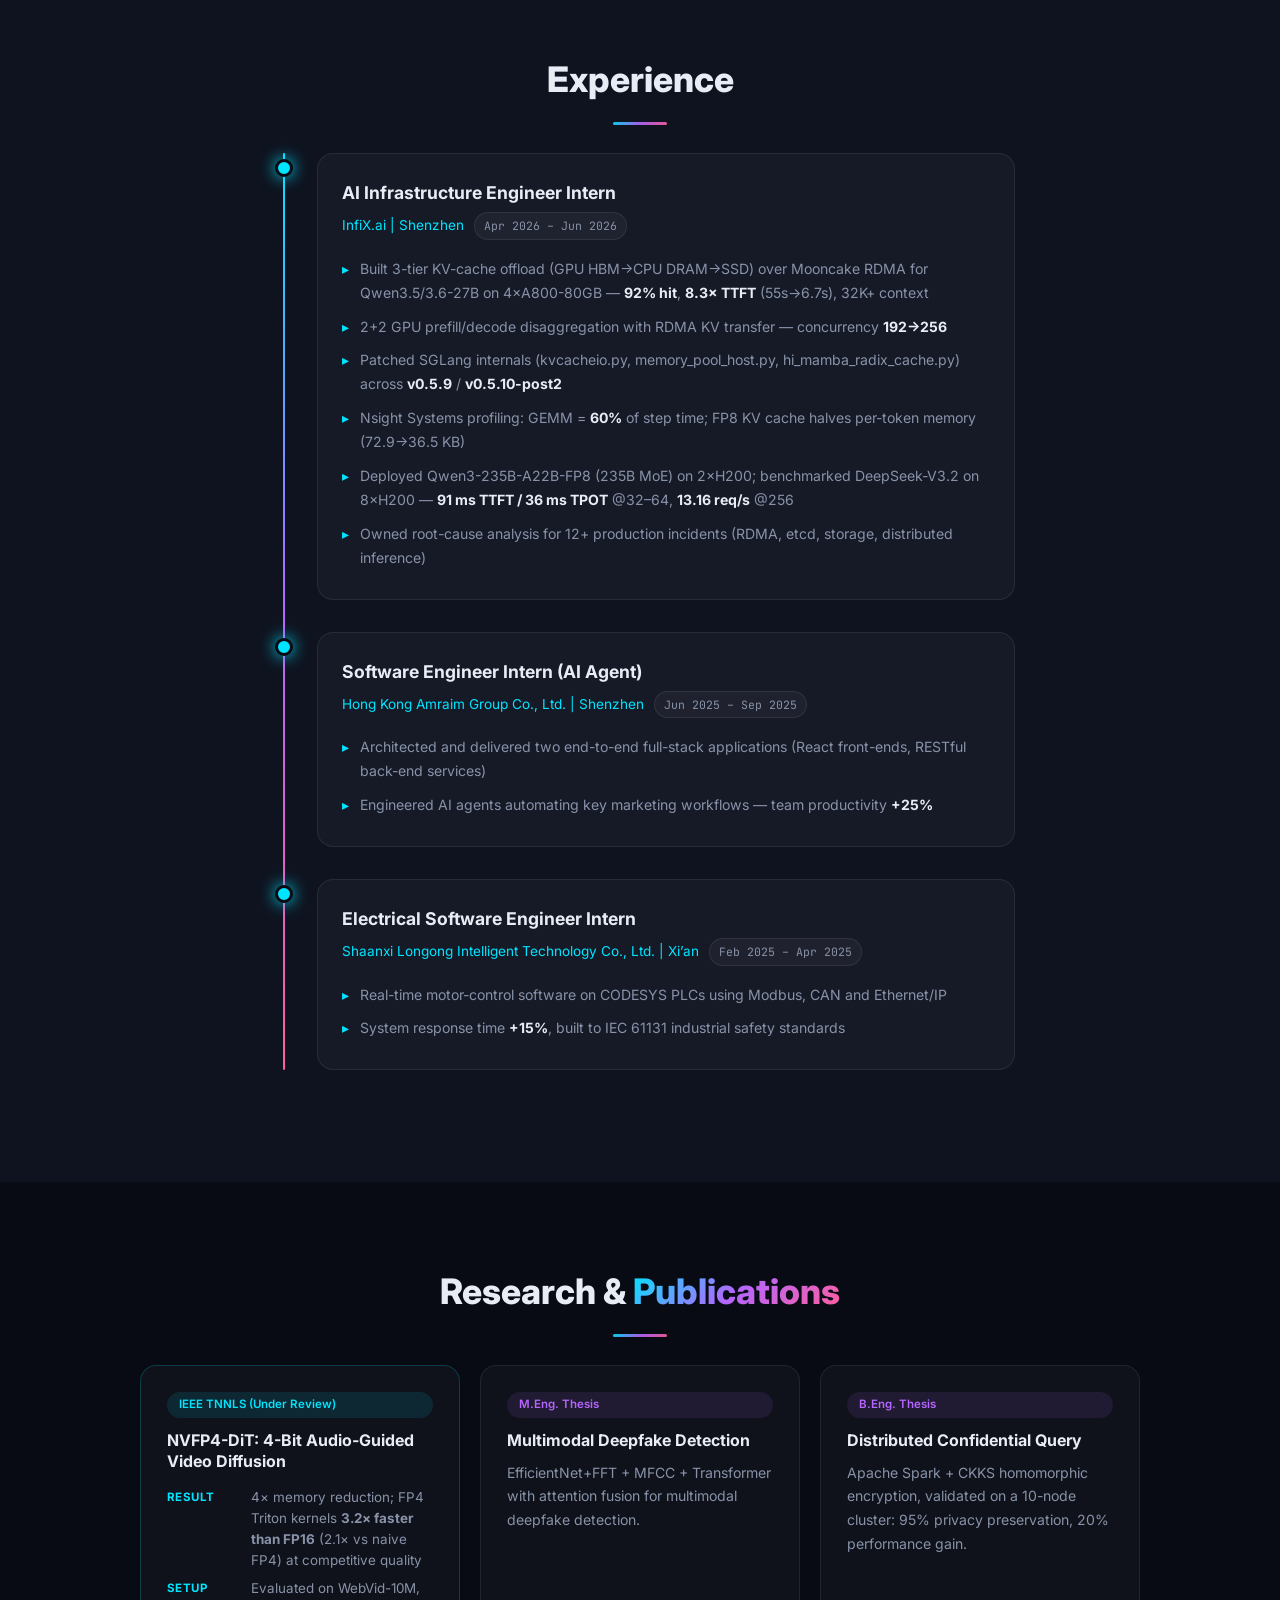
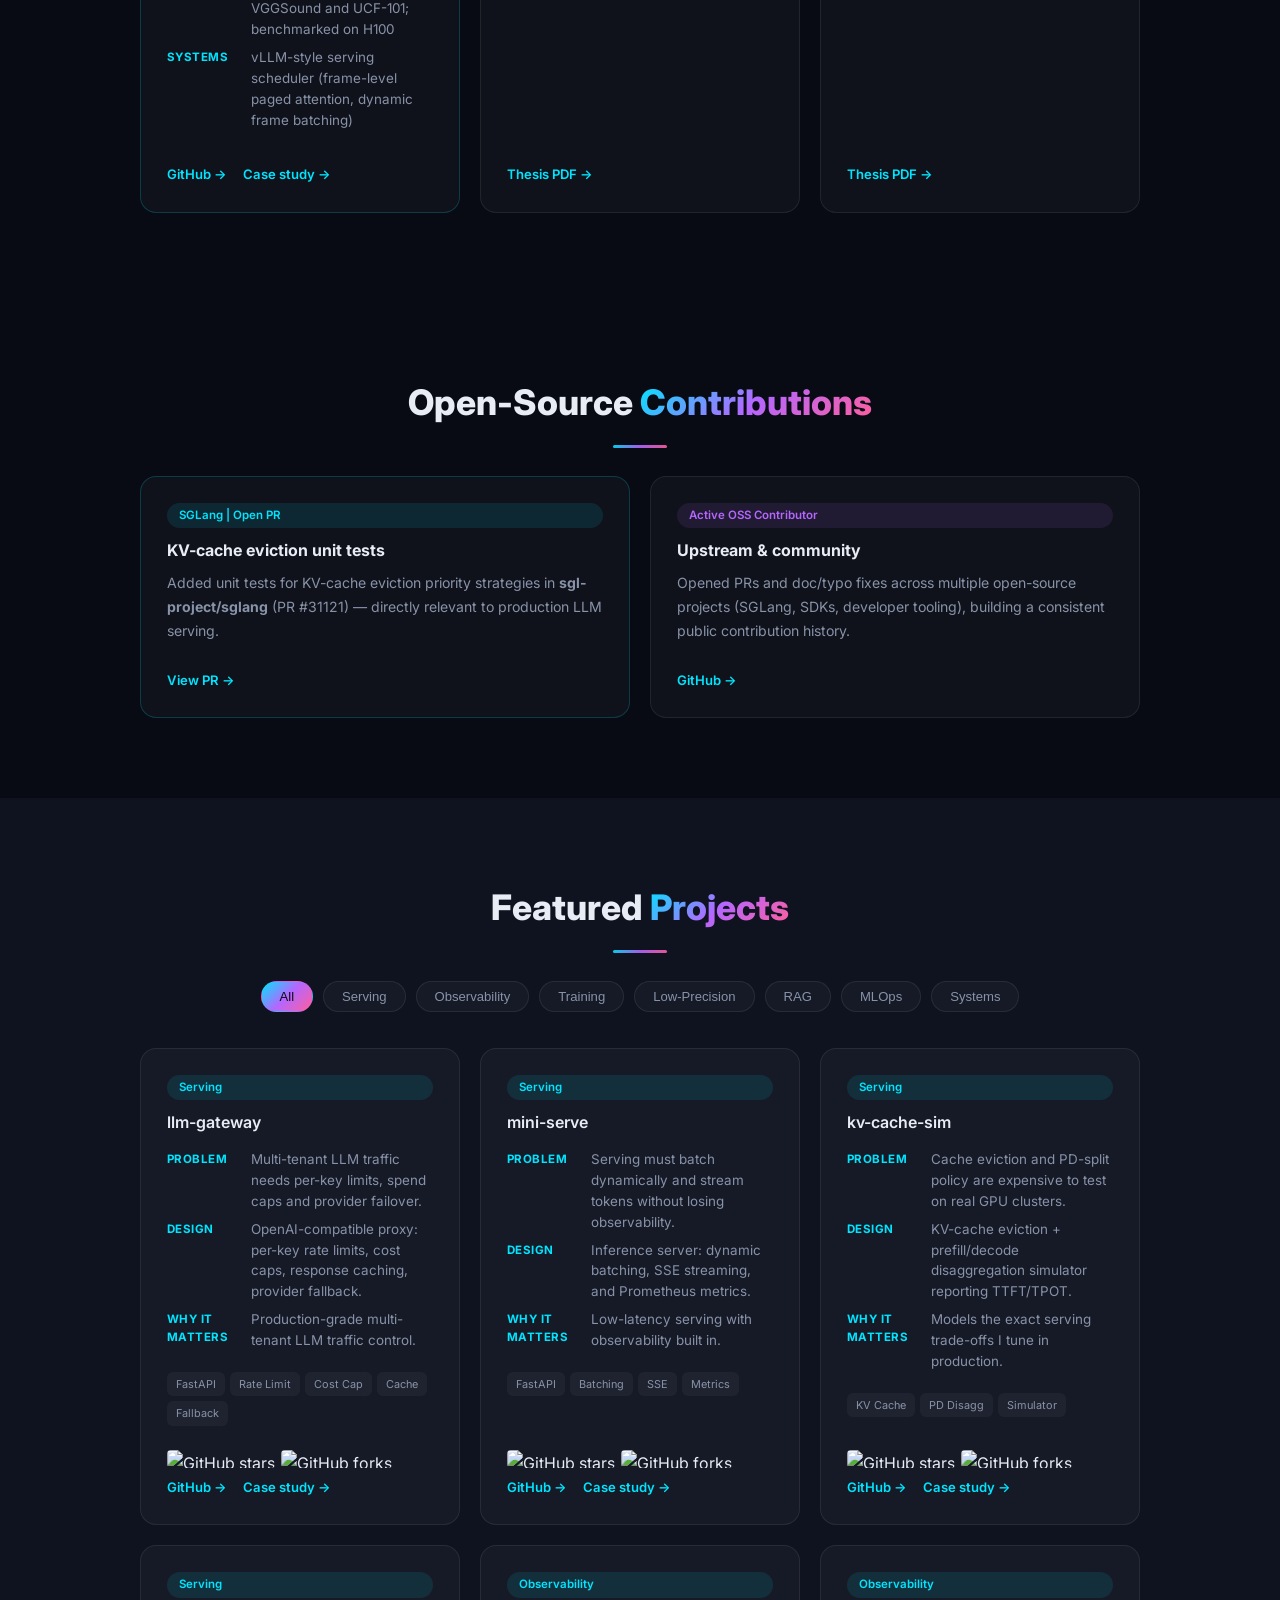
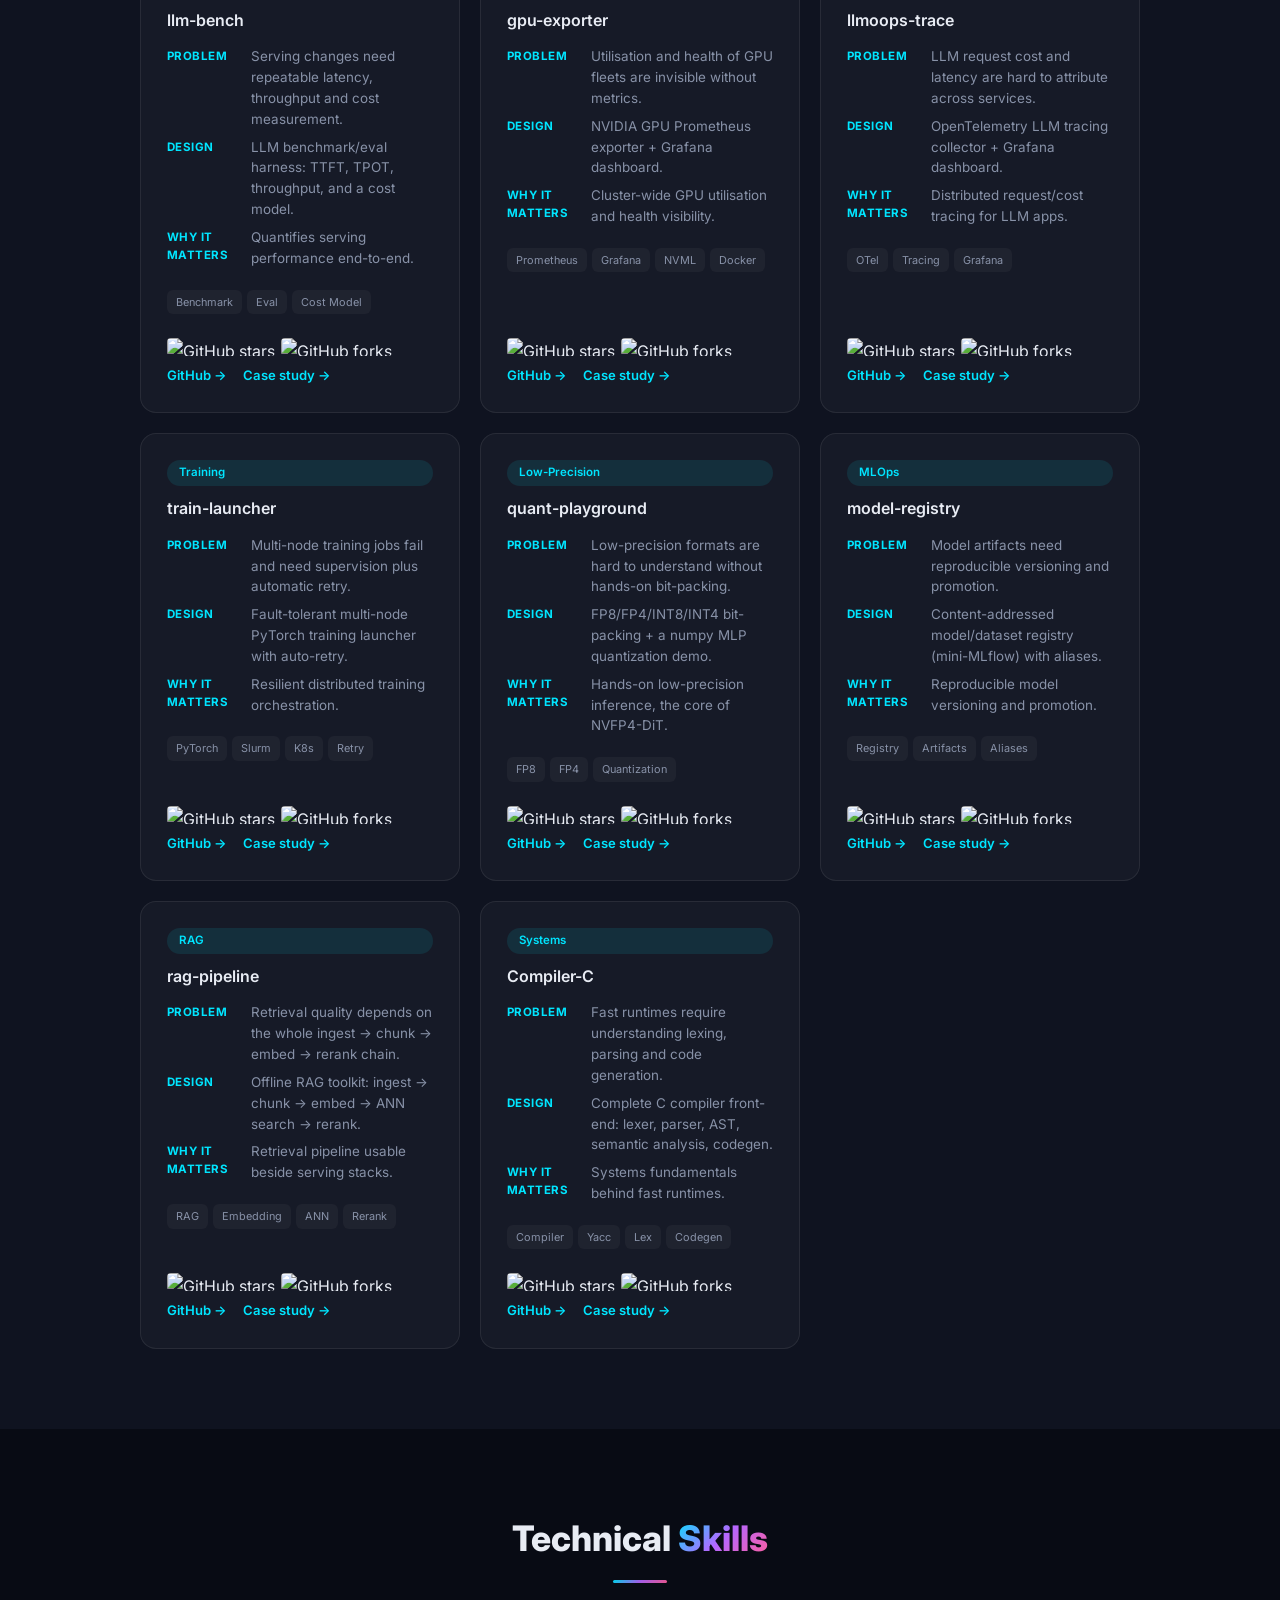
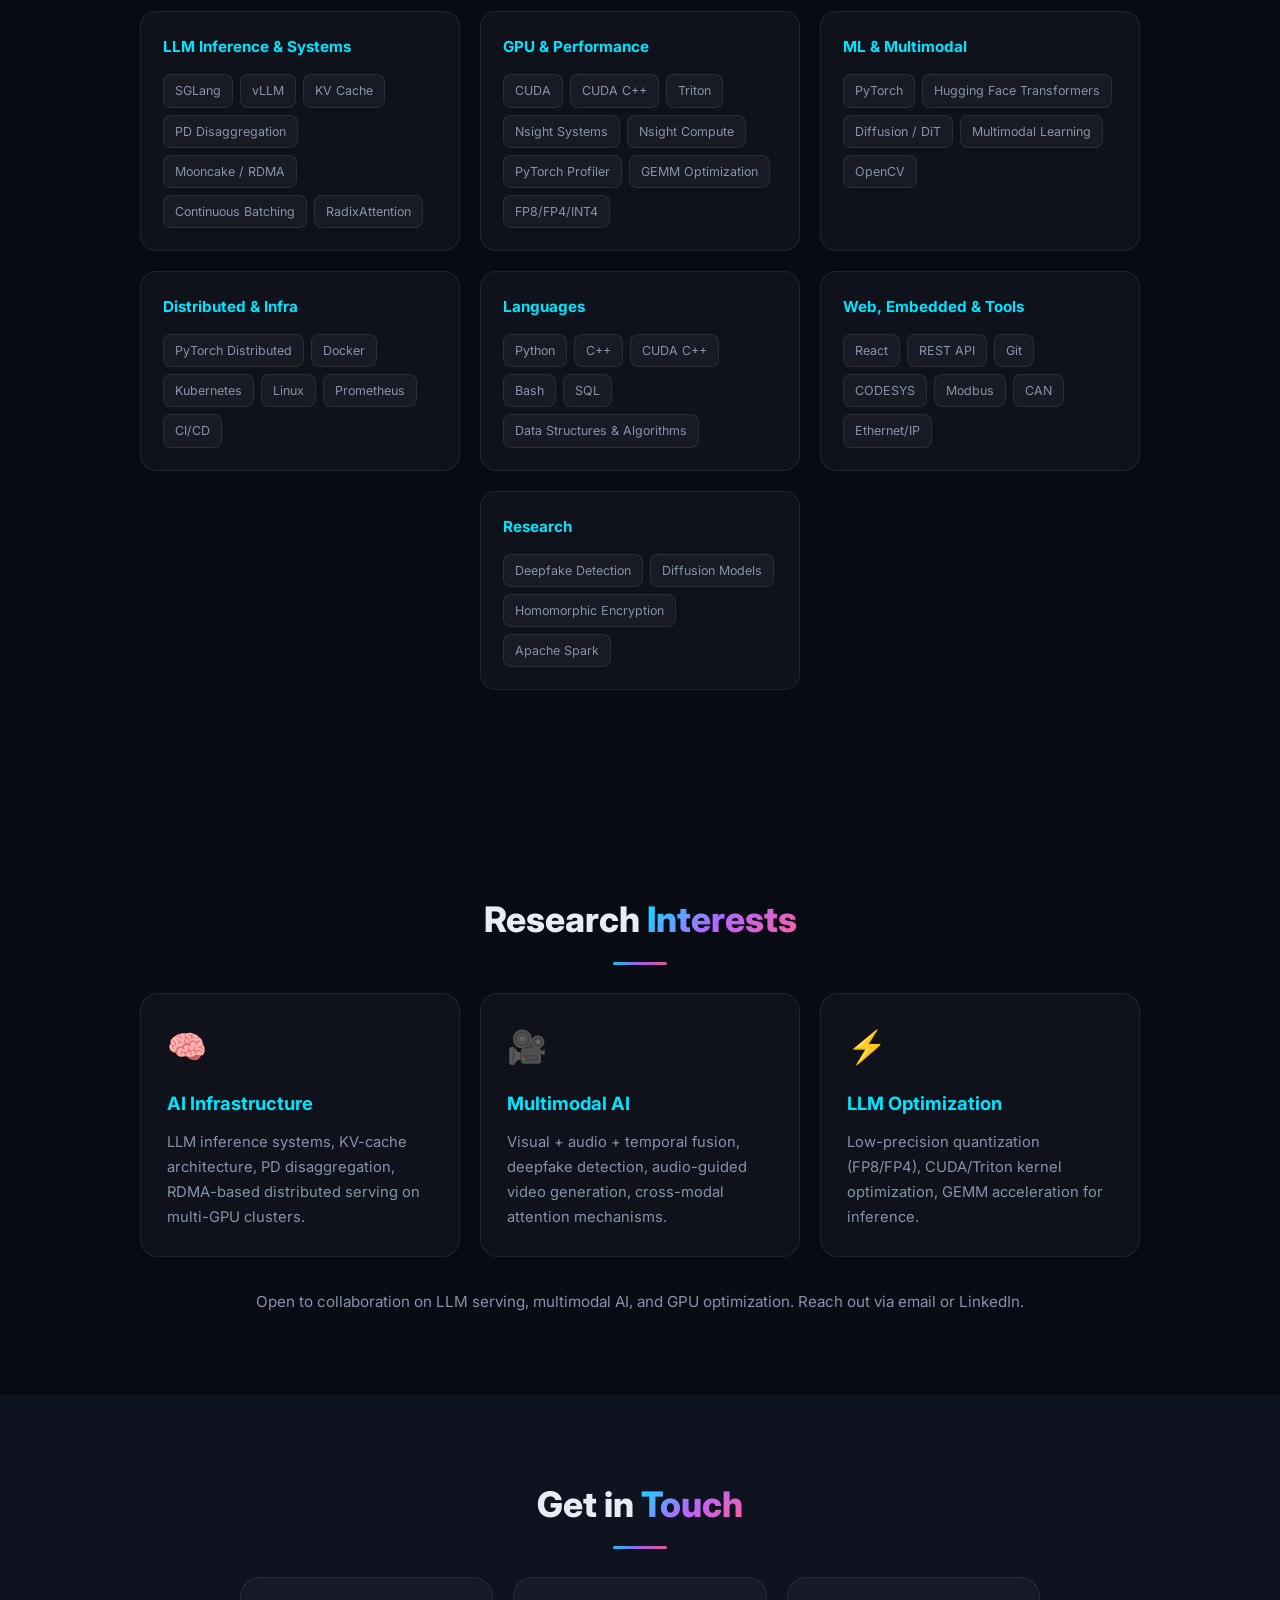
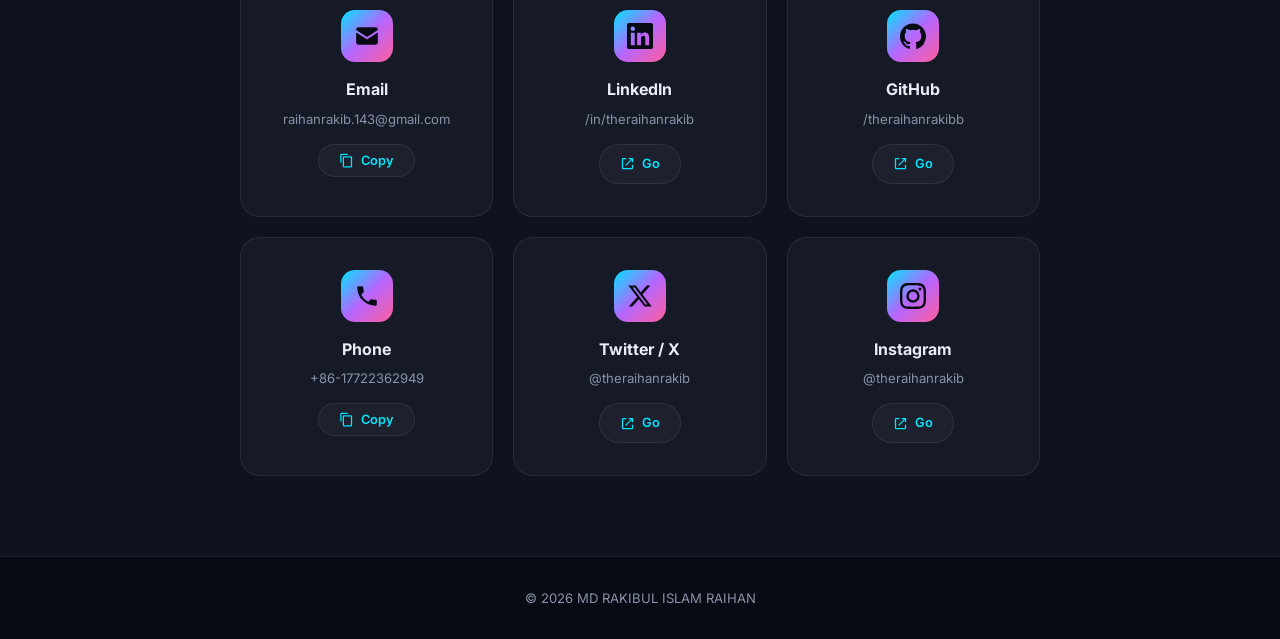
==== commit 86fc63e5: "Education cards: degree=white, school=grey, university name=NWPU official blue (#0154A3), logo box m" ====
--- a/index.html
+++ b/index.html
@@ -19,7 +19,7 @@
 <link href="https://fonts.googleapis.com/css2?family=Inter:wght@300;400;500;600;700;800;900&family=JetBrains+Mono:wght@400;500;600&display=swap" rel="stylesheet">
 <style>
 *{margin:0;padding:0;box-sizing:border-box}
-:root{--bg:#080b14;--bg2:#0f1320;--card:rgba(255,255,255,.03);--card-hover:rgba(255,255,255,.06);--border:rgba(255,255,255,.08);--text:#e8ecf4;--muted:#8892a8;--accent:#00e5ff;--accent2:#b566ff;--accent3:#ff5e9c;--grad:linear-gradient(135deg,#00e5ff,#b566ff,#ff5e9c);--nwpu:#5aa0e6}
+:root{--bg:#080b14;--bg2:#0f1320;--card:rgba(255,255,255,.03);--card-hover:rgba(255,255,255,.06);--border:rgba(255,255,255,.08);--text:#e8ecf4;--muted:#8892a8;--accent:#00e5ff;--accent2:#b566ff;--accent3:#ff5e9c;--grad:linear-gradient(135deg,#00e5ff,#b566ff,#ff5e9c);--nwpu:#5aa0e6;--degree:#fff}
 html{scroll-behavior:smooth}
 body{font-family:'Inter',sans-serif;background:var(--bg);color:var(--text);line-height:1.7;overflow-x:hidden}
 a{color:inherit;text-decoration:none}
@@ -193,7 +193,7 @@
 .skill-tag:hover{border-color:var(--accent);color:var(--accent);transform:translateY(-2px)}
 .edu-grid{display:grid;grid-template-columns:repeat(auto-fit,minmax(300px,1fr));gap:20px;margin-bottom:28px}
 .edu-card{background:var(--card);border:1px solid var(--border);border-radius:16px;padding:24px;text-align:center}
-.edu-card h4{font-size:.98rem;margin-bottom:4px;color:var(--nwpu)}
+.edu-card h4{font-size:.98rem;margin-bottom:4px;color:var(--degree)}
 .edu-card p{color:var(--muted);font-size:.88rem}
 .edu-date{color:var(--accent);font-size:.82rem}
 .edu-link{display:inline-block;margin-top:10px;font-size:.82rem;font-weight:600;color:var(--accent)}
@@ -204,7 +204,7 @@
 .edu-logo .wm-for-light{display:none}
 body.light .edu-logo .wm-for-dark{display:none}
 body.light .edu-logo .wm-for-light{display:block}
-.edu-card .edu-school{color:var(--nwpu);font-size:.95rem;font-weight:500;margin-bottom:2px;line-height:1.35}
+.edu-card .edu-school{color:var(--muted);font-size:.95rem;font-weight:500;margin-bottom:2px;line-height:1.35}
 .edu-card .edu-univ{font-size:.88rem;font-weight:600;color:var(--text);margin-bottom:4px;line-height:1.45}
 .edu-univ a{color:var(--nwpu);text-decoration:none}
 .edu-univ a:hover{opacity:.85}
@@ -288,7 +288,7 @@
 .toggle-btn{background:none;border:1px solid var(--border);color:var(--text);font-size:1.1rem;cursor:pointer;width:38px;height:38px;border-radius:50%;display:flex;align-items:center;justify-content:center;transition:all .3s;margin-left:8px;font-family:'Inter',sans-serif}
 .toggle-btn:hover{border-color:var(--accent);color:var(--accent)}
 
-body.light{--bg:#f5f7fa;--bg2:#ffffff;--card:rgba(0,0,0,.02);--card-hover:rgba(0,0,0,.04);--border:rgba(0,0,0,.08);--text:#1a1a2e;--muted:#5a6378;--nwpu:#0b3d91}
+body.light{--bg:#f5f7fa;--bg2:#ffffff;--card:rgba(0,0,0,.02);--card-hover:rgba(0,0,0,.04);--border:rgba(0,0,0,.08);--text:#1a1a2e;--muted:#5a6378;--nwpu:#0154A3;--degree:#1a1a2e}
 body.light .bg-animation::before{opacity:.08}
 body.light .bg-animation::after{opacity:.08}
 body.light .btn-primary{color:#fff}
